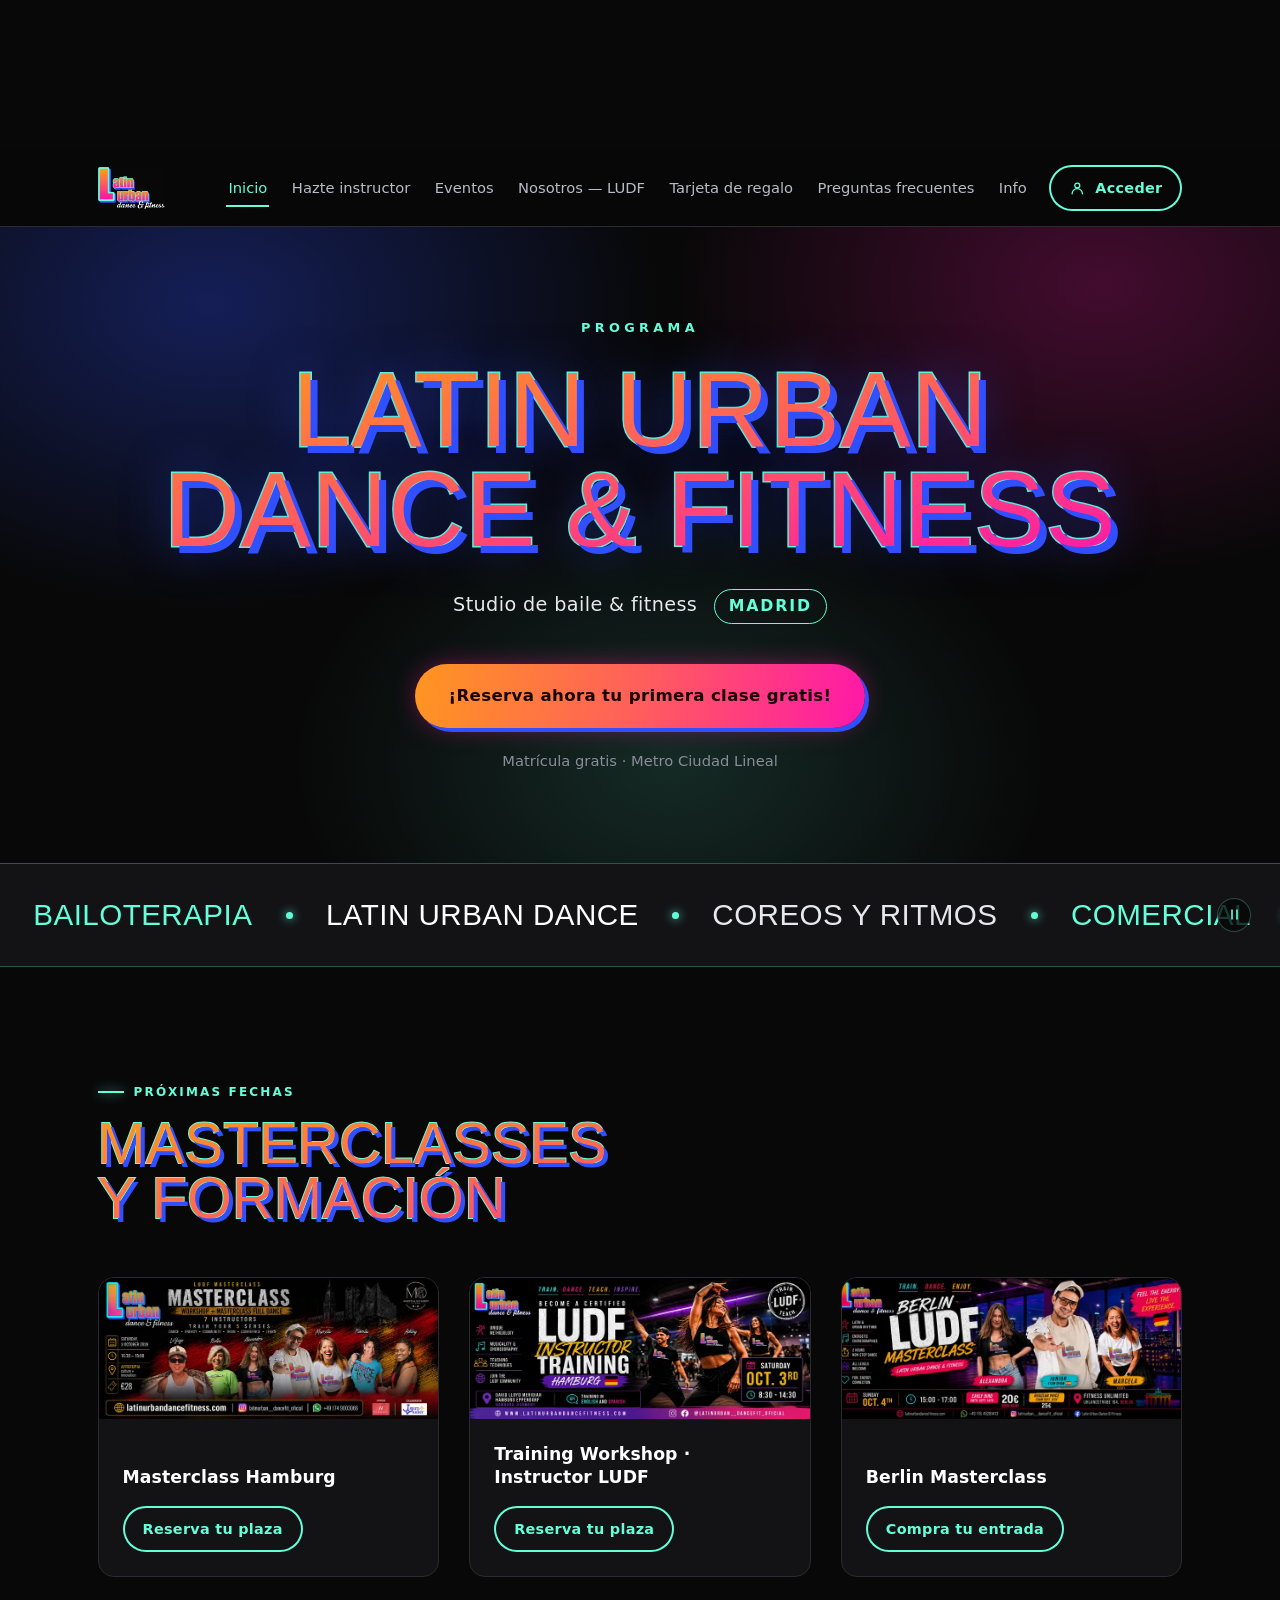
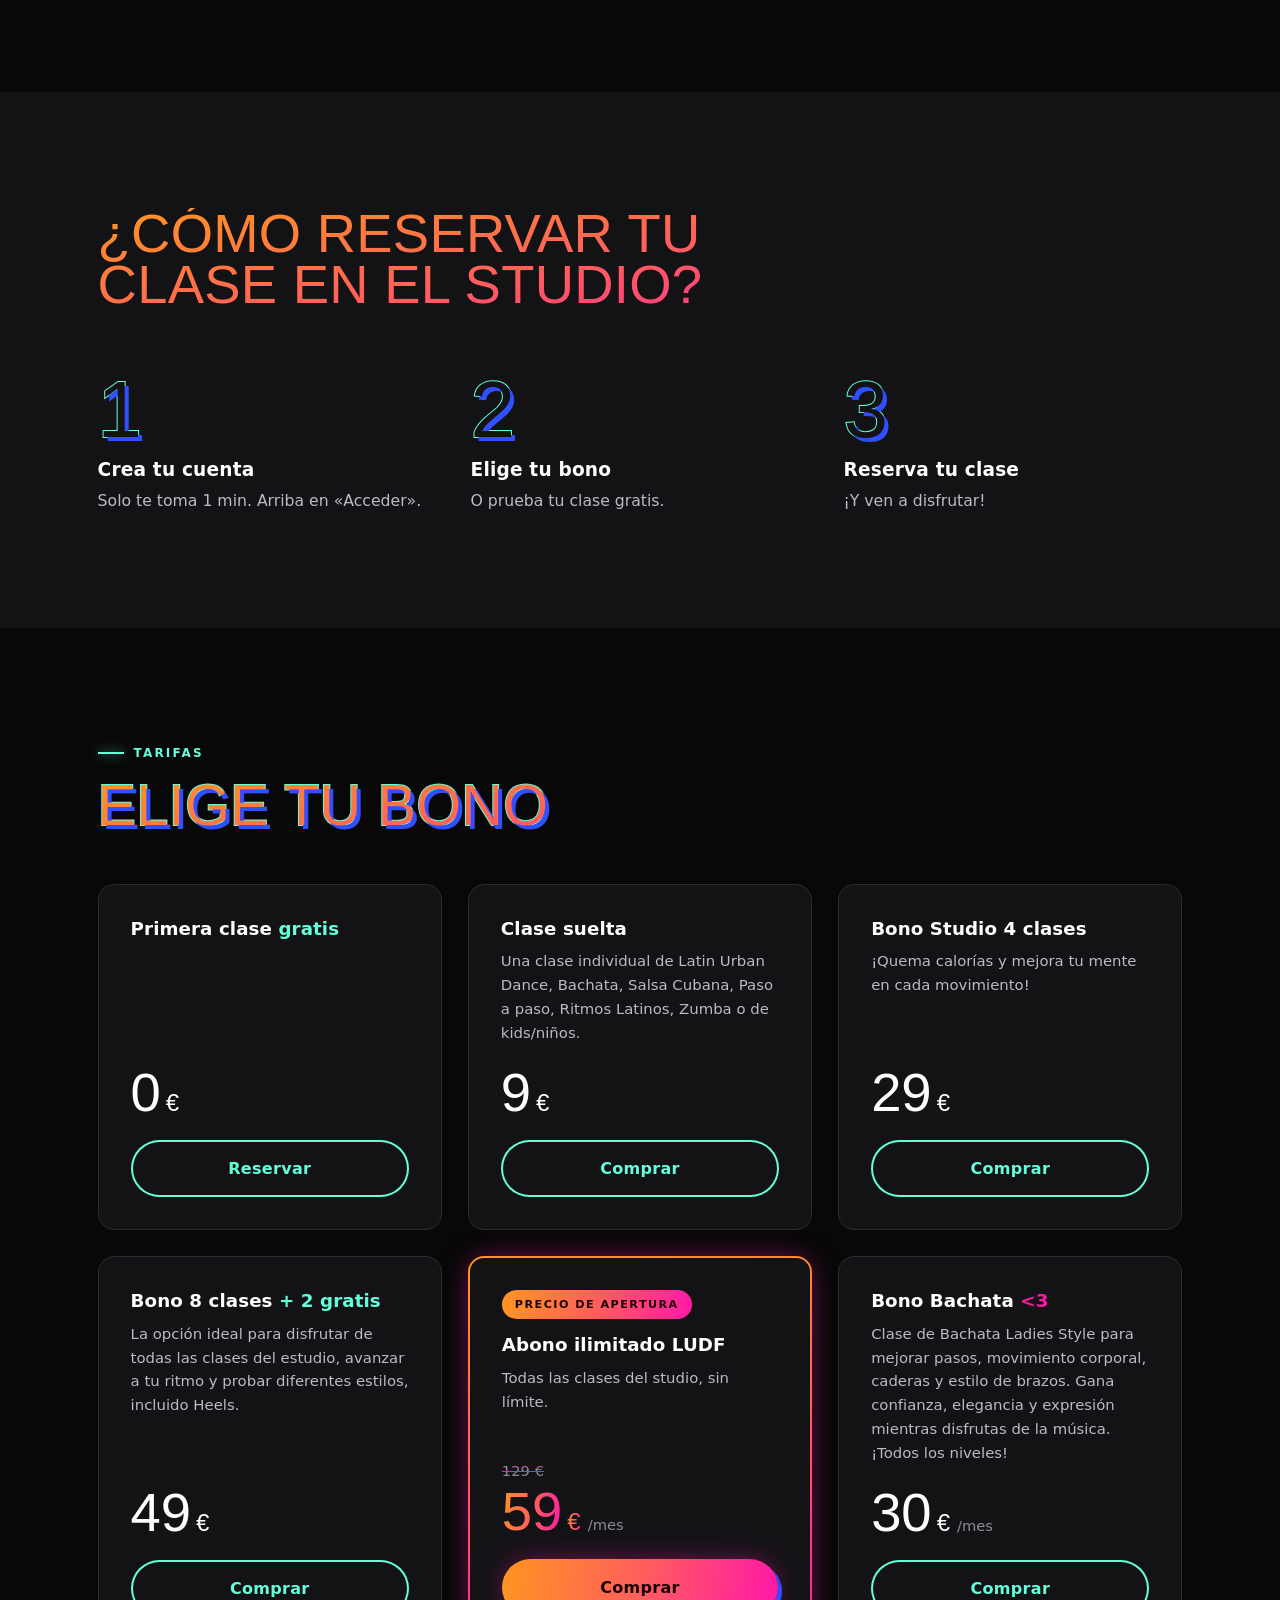
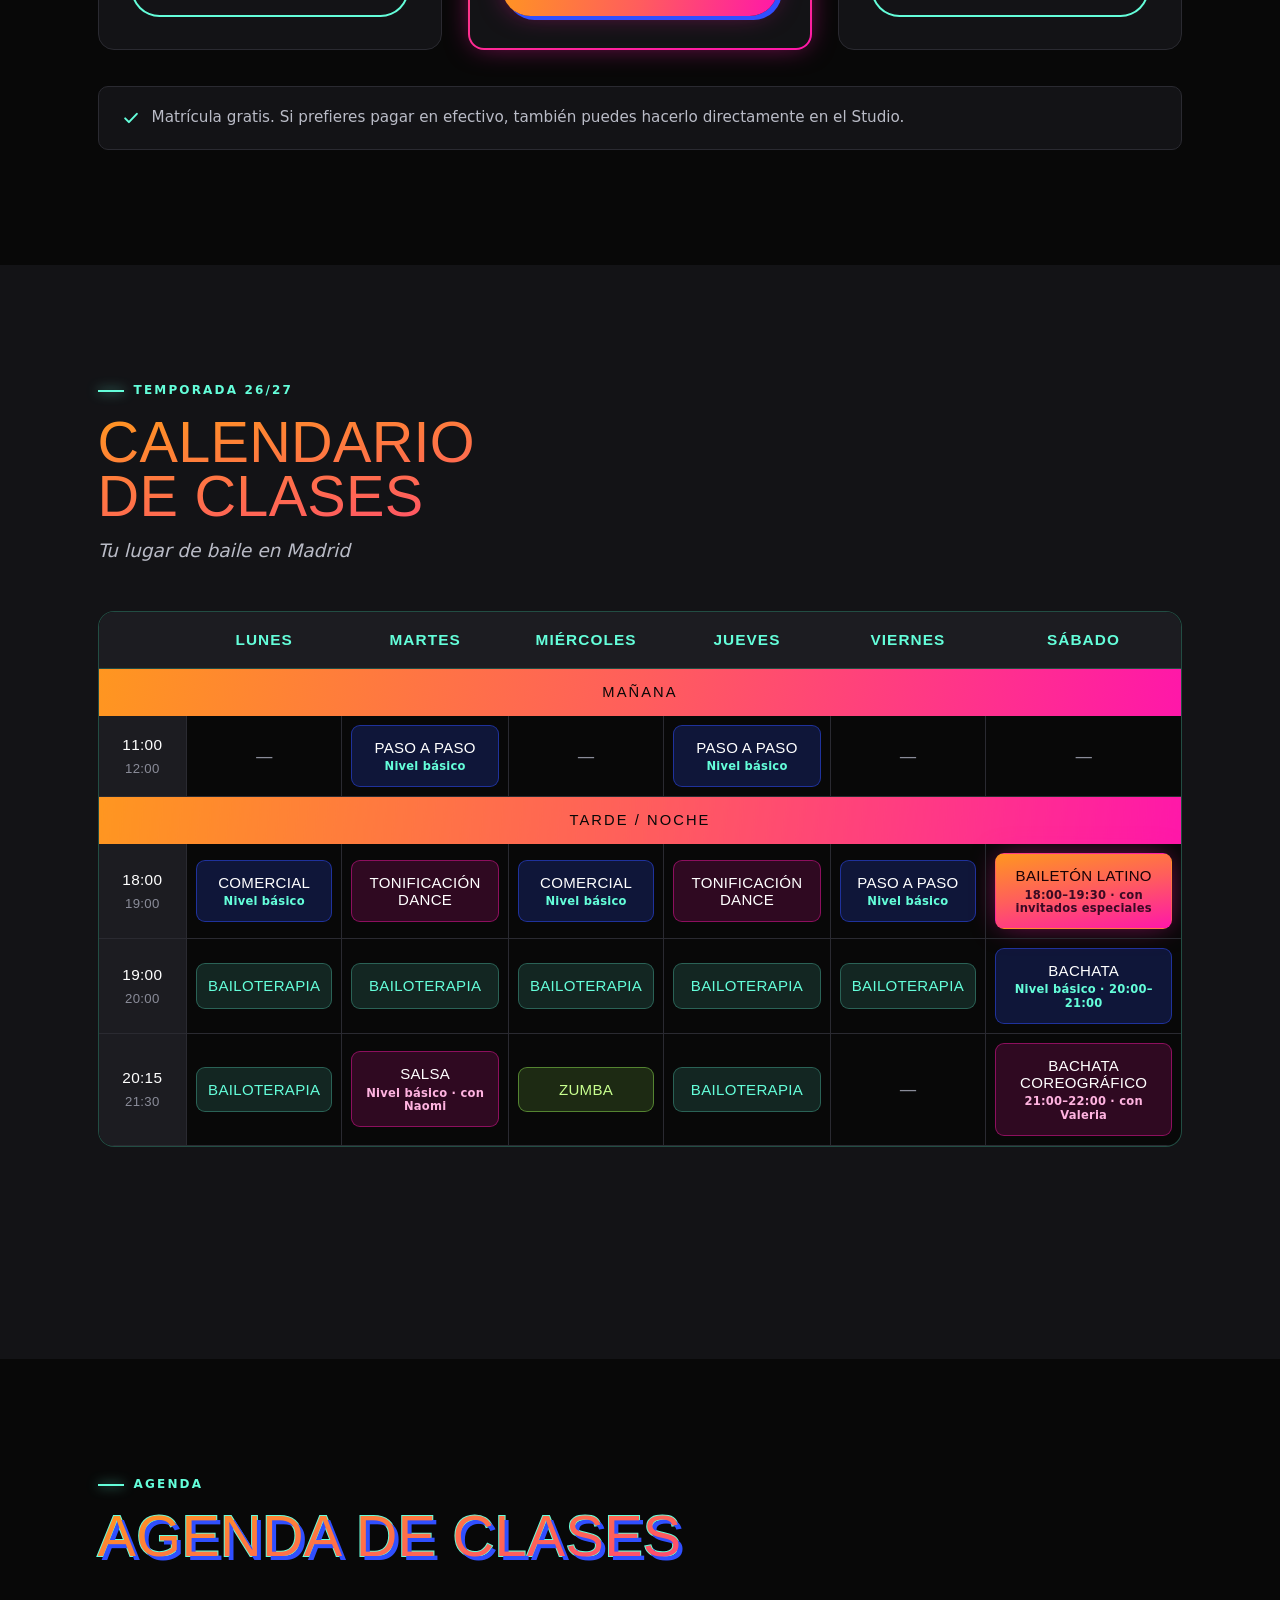
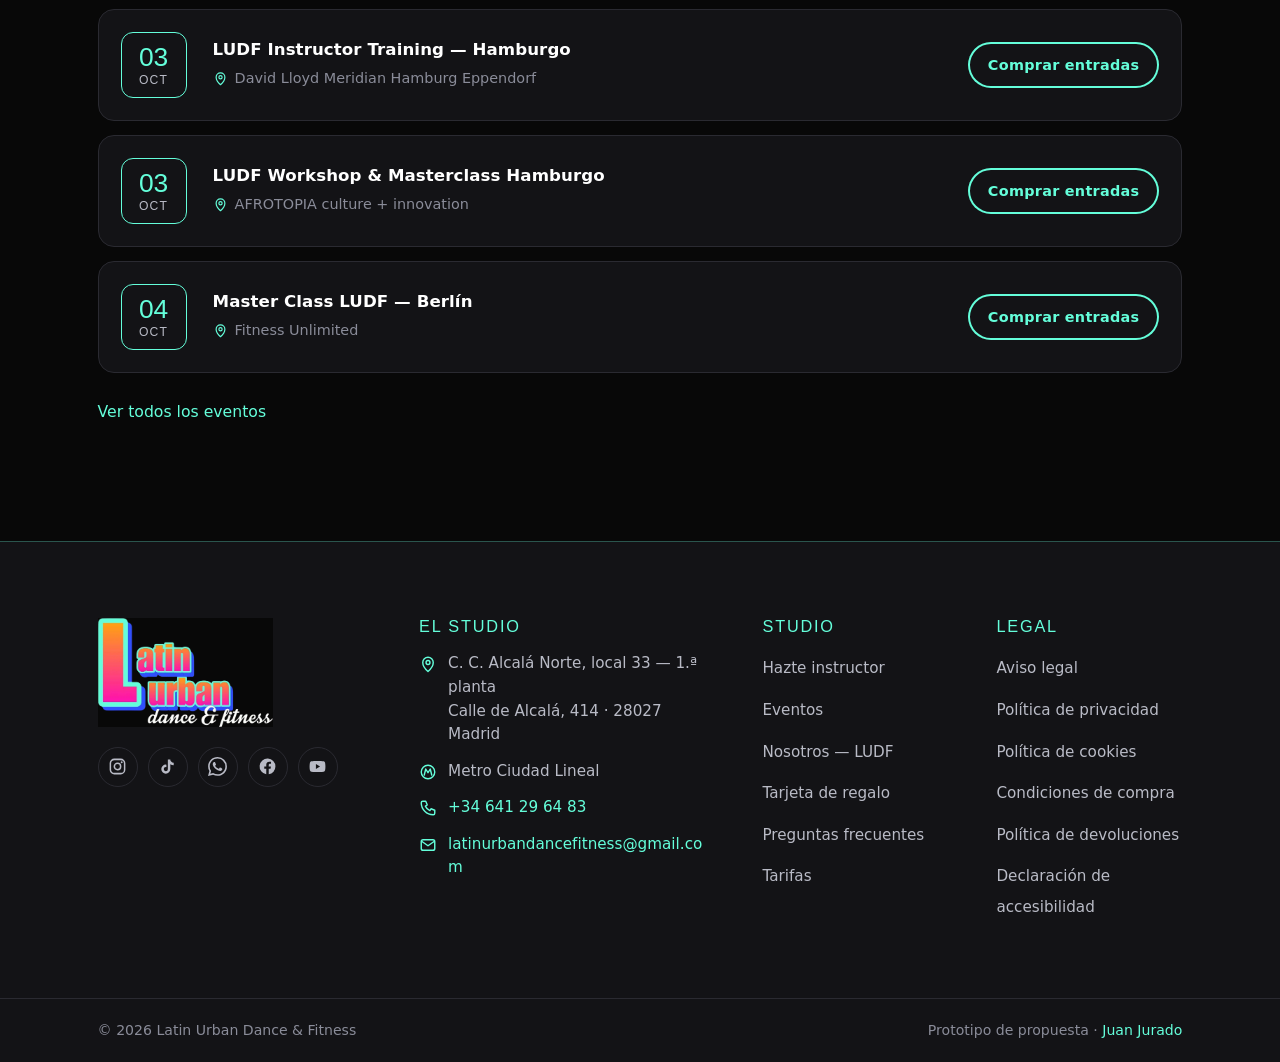
==== index.html @ bc153a67 "feat: prototipo de homepage — dirección "Neón" Remaquetación 1:1 de la home de latinurbandancefitnes" ====
<!DOCTYPE html>
<html lang="es">
<head>
<meta charset="UTF-8">
<script>document.documentElement.classList.add('js')</script>
<meta name="viewport" content="width=device-width, initial-scale=1">
<title>Clases de baile y fitness en Ciudad Lineal | Latin Urban Dance &amp; Fitness</title>
<meta name="description" content="Studio de baile latino y urbano en Ciudad Lineal, Madrid. Bailoterapia, bachata, salsa, zumba y más. Primera clase gratis y matrícula gratis. Metro Ciudad Lineal.">
<meta name="robots" content="noindex, nofollow">
<meta name="theme-color" content="#080808">
<meta property="og:type" content="website">
<meta property="og:locale" content="es_ES">
<meta property="og:title" content="Clases de baile y fitness en Ciudad Lineal | Latin Urban Dance &amp; Fitness">
<meta property="og:description" content="Studio de baile latino y urbano en Ciudad Lineal, Madrid. Primera clase gratis.">
<link rel="preload" href="assets/fonts/anton.woff2" as="font" type="font/woff2" crossorigin>
<link rel="preload" href="assets/fonts/outfit.woff2" as="font" type="font/woff2" crossorigin>
<link rel="preload" href="assets/img/logo.webp" as="image" type="image/webp">
<link rel="stylesheet" href="assets/css/global.css">
<link rel="stylesheet" href="assets/css/home.css">
<link rel="icon" href="data:image/svg+xml,<svg xmlns='http://www.w3.org/2000/svg' viewBox='0 0 32 32'><rect width='32' height='32' rx='7' fill='%23080808'/><text x='16' y='23' font-family='Impact,sans-serif' font-size='19' fill='%2364FEDA' text-anchor='middle'>L</text></svg>">
</head>
<body>
<a class="salta" href="#principal">Saltar al contenido</a>

<svg hidden aria-hidden="true" focusable="false">
  <symbol id="i-tel" viewBox="0 0 24 24"><path d="M5 3h4l2 5-2.5 1.5a11 11 0 0 0 6 6L16 13l5 2v4a2 2 0 0 1-2 2A16 16 0 0 1 3 5a2 2 0 0 1 2-2Z" fill="none" stroke="currentColor" stroke-width="1.9" stroke-linejoin="round" stroke-linecap="round"/></symbol>
  <symbol id="i-wa" viewBox="0 0 24 24"><path fill="currentColor" d="M17.472 14.382c-.297-.149-1.758-.867-2.03-.967-.273-.099-.471-.148-.67.15-.197.297-.767.966-.94 1.164-.173.199-.347.223-.644.075-.297-.15-1.255-.463-2.39-1.475-.883-.788-1.48-1.761-1.653-2.059-.173-.297-.018-.458.13-.606.134-.133.298-.347.446-.52.149-.174.198-.298.298-.497.099-.198.05-.371-.025-.52-.075-.149-.669-1.612-.916-2.207-.242-.579-.487-.5-.669-.51-.173-.008-.371-.01-.57-.01-.198 0-.52.074-.792.372-.272.297-1.04 1.016-1.04 2.479 0 1.462 1.065 2.875 1.213 3.074.149.198 2.096 3.2 5.077 4.487.709.306 1.262.489 1.694.625.712.227 1.36.195 1.871.118.571-.085 1.758-.719 2.006-1.413.248-.694.248-1.289.173-1.413-.074-.124-.272-.198-.57-.347m-5.421 7.403h-.004a9.87 9.87 0 0 1-5.031-1.378l-.361-.214-3.741.982.998-3.648-.235-.374a9.86 9.86 0 0 1-1.51-5.26c.001-5.45 4.436-9.884 9.888-9.884 2.64 0 5.122 1.03 6.988 2.898a9.825 9.825 0 0 1 2.893 6.994c-.003 5.45-4.437 9.884-9.885 9.884m8.413-18.297A11.815 11.815 0 0 0 12.05 0C5.495 0 .16 5.335.157 11.892c0 2.096.547 4.142 1.588 5.945L.057 24l6.305-1.654a11.882 11.882 0 0 0 5.683 1.448h.005c6.554 0 11.89-5.335 11.893-11.893a11.821 11.821 0 0 0-3.48-8.413Z"/></symbol>
  <symbol id="i-ig" viewBox="0 0 24 24"><rect x="3" y="3" width="18" height="18" rx="5" fill="none" stroke="currentColor" stroke-width="1.9"/><circle cx="12" cy="12" r="4" fill="none" stroke="currentColor" stroke-width="1.9"/><circle cx="17.3" cy="6.7" r="1.25" fill="currentColor"/></symbol>
  <symbol id="i-tk" viewBox="0 0 24 24"><path fill="currentColor" d="M16.6 5.82A4.28 4.28 0 0 1 15.54 3h-3.09v12.4a2.59 2.59 0 0 1-2.59 2.5 2.59 2.59 0 0 1 0-5.18c.27 0 .52.04.76.12v-3.2a5.8 5.8 0 0 0-.76-.05A5.72 5.72 0 0 0 4.15 15.3 5.72 5.72 0 0 0 9.86 21a5.72 5.72 0 0 0 5.71-5.71V9.01a7.35 7.35 0 0 0 4.28 1.38V7.3a4.28 4.28 0 0 1-3.25-1.48Z"/></symbol>
  <symbol id="i-fb" viewBox="0 0 24 24"><path fill="currentColor" d="M22 12a10 10 0 1 0-11.56 9.88v-6.99H7.9V12h2.54V9.8c0-2.5 1.49-3.89 3.77-3.89 1.1 0 2.24.2 2.24.2v2.46h-1.26c-1.24 0-1.63.77-1.63 1.56V12h2.78l-.45 2.89h-2.33v6.99A10 10 0 0 0 22 12Z"/></symbol>
  <symbol id="i-yt" viewBox="0 0 24 24"><path fill="currentColor" d="M21.58 7.19a2.5 2.5 0 0 0-1.77-1.77C18.25 5 12 5 12 5s-6.25 0-7.81.42a2.5 2.5 0 0 0-1.77 1.77A26 26 0 0 0 2 12a26 26 0 0 0 .42 4.81 2.5 2.5 0 0 0 1.77 1.77C5.75 19 12 19 12 19s6.25 0 7.81-.42a2.5 2.5 0 0 0 1.77-1.77A26 26 0 0 0 22 12a26 26 0 0 0-.42-4.81ZM10 15.02V8.98L15.2 12Z"/></symbol>
  <symbol id="i-pin" viewBox="0 0 24 24"><path d="M12 22s7-6.2 7-12A7 7 0 0 0 5 10c0 5.8 7 12 7 12Z" fill="none" stroke="currentColor" stroke-width="1.9" stroke-linejoin="round"/><circle cx="12" cy="10" r="2.6" fill="none" stroke="currentColor" stroke-width="1.9"/></symbol>
  <symbol id="i-metro" viewBox="0 0 24 24"><circle cx="12" cy="12" r="9" fill="none" stroke="currentColor" stroke-width="1.9"/><path d="M7 16 9 8l3 5 3-5 2 8" fill="none" stroke="currentColor" stroke-width="1.9" stroke-linejoin="round" stroke-linecap="round"/></symbol>
  <symbol id="i-mail" viewBox="0 0 24 24"><rect x="3" y="5" width="18" height="14" rx="2.5" fill="none" stroke="currentColor" stroke-width="1.9"/><path d="m3.5 7 8.5 6 8.5-6" fill="none" stroke="currentColor" stroke-width="1.9" stroke-linecap="round" stroke-linejoin="round"/></symbol>
  <symbol id="i-menu" viewBox="0 0 24 24"><path d="M4 7h16M4 12h16M4 17h16" stroke="currentColor" stroke-width="2.2" stroke-linecap="round"/></symbol>
  <symbol id="i-cerrar" viewBox="0 0 24 24"><path d="m6 6 12 12M18 6 6 18" stroke="currentColor" stroke-width="2.2" stroke-linecap="round"/></symbol>
  <symbol id="i-usuario" viewBox="0 0 24 24"><circle cx="12" cy="8" r="3.6" fill="none" stroke="currentColor" stroke-width="1.9"/><path d="M4.5 20a7.5 7.5 0 0 1 15 0" fill="none" stroke="currentColor" stroke-width="1.9" stroke-linecap="round"/></symbol>
  <symbol id="i-check" viewBox="0 0 24 24"><path d="m5 12.5 4.5 4.5L19 7" fill="none" stroke="currentColor" stroke-width="2.4" stroke-linecap="round" stroke-linejoin="round"/></symbol>
  <symbol id="i-pausa" viewBox="0 0 24 24"><path d="M8 5v14M16 5v14" stroke="currentColor" stroke-width="2.6" stroke-linecap="round"/></symbol>
  <symbol id="i-play" viewBox="0 0 24 24"><path d="M8 5.5v13l10-6.5Z" fill="currentColor"/></symbol>
</svg>

<!-- =================================================================
     Cabecera
     ================================================================= -->
<header class="cab" id="cab">
  <div class="env cab__env">
    <a class="cab__logo" href="#principal" aria-label="Latin Urban Dance &amp; Fitness — inicio">
      <img src="assets/img/logo.webp" alt="Latin Urban Dance &amp; Fitness" width="1000" height="622">
    </a>

    <nav class="nav" id="nav" aria-label="Principal">
      <ul class="nav__lista">
        <li><a class="nav__enlace nav__enlace--activo" href="#principal" aria-current="page">Inicio</a></li>
        <li><a class="nav__enlace" href="#">Hazte instructor</a></li>
        <li><a class="nav__enlace" href="#eventos">Eventos</a></li>
        <li><a class="nav__enlace" href="#">Nosotros — LUDF</a></li>
        <li><a class="nav__enlace" href="#">Tarjeta de regalo</a></li>
        <li><a class="nav__enlace" href="#">Preguntas frecuentes</a></li>
        <li><a class="nav__enlace" href="#pie">Info</a></li>
      </ul>
    </nav>

    <div class="cab__acciones">
      <a class="btn btn--linea btn--pequeno cab__acceder" href="#">
        <svg class="ico" aria-hidden="true"><use href="#i-usuario"/></svg>Acceder
      </a>
      <button class="cab__menu" id="cab-menu" type="button" aria-expanded="false" aria-controls="nav">
        <svg class="ico ico--menu" aria-hidden="true"><use href="#i-menu"/></svg>
        <svg class="ico ico--cerrar" aria-hidden="true"><use href="#i-cerrar"/></svg>
        <span class="vo">Menú</span>
      </button>
    </div>
  </div>
</header>

<main id="principal">

  <!-- ===============================================================
       1 · Hero
       =============================================================== -->
  <section class="hero">
    <div class="hero__luces" aria-hidden="true"></div>
    <div class="env hero__env">
      <p class="hero__eyebrow">Programa</p>
      <div class="hero__marco">
        <h1 class="hero__titular rotulo">Latin Urban<br>Dance &amp; Fitness</h1>
      </div>
      <p class="hero__sub">Studio de baile &amp; fitness <span class="hero__ciudad">Madrid</span></p>
      <a class="btn btn--fuego hero__cta" href="#bonos">¡Reserva ahora tu primera clase gratis!</a>
      <p class="hero__pie">Matrícula gratis · Metro Ciudad Lineal</p>
    </div>
  </section>

  <!-- ===============================================================
       2 · Tira de disciplinas (marquesina)
       =============================================================== -->
  <section class="tira" aria-labelledby="tira-t">
    <h2 class="vo" id="tira-t">Disciplinas del studio</h2>
    <div class="tira__pista" id="tira-pista">
      <ul class="tira__lista" id="tira-lista">
        <li>Bailoterapia</li>
        <li>Latin Urban Dance</li>
        <li>Coreos y Ritmos</li>
        <li>Comercial</li>
        <li>Salsa</li>
        <li>Bachata <span class="tira__mat">(Lady Style)</span></li>
        <li>Tonificación Dance</li>
        <li>Zumba</li>
        <li>Pilates Funcional</li>
        <li>Reggaetón</li>
        <li>GAP <span class="tira__mat">(glúteos, abdominales y piernas)</span></li>
        <li>Clases para niños</li>
        <li>Heels</li>
      </ul>
    </div>
    <button class="tira__btn" id="tira-btn" type="button" aria-pressed="false">
      <svg class="ico ico--pausa" aria-hidden="true"><use href="#i-pausa"/></svg>
      <svg class="ico ico--play" aria-hidden="true"><use href="#i-play"/></svg>
      <span class="vo">Pausar el movimiento de las disciplinas</span>
    </button>
  </section>

  <!-- ===============================================================
       3 · Eventos
       =============================================================== -->
  <section class="seccion eventos" id="eventos" aria-labelledby="eventos-t">
    <div class="env">
      <p class="eyebrow aparece">Próximas fechas</p>
      <h2 class="eventos__t rotulo aparece" id="eventos-t">Masterclasses<br>y formación</h2>

      <ul class="eventos__lista">
        <li class="evento aparece" style="--i:0">
          <a class="evento__foto" href="#">
            <img src="assets/img/evento-hamburgo-800.webp"
                 srcset="assets/img/evento-hamburgo-800.webp 800w, assets/img/evento-hamburgo-1400.webp 1400w"
                 sizes="(min-width:900px) 380px, 92vw"
                 alt="Masterclass LUDF en Hamburgo" width="800" height="333" loading="lazy" decoding="async">
          </a>
          <div class="evento__cuerpo">
            <h3 class="evento__t">Masterclass Hamburg</h3>
            <a class="btn btn--linea btn--pequeno" href="#">Reserva tu plaza</a>
          </div>
        </li>
        <li class="evento aparece" style="--i:1">
          <a class="evento__foto" href="#">
            <img src="assets/img/evento-training-800.webp"
                 srcset="assets/img/evento-training-800.webp 800w, assets/img/evento-training-1400.webp 1400w"
                 sizes="(min-width:900px) 380px, 92vw"
                 alt="Training Workshop para instructores LUDF" width="800" height="327" loading="lazy" decoding="async">
          </a>
          <div class="evento__cuerpo">
            <h3 class="evento__t">Training Workshop · Instructor LUDF</h3>
            <a class="btn btn--linea btn--pequeno" href="#">Reserva tu plaza</a>
          </div>
        </li>
        <li class="evento aparece" style="--i:2">
          <a class="evento__foto" href="#">
            <img src="assets/img/evento-berlin-800.webp"
                 srcset="assets/img/evento-berlin-800.webp 800w, assets/img/evento-berlin-1400.webp 1400w"
                 sizes="(min-width:900px) 380px, 92vw"
                 alt="Masterclass LUDF en Berlín" width="800" height="320" loading="lazy" decoding="async">
          </a>
          <div class="evento__cuerpo">
            <h3 class="evento__t">Berlin Masterclass</h3>
            <a class="btn btn--linea btn--pequeno" href="#">Compra tu entrada</a>
          </div>
        </li>
      </ul>
    </div>
  </section>

  <!-- ===============================================================
       4 · Cómo reservar — secuencia real de 3 pasos
       =============================================================== -->
  <section class="seccion seccion--elevada pasos" aria-labelledby="pasos-t">
    <div class="env">
      <h2 class="pasos__t rotulo aparece" id="pasos-t">¿Cómo reservar tu<br>clase en el Studio?</h2>

      <ol class="pasos__lista">
        <li class="paso aparece" style="--i:0">
          <span class="paso__n" aria-hidden="true">1</span>
          <h3 class="paso__t">Crea tu cuenta</h3>
          <p class="paso__d">Solo te toma 1 min. Arriba en «Acceder».</p>
        </li>
        <li class="paso aparece" style="--i:1">
          <span class="paso__n" aria-hidden="true">2</span>
          <h3 class="paso__t">Elige tu bono</h3>
          <p class="paso__d">O prueba tu clase gratis.</p>
        </li>
        <li class="paso aparece" style="--i:2">
          <span class="paso__n" aria-hidden="true">3</span>
          <h3 class="paso__t">Reserva tu clase</h3>
          <p class="paso__d">¡Y ven a disfrutar!</p>
        </li>
      </ol>
    </div>
  </section>

  <!-- ===============================================================
       5 · Bonos
       =============================================================== -->
  <section class="seccion bonos" id="bonos" aria-labelledby="bonos-t">
    <div class="env">
      <p class="eyebrow aparece">Tarifas</p>
      <h2 class="bonos__t rotulo aparece" id="bonos-t">Elige tu bono</h2>

      <ul class="bonos__lista">
        <li class="bono aparece" style="--i:0">
          <h3 class="bono__t">Primera clase <em>gratis</em></h3>
          <p class="bono__precio"><span class="bono__cifra">0</span><span class="bono__moneda">€</span></p>
          <a class="btn btn--linea btn--ancho" href="#">Reservar</a>
        </li>

        <li class="bono aparece" style="--i:1">
          <h3 class="bono__t">Clase suelta</h3>
          <p class="bono__d">Una clase individual de Latin Urban Dance, Bachata, Salsa Cubana, Paso a paso, Ritmos Latinos, Zumba o de kids/niños.</p>
          <p class="bono__precio"><span class="bono__cifra">9</span><span class="bono__moneda">€</span></p>
          <a class="btn btn--linea btn--ancho" href="#">Comprar</a>
        </li>

        <li class="bono aparece" style="--i:2">
          <h3 class="bono__t">Bono Studio 4 clases</h3>
          <p class="bono__d">¡Quema calorías y mejora tu mente en cada movimiento!</p>
          <p class="bono__precio"><span class="bono__cifra">29</span><span class="bono__moneda">€</span></p>
          <a class="btn btn--linea btn--ancho" href="#">Comprar</a>
        </li>

        <li class="bono aparece" style="--i:3">
          <h3 class="bono__t">Bono 8 clases <em>+ 2 gratis</em></h3>
          <p class="bono__d">La opción ideal para disfrutar de todas las clases del estudio, avanzar a tu ritmo y probar diferentes estilos, incluido Heels.</p>
          <p class="bono__precio"><span class="bono__cifra">49</span><span class="bono__moneda">€</span></p>
          <a class="btn btn--linea btn--ancho" href="#">Comprar</a>
        </li>

        <!-- El único con el degradado completo: dirige la mirada al producto de mayor valor -->
        <li class="bono bono--destacado aparece" style="--i:4">
          <p class="bono__sello">Precio de apertura</p>
          <h3 class="bono__t">Abono ilimitado LUDF</h3>
          <p class="bono__d">Todas las clases del studio, sin límite.</p>
          <p class="bono__precio">
            <span class="bono__antes"><span class="vo">Precio normal: </span>129&nbsp;€</span>
            <span class="bono__cifra">59</span><span class="bono__moneda">€</span><span class="bono__periodo">/mes</span>
          </p>
          <a class="btn btn--fuego btn--ancho" href="#">Comprar</a>
        </li>

        <li class="bono aparece" style="--i:5">
          <h3 class="bono__t">Bono Bachata <span class="bono__corazon" aria-hidden="true">&lt;3</span></h3>
          <p class="bono__d">Clase de Bachata Ladies Style para mejorar pasos, movimiento corporal, caderas y estilo de brazos. Gana confianza, elegancia y expresión mientras disfrutas de la música. ¡Todos los niveles!</p>
          <p class="bono__precio"><span class="bono__cifra">30</span><span class="bono__moneda">€</span><span class="bono__periodo">/mes</span></p>
          <a class="btn btn--linea btn--ancho" href="#">Comprar</a>
        </li>
      </ul>

      <p class="bonos__nota aparece">
        <svg class="ico" aria-hidden="true"><use href="#i-check"/></svg>
        Matrícula gratis. Si prefieres pagar en efectivo, también puedes hacerlo directamente en el Studio.
      </p>
    </div>
  </section>

  <!-- ===============================================================
       6 · Calendario de clases
       Antes era una imagen JPG. Aquí es una tabla real: la lee Google,
       la lee un lector de pantalla y se puede cambiar una hora sin Canva.
       =============================================================== -->
  <section class="seccion seccion--elevada horario" id="horario" aria-labelledby="horario-t">
    <div class="env">
      <p class="eyebrow aparece">Temporada 26/27</p>
      <h2 class="horario__t rotulo aparece" id="horario-t">Calendario<br>de clases</h2>
      <p class="horario__claim aparece">Tu lugar de baile en Madrid</p>

      <div class="horario__caja aparece">
        <div class="horario__scroll" tabindex="0" role="region" aria-labelledby="horario-t">
          <table class="tabla">
            <caption class="vo">Horario de clases por día y franja horaria, temporada 26/27</caption>
            <thead>
              <tr>
                <th scope="col"><span class="vo">Hora</span></th>
                <th scope="col">Lunes</th>
                <th scope="col">Martes</th>
                <th scope="col">Miércoles</th>
                <th scope="col">Jueves</th>
                <th scope="col">Viernes</th>
                <th scope="col">Sábado</th>
              </tr>
            </thead>

            <tbody>
              <tr class="tabla__franja">
                <th scope="colgroup" colspan="7">Mañana</th>
              </tr>
              <tr>
                <th scope="row" class="tabla__hora">11:00<span>12:00</span></th>
                <td class="tabla__vacia"><span class="vo">Sin clase</span><span aria-hidden="true">—</span></td>
                <td><span class="clase clase--azul">Paso a paso <b class="clase__nivel">Nivel básico</b></span></td>
                <td class="tabla__vacia"><span class="vo">Sin clase</span><span aria-hidden="true">—</span></td>
                <td><span class="clase clase--azul">Paso a paso <b class="clase__nivel">Nivel básico</b></span></td>
                <td class="tabla__vacia"><span class="vo">Sin clase</span><span aria-hidden="true">—</span></td>
                <td class="tabla__vacia"><span class="vo">Sin clase</span><span aria-hidden="true">—</span></td>
              </tr>

              <tr class="tabla__franja">
                <th scope="colgroup" colspan="7">Tarde / Noche</th>
              </tr>
              <tr>
                <th scope="row" class="tabla__hora">18:00<span>19:00</span></th>
                <td><span class="clase clase--azul">Comercial <b class="clase__nivel">Nivel básico</b></span></td>
                <td><span class="clase clase--magenta">Tonificación Dance</span></td>
                <td><span class="clase clase--azul">Comercial <b class="clase__nivel">Nivel básico</b></span></td>
                <td><span class="clase clase--magenta">Tonificación Dance</span></td>
                <td><span class="clase clase--azul">Paso a paso <b class="clase__nivel">Nivel básico</b></span></td>
                <td rowspan="1"><span class="clase clase--fiesta">Bailetón Latino <b class="clase__nivel">18:00–19:30 · con invitados especiales</b></span></td>
              </tr>
              <tr>
                <th scope="row" class="tabla__hora">19:00<span>20:00</span></th>
                <td><span class="clase clase--marca">Bailoterapia</span></td>
                <td><span class="clase clase--marca">Bailoterapia</span></td>
                <td><span class="clase clase--marca">Bailoterapia</span></td>
                <td><span class="clase clase--marca">Bailoterapia</span></td>
                <td><span class="clase clase--marca">Bailoterapia</span></td>
                <td><span class="clase clase--azul">Bachata <b class="clase__nivel">Nivel básico · 20:00–21:00</b></span></td>
              </tr>
              <tr>
                <th scope="row" class="tabla__hora">20:15<span>21:30</span></th>
                <td><span class="clase clase--marca">Bailoterapia</span></td>
                <td><span class="clase clase--magenta">Salsa <b class="clase__nivel">Nivel básico · con Naomi</b></span></td>
                <td><span class="clase clase--verde">Zumba</span></td>
                <td><span class="clase clase--marca">Bailoterapia</span></td>
                <td class="tabla__vacia"><span class="vo">Sin clase</span><span aria-hidden="true">—</span></td>
                <td><span class="clase clase--magenta">Bachata Coreográfico <b class="clase__nivel">21:00–22:00 · con Valeria</b></span></td>
              </tr>
            </tbody>
          </table>
        </div>
        <p class="horario__aviso">Desliza para ver toda la semana</p>
      </div>

      <a class="btn btn--fuego horario__cta aparece" href="#bonos">Reserva tu primera clase gratis</a>
    </div>
  </section>

  <!-- ===============================================================
       7 · Agenda
       =============================================================== -->
  <section class="seccion agenda" aria-labelledby="agenda-t">
    <div class="env">
      <p class="eyebrow aparece">Agenda</p>
      <h2 class="agenda__t rotulo aparece" id="agenda-t">Agenda de clases</h2>

      <ul class="agenda__lista">
        <li class="cita aparece" style="--i:0">
          <p class="cita__fecha"><span class="cita__dia">03</span><span class="cita__mes">Oct</span></p>
          <div class="cita__cuerpo">
            <h3 class="cita__t">LUDF Instructor Training — Hamburgo</h3>
            <p class="cita__lugar"><svg class="ico" aria-hidden="true"><use href="#i-pin"/></svg>David Lloyd Meridian Hamburg Eppendorf</p>
          </div>
          <a class="btn btn--linea btn--pequeno cita__btn" href="#">Comprar entradas</a>
        </li>
        <li class="cita aparece" style="--i:1">
          <p class="cita__fecha"><span class="cita__dia">03</span><span class="cita__mes">Oct</span></p>
          <div class="cita__cuerpo">
            <h3 class="cita__t">LUDF Workshop &amp; Masterclass Hamburgo</h3>
            <p class="cita__lugar"><svg class="ico" aria-hidden="true"><use href="#i-pin"/></svg>AFROTOPIA culture + innovation</p>
          </div>
          <a class="btn btn--linea btn--pequeno cita__btn" href="#">Comprar entradas</a>
        </li>
        <li class="cita aparece" style="--i:2">
          <p class="cita__fecha"><span class="cita__dia">04</span><span class="cita__mes">Oct</span></p>
          <div class="cita__cuerpo">
            <h3 class="cita__t">Master Class LUDF — Berlín</h3>
            <p class="cita__lugar"><svg class="ico" aria-hidden="true"><use href="#i-pin"/></svg>Fitness Unlimited</p>
          </div>
          <a class="btn btn--linea btn--pequeno cita__btn" href="#">Comprar entradas</a>
        </li>
      </ul>

      <p class="agenda__mas aparece"><a class="enlace" href="#">Ver todos los eventos</a></p>
    </div>
  </section>

</main>

<!-- =================================================================
     Pie
     ================================================================= -->
<footer class="pie" id="pie">
  <div class="env pie__env">

    <div class="pie__marca">
      <img class="pie__logo" src="assets/img/logo.webp" alt="Latin Urban Dance &amp; Fitness" width="1000" height="622" loading="lazy" decoding="async">
      <ul class="pie__redes">
        <li><a href="https://www.instagram.com/studio_latinurbandance/" aria-label="Instagram"><svg class="ico" aria-hidden="true"><use href="#i-ig"/></svg></a></li>
        <li><a href="#" aria-label="TikTok"><svg class="ico" aria-hidden="true"><use href="#i-tk"/></svg></a></li>
        <li><a href="https://wa.me/34641296483" aria-label="WhatsApp"><svg class="ico" aria-hidden="true"><use href="#i-wa"/></svg></a></li>
        <li><a href="#" aria-label="Facebook"><svg class="ico" aria-hidden="true"><use href="#i-fb"/></svg></a></li>
        <li><a href="#" aria-label="YouTube"><svg class="ico" aria-hidden="true"><use href="#i-yt"/></svg></a></li>
      </ul>
    </div>

    <div class="pie__col">
      <h2 class="pie__t">El Studio</h2>
      <address class="pie__datos">
        <p class="pie__dato">
          <svg class="ico" aria-hidden="true"><use href="#i-pin"/></svg>
          <span>C. C. Alcalá Norte, local 33 — 1.ª planta<br>Calle de Alcalá, 414 · 28027 Madrid</span>
        </p>
        <p class="pie__dato">
          <svg class="ico" aria-hidden="true"><use href="#i-metro"/></svg>
          <span>Metro Ciudad Lineal</span>
        </p>
        <p class="pie__dato">
          <svg class="ico" aria-hidden="true"><use href="#i-tel"/></svg>
          <a class="enlace" href="tel:+34641296483">+34 641 29 64 83</a>
        </p>
        <p class="pie__dato">
          <svg class="ico" aria-hidden="true"><use href="#i-mail"/></svg>
          <a class="enlace" href="mailto:latinurbandancefitness@gmail.com">latinurbandancefitness@gmail.com</a>
        </p>
      </address>
    </div>

    <div class="pie__col">
      <h2 class="pie__t">Studio</h2>
      <ul class="pie__enlaces">
        <li><a href="#">Hazte instructor</a></li>
        <li><a href="#eventos">Eventos</a></li>
        <li><a href="#">Nosotros — LUDF</a></li>
        <li><a href="#">Tarjeta de regalo</a></li>
        <li><a href="#">Preguntas frecuentes</a></li>
        <li><a href="#bonos">Tarifas</a></li>
      </ul>
    </div>

    <div class="pie__col">
      <h2 class="pie__t">Legal</h2>
      <ul class="pie__enlaces">
        <li><a href="#">Aviso legal</a></li>
        <li><a href="#">Política de privacidad</a></li>
        <li><a href="#">Política de cookies</a></li>
        <li><a href="#">Condiciones de compra</a></li>
        <li><a href="#">Política de devoluciones</a></li>
        <li><a href="#">Declaración de accesibilidad</a></li>
      </ul>
    </div>

  </div>

  <div class="pie__barra">
    <div class="env pie__barra-env">
      <p>© 2026 Latin Urban Dance &amp; Fitness</p>
      <p class="pie__firma">Prototipo de propuesta · <a class="enlace" href="https://jjuradogarciadelrio.com">Juan Jurado</a></p>
    </div>
  </div>
</footer>

<!-- Barra fija en móvil -->
<div class="fija" id="fija" aria-hidden="true">
  <a class="fija__btn fija__btn--wa" href="https://wa.me/34641296483">
    <svg class="ico" aria-hidden="true"><use href="#i-wa"/></svg>WhatsApp
  </a>
  <a class="fija__btn fija__btn--fuego" href="#bonos">Primera clase gratis</a>
</div>

<script src="assets/js/main.js"></script>

</body>
</html>
---- assets/css/global.css ----
/* =====================================================================
   LATIN URBAN DANCE & FITNESS — global.css · Dirección "Neón"
   Su logo es un rótulo de neón: contorno turquesa, sombra dura azul
   desplazada y relleno en degradado naranja→magenta. Está diseñado sobre
   negro y su web lo pone sobre blanco. Aquí la página es la sala donde ese
   neón está encendido: fondo oscuro, contornos turquesa, sombras duras y
   el degradado caliente reservado para lo que importa.
   Todos los colores están medidos píxel a píxel sobre su propio logo.
   ===================================================================== */

/* ---------- Fuentes autoalojadas (subconjunto latino) ---------- */
@font-face{
  font-family:'Anton';
  src:url('../fonts/anton.woff2') format('woff2');
  font-weight:400;
  font-style:normal;
  font-display:swap;
}
@font-face{
  font-family:'Outfit';
  src:url('../fonts/outfit.woff2') format('woff2');
  font-weight:300 800;
  font-style:normal;
  font-display:swap;
}

/* ---------- Tokens ---------- */
:root{
  /* Los suyos — medidos sobre el logo */
  --turquesa:#64FEDA;        /* contorno de las letras */
  --azul:#304FFF;            /* sombra dura desplazada */
  --naranja:#FF9620;         /* relleno, arriba */
  --coral:#FF5E5C;           /* relleno, medio */
  --magenta:#FF17A9;         /* relleno, abajo */

  /* Sala */
  --negro:#080808;
  --negro-2:#131316;         /* superficie elevada */
  --negro-3:#1C1C21;         /* superficie flotante */
  --linea:#2A2A31;
  --linea-viva:rgba(100,254,218,.28);

  /* Texto */
  --blanco:#FFFFFF;
  --texto:#E7E8EE;
  --texto-suave:#B9BBC6;     /* ~9:1 sobre --negro */
  --texto-tenue:#8A8C99;     /* ~5,3:1 — solo textos de apoyo */

  /* El degradado del logo, como objeto reutilizable */
  --fuego:linear-gradient(170deg,var(--naranja) 0%,var(--coral) 48%,var(--magenta) 100%);
  --fuego-h:linear-gradient(100deg,var(--naranja) 0%,var(--coral) 50%,var(--magenta) 100%);

  /* Sistema de capas: sombras tintadas con el azul del logo */
  --sombra-1:0 2px 4px rgba(0,0,0,.4), 0 12px 28px -14px rgba(48,79,255,.45);
  --sombra-2:0 4px 10px rgba(0,0,0,.5), 0 32px 68px -26px rgba(48,79,255,.55);
  --glow-turquesa:0 0 0 1px rgba(100,254,218,.5), 0 0 24px -4px rgba(100,254,218,.45);
  --glow-magenta:0 0 28px -6px rgba(255,23,169,.6);

  --display:'Anton',Impact,'Haettenschweiler','Arial Narrow',sans-serif;
  --cuerpo:'Outfit',system-ui,-apple-system,'Segoe UI',Arial,sans-serif;

  --ease:cubic-bezier(.16,1,.3,1);
  --muelle:cubic-bezier(.34,1.56,.64,1);
  --t-press:110ms;
  --t-corto:200ms;
  --t-medio:460ms;
  --t-largo:820ms;

  --env:1200px;
  --margen:clamp(20px,4.5vw,64px);
  --sec:clamp(72px,9vw,128px);
  --cab-alto:76px;
  --r-tarjeta:16px;
  --r-campo:10px;
  --r-pill:999px;
}
@media (max-width:899px){ :root{--cab-alto:62px} }

/* ---------- Base ---------- */
*,*::before,*::after{box-sizing:border-box}
html{-webkit-text-size-adjust:100%}
html:focus-within{scroll-behavior:smooth}
@media (prefers-reduced-motion:reduce){ html:focus-within{scroll-behavior:auto} }

body{
  margin:0;
  background:var(--negro);
  color:var(--texto);
  font-family:var(--cuerpo);
  font-size:clamp(16px,.4vw + 15px,18px);
  font-weight:400;
  line-height:1.7;
  -webkit-font-smoothing:antialiased;
  text-rendering:optimizeLegibility;
  overflow-x:hidden;
}

img,picture,svg,video{display:block;max-width:100%}
img{height:auto;border:0}
button,input,select,textarea{font:inherit;color:inherit}
a{color:inherit}

h1,h2,h3,h4{margin:0;font-weight:400;line-height:1.02;letter-spacing:.005em}
p{margin:0}
ul,ol{margin:0;padding:0;list-style:none}

/* Tipografía de display: Anton solo tiene un peso, se trabaja con tamaño */
.display{
  font-family:var(--display);
  text-transform:uppercase;
  line-height:.94;
  letter-spacing:.01em;
}

/* ---------- Foco visible: el turquesa del logo ---------- */
:where(a,button,input,select,textarea,summary,[tabindex]):focus-visible{
  outline:3px solid var(--turquesa);
  outline-offset:3px;
  border-radius:4px;
}

/* ---------- Saltar al contenido ---------- */
.salta{
  position:absolute;left:50%;top:0;transform:translate(-50%,-140%);
  z-index:200;padding:12px 22px;
  background:var(--turquesa);color:#04241C;
  font-weight:700;text-decoration:none;border-radius:0 0 12px 12px;
  transition:transform var(--t-corto) var(--ease);
}
.salta:focus-visible{transform:translate(-50%,0)}

/* ---------- Envoltorio ---------- */
.env{width:100%;max-width:var(--env);margin-inline:auto;padding-inline:var(--margen)}
.seccion{padding-block:var(--sec)}
.seccion--elevada{background:var(--negro-2)}

/* =====================================================================
   LA FIRMA · El tratamiento de rótulo
   Su logo, convertido en sistema tipográfico: relleno del degradado
   caliente, contorno turquesa y sombra dura azul desplazada.
   Se usa con restricción: titulares de sección y el precio destacado.
   ===================================================================== */
/* Construcción en dos capas, como el logo real:
   · el pseudo-elemento ::before va DETRÁS y lleva el contorno turquesa
     y la sombra dura azul;
   · el elemento lleva el relleno del degradado, limpio y sin sombra.
   Así el degradado nunca queda cubierto por la sombra, que es lo que pasa
   si se resuelve todo con text-shadow sobre una tipografía tan condensada. */
.rotulo{
  font-family:var(--display);
  text-transform:uppercase;
  line-height:.94;
  position:relative;
  display:inline-block;
  color:var(--naranja);                       /* respaldo si no hay recorte */
}
/* El eco va detrás: sin isolation en el padre, z-index negativo lo coloca
   bajo el texto del elemento pero sobre el fondo de la sección.
   `inset:0` sobre un padre inline-block lo ajusta a la caja del texto, así
   que el rótulo conserva su alto normal y no se solapa con lo de al lado. */
.rotulo__eco{
  position:absolute;inset:0;
  z-index:-1;
  color:var(--azul);
  -webkit-text-stroke:var(--rot-trazo,2px) var(--turquesa);
  paint-order:stroke fill;
  text-shadow:var(--rot-desp,4px) var(--rot-desp,4px) 0 var(--azul);
  pointer-events:none;
  user-select:none;
}
/* Sin JS no hay eco: se deja el degradado limpio. Ni text-stroke ni
   text-shadow, porque en una condensada como Anton ambos invaden los
   contratrazos y el relleno deja de leerse. */
/* El relleno degradado solo donde el navegador sabe recortar el fondo al texto */
@supports ((-webkit-background-clip:text) or (background-clip:text)){
  .rotulo{
    background:var(--fuego);
    -webkit-background-clip:text;
    background-clip:text;
    color:transparent;
    -webkit-text-fill-color:transparent;
  }
}
/* Variante fría: para cuando el degradado caliente ya está en uso cerca */
.rotulo--frio{
  background:none;
  -webkit-text-fill-color:var(--turquesa);
  color:var(--turquesa);
}
.rotulo--frio::before{-webkit-text-stroke:0}

/* Eyebrow: etiqueta de sección. `flex` (no inline-flex) para que ocupe su
   propia línea: el rótulo que le sigue es inline-block y, si no, compartirían
   línea y se solaparían. */
.eyebrow{
  display:flex;align-items:center;gap:10px;
  width:fit-content;
  font-size:.75rem;font-weight:700;letter-spacing:.18em;text-transform:uppercase;
  color:var(--turquesa);
}
.eyebrow::before{
  content:"";width:26px;height:2px;background:var(--turquesa);
  box-shadow:0 0 12px rgba(100,254,218,.8);
}

/* ---------- Botones ---------- */
.btn{
  --desp:4px;
  position:relative;
  display:inline-flex;align-items:center;justify-content:center;gap:10px;
  padding:15px 28px;
  font-family:var(--cuerpo);font-size:1rem;font-weight:700;
  letter-spacing:.02em;text-decoration:none;text-align:center;
  border:0;border-radius:var(--r-pill);cursor:pointer;
  transition:transform var(--t-corto) var(--muelle),
             box-shadow var(--t-corto) var(--ease),
             background-color var(--t-corto) var(--ease),
             color var(--t-corto) var(--ease);
}
/* Principal: el degradado del logo + sombra dura azul que se "pulsa" */
.btn--fuego{
  background:var(--fuego-h);
  color:#180206;
  box-shadow:var(--desp) var(--desp) 0 var(--azul), var(--glow-magenta);
}
.btn--fuego:hover{
  transform:translate(-2px,-2px);
  box-shadow:6px 6px 0 var(--azul), 0 0 34px -4px rgba(255,23,169,.75);
}
.btn--fuego:active{
  transform:translate(var(--desp),var(--desp));
  box-shadow:0 0 0 var(--azul), var(--glow-magenta);
  transition-duration:var(--t-press);
}
/* Secundario: contorno turquesa */
.btn--linea{
  background:transparent;color:var(--turquesa);
  box-shadow:inset 0 0 0 2px var(--turquesa);
}
.btn--linea:hover{
  transform:translateY(-2px);
  background:rgba(100,254,218,.1);
  box-shadow:inset 0 0 0 2px var(--turquesa), 0 0 22px -4px rgba(100,254,218,.6);
}
.btn--linea:active{transform:translateY(0);transition-duration:var(--t-press)}
/* Terciario: sólido claro */
.btn--claro{background:var(--blanco);color:#0B0B0E}
.btn--claro:hover{transform:translateY(-2px);box-shadow:var(--sombra-1)}
.btn--claro:active{transform:translateY(0);transition-duration:var(--t-press)}

.btn--ancho{width:100%}
.btn--pequeno{padding:11px 20px;font-size:.9rem}

/* ---------- Enlaces de texto ---------- */
.enlace{
  color:var(--turquesa);text-decoration:none;
  background-image:linear-gradient(var(--turquesa),var(--turquesa));
  background-size:0 2px;background-repeat:no-repeat;background-position:0 100%;
  transition:background-size var(--t-corto) var(--ease);
}
.enlace:hover{background-size:100% 2px}

/* ---------- Accesibilidad ---------- */
.vo{
  position:absolute!important;width:1px;height:1px;
  padding:0;margin:-1px;overflow:hidden;
  clip:rect(0 0 0 0);clip-path:inset(50%);white-space:nowrap;border:0;
}

/* ---------- Aparición al hacer scroll ---------- */
.js .aparece{
  opacity:0;
  transform:translateY(24px);
}
.js .aparece.visible{
  opacity:1;
  transform:none;
  transition:opacity var(--t-medio) var(--ease) calc(var(--i,0) * 80ms),
             transform var(--t-medio) var(--muelle) calc(var(--i,0) * 80ms);
}

/* ---------- Movimiento reducido y modo captura ---------- */
@media (prefers-reduced-motion:reduce){
  *,*::before,*::after{
    animation-duration:.001ms!important;
    animation-iteration-count:1!important;
    transition-duration:.001ms!important;
    scroll-behavior:auto!important;
  }
  .js .aparece{opacity:1;transform:none}
}
.captura *,.captura *::before,.captura *::after{
  animation-duration:.001ms!important;
  animation-iteration-count:1!important;
  transition-duration:.001ms!important;
}
.captura .aparece{opacity:1;transform:none}
---- assets/css/home.css ----
/* =====================================================================
   LATIN URBAN DANCE & FITNESS — home.css · Dirección "Neón"
   Orden de los bloques: el mismo que su web.
   ===================================================================== */

.ico{width:1.15em;height:1.15em;flex:none;fill:none}

/* =====================================================================
   Cabecera
   ===================================================================== */
.cab{
  position:sticky;top:0;z-index:100;
  background:rgba(8,8,8,.82);
  backdrop-filter:blur(14px);
  -webkit-backdrop-filter:blur(14px);
  border-bottom:1px solid var(--linea);
  transition:background-color var(--t-corto) var(--ease),
             border-color var(--t-corto) var(--ease);
}
.cab.compacta{
  background:rgba(8,8,8,.95);
  border-bottom-color:var(--linea-viva);
}
.cab__env{
  display:flex;align-items:center;gap:20px;
  height:var(--cab-alto);
}
.cab__logo{flex:none;display:block;line-height:0}
.cab__logo img{
  height:clamp(30px,4.6vw,42px);width:auto;
  transition:transform var(--t-corto) var(--muelle);
}
.cab__logo:hover img{transform:scale(1.04)}

.nav{margin-inline-start:auto}
.nav__lista{display:flex;align-items:center;gap:clamp(12px,1.6vw,26px)}
.nav__enlace{
  position:relative;
  display:block;padding:6px 2px;
  font-size:.92rem;font-weight:500;color:var(--texto-suave);
  text-decoration:none;white-space:nowrap;
  transition:color var(--t-corto) var(--ease);
}
.nav__enlace::after{
  content:"";position:absolute;left:0;bottom:0;
  width:100%;height:2px;background:var(--turquesa);
  transform:scaleX(0);transform-origin:left;
  transition:transform var(--t-corto) var(--ease);
}
.nav__enlace:hover{color:var(--blanco)}
.nav__enlace:hover::after{transform:scaleX(1)}
.nav__enlace--activo{color:var(--turquesa)}
.nav__enlace--activo::after{transform:scaleX(1)}

.cab__acciones{display:flex;align-items:center;gap:10px;flex:none}
.cab__menu{
  display:none;
  width:42px;height:42px;padding:0;
  align-items:center;justify-content:center;
  background:transparent;color:var(--blanco);
  border:1px solid var(--linea);border-radius:10px;cursor:pointer;
  transition:border-color var(--t-corto) var(--ease),background-color var(--t-corto) var(--ease);
}
.cab__menu:hover{border-color:var(--turquesa);background:rgba(100,254,218,.08)}
.cab__menu .ico{width:22px;height:22px;stroke:currentColor}
.cab__menu .ico--cerrar{display:none}
.cab__menu[aria-expanded="true"] .ico--menu{display:none}
.cab__menu[aria-expanded="true"] .ico--cerrar{display:block}

@media (max-width:1079px){
  .cab__menu{display:flex}
  .cab__acceder{display:none}
  .nav{
    position:fixed;inset:var(--cab-alto) 0 auto 0;
    margin:0;padding:8px var(--margen) 26px;
    background:var(--negro-2);
    border-bottom:1px solid var(--linea-viva);
    max-height:calc(100dvh - var(--cab-alto));overflow-y:auto;
    display:none;
  }
  .nav.abierto{display:block}
  .nav__lista{flex-direction:column;align-items:stretch;gap:0}
  .nav__enlace{
    padding:15px 2px;font-size:1.05rem;
    border-bottom:1px solid var(--linea);
  }
  .nav__enlace::after{display:none}
}

/* =====================================================================
   1 · Hero
   ===================================================================== */
.hero{
  position:relative;
  padding-block:clamp(52px,7vw,92px) clamp(52px,7vw,96px);
  overflow:hidden;
  text-align:center;
}
/* Luces de sala: dos halos con los colores del logo */
.hero__luces{
  position:absolute;inset:-30% -10% auto -10%;height:150%;
  background:
    radial-gradient(42% 46% at 22% 28%, rgba(48,79,255,.32), transparent 70%),
    radial-gradient(40% 44% at 80% 26%, rgba(255,23,169,.24), transparent 70%),
    radial-gradient(34% 40% at 52% 76%, rgba(100,254,218,.14), transparent 72%);
  pointer-events:none;
}
.hero__env{position:relative;display:flex;flex-direction:column;align-items:center}

.hero__eyebrow{
  font-size:.8rem;font-weight:600;letter-spacing:.34em;text-transform:uppercase;
  color:var(--turquesa);
  margin-bottom:clamp(14px,2vw,22px);
}
.hero__marco{display:block}
.hero__titular{
  display:block;
  font-size:clamp(2.7rem,9.4vw,6.6rem);
  --rot-trazo:clamp(1.8px,.3vw,3px);
  --rot-desp:clamp(4px,.55vw,7px);
  margin-bottom:clamp(20px,3vw,30px);
}
/* El halo se hace con una segunda sombra en el propio eco. Un `filter` aquí
   crearía contexto de apilamiento en el eco y lo sacaría por delante. */
.hero__titular .rotulo__eco{
  text-shadow:
    var(--rot-desp) var(--rot-desp) 0 var(--azul),
    0 0 46px rgba(48,79,255,.55);
}
.hero__sub{
  font-size:clamp(1rem,1.5vw,1.22rem);
  font-weight:500;letter-spacing:.02em;
  color:var(--texto);
  margin-bottom:clamp(26px,4vw,40px);
}
.hero__ciudad{
  display:inline-block;margin-inline-start:10px;padding:3px 14px;
  font-size:.82em;font-weight:700;letter-spacing:.12em;text-transform:uppercase;
  color:var(--turquesa);
  border:1.5px solid var(--turquesa);border-radius:var(--r-pill);
}
.hero__cta{font-size:clamp(1rem,1.3vw,1.12rem);padding:18px 34px}
.hero__pie{
  margin-top:20px;
  font-size:.92rem;color:var(--texto-tenue);
}

/* Entrada del hero: el rótulo "enciende" — la sombra dura llega a su sitio */
.js .hero__eyebrow,
.js .hero__sub,
.js .hero__cta,
.js .hero__pie{
  opacity:0;
  animation:sube var(--t-largo) var(--ease) forwards;
}
/* El titular NO se anima: cualquier opacity/transform/filter sobre .rotulo
   crea contexto de apilamiento y deja el eco (z-index:-1) por delante del
   relleno degradado. Se anima su contenedor, que no participa del recorte. */
.js .hero__marco{
  opacity:0;
  animation:enciende var(--t-largo) var(--ease) .14s forwards;
}
.js .hero__eyebrow{animation-delay:.05s}
.js .hero__sub{animation-delay:.38s}
.js .hero__cta{animation-delay:.48s}
.js .hero__pie{animation-delay:.58s}

@keyframes sube{
  from{opacity:0;transform:translateY(22px)}
  to{opacity:1;transform:none}
}
/* El rótulo "enciende" como un letrero al conectarse: aparece y la sombra
   dura llega a su sitio. Sin transform, por el contexto de apilamiento. */
@keyframes enciende{
  from{opacity:0}
  to{opacity:1}
}
/* Se anima la sombra, no un transform: cualquier transform en el eco crearía
   contexto de apilamiento y lo pondría por delante del relleno degradado. */
.js .hero__titular .rotulo__eco{
  animation:desplaza var(--t-largo) var(--ease) .22s backwards;
}
@keyframes desplaza{
  from{text-shadow:0 0 0 var(--azul), 0 0 0 rgba(48,79,255,0)}
  to{text-shadow:var(--rot-desp) var(--rot-desp) 0 var(--azul),
                 0 0 46px rgba(48,79,255,.55)}
}
@media (prefers-reduced-motion:reduce){
  .js .hero__eyebrow,.js .hero__titular,.js .hero__sub,.js .hero__cta,.js .hero__pie{
    opacity:1;animation:none;
  }
}
.captura .hero__eyebrow,.captura .hero__titular,.captura .hero__sub,
.captura .hero__cta,.captura .hero__pie{opacity:1;animation:none}

/* =====================================================================
   2 · Tira de disciplinas (marquesina)
   ===================================================================== */
.tira{
  position:relative;
  padding-block:clamp(16px,2.4vw,26px);
  background:var(--negro-2);
  border-block:1px solid var(--linea-viva);
  overflow:hidden;
}
.tira__pista{
  display:flex;width:max-content;
  will-change:transform;
}
.js .tira__pista{animation:desfile 46s linear infinite}
.tira__pista:hover,
.tira__pista:focus-within,
.tira.pausada .tira__pista{animation-play-state:paused}

.tira__lista{display:flex;align-items:center;flex:none}
.tira__lista li{
  display:flex;align-items:center;
  padding-inline:clamp(18px,2.6vw,34px);
  font-family:var(--display);
  font-size:clamp(1.15rem,2.5vw,1.85rem);
  text-transform:uppercase;letter-spacing:.015em;
  color:var(--texto);
  white-space:nowrap;
}
/* Separador: un punto turquesa entre disciplinas */
.tira__lista li::after{
  content:"";
  flex:none;
  margin-inline-start:clamp(18px,2.6vw,34px);
  margin-inline-end:calc(clamp(18px,2.6vw,34px) * -1);
  width:7px;height:7px;border-radius:50%;
  background:var(--turquesa);
  box-shadow:0 0 10px rgba(100,254,218,.9);
}
.tira__lista li:nth-child(3n+1){color:var(--turquesa)}
.tira__lista li:nth-child(3n+2){color:var(--blanco)}
.tira__mat{
  margin-inline-start:.4em;
  font-family:var(--cuerpo);font-size:.5em;font-weight:500;
  text-transform:none;letter-spacing:0;
  color:var(--texto-tenue);
}

@keyframes desfile{
  from{transform:translateX(0)}
  to{transform:translateX(-50%)}
}
@media (prefers-reduced-motion:reduce){
  .js .tira__pista{animation:none}
  .tira__btn{display:none}
}
.captura .tira__pista{animation:none}

.tira__btn{
  position:absolute;right:calc(var(--margen) / 2);top:50%;
  transform:translateY(-50%);
  display:flex;align-items:center;justify-content:center;
  width:34px;height:34px;padding:0;
  background:rgba(8,8,8,.8);color:var(--turquesa);
  border:1px solid var(--linea-viva);border-radius:50%;
  cursor:pointer;
  transition:background-color var(--t-corto) var(--ease),
             border-color var(--t-corto) var(--ease);
}
.tira__btn:hover{background:var(--negro);border-color:var(--turquesa)}
.tira__btn .ico{width:15px;height:15px;stroke:currentColor;fill:none}
.tira__btn .ico--play{display:none;fill:currentColor;stroke:none}
.tira__btn[aria-pressed="true"] .ico--pausa{display:none}
.tira__btn[aria-pressed="true"] .ico--play{display:block}
@media (max-width:640px){ .tira__btn{display:none} }

/* =====================================================================
   3 · Eventos
   ===================================================================== */
.eventos__t{
  display:block;
  font-size:clamp(2rem,5.4vw,3.6rem);
  margin-block:14px clamp(32px,4.5vw,52px);
}
.eventos__lista{
  display:grid;gap:clamp(20px,2.6vw,30px);
  grid-template-columns:repeat(auto-fit,minmax(min(100%,290px),1fr));
}
.evento{
  display:flex;flex-direction:column;
  background:var(--negro-2);
  border:1px solid var(--linea);
  border-radius:var(--r-tarjeta);
  overflow:hidden;
  transition:transform var(--t-corto) var(--muelle),
             border-color var(--t-corto) var(--ease),
             box-shadow var(--t-corto) var(--ease);
}
.evento:hover{
  transform:translateY(-5px);
  border-color:var(--linea-viva);
  box-shadow:var(--sombra-2);
}
.evento__foto{display:block;overflow:hidden;background:var(--negro-3)}
.evento__foto img{
  width:100%;aspect-ratio:12/5;object-fit:cover;
  transition:transform var(--t-medio) var(--ease);
}
.evento:hover .evento__foto img{transform:scale(1.04)}
.evento__cuerpo{
  display:flex;flex-direction:column;align-items:flex-start;gap:16px;
  padding:clamp(18px,2.2vw,24px);
  margin-top:auto;
}
.evento__t{
  font-family:var(--cuerpo);
  font-size:1.08rem;font-weight:700;line-height:1.35;
  color:var(--blanco);
}

/* =====================================================================
   4 · Pasos
   ===================================================================== */
.pasos__t{
  display:block;
  font-size:clamp(1.9rem,5vw,3.4rem);
  margin-bottom:clamp(36px,5vw,58px);
}
.pasos__lista{
  display:grid;gap:clamp(22px,3vw,34px);
  grid-template-columns:repeat(auto-fit,minmax(min(100%,250px),1fr));
  counter-reset:paso;
}
.paso{position:relative;padding-top:8px}
/* El número lleva el mismo tratamiento que el logo: hueco, contorneado en
   turquesa y con la sombra dura azul detrás. Aquí la numeración está
   justificada: reservar es una secuencia real de tres pasos en orden. */
.paso__n{
  display:block;
  width:fit-content;
  font-family:var(--display);
  font-size:clamp(3.4rem,7vw,5rem);
  line-height:.86;
  color:var(--negro-2);
  -webkit-text-stroke:2px var(--turquesa);
  paint-order:stroke fill;
  text-shadow:4px 4px 0 var(--azul);
  margin-bottom:16px;
}
.paso__t{
  font-family:var(--cuerpo);
  font-size:1.16rem;font-weight:700;letter-spacing:.01em;
  color:var(--blanco);
  margin-bottom:8px;
}
.paso__d{color:var(--texto-suave);font-size:.98rem;line-height:1.6}

/* =====================================================================
   5 · Bonos
   ===================================================================== */
.bonos__t{
  display:block;
  font-size:clamp(2rem,5.4vw,3.6rem);
  margin-block:14px clamp(34px,4.5vw,52px);
}
.bonos__lista{
  display:grid;gap:clamp(18px,2.2vw,26px);
  grid-template-columns:repeat(auto-fit,minmax(min(100%,268px),1fr));
  align-items:stretch;
}
.bono{
  display:flex;flex-direction:column;
  padding:clamp(24px,2.8vw,32px);
  background:var(--negro-2);
  border:1px solid var(--linea);
  border-radius:var(--r-tarjeta);
  transition:transform var(--t-corto) var(--muelle),
             border-color var(--t-corto) var(--ease),
             box-shadow var(--t-corto) var(--ease);
}
.bono:hover{
  transform:translateY(-4px);
  border-color:var(--turquesa);
  box-shadow:var(--glow-turquesa);
}
.bono__t{
  font-family:var(--cuerpo);
  font-size:1.14rem;font-weight:700;line-height:1.3;
  color:var(--blanco);
  margin-bottom:10px;
}
.bono__t em{font-style:normal;color:var(--turquesa)}
.bono__corazon{color:var(--magenta);font-weight:700}
.bono__d{
  font-size:.93rem;line-height:1.6;color:var(--texto-suave);
  margin-bottom:20px;
}
.bono__precio{
  display:flex;align-items:baseline;flex-wrap:wrap;gap:2px;
  margin-top:auto;margin-bottom:20px;
  font-family:var(--display);
  line-height:1;
  color:var(--blanco);
}
.bono__cifra{font-size:clamp(2.6rem,5vw,3.4rem)}
.bono__moneda{font-size:1.5rem;margin-inline-start:3px}
.bono__periodo{
  font-family:var(--cuerpo);
  font-size:.92rem;font-weight:500;color:var(--texto-tenue);
  margin-inline-start:5px;
}
.bono__antes{
  flex-basis:100%;
  font-family:var(--cuerpo);
  font-size:.92rem;font-weight:500;
  color:var(--texto-tenue);
  text-decoration:line-through;
  text-decoration-color:var(--magenta);
  margin-bottom:4px;
}

/* El destacado: el único con el degradado del logo */
.bono--destacado{
  position:relative;
  background:
    linear-gradient(var(--negro-2),var(--negro-2)) padding-box,
    var(--fuego) border-box;
  border:2px solid transparent;
  box-shadow:var(--glow-magenta);
}
.bono--destacado:hover{
  border-color:transparent;
  box-shadow:0 0 40px -6px rgba(255,23,169,.75);
}
.bono--destacado .bono__cifra,
.bono--destacado .bono__moneda{
  background:var(--fuego-h);
  -webkit-background-clip:text;background-clip:text;
  color:transparent;-webkit-text-fill-color:transparent;
}
.bono__sello{
  display:inline-block;align-self:flex-start;
  padding:5px 13px;margin-bottom:14px;
  font-size:.7rem;font-weight:700;letter-spacing:.13em;text-transform:uppercase;
  color:#180206;
  background:var(--fuego-h);
  border-radius:var(--r-pill);
}

.bonos__nota{
  display:flex;align-items:flex-start;gap:11px;
  margin-top:clamp(26px,3vw,36px);
  padding:18px 22px;
  background:var(--negro-2);
  border:1px solid var(--linea);
  border-radius:var(--r-campo);
  font-size:.95rem;color:var(--texto-suave);
}
.bonos__nota .ico{
  color:var(--turquesa);stroke:currentColor;
  width:20px;height:20px;margin-top:3px;
}

/* =====================================================================
   6 · Calendario de clases
   ===================================================================== */
.horario__t{
  display:block;
  font-size:clamp(2rem,5.4vw,3.6rem);
  margin-block:14px 12px;
}
.horario__claim{
  font-size:clamp(1rem,1.5vw,1.16rem);
  color:var(--texto-suave);font-style:italic;
  margin-bottom:clamp(30px,4vw,44px);
}
.horario__caja{
  background:var(--negro);
  border:1px solid var(--linea-viva);
  border-radius:var(--r-tarjeta);
  overflow:hidden;
}
.horario__scroll{overflow-x:auto;-webkit-overflow-scrolling:touch}
.horario__scroll:focus-visible{outline:3px solid var(--turquesa);outline-offset:-3px}

.tabla{width:100%;border-collapse:collapse;min-width:820px}
.tabla thead th{
  padding:15px 12px;
  font-family:var(--display);
  font-size:.96rem;text-transform:uppercase;letter-spacing:.07em;
  color:var(--turquesa);
  text-align:center;
  background:var(--negro-3);
  border-bottom:1px solid var(--linea-viva);
  white-space:nowrap;
}
.tabla__franja th{
  padding:11px 16px;
  font-family:var(--display);
  font-size:.92rem;font-weight:400;text-transform:uppercase;letter-spacing:.14em;
  color:var(--negro);
  text-align:center;
  background:var(--fuego-h);
}
.tabla__hora{
  width:88px;padding:12px 10px;
  font-family:var(--display);
  font-size:.96rem;font-weight:400;letter-spacing:.02em;
  color:var(--blanco);text-align:center;
  background:var(--negro-3);
  border-bottom:1px solid var(--linea);
  white-space:nowrap;
}
.tabla__hora span{display:block;color:var(--texto-tenue);font-size:.86em}
.tabla td{
  padding:9px;
  border-bottom:1px solid var(--linea);
  border-inline-start:1px solid var(--linea);
  vertical-align:stretch;
  text-align:center;
}
.tabla__vacia{color:var(--texto-tenue)}

.clase{
  display:flex;flex-direction:column;gap:4px;
  height:100%;padding:13px 11px;
  border-radius:9px;
  font-family:var(--display);
  font-size:.94rem;text-transform:uppercase;letter-spacing:.02em;
  line-height:1.15;
  color:var(--blanco);
  border:1px solid transparent;
}
.clase__nivel{
  font-family:var(--cuerpo);
  font-size:.72rem;font-weight:600;letter-spacing:.02em;text-transform:none;
  color:var(--turquesa);
}
/* Cada familia de clase, un color del logo */
.clase--azul{background:rgba(48,79,255,.2);border-color:rgba(48,79,255,.5)}
.clase--magenta{background:rgba(255,23,169,.16);border-color:rgba(255,23,169,.45)}
.clase--magenta .clase__nivel{color:#FFB3E0}
.clase--marca{background:rgba(100,254,218,.12);border-color:var(--linea-viva);color:var(--turquesa)}
.clase--verde{background:rgba(160,255,90,.14);border-color:rgba(160,255,90,.42);color:#C8FF8F}
.clase--fiesta{
  background:var(--fuego);
  border-color:transparent;
  color:#190206;
  box-shadow:var(--glow-magenta);
}
.clase--fiesta .clase__nivel{color:#3A0A22}

.horario__aviso{
  padding:11px 18px;
  font-size:.86rem;color:var(--texto-tenue);
  text-align:center;
  border-top:1px solid var(--linea);
}
@media (min-width:880px){ .horario__aviso{display:none} }

.horario__cta{margin-top:clamp(28px,3.4vw,40px)}

/* =====================================================================
   7 · Agenda
   ===================================================================== */
.agenda__t{
  display:block;
  font-size:clamp(2rem,5.4vw,3.6rem);
  margin-block:14px clamp(30px,4vw,46px);
}
.agenda__lista{display:flex;flex-direction:column;gap:14px}
.cita{
  display:flex;align-items:center;gap:clamp(16px,2.4vw,26px);
  padding:clamp(16px,2vw,22px);
  background:var(--negro-2);
  border:1px solid var(--linea);
  border-radius:var(--r-tarjeta);
  transition:transform var(--t-corto) var(--muelle),
             border-color var(--t-corto) var(--ease);
}
.cita:hover{transform:translateX(4px);border-color:var(--linea-viva)}
.cita__fecha{
  flex:none;
  display:flex;flex-direction:column;align-items:center;justify-content:center;
  width:66px;height:66px;
  border:1.5px solid var(--turquesa);border-radius:12px;
  font-family:var(--display);line-height:1;
}
.cita__dia{font-size:1.65rem;color:var(--turquesa)}
.cita__mes{
  font-size:.76rem;text-transform:uppercase;letter-spacing:.1em;
  color:var(--texto-suave);margin-top:3px;
}
.cita__cuerpo{flex:1 1 auto;min-width:0}
.cita__t{
  font-family:var(--cuerpo);
  font-size:1.04rem;font-weight:700;line-height:1.35;
  color:var(--blanco);
  margin-bottom:5px;
}
.cita__lugar{
  display:flex;align-items:center;gap:7px;
  font-size:.9rem;color:var(--texto-tenue);
}
.cita__lugar .ico{color:var(--turquesa);stroke:currentColor;width:15px;height:15px}
.cita__btn{flex:none}
@media (max-width:719px){
  .cita{flex-wrap:wrap}
  .cita__cuerpo{flex-basis:calc(100% - 92px)}
  .cita__btn{width:100%}
}
.agenda__mas{margin-top:26px;font-size:.98rem}

/* =====================================================================
   Pie
   ===================================================================== */
.pie{
  background:var(--negro-2);
  border-top:1px solid var(--linea-viva);
}
.pie__env{
  display:grid;gap:clamp(30px,4vw,48px);
  grid-template-columns:1.25fr 1.35fr .85fr .85fr;
  padding-block:clamp(48px,6vw,76px);
}
@media (max-width:959px){ .pie__env{grid-template-columns:1fr 1fr} }
@media (max-width:559px){ .pie__env{grid-template-columns:1fr} }

.pie__logo{height:auto;width:min(190px,64%);margin-bottom:20px}
.pie__redes{display:flex;gap:10px}
.pie__redes a{
  display:flex;align-items:center;justify-content:center;
  width:40px;height:40px;
  color:var(--texto-suave);
  border:1px solid var(--linea);border-radius:50%;
  transition:color var(--t-corto) var(--ease),
             border-color var(--t-corto) var(--ease),
             transform var(--t-corto) var(--muelle);
}
.pie__redes a:hover{
  color:var(--turquesa);border-color:var(--turquesa);
  transform:translateY(-3px);
}
.pie__redes .ico{width:19px;height:19px}

.pie__t{
  font-family:var(--display);
  font-size:1.02rem;text-transform:uppercase;letter-spacing:.11em;
  color:var(--turquesa);
  margin-bottom:18px;
}
.pie__datos{font-style:normal;display:flex;flex-direction:column;gap:13px}
.pie__dato{
  display:flex;align-items:flex-start;gap:11px;
  font-size:.95rem;color:var(--texto-suave);line-height:1.55;
}
.pie__dato .ico{color:var(--turquesa);stroke:currentColor;width:18px;height:18px;margin-top:3px}
.pie__dato .enlace{word-break:break-word}

.pie__enlaces{display:flex;flex-direction:column;gap:11px}
.pie__enlaces a{
  font-size:.95rem;color:var(--texto-suave);text-decoration:none;
  transition:color var(--t-corto) var(--ease);
}
.pie__enlaces a:hover{color:var(--turquesa)}

.pie__barra{border-top:1px solid var(--linea)}
.pie__barra-env{
  display:flex;flex-wrap:wrap;gap:8px 20px;
  justify-content:space-between;align-items:center;
  padding-block:20px;
  font-size:.88rem;color:var(--texto-tenue);
}

/* =====================================================================
   Barra fija en móvil
   ===================================================================== */
.fija{
  position:fixed;left:0;right:0;bottom:0;z-index:90;
  display:none;gap:10px;
  padding:10px var(--margen) calc(10px + env(safe-area-inset-bottom));
  background:rgba(8,8,8,.94);
  backdrop-filter:blur(14px);
  -webkit-backdrop-filter:blur(14px);
  border-top:1px solid var(--linea-viva);
  transform:translateY(105%);
  transition:transform var(--t-medio) var(--ease);
}
.fija.visible{transform:none}
.fija__btn{
  flex:1;
  display:flex;align-items:center;justify-content:center;gap:8px;
  padding:13px 12px;
  font-size:.95rem;font-weight:700;text-decoration:none;
  border-radius:var(--r-pill);
  transition:transform var(--t-press) var(--ease);
}
.fija__btn:active{transform:scale(.97)}
.fija__btn--wa{background:#25D366;color:#04220F}
.fija__btn--wa .ico{fill:currentColor;width:19px;height:19px}
.fija__btn--fuego{background:var(--fuego-h);color:#180206}

@media (max-width:899px){
  .fija{display:flex}
  body{padding-bottom:78px}
}
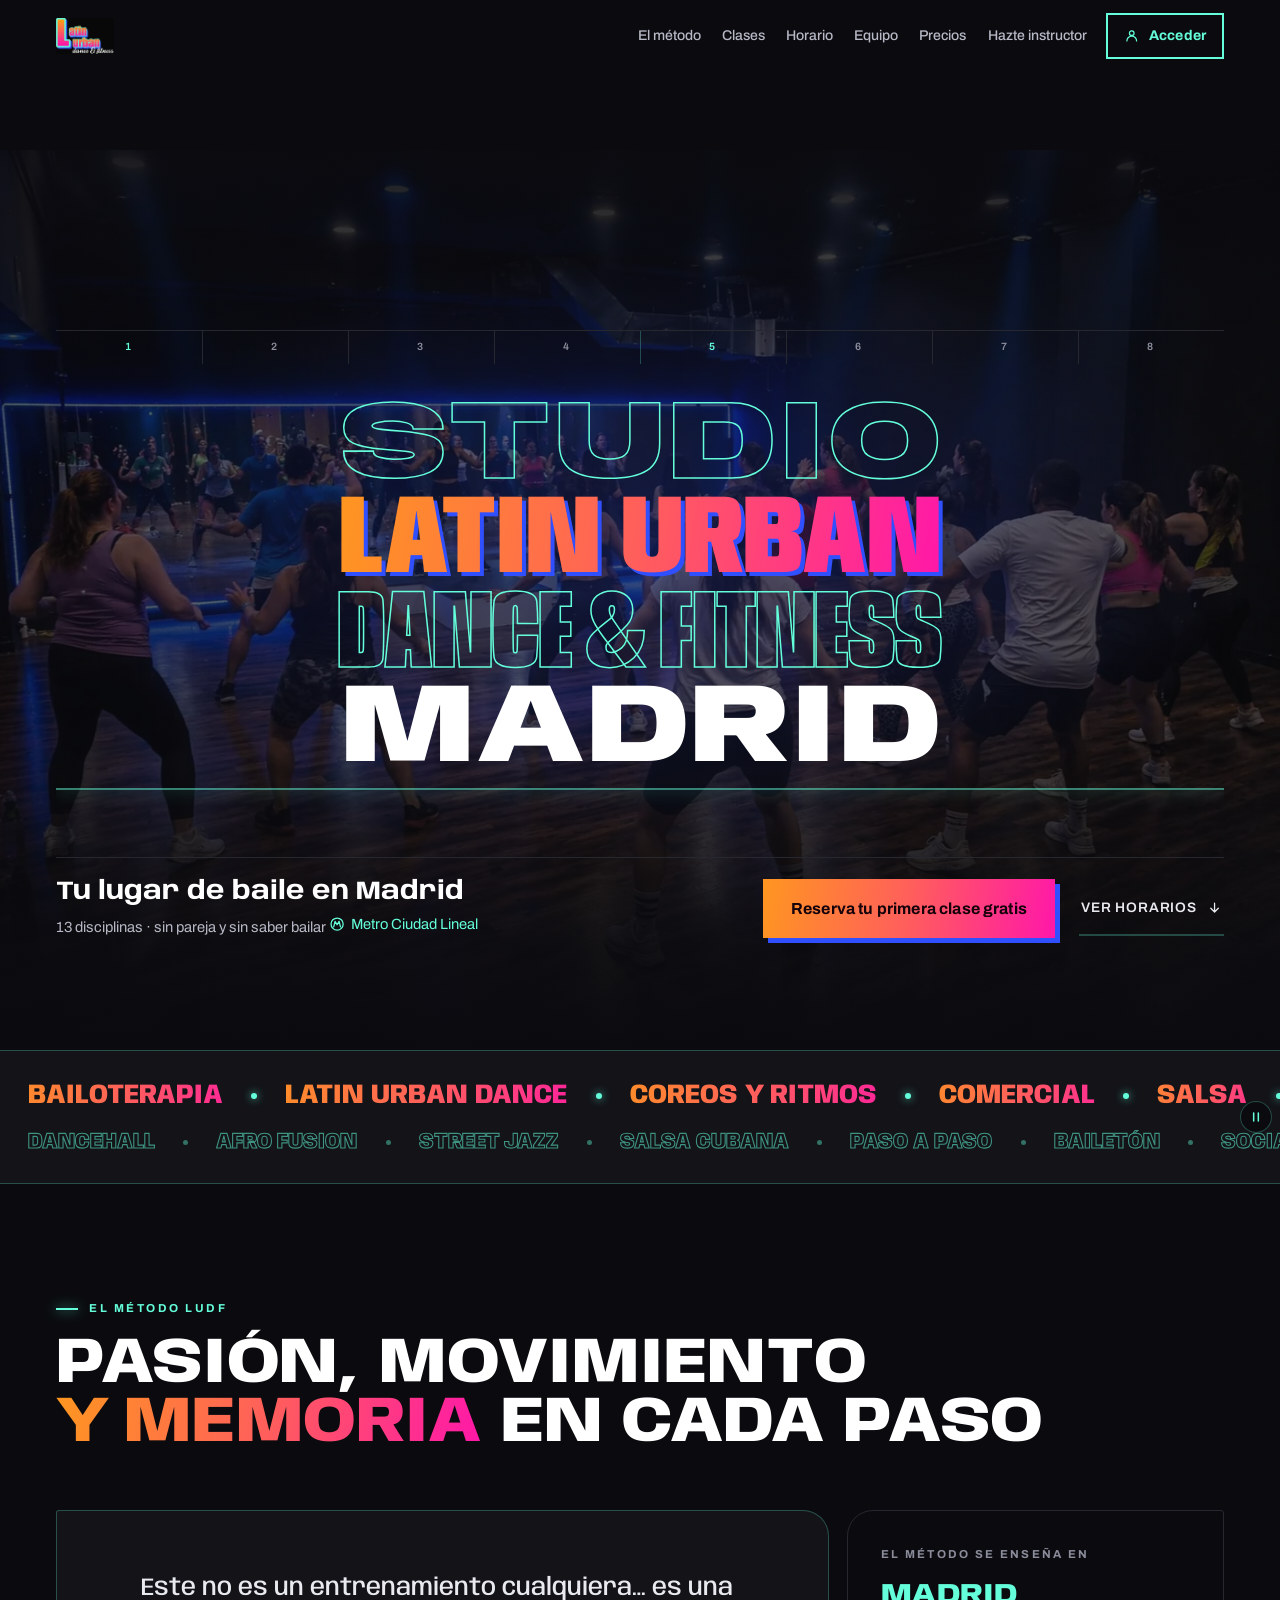
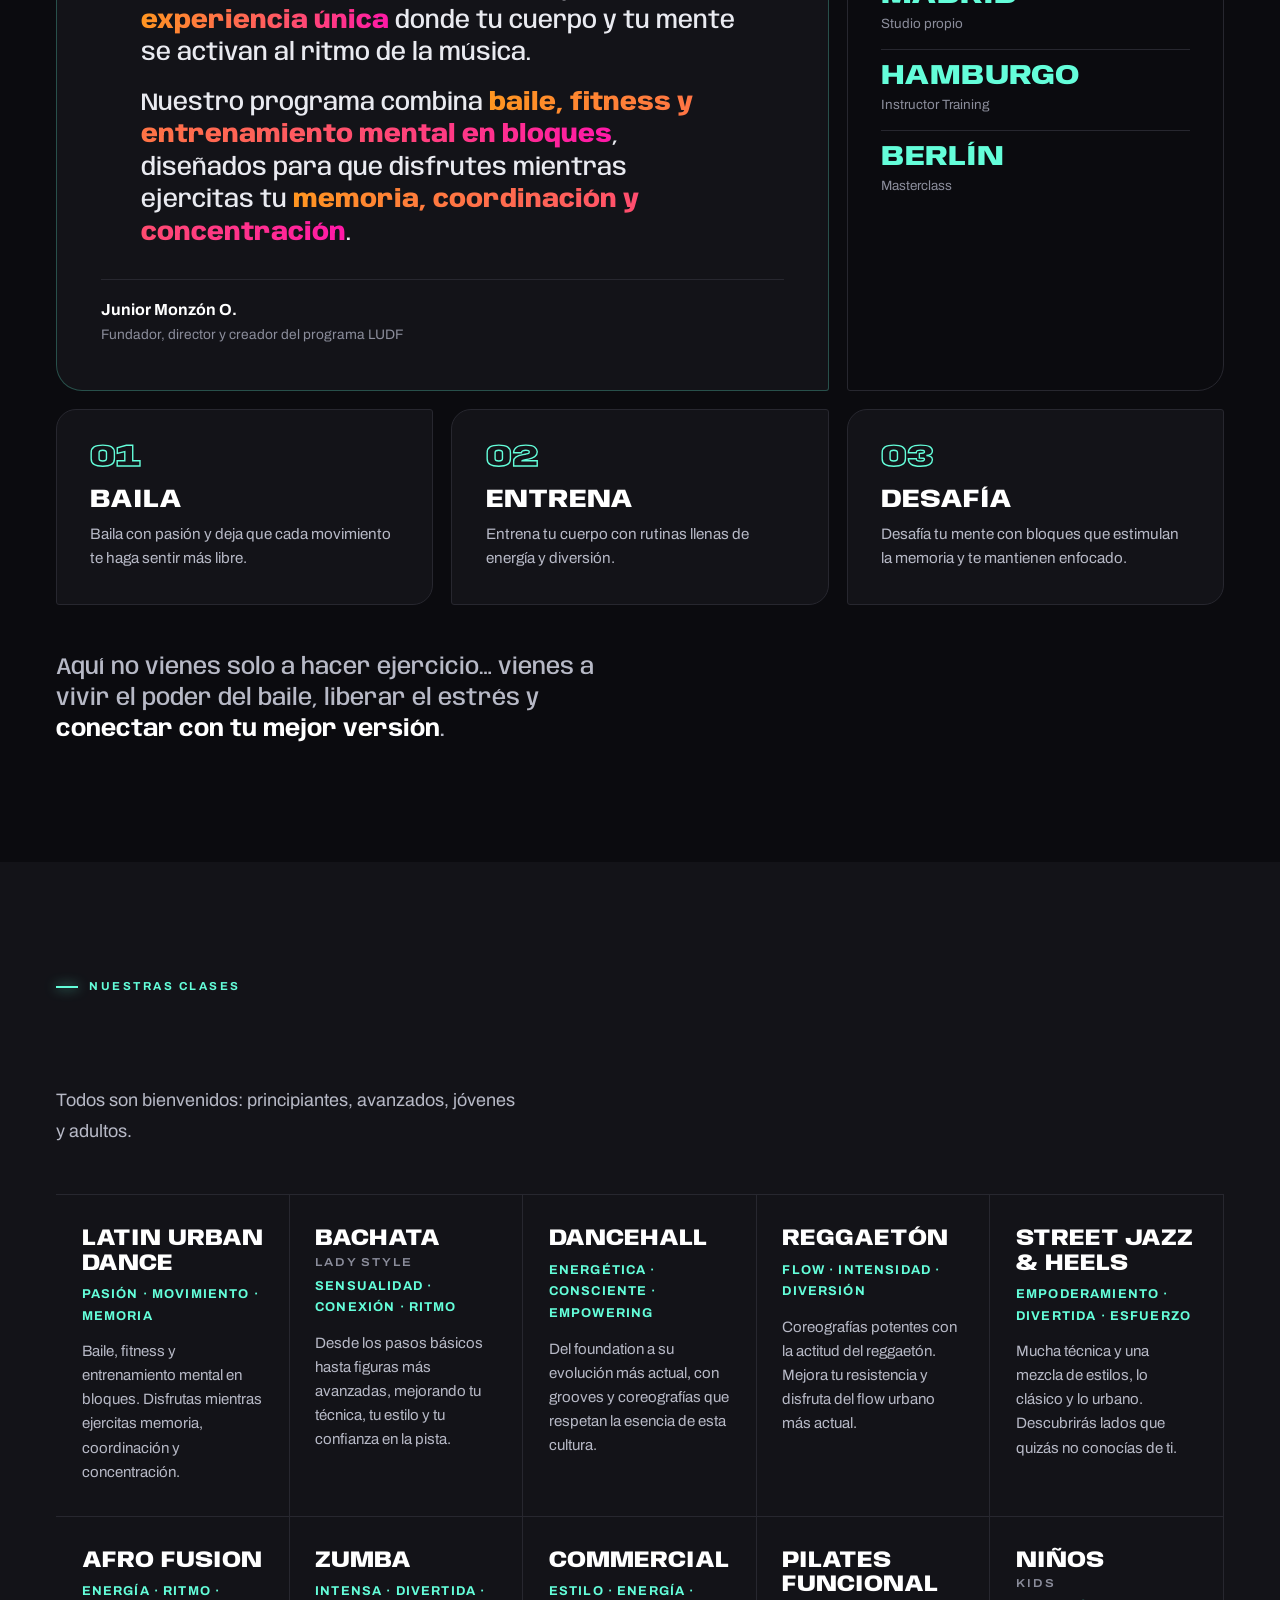
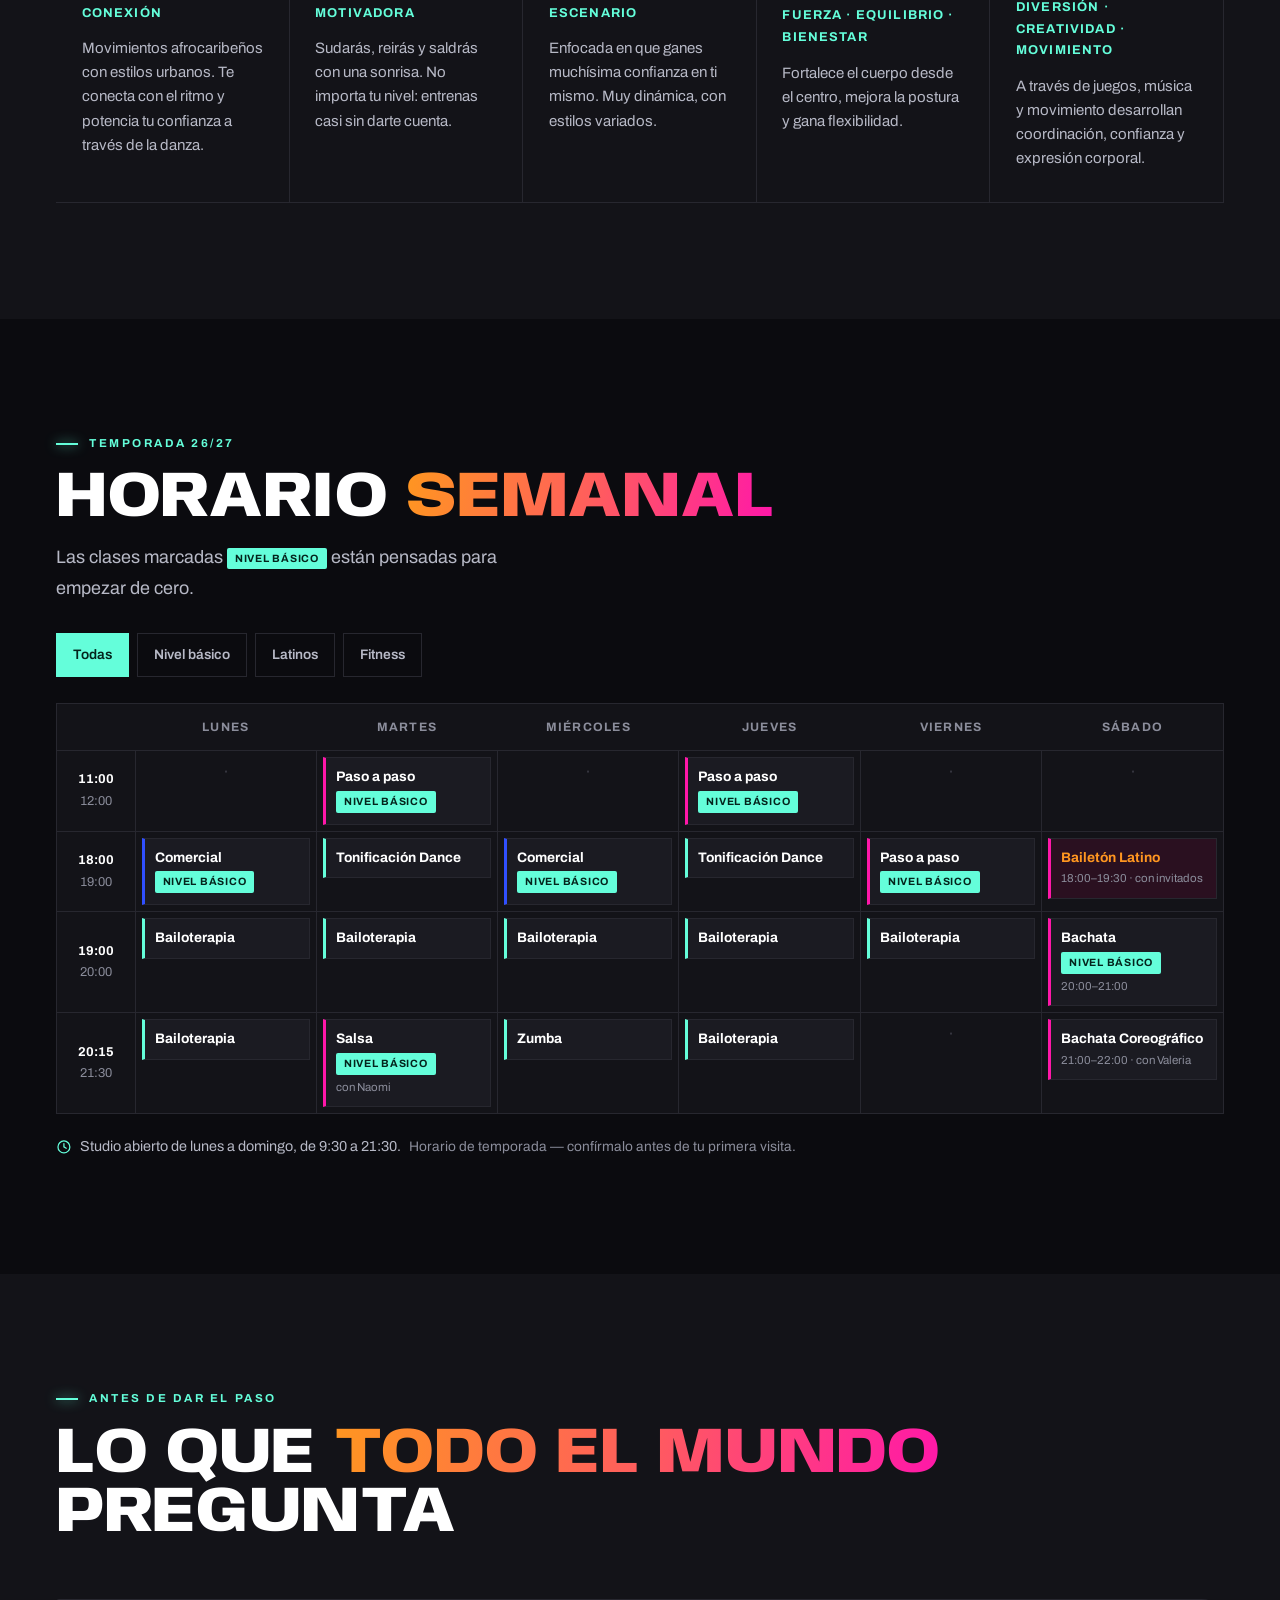
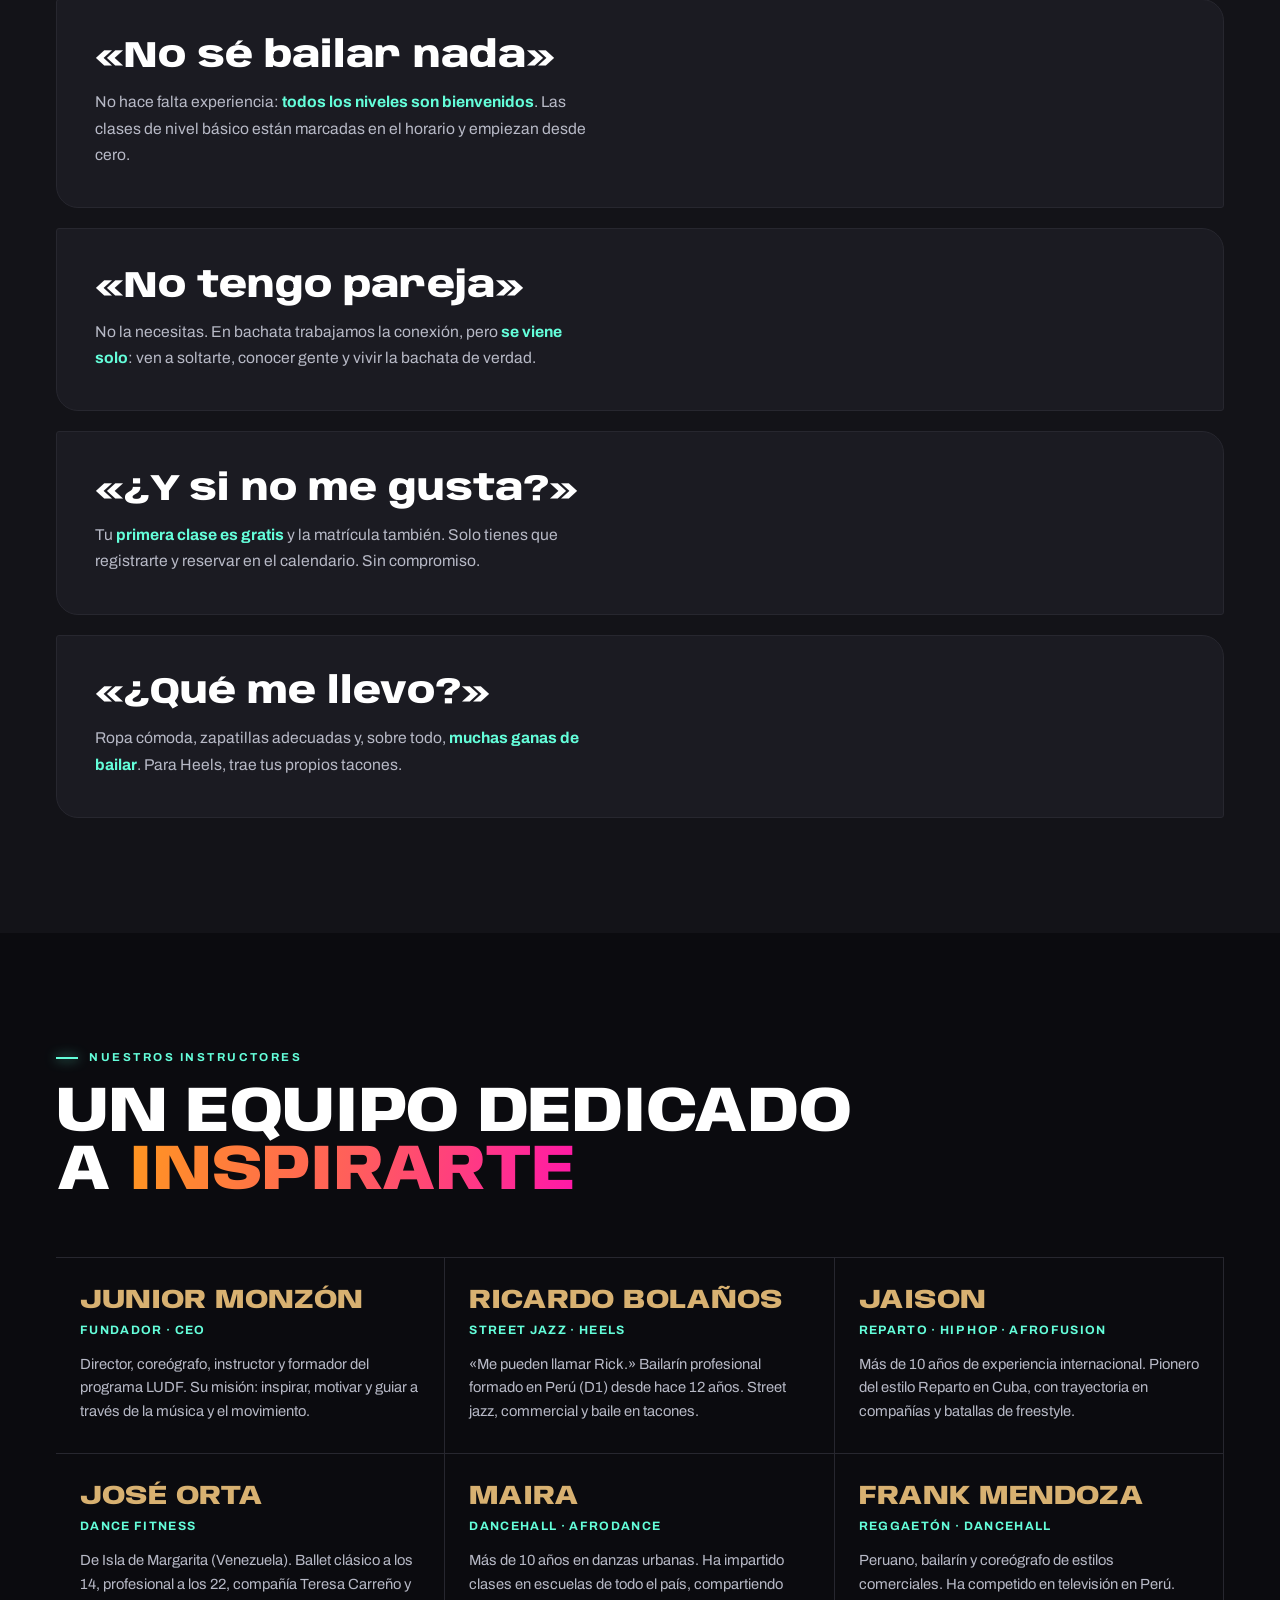
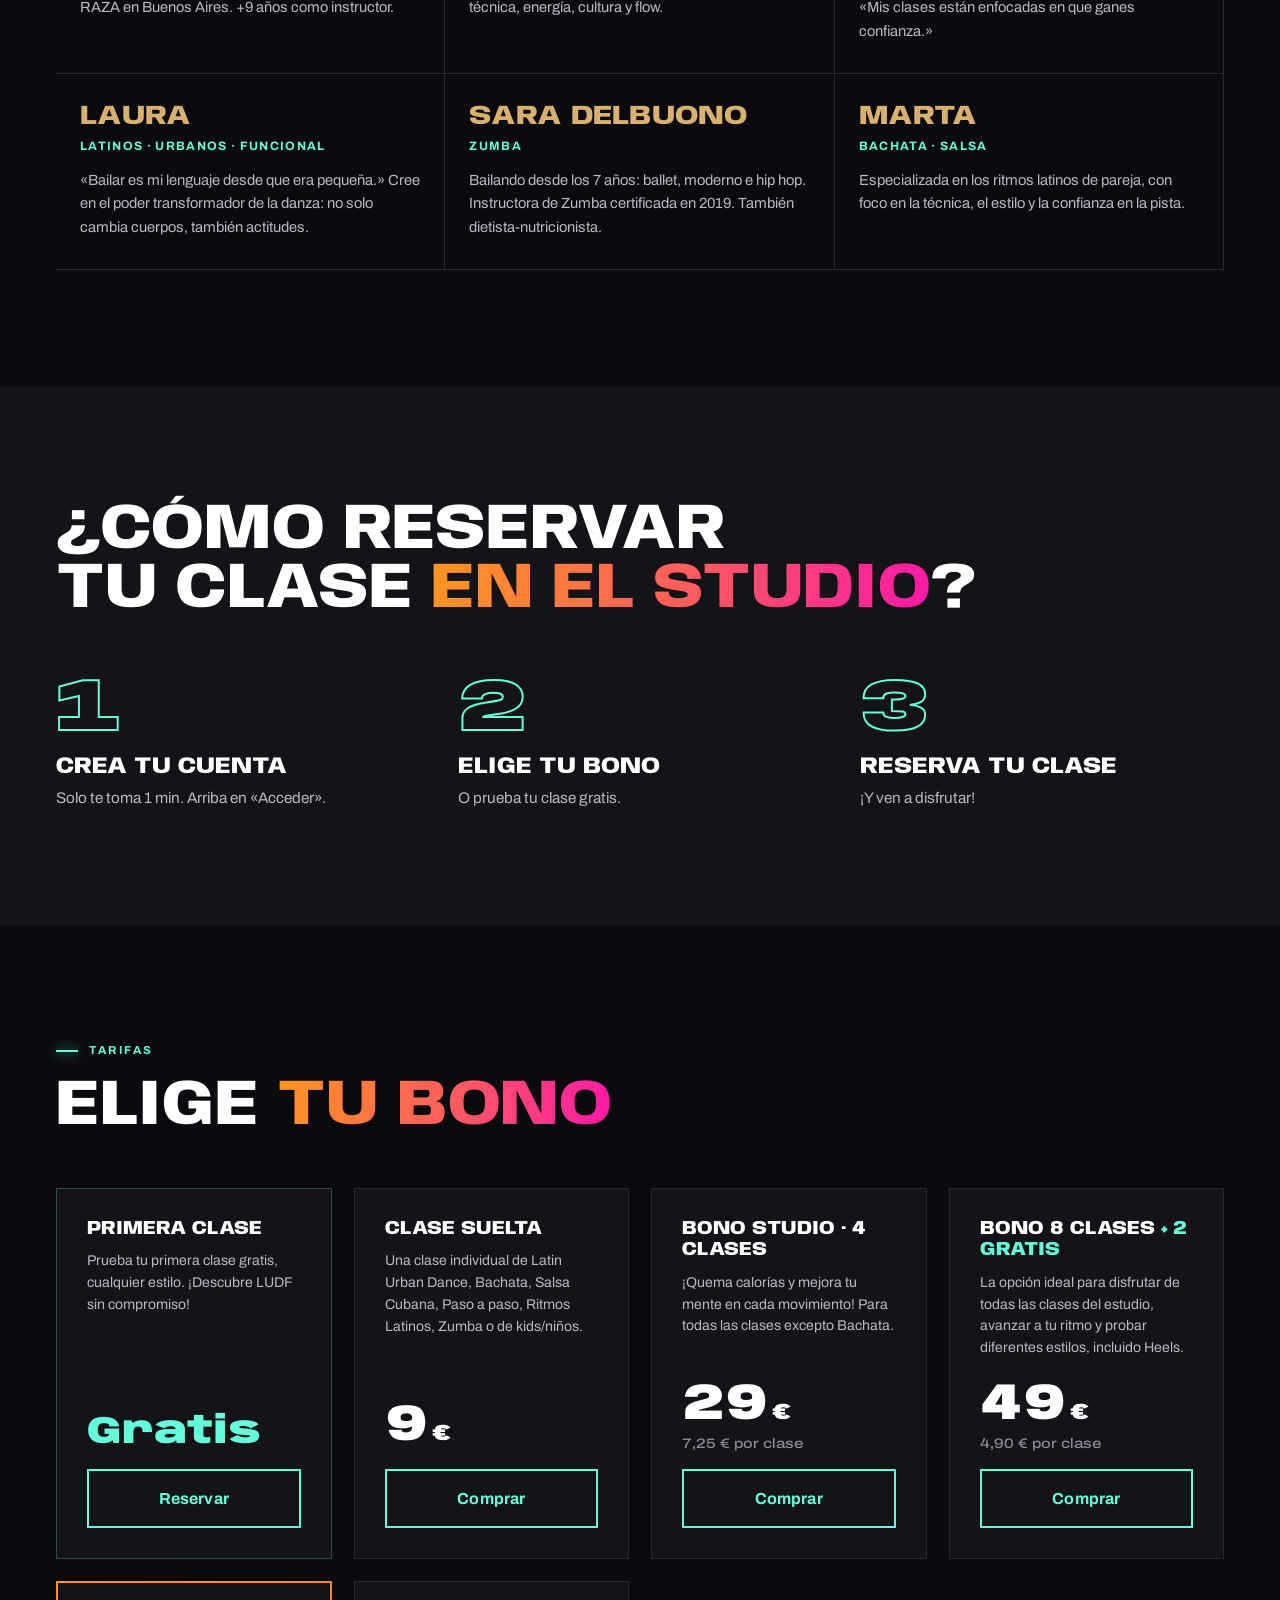
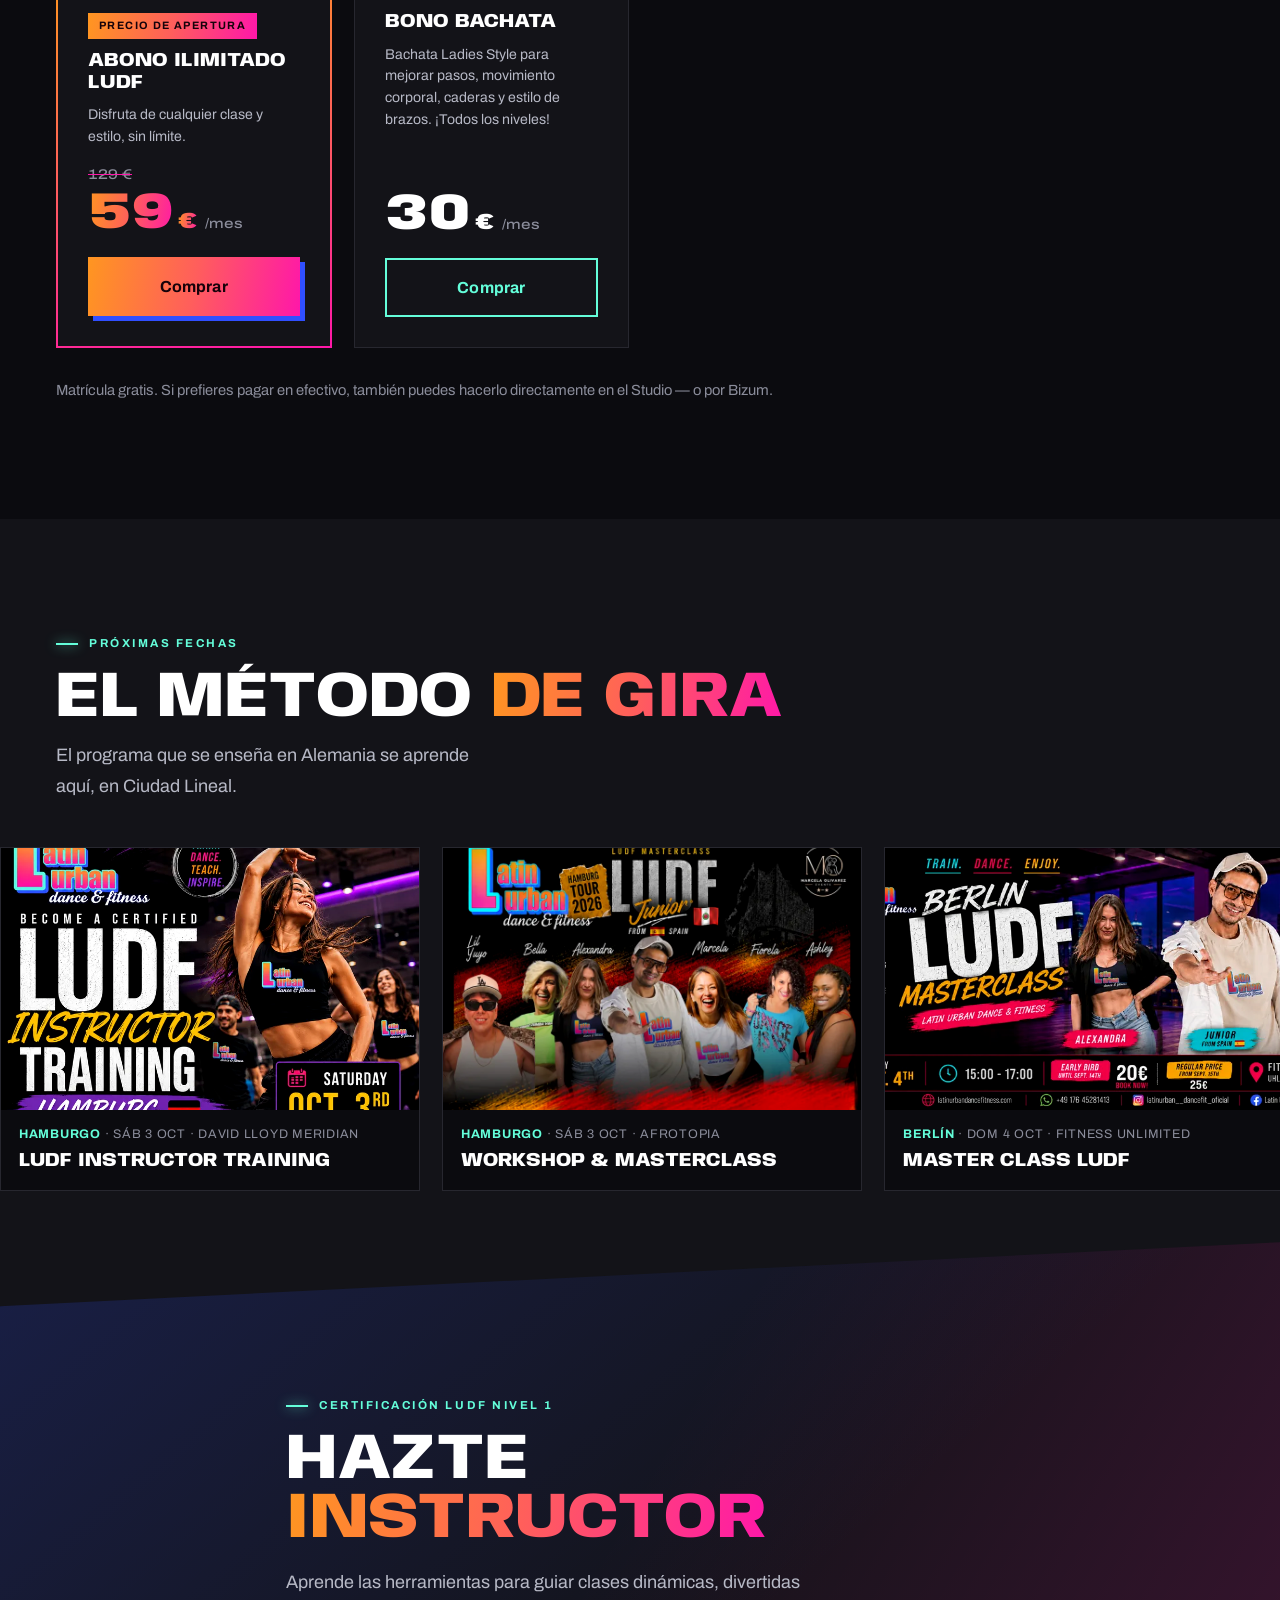
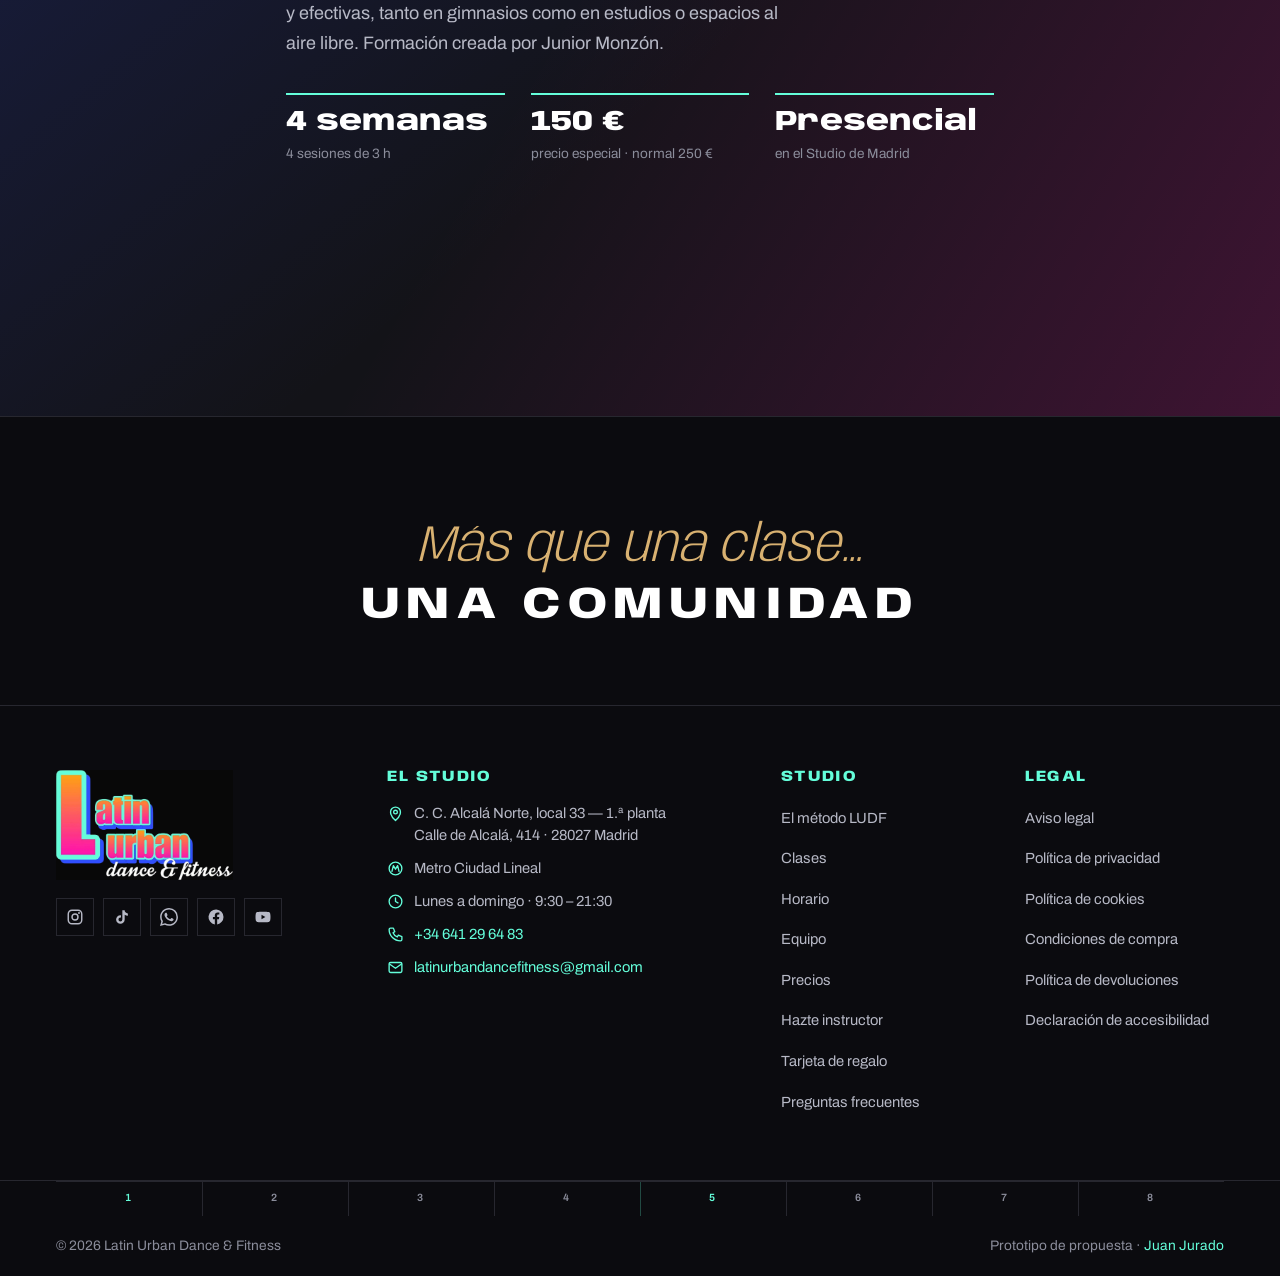
==== commit ff0aee23: "feat: v2 "Compás" — rediseño completo de la homepage Sustituye la v1 "Neón", rechazada: maquetación " ====
--- a/index.html
+++ b/index.html
@@ -4,26 +4,24 @@
 <meta charset="UTF-8">
 <script>document.documentElement.classList.add('js')</script>
 <meta name="viewport" content="width=device-width, initial-scale=1">
-<title>Clases de baile y fitness en Ciudad Lineal | Latin Urban Dance &amp; Fitness</title>
-<meta name="description" content="Studio de baile latino y urbano en Ciudad Lineal, Madrid. Bailoterapia, bachata, salsa, zumba y más. Primera clase gratis y matrícula gratis. Metro Ciudad Lineal.">
+<title>Clases de baile y fitness en Ciudad Lineal | Studio LUDF Madrid</title>
+<meta name="description" content="Studio de baile latino y urbano en Ciudad Lineal, Madrid. Bachata, salsa, reggaetón, zumba, heels y más. Primera clase gratis, sin pareja y sin saber bailar. Metro Ciudad Lineal.">
 <meta name="robots" content="noindex, nofollow">
-<meta name="theme-color" content="#080808">
+<meta name="theme-color" content="#0B0B0F">
 <meta property="og:type" content="website">
 <meta property="og:locale" content="es_ES">
-<meta property="og:title" content="Clases de baile y fitness en Ciudad Lineal | Latin Urban Dance &amp; Fitness">
-<meta property="og:description" content="Studio de baile latino y urbano en Ciudad Lineal, Madrid. Primera clase gratis.">
-<link rel="preload" href="assets/fonts/anton.woff2" as="font" type="font/woff2" crossorigin>
-<link rel="preload" href="assets/fonts/outfit.woff2" as="font" type="font/woff2" crossorigin>
-<link rel="preload" href="assets/img/logo.webp" as="image" type="image/webp">
+<meta property="og:title" content="Studio Latin Urban Dance &amp; Fitness — Madrid">
+<meta property="og:description" content="Más que una clase, una comunidad. Baile latino y urbano en Ciudad Lineal. Primera clase gratis.">
+<link rel="preload" href="assets/fonts/anybody.woff2" as="font" type="font/woff2" crossorigin>
+<link rel="preload" href="assets/fonts/archivo.woff2" as="font" type="font/woff2" crossorigin>
 <link rel="stylesheet" href="assets/css/global.css">
 <link rel="stylesheet" href="assets/css/home.css">
-<link rel="icon" href="data:image/svg+xml,<svg xmlns='http://www.w3.org/2000/svg' viewBox='0 0 32 32'><rect width='32' height='32' rx='7' fill='%23080808'/><text x='16' y='23' font-family='Impact,sans-serif' font-size='19' fill='%2364FEDA' text-anchor='middle'>L</text></svg>">
+<link rel="icon" href="data:image/svg+xml,<svg xmlns='http://www.w3.org/2000/svg' viewBox='0 0 32 32'><rect width='32' height='32' rx='6' fill='%230B0B0F'/><path d='M8 7v18h16' fill='none' stroke='%2364FEDA' stroke-width='4'/></svg>">
 </head>
 <body>
 <a class="salta" href="#principal">Saltar al contenido</a>
 
 <svg hidden aria-hidden="true" focusable="false">
-  <symbol id="i-tel" viewBox="0 0 24 24"><path d="M5 3h4l2 5-2.5 1.5a11 11 0 0 0 6 6L16 13l5 2v4a2 2 0 0 1-2 2A16 16 0 0 1 3 5a2 2 0 0 1 2-2Z" fill="none" stroke="currentColor" stroke-width="1.9" stroke-linejoin="round" stroke-linecap="round"/></symbol>
   <symbol id="i-wa" viewBox="0 0 24 24"><path fill="currentColor" d="M17.472 14.382c-.297-.149-1.758-.867-2.03-.967-.273-.099-.471-.148-.67.15-.197.297-.767.966-.94 1.164-.173.199-.347.223-.644.075-.297-.15-1.255-.463-2.39-1.475-.883-.788-1.48-1.761-1.653-2.059-.173-.297-.018-.458.13-.606.134-.133.298-.347.446-.52.149-.174.198-.298.298-.497.099-.198.05-.371-.025-.52-.075-.149-.669-1.612-.916-2.207-.242-.579-.487-.5-.669-.51-.173-.008-.371-.01-.57-.01-.198 0-.52.074-.792.372-.272.297-1.04 1.016-1.04 2.479 0 1.462 1.065 2.875 1.213 3.074.149.198 2.096 3.2 5.077 4.487.709.306 1.262.489 1.694.625.712.227 1.36.195 1.871.118.571-.085 1.758-.719 2.006-1.413.248-.694.248-1.289.173-1.413-.074-.124-.272-.198-.57-.347m-5.421 7.403h-.004a9.87 9.87 0 0 1-5.031-1.378l-.361-.214-3.741.982.998-3.648-.235-.374a9.86 9.86 0 0 1-1.51-5.26c.001-5.45 4.436-9.884 9.888-9.884 2.64 0 5.122 1.03 6.988 2.898a9.825 9.825 0 0 1 2.893 6.994c-.003 5.45-4.437 9.884-9.885 9.884m8.413-18.297A11.815 11.815 0 0 0 12.05 0C5.495 0 .16 5.335.157 11.892c0 2.096.547 4.142 1.588 5.945L.057 24l6.305-1.654a11.882 11.882 0 0 0 5.683 1.448h.005c6.554 0 11.89-5.335 11.893-11.893a11.821 11.821 0 0 0-3.48-8.413Z"/></symbol>
   <symbol id="i-ig" viewBox="0 0 24 24"><rect x="3" y="3" width="18" height="18" rx="5" fill="none" stroke="currentColor" stroke-width="1.9"/><circle cx="12" cy="12" r="4" fill="none" stroke="currentColor" stroke-width="1.9"/><circle cx="17.3" cy="6.7" r="1.25" fill="currentColor"/></symbol>
   <symbol id="i-tk" viewBox="0 0 24 24"><path fill="currentColor" d="M16.6 5.82A4.28 4.28 0 0 1 15.54 3h-3.09v12.4a2.59 2.59 0 0 1-2.59 2.5 2.59 2.59 0 0 1 0-5.18c.27 0 .52.04.76.12v-3.2a5.8 5.8 0 0 0-.76-.05A5.72 5.72 0 0 0 4.15 15.3 5.72 5.72 0 0 0 9.86 21a5.72 5.72 0 0 0 5.71-5.71V9.01a7.35 7.35 0 0 0 4.28 1.38V7.3a4.28 4.28 0 0 1-3.25-1.48Z"/></symbol>
@@ -31,40 +29,34 @@
   <symbol id="i-yt" viewBox="0 0 24 24"><path fill="currentColor" d="M21.58 7.19a2.5 2.5 0 0 0-1.77-1.77C18.25 5 12 5 12 5s-6.25 0-7.81.42a2.5 2.5 0 0 0-1.77 1.77A26 26 0 0 0 2 12a26 26 0 0 0 .42 4.81 2.5 2.5 0 0 0 1.77 1.77C5.75 19 12 19 12 19s6.25 0 7.81-.42a2.5 2.5 0 0 0 1.77-1.77A26 26 0 0 0 22 12a26 26 0 0 0-.42-4.81ZM10 15.02V8.98L15.2 12Z"/></symbol>
   <symbol id="i-pin" viewBox="0 0 24 24"><path d="M12 22s7-6.2 7-12A7 7 0 0 0 5 10c0 5.8 7 12 7 12Z" fill="none" stroke="currentColor" stroke-width="1.9" stroke-linejoin="round"/><circle cx="12" cy="10" r="2.6" fill="none" stroke="currentColor" stroke-width="1.9"/></symbol>
   <symbol id="i-metro" viewBox="0 0 24 24"><circle cx="12" cy="12" r="9" fill="none" stroke="currentColor" stroke-width="1.9"/><path d="M7 16 9 8l3 5 3-5 2 8" fill="none" stroke="currentColor" stroke-width="1.9" stroke-linejoin="round" stroke-linecap="round"/></symbol>
-  <symbol id="i-mail" viewBox="0 0 24 24"><rect x="3" y="5" width="18" height="14" rx="2.5" fill="none" stroke="currentColor" stroke-width="1.9"/><path d="m3.5 7 8.5 6 8.5-6" fill="none" stroke="currentColor" stroke-width="1.9" stroke-linecap="round" stroke-linejoin="round"/></symbol>
+  <symbol id="i-tel" viewBox="0 0 24 24"><path d="M5 3h4l2 5-2.5 1.5a11 11 0 0 0 6 6L16 13l5 2v4a2 2 0 0 1-2 2A16 16 0 0 1 3 5a2 2 0 0 1 2-2Z" fill="none" stroke="currentColor" stroke-width="1.9" stroke-linejoin="round" stroke-linecap="round"/></symbol>
+  <symbol id="i-mail" viewBox="0 0 24 24"><rect x="3" y="5" width="18" height="14" rx="2" fill="none" stroke="currentColor" stroke-width="1.9"/><path d="m3.5 7 8.5 6 8.5-6" fill="none" stroke="currentColor" stroke-width="1.9" stroke-linecap="round" stroke-linejoin="round"/></symbol>
+  <symbol id="i-reloj" viewBox="0 0 24 24"><circle cx="12" cy="12" r="9" fill="none" stroke="currentColor" stroke-width="1.9"/><path d="M12 7v5l3.5 2" fill="none" stroke="currentColor" stroke-width="1.9" stroke-linecap="round" stroke-linejoin="round"/></symbol>
   <symbol id="i-menu" viewBox="0 0 24 24"><path d="M4 7h16M4 12h16M4 17h16" stroke="currentColor" stroke-width="2.2" stroke-linecap="round"/></symbol>
   <symbol id="i-cerrar" viewBox="0 0 24 24"><path d="m6 6 12 12M18 6 6 18" stroke="currentColor" stroke-width="2.2" stroke-linecap="round"/></symbol>
   <symbol id="i-usuario" viewBox="0 0 24 24"><circle cx="12" cy="8" r="3.6" fill="none" stroke="currentColor" stroke-width="1.9"/><path d="M4.5 20a7.5 7.5 0 0 1 15 0" fill="none" stroke="currentColor" stroke-width="1.9" stroke-linecap="round"/></symbol>
-  <symbol id="i-check" viewBox="0 0 24 24"><path d="m5 12.5 4.5 4.5L19 7" fill="none" stroke="currentColor" stroke-width="2.4" stroke-linecap="round" stroke-linejoin="round"/></symbol>
+  <symbol id="i-flecha" viewBox="0 0 24 24"><path d="M12 5v14m-6-6 6 6 6-6" fill="none" stroke="currentColor" stroke-width="2" stroke-linecap="round" stroke-linejoin="round"/></symbol>
   <symbol id="i-pausa" viewBox="0 0 24 24"><path d="M8 5v14M16 5v14" stroke="currentColor" stroke-width="2.6" stroke-linecap="round"/></symbol>
   <symbol id="i-play" viewBox="0 0 24 24"><path d="M8 5.5v13l10-6.5Z" fill="currentColor"/></symbol>
 </svg>
 
-<!-- =================================================================
-     Cabecera
-     ================================================================= -->
 <header class="cab" id="cab">
   <div class="env cab__env">
-    <a class="cab__logo" href="#principal" aria-label="Latin Urban Dance &amp; Fitness — inicio">
+    <a class="cab__logo" href="#principal" aria-label="Studio Latin Urban Dance &amp; Fitness — inicio">
       <img src="assets/img/logo.webp" alt="Latin Urban Dance &amp; Fitness" width="1000" height="622">
     </a>
-
     <nav class="nav" id="nav" aria-label="Principal">
       <ul class="nav__lista">
-        <li><a class="nav__enlace nav__enlace--activo" href="#principal" aria-current="page">Inicio</a></li>
-        <li><a class="nav__enlace" href="#">Hazte instructor</a></li>
-        <li><a class="nav__enlace" href="#eventos">Eventos</a></li>
-        <li><a class="nav__enlace" href="#">Nosotros — LUDF</a></li>
-        <li><a class="nav__enlace" href="#">Tarjeta de regalo</a></li>
-        <li><a class="nav__enlace" href="#">Preguntas frecuentes</a></li>
-        <li><a class="nav__enlace" href="#pie">Info</a></li>
+        <li><a class="nav__enlace" href="#metodo">El método</a></li>
+        <li><a class="nav__enlace" href="#clases">Clases</a></li>
+        <li><a class="nav__enlace" href="#horario">Horario</a></li>
+        <li><a class="nav__enlace" href="#equipo">Equipo</a></li>
+        <li><a class="nav__enlace" href="#bonos">Precios</a></li>
+        <li><a class="nav__enlace" href="#formacion">Hazte instructor</a></li>
       </ul>
     </nav>
-
     <div class="cab__acciones">
-      <a class="btn btn--linea btn--pequeno cab__acceder" href="#">
-        <svg class="ico" aria-hidden="true"><use href="#i-usuario"/></svg>Acceder
-      </a>
+      <a class="btn btn--linea btn--peq cab__acceder" href="#"><svg class="ico" aria-hidden="true"><use href="#i-usuario"/></svg>Acceder</a>
       <button class="cab__menu" id="cab-menu" type="button" aria-expanded="false" aria-controls="nav">
         <svg class="ico ico--menu" aria-hidden="true"><use href="#i-menu"/></svg>
         <svg class="ico ico--cerrar" aria-hidden="true"><use href="#i-cerrar"/></svg>
@@ -77,44 +69,75 @@
 <main id="principal">
 
   <!-- ===============================================================
-       1 · Hero
+       1 · HERO — el rótulo y el espejo
+       Las 4 líneas encajan a sangre: font-size calc(100cqw/5.4) con un
+       font-stretch por línea medido por bisección en Chrome (0px de
+       desbordamiento verificado a 390 y 1440).
        =============================================================== -->
   <section class="hero">
-    <div class="hero__luces" aria-hidden="true"></div>
-    <div class="env hero__env">
-      <p class="hero__eyebrow">Programa</p>
-      <div class="hero__marco">
-        <h1 class="hero__titular rotulo">Latin Urban<br>Dance &amp; Fitness</h1>
+    <div class="hero__foto" aria-hidden="true">
+      <img src="assets/img/clase-sala-900.webp"
+           srcset="assets/img/clase-sala-560.webp 560w, assets/img/clase-sala-900.webp 900w, assets/img/clase-sala-1400.webp 1400w"
+           sizes="100vw" alt="" width="1400" height="1004" fetchpriority="high" decoding="async">
+    </div>
+
+    <div class="hero__env">
+      <ol class="compas hero__compas" aria-hidden="true">
+        <li data-acento>1</li><li>2</li><li>3</li><li>4</li>
+        <li data-acento>5</li><li>6</li><li class="t7">7</li><li class="t8">8</li>
+      </ol>
+
+      <div class="rotulo-caja">
+        <h1 class="rotulo" id="rotulo">
+          <span class="rotulo__l rotulo__l--studio l-hueco" style="--k:0">Studio</span>
+          <span class="rotulo__l rotulo__l--latin l-fuego" style="--k:1">Latin Urban</span>
+          <span class="rotulo__l rotulo__l--dance l-hueco" style="--k:2">Dance &amp; Fitness</span>
+          <span class="rotulo__l rotulo__l--madrid l-blanco" style="--k:3">Madrid</span>
+        </h1>
+        <!-- El espejo: su sala tiene una pared de espejo con tira LED azul.
+             El reflejo llega 90 ms tarde — un tiempo del compás. -->
+        <div class="espejo" aria-hidden="true">
+          <span class="espejo__led"></span>
+          <div class="espejo__copia">
+            <span class="rotulo__l rotulo__l--studio l-hueco">Studio</span>
+            <span class="rotulo__l rotulo__l--latin l-fuego">Latin Urban</span>
+          </div>
+        </div>
       </div>
-      <p class="hero__sub">Studio de baile &amp; fitness <span class="hero__ciudad">Madrid</span></p>
-      <a class="btn btn--fuego hero__cta" href="#bonos">¡Reserva ahora tu primera clase gratis!</a>
-      <p class="hero__pie">Matrícula gratis · Metro Ciudad Lineal</p>
-    </div>
-  </section>
-
-  <!-- ===============================================================
-       2 · Tira de disciplinas (marquesina)
-       =============================================================== -->
-  <section class="tira" aria-labelledby="tira-t">
-    <h2 class="vo" id="tira-t">Disciplinas del studio</h2>
-    <div class="tira__pista" id="tira-pista">
-      <ul class="tira__lista" id="tira-lista">
-        <li>Bailoterapia</li>
-        <li>Latin Urban Dance</li>
-        <li>Coreos y Ritmos</li>
-        <li>Comercial</li>
-        <li>Salsa</li>
-        <li>Bachata <span class="tira__mat">(Lady Style)</span></li>
-        <li>Tonificación Dance</li>
-        <li>Zumba</li>
-        <li>Pilates Funcional</li>
-        <li>Reggaetón</li>
-        <li>GAP <span class="tira__mat">(glúteos, abdominales y piernas)</span></li>
-        <li>Clases para niños</li>
-        <li>Heels</li>
-      </ul>
-    </div>
-    <button class="tira__btn" id="tira-btn" type="button" aria-pressed="false">
+
+      <div class="hero__pie">
+        <div class="hero__txt">
+          <p class="hero__claim">Tu lugar de baile en Madrid</p>
+          <p class="hero__sub">13 disciplinas · sin pareja y sin saber bailar<br class="solo-movil"> <span class="hero__metro"><svg class="ico" aria-hidden="true"><use href="#i-metro"/></svg>Metro Ciudad Lineal</span></p>
+        </div>
+        <div class="hero__ctas">
+          <a class="btn btn--fuego" href="#bonos">Reserva tu primera clase gratis</a>
+          <a class="btn btn--texto" href="#horario">Ver horarios <svg class="ico" aria-hidden="true"><use href="#i-flecha"/></svg></a>
+        </div>
+      </div>
+    </div>
+  </section>
+
+  <!-- ===============================================================
+       2 · CINTA — las disciplinas, dos carriles opuestos
+       =============================================================== -->
+  <section class="cinta" aria-labelledby="cinta-t">
+    <h2 class="vo" id="cinta-t">Disciplinas del studio</h2>
+    <div class="cinta__carril cinta__carril--a">
+      <ul class="cinta__lista" id="cinta-a">
+        <li>Bailoterapia</li><li>Latin Urban Dance</li><li>Coreos y Ritmos</li><li>Comercial</li>
+        <li>Salsa</li><li>Bachata</li><li>Tonificación Dance</li><li>Zumba</li>
+        <li>Pilates Funcional</li><li>Reggaetón</li><li>GAP</li><li>Clases para niños</li><li>Heels</li>
+      </ul>
+    </div>
+    <div class="cinta__carril cinta__carril--b" aria-hidden="true">
+      <ul class="cinta__lista" id="cinta-b">
+        <li>Dancehall</li><li>Afro Fusion</li><li>Street Jazz</li><li>Salsa Cubana</li>
+        <li>Paso a paso</li><li>Bailetón</li><li>Social Bachata</li><li>Ritmos Latinos</li>
+        <li>Power Dance</li><li>Paso a Paso 50+</li>
+      </ul>
+    </div>
+    <button class="cinta__btn" id="cinta-btn" type="button" aria-pressed="false">
       <svg class="ico ico--pausa" aria-hidden="true"><use href="#i-pausa"/></svg>
       <svg class="ico ico--play" aria-hidden="true"><use href="#i-play"/></svg>
       <span class="vo">Pausar el movimiento de las disciplinas</span>
@@ -122,73 +145,302 @@
   </section>
 
   <!-- ===============================================================
-       3 · Eventos
-       =============================================================== -->
-  <section class="seccion eventos" id="eventos" aria-labelledby="eventos-t">
-    <div class="env">
-      <p class="eyebrow aparece">Próximas fechas</p>
-      <h2 class="eventos__t rotulo aparece" id="eventos-t">Masterclasses<br>y formación</h2>
-
-      <ul class="eventos__lista">
-        <li class="evento aparece" style="--i:0">
-          <a class="evento__foto" href="#">
-            <img src="assets/img/evento-hamburgo-800.webp"
-                 srcset="assets/img/evento-hamburgo-800.webp 800w, assets/img/evento-hamburgo-1400.webp 1400w"
-                 sizes="(min-width:900px) 380px, 92vw"
-                 alt="Masterclass LUDF en Hamburgo" width="800" height="333" loading="lazy" decoding="async">
-          </a>
-          <div class="evento__cuerpo">
-            <h3 class="evento__t">Masterclass Hamburg</h3>
-            <a class="btn btn--linea btn--pequeno" href="#">Reserva tu plaza</a>
-          </div>
-        </li>
-        <li class="evento aparece" style="--i:1">
-          <a class="evento__foto" href="#">
-            <img src="assets/img/evento-training-800.webp"
-                 srcset="assets/img/evento-training-800.webp 800w, assets/img/evento-training-1400.webp 1400w"
-                 sizes="(min-width:900px) 380px, 92vw"
-                 alt="Training Workshop para instructores LUDF" width="800" height="327" loading="lazy" decoding="async">
-          </a>
-          <div class="evento__cuerpo">
-            <h3 class="evento__t">Training Workshop · Instructor LUDF</h3>
-            <a class="btn btn--linea btn--pequeno" href="#">Reserva tu plaza</a>
-          </div>
-        </li>
-        <li class="evento aparece" style="--i:2">
-          <a class="evento__foto" href="#">
-            <img src="assets/img/evento-berlin-800.webp"
-                 srcset="assets/img/evento-berlin-800.webp 800w, assets/img/evento-berlin-1400.webp 1400w"
-                 sizes="(min-width:900px) 380px, 92vw"
-                 alt="Masterclass LUDF en Berlín" width="800" height="320" loading="lazy" decoding="async">
-          </a>
-          <div class="evento__cuerpo">
-            <h3 class="evento__t">Berlin Masterclass</h3>
-            <a class="btn btn--linea btn--pequeno" href="#">Compra tu entrada</a>
-          </div>
-        </li>
-      </ul>
-    </div>
-  </section>
-
-  <!-- ===============================================================
-       4 · Cómo reservar — secuencia real de 3 pasos
+       3 · EL MÉTODO EN BLOQUES  [NUEVO]
+       =============================================================== -->
+  <section class="seccion metodo" id="metodo" aria-labelledby="metodo-t">
+    <div class="env">
+      <p class="eyebrow entra entra--sube">El método LUDF</p>
+      <h2 class="titular metodo__t entra entra--sube" id="metodo-t">Pasión, movimiento<br><em>y memoria</em> en cada paso</h2>
+
+      <div class="bento">
+        <article class="bento__c bento__c--cita entra entra--sube" style="--i:0">
+          <blockquote class="cita">
+            <p>Este no es un entrenamiento cualquiera… es una <b>experiencia única</b> donde tu cuerpo y tu mente se activan al ritmo de la música.</p>
+            <p>Nuestro programa combina <b>baile, fitness y entrenamiento mental en bloques</b>, diseñados para que disfrutes mientras ejercitas tu <b>memoria, coordinación y concentración</b>.</p>
+          </blockquote>
+          <p class="cita__pie">
+            <span class="cita__nombre">Junior Monzón O.</span>
+            <span class="cita__rol">Fundador, director y creador del programa LUDF</span>
+          </p>
+        </article>
+
+        <article class="bento__c bento__c--bloque entra entra--sube" style="--i:1">
+          <span class="bento__n" aria-hidden="true">01</span>
+          <h3 class="bento__t">Baila</h3>
+          <p>Baila con pasión y deja que cada movimiento te haga sentir más libre.</p>
+        </article>
+
+        <article class="bento__c bento__c--bloque entra entra--sube" style="--i:2">
+          <span class="bento__n" aria-hidden="true">02</span>
+          <h3 class="bento__t">Entrena</h3>
+          <p>Entrena tu cuerpo con rutinas llenas de energía y diversión.</p>
+        </article>
+
+        <article class="bento__c bento__c--bloque entra entra--sube" style="--i:3">
+          <span class="bento__n" aria-hidden="true">03</span>
+          <h3 class="bento__t">Desafía</h3>
+          <p>Desafía tu mente con bloques que estimulan la memoria y te mantienen enfocado.</p>
+        </article>
+
+        <article class="bento__c bento__c--ciudades entra entra--sube" style="--i:4">
+          <p class="bento__et">El método se enseña en</p>
+          <ol class="ciudades">
+            <li><span class="ciudades__n">Madrid</span><span class="ciudades__d">Studio propio</span></li>
+            <li><span class="ciudades__n">Hamburgo</span><span class="ciudades__d">Instructor Training</span></li>
+            <li><span class="ciudades__n">Berlín</span><span class="ciudades__d">Masterclass</span></li>
+          </ol>
+        </article>
+      </div>
+
+      <p class="metodo__cierre entra entra--sube">Aquí no vienes solo a hacer ejercicio… vienes a vivir el poder del baile, liberar el estrés y <em>conectar con tu mejor versión</em>.</p>
+    </div>
+  </section>
+
+  <!-- ===============================================================
+       4 · LAS CLASES  [NUEVO] — sus descripciones literales
+       =============================================================== -->
+  <section class="seccion seccion--elevada clases" id="clases" aria-labelledby="clases-t">
+    <div class="env">
+      <p class="eyebrow entra entra--sube">Nuestras clases</p>
+      <h2 class="titular clases__t entra entra--sube" id="clases-t">Elige <em>tu ritmo</em></h2>
+      <p class="clases__intro entra entra--sube">Todos son bienvenidos: principiantes, avanzados, jóvenes y adultos.</p>
+
+      <ul class="clases__lista">
+        <li class="clase entra entra--sube" style="--i:0">
+          <h3 class="clase__t">Latin Urban Dance</h3>
+          <p class="clase__triada">Pasión · Movimiento · Memoria</p>
+          <p class="clase__d">Baile, fitness y entrenamiento mental en bloques. Disfrutas mientras ejercitas memoria, coordinación y concentración.</p>
+        </li>
+        <li class="clase entra entra--sube" style="--i:1">
+          <h3 class="clase__t">Bachata <span class="clase__mat">Lady Style</span></h3>
+          <p class="clase__triada">Sensualidad · Conexión · Ritmo</p>
+          <p class="clase__d">Desde los pasos básicos hasta figuras más avanzadas, mejorando tu técnica, tu estilo y tu confianza en la pista.</p>
+        </li>
+        <li class="clase entra entra--sube" style="--i:2">
+          <h3 class="clase__t">Dancehall</h3>
+          <p class="clase__triada">Energética · Consciente · Empowering</p>
+          <p class="clase__d">Del foundation a su evolución más actual, con grooves y coreografías que respetan la esencia de esta cultura.</p>
+        </li>
+        <li class="clase entra entra--sube" style="--i:3">
+          <h3 class="clase__t">Reggaetón</h3>
+          <p class="clase__triada">Flow · Intensidad · Diversión</p>
+          <p class="clase__d">Coreografías potentes con la actitud del reggaetón. Mejora tu resistencia y disfruta del flow urbano más actual.</p>
+        </li>
+        <li class="clase entra entra--sube" style="--i:4">
+          <h3 class="clase__t">Street Jazz &amp; Heels</h3>
+          <p class="clase__triada">Empoderamiento · Divertida · Esfuerzo</p>
+          <p class="clase__d">Mucha técnica y una mezcla de estilos, lo clásico y lo urbano. Descubrirás lados que quizás no conocías de ti.</p>
+        </li>
+        <li class="clase entra entra--sube" style="--i:5">
+          <h3 class="clase__t">Afro Fusion</h3>
+          <p class="clase__triada">Energía · Ritmo · Conexión</p>
+          <p class="clase__d">Movimientos afrocaribeños con estilos urbanos. Te conecta con el ritmo y potencia tu confianza a través de la danza.</p>
+        </li>
+        <li class="clase entra entra--sube" style="--i:6">
+          <h3 class="clase__t">Zumba</h3>
+          <p class="clase__triada">Intensa · Divertida · Motivadora</p>
+          <p class="clase__d">Sudarás, reirás y saldrás con una sonrisa. No importa tu nivel: entrenas casi sin darte cuenta.</p>
+        </li>
+        <li class="clase entra entra--sube" style="--i:7">
+          <h3 class="clase__t">Commercial</h3>
+          <p class="clase__triada">Estilo · Energía · Escenario</p>
+          <p class="clase__d">Enfocada en que ganes muchísima confianza en ti mismo. Muy dinámica, con estilos variados.</p>
+        </li>
+        <li class="clase entra entra--sube" style="--i:8">
+          <h3 class="clase__t">Pilates Funcional</h3>
+          <p class="clase__triada">Fuerza · Equilibrio · Bienestar</p>
+          <p class="clase__d">Fortalece el cuerpo desde el centro, mejora la postura y gana flexibilidad.</p>
+        </li>
+        <li class="clase entra entra--sube" style="--i:9">
+          <h3 class="clase__t">Niños <span class="clase__mat">Kids</span></h3>
+          <p class="clase__triada">Diversión · Creatividad · Movimiento</p>
+          <p class="clase__d">A través de juegos, música y movimiento desarrollan coordinación, confianza y expresión corporal.</p>
+        </li>
+      </ul>
+    </div>
+  </section>
+
+  <!-- ===============================================================
+       5 · HORARIO  [NUEVO — antes era un JPG]
+       Sin neón: es el bloque que vende, manda la legibilidad.
+       =============================================================== -->
+  <section class="seccion horario" id="horario" aria-labelledby="horario-t">
+    <div class="env">
+      <p class="eyebrow entra entra--sube">Temporada 26/27</p>
+      <h2 class="titular horario__t entra entra--sube" id="horario-t">Horario <em>semanal</em></h2>
+      <p class="horario__intro entra entra--sube">Las clases marcadas <b class="badge badge--inline">Nivel básico</b> están pensadas para empezar de cero.</p>
+
+      <div class="filtros entra" role="group" aria-label="Filtrar el horario">
+        <button class="filtro filtro--on" type="button" data-f="todo" aria-pressed="true">Todas</button>
+        <button class="filtro" type="button" data-f="basico" aria-pressed="false">Nivel básico</button>
+        <button class="filtro" type="button" data-f="latino" aria-pressed="false">Latinos</button>
+        <button class="filtro" type="button" data-f="fitness" aria-pressed="false">Fitness</button>
+      </div>
+
+      <div class="tabla-caja entra">
+        <table class="tabla" id="tabla">
+          <caption class="vo">Horario de clases por día y franja horaria, temporada 26/27</caption>
+          <thead>
+            <tr>
+              <th scope="col"><span class="vo">Hora</span></th>
+              <th scope="col">Lunes</th><th scope="col">Martes</th><th scope="col">Miércoles</th>
+              <th scope="col">Jueves</th><th scope="col">Viernes</th><th scope="col">Sábado</th>
+            </tr>
+          </thead>
+          <tbody>
+            <tr>
+              <th scope="row" class="hora">11:00<span>12:00</span></th>
+              <td class="vacia"><span class="vo">Sin clase</span><span aria-hidden="true">·</span></td>
+              <td><a class="cl" data-c="latino basico" href="#bonos"><span class="cl__n">Paso a paso</span><b class="badge">Nivel básico</b></a></td>
+              <td class="vacia"><span class="vo">Sin clase</span><span aria-hidden="true">·</span></td>
+              <td><a class="cl" data-c="latino basico" href="#bonos"><span class="cl__n">Paso a paso</span><b class="badge">Nivel básico</b></a></td>
+              <td class="vacia"><span class="vo">Sin clase</span><span aria-hidden="true">·</span></td>
+              <td class="vacia"><span class="vo">Sin clase</span><span aria-hidden="true">·</span></td>
+            </tr>
+            <tr>
+              <th scope="row" class="hora">18:00<span>19:00</span></th>
+              <td><a class="cl" data-c="urbano basico" href="#bonos"><span class="cl__n">Comercial</span><b class="badge">Nivel básico</b></a></td>
+              <td><a class="cl" data-c="fitness" href="#bonos"><span class="cl__n">Tonificación Dance</span></a></td>
+              <td><a class="cl" data-c="urbano basico" href="#bonos"><span class="cl__n">Comercial</span><b class="badge">Nivel básico</b></a></td>
+              <td><a class="cl" data-c="fitness" href="#bonos"><span class="cl__n">Tonificación Dance</span></a></td>
+              <td><a class="cl" data-c="latino basico" href="#bonos"><span class="cl__n">Paso a paso</span><b class="badge">Nivel básico</b></a></td>
+              <td><a class="cl cl--fiesta" data-c="latino" href="#bonos"><span class="cl__n">Bailetón Latino</span><span class="cl__extra">18:00–19:30 · con invitados</span></a></td>
+            </tr>
+            <tr>
+              <th scope="row" class="hora">19:00<span>20:00</span></th>
+              <td><a class="cl" data-c="fitness" href="#bonos"><span class="cl__n">Bailoterapia</span></a></td>
+              <td><a class="cl" data-c="fitness" href="#bonos"><span class="cl__n">Bailoterapia</span></a></td>
+              <td><a class="cl" data-c="fitness" href="#bonos"><span class="cl__n">Bailoterapia</span></a></td>
+              <td><a class="cl" data-c="fitness" href="#bonos"><span class="cl__n">Bailoterapia</span></a></td>
+              <td><a class="cl" data-c="fitness" href="#bonos"><span class="cl__n">Bailoterapia</span></a></td>
+              <td><a class="cl" data-c="latino basico" href="#bonos"><span class="cl__n">Bachata</span><b class="badge">Nivel básico</b><span class="cl__extra">20:00–21:00</span></a></td>
+            </tr>
+            <tr>
+              <th scope="row" class="hora">20:15<span>21:30</span></th>
+              <td><a class="cl" data-c="fitness" href="#bonos"><span class="cl__n">Bailoterapia</span></a></td>
+              <td><a class="cl" data-c="latino basico" href="#bonos"><span class="cl__n">Salsa</span><b class="badge">Nivel básico</b><span class="cl__extra">con Naomi</span></a></td>
+              <td><a class="cl" data-c="fitness" href="#bonos"><span class="cl__n">Zumba</span></a></td>
+              <td><a class="cl" data-c="fitness" href="#bonos"><span class="cl__n">Bailoterapia</span></a></td>
+              <td class="vacia"><span class="vo">Sin clase</span><span aria-hidden="true">·</span></td>
+              <td><a class="cl" data-c="latino" href="#bonos"><span class="cl__n">Bachata Coreográfico</span><span class="cl__extra">21:00–22:00 · con Valeria</span></a></td>
+            </tr>
+          </tbody>
+        </table>
+      </div>
+
+      <p class="horario__nota entra">
+        <svg class="ico" aria-hidden="true"><use href="#i-reloj"/></svg>
+        Studio abierto de lunes a domingo, de 9:30 a 21:30.
+        <span class="horario__aviso">Horario de temporada — confírmalo antes de tu primera visita.</span>
+      </p>
+    </div>
+  </section>
+
+  <!-- ===============================================================
+       6 · OBJECIONES  [NUEVO] — respuestas literales de su FAQ
+       =============================================================== -->
+  <section class="seccion seccion--elevada dudas" aria-labelledby="dudas-t">
+    <div class="env">
+      <p class="eyebrow entra entra--sube">Antes de dar el paso</p>
+      <h2 class="titular dudas__t entra entra--sube" id="dudas-t">Lo que <em>todo el mundo</em><br>pregunta</h2>
+
+      <ol class="dudas__lista">
+        <li class="duda" style="--i:0">
+          <h3 class="duda__p">«No sé bailar nada»</h3>
+          <p class="duda__r">No hace falta experiencia: <b>todos los niveles son bienvenidos</b>. Las clases de nivel básico están marcadas en el horario y empiezan desde cero.</p>
+        </li>
+        <li class="duda" style="--i:1">
+          <h3 class="duda__p">«No tengo pareja»</h3>
+          <p class="duda__r">No la necesitas. En bachata trabajamos la conexión, pero <b>se viene solo</b>: ven a soltarte, conocer gente y vivir la bachata de verdad.</p>
+        </li>
+        <li class="duda" style="--i:2">
+          <h3 class="duda__p">«¿Y si no me gusta?»</h3>
+          <p class="duda__r">Tu <b>primera clase es gratis</b> y la matrícula también. Solo tienes que registrarte y reservar en el calendario. Sin compromiso.</p>
+        </li>
+        <li class="duda" style="--i:3">
+          <h3 class="duda__p">«¿Qué me llevo?»</h3>
+          <p class="duda__r">Ropa cómoda, zapatillas adecuadas y, sobre todo, <b>muchas ganas de bailar</b>. Para Heels, trae tus propios tacones.</p>
+        </li>
+      </ol>
+    </div>
+  </section>
+
+  <!-- ===============================================================
+       7 · EL EQUIPO  [NUEVO]
+       =============================================================== -->
+  <section class="seccion equipo" id="equipo" aria-labelledby="equipo-t">
+    <div class="env">
+      <p class="eyebrow entra entra--sube">Nuestros instructores</p>
+      <h2 class="titular equipo__t entra entra--sube" id="equipo-t">Un equipo dedicado<br>a <em>inspirarte</em></h2>
+
+      <ul class="equipo__lista">
+        <li class="persona entra entra--sube" style="--i:0">
+          <p class="persona__n">Junior Monzón</p>
+          <p class="persona__rol">Fundador · CEO</p>
+          <p class="persona__d">Director, coreógrafo, instructor y formador del programa LUDF. Su misión: inspirar, motivar y guiar a través de la música y el movimiento.</p>
+        </li>
+        <li class="persona entra entra--sube" style="--i:1">
+          <p class="persona__n">Ricardo Bolaños</p>
+          <p class="persona__rol">Street Jazz · Heels</p>
+          <p class="persona__d">«Me pueden llamar Rick.» Bailarín profesional formado en Perú (D1) desde hace 12 años. Street jazz, commercial y baile en tacones.</p>
+        </li>
+        <li class="persona entra entra--sube" style="--i:2">
+          <p class="persona__n">Jaison</p>
+          <p class="persona__rol">Reparto · Hip Hop · AfroFusion</p>
+          <p class="persona__d">Más de 10 años de experiencia internacional. Pionero del estilo Reparto en Cuba, con trayectoria en compañías y batallas de freestyle.</p>
+        </li>
+        <li class="persona entra entra--sube" style="--i:3">
+          <p class="persona__n">José Orta</p>
+          <p class="persona__rol">Dance Fitness</p>
+          <p class="persona__d">De Isla de Margarita (Venezuela). Ballet clásico a los 14, profesional a los 22, compañía Teresa Carreño y RAZA en Buenos Aires. +9 años como instructor.</p>
+        </li>
+        <li class="persona entra entra--sube" style="--i:4">
+          <p class="persona__n">Maira</p>
+          <p class="persona__rol">Dancehall · Afrodance</p>
+          <p class="persona__d">Más de 10 años en danzas urbanas. Ha impartido clases en escuelas de todo el país, compartiendo técnica, energía, cultura y flow.</p>
+        </li>
+        <li class="persona entra entra--sube" style="--i:5">
+          <p class="persona__n">Frank Mendoza</p>
+          <p class="persona__rol">Reggaetón · Dancehall</p>
+          <p class="persona__d">Peruano, bailarín y coreógrafo de estilos comerciales. Ha competido en televisión en Perú. «Mis clases están enfocadas en que ganes confianza.»</p>
+        </li>
+        <li class="persona entra entra--sube" style="--i:6">
+          <p class="persona__n">Laura</p>
+          <p class="persona__rol">Latinos · Urbanos · Funcional</p>
+          <p class="persona__d">«Bailar es mi lenguaje desde que era pequeña.» Cree en el poder transformador de la danza: no solo cambia cuerpos, también actitudes.</p>
+        </li>
+        <li class="persona entra entra--sube" style="--i:7">
+          <p class="persona__n">Sara Delbuono</p>
+          <p class="persona__rol">Zumba</p>
+          <p class="persona__d">Bailando desde los 7 años: ballet, moderno e hip hop. Instructora de Zumba certificada en 2019. También dietista-nutricionista.</p>
+        </li>
+        <li class="persona entra entra--sube" style="--i:8">
+          <p class="persona__n">Marta</p>
+          <p class="persona__rol">Bachata · Salsa</p>
+          <p class="persona__d">Especializada en los ritmos latinos de pareja, con foco en la técnica, el estilo y la confianza en la pista.</p>
+        </li>
+      </ul>
+    </div>
+  </section>
+
+  <!-- ===============================================================
+       8 · CÓMO RESERVAR — tiempos 1, 4 y 7 del compás
        =============================================================== -->
   <section class="seccion seccion--elevada pasos" aria-labelledby="pasos-t">
     <div class="env">
-      <h2 class="pasos__t rotulo aparece" id="pasos-t">¿Cómo reservar tu<br>clase en el Studio?</h2>
-
+      <h2 class="titular pasos__t entra entra--sube" id="pasos-t">¿Cómo reservar<br>tu clase <em>en el studio</em>?</h2>
       <ol class="pasos__lista">
-        <li class="paso aparece" style="--i:0">
+        <li class="paso entra entra--sube" style="--i:0">
           <span class="paso__n" aria-hidden="true">1</span>
           <h3 class="paso__t">Crea tu cuenta</h3>
           <p class="paso__d">Solo te toma 1 min. Arriba en «Acceder».</p>
         </li>
-        <li class="paso aparece" style="--i:1">
+        <li class="paso entra entra--sube" style="--i:1">
           <span class="paso__n" aria-hidden="true">2</span>
           <h3 class="paso__t">Elige tu bono</h3>
           <p class="paso__d">O prueba tu clase gratis.</p>
         </li>
-        <li class="paso aparece" style="--i:2">
+        <li class="paso entra entra--sube" style="--i:2">
           <span class="paso__n" aria-hidden="true">3</span>
           <h3 class="paso__t">Reserva tu clase</h3>
           <p class="paso__d">¡Y ven a disfrutar!</p>
@@ -198,197 +450,122 @@
   </section>
 
   <!-- ===============================================================
-       5 · Bonos
+       9 · BONOS — sin neón. El precio se lee, no se espera.
        =============================================================== -->
   <section class="seccion bonos" id="bonos" aria-labelledby="bonos-t">
     <div class="env">
-      <p class="eyebrow aparece">Tarifas</p>
-      <h2 class="bonos__t rotulo aparece" id="bonos-t">Elige tu bono</h2>
+      <p class="eyebrow entra entra--sube">Tarifas</p>
+      <h2 class="titular bonos__t entra entra--sube" id="bonos-t">Elige <em>tu bono</em></h2>
 
       <ul class="bonos__lista">
-        <li class="bono aparece" style="--i:0">
-          <h3 class="bono__t">Primera clase <em>gratis</em></h3>
-          <p class="bono__precio"><span class="bono__cifra">0</span><span class="bono__moneda">€</span></p>
+        <li class="bono bono--gratis entra">
+          <h3 class="bono__t">Primera clase</h3>
+          <p class="bono__d">Prueba tu primera clase gratis, cualquier estilo. ¡Descubre LUDF sin compromiso!</p>
+          <p class="bono__p"><span class="bono__c bono__c--txt">Gratis</span></p>
           <a class="btn btn--linea btn--ancho" href="#">Reservar</a>
         </li>
-
-        <li class="bono aparece" style="--i:1">
+        <li class="bono entra">
           <h3 class="bono__t">Clase suelta</h3>
           <p class="bono__d">Una clase individual de Latin Urban Dance, Bachata, Salsa Cubana, Paso a paso, Ritmos Latinos, Zumba o de kids/niños.</p>
-          <p class="bono__precio"><span class="bono__cifra">9</span><span class="bono__moneda">€</span></p>
+          <p class="bono__p"><span class="bono__c">9</span><span class="bono__m">€</span></p>
           <a class="btn btn--linea btn--ancho" href="#">Comprar</a>
         </li>
-
-        <li class="bono aparece" style="--i:2">
-          <h3 class="bono__t">Bono Studio 4 clases</h3>
-          <p class="bono__d">¡Quema calorías y mejora tu mente en cada movimiento!</p>
-          <p class="bono__precio"><span class="bono__cifra">29</span><span class="bono__moneda">€</span></p>
+        <li class="bono entra">
+          <h3 class="bono__t">Bono Studio · 4 clases</h3>
+          <p class="bono__d">¡Quema calorías y mejora tu mente en cada movimiento! Para todas las clases excepto Bachata.</p>
+          <p class="bono__p"><span class="bono__c">29</span><span class="bono__m">€</span><span class="bono__u">7,25 € por clase</span></p>
           <a class="btn btn--linea btn--ancho" href="#">Comprar</a>
         </li>
-
-        <li class="bono aparece" style="--i:3">
+        <li class="bono entra">
           <h3 class="bono__t">Bono 8 clases <em>+ 2 gratis</em></h3>
           <p class="bono__d">La opción ideal para disfrutar de todas las clases del estudio, avanzar a tu ritmo y probar diferentes estilos, incluido Heels.</p>
-          <p class="bono__precio"><span class="bono__cifra">49</span><span class="bono__moneda">€</span></p>
+          <p class="bono__p"><span class="bono__c">49</span><span class="bono__m">€</span><span class="bono__u">4,90 € por clase</span></p>
           <a class="btn btn--linea btn--ancho" href="#">Comprar</a>
         </li>
-
-        <!-- El único con el degradado completo: dirige la mirada al producto de mayor valor -->
-        <li class="bono bono--destacado aparece" style="--i:4">
+        <li class="bono bono--top entra">
           <p class="bono__sello">Precio de apertura</p>
           <h3 class="bono__t">Abono ilimitado LUDF</h3>
-          <p class="bono__d">Todas las clases del studio, sin límite.</p>
-          <p class="bono__precio">
-            <span class="bono__antes"><span class="vo">Precio normal: </span>129&nbsp;€</span>
-            <span class="bono__cifra">59</span><span class="bono__moneda">€</span><span class="bono__periodo">/mes</span>
+          <p class="bono__d">Disfruta de cualquier clase y estilo, sin límite.</p>
+          <p class="bono__p">
+            <span class="bono__antes"><span class="vo">Precio normal </span>129&nbsp;€</span>
+            <span class="bono__c">59</span><span class="bono__m">€</span><span class="bono__per">/mes</span>
           </p>
           <a class="btn btn--fuego btn--ancho" href="#">Comprar</a>
         </li>
-
-        <li class="bono aparece" style="--i:5">
-          <h3 class="bono__t">Bono Bachata <span class="bono__corazon" aria-hidden="true">&lt;3</span></h3>
-          <p class="bono__d">Clase de Bachata Ladies Style para mejorar pasos, movimiento corporal, caderas y estilo de brazos. Gana confianza, elegancia y expresión mientras disfrutas de la música. ¡Todos los niveles!</p>
-          <p class="bono__precio"><span class="bono__cifra">30</span><span class="bono__moneda">€</span><span class="bono__periodo">/mes</span></p>
+        <li class="bono entra">
+          <h3 class="bono__t">Bono Bachata</h3>
+          <p class="bono__d">Bachata Ladies Style para mejorar pasos, movimiento corporal, caderas y estilo de brazos. ¡Todos los niveles!</p>
+          <p class="bono__p"><span class="bono__c">30</span><span class="bono__m">€</span><span class="bono__per">/mes</span></p>
           <a class="btn btn--linea btn--ancho" href="#">Comprar</a>
         </li>
       </ul>
 
-      <p class="bonos__nota aparece">
-        <svg class="ico" aria-hidden="true"><use href="#i-check"/></svg>
-        Matrícula gratis. Si prefieres pagar en efectivo, también puedes hacerlo directamente en el Studio.
-      </p>
-    </div>
-  </section>
-
-  <!-- ===============================================================
-       6 · Calendario de clases
-       Antes era una imagen JPG. Aquí es una tabla real: la lee Google,
-       la lee un lector de pantalla y se puede cambiar una hora sin Canva.
-       =============================================================== -->
-  <section class="seccion seccion--elevada horario" id="horario" aria-labelledby="horario-t">
-    <div class="env">
-      <p class="eyebrow aparece">Temporada 26/27</p>
-      <h2 class="horario__t rotulo aparece" id="horario-t">Calendario<br>de clases</h2>
-      <p class="horario__claim aparece">Tu lugar de baile en Madrid</p>
-
-      <div class="horario__caja aparece">
-        <div class="horario__scroll" tabindex="0" role="region" aria-labelledby="horario-t">
-          <table class="tabla">
-            <caption class="vo">Horario de clases por día y franja horaria, temporada 26/27</caption>
-            <thead>
-              <tr>
-                <th scope="col"><span class="vo">Hora</span></th>
-                <th scope="col">Lunes</th>
-                <th scope="col">Martes</th>
-                <th scope="col">Miércoles</th>
-                <th scope="col">Jueves</th>
-                <th scope="col">Viernes</th>
-                <th scope="col">Sábado</th>
-              </tr>
-            </thead>
-
-            <tbody>
-              <tr class="tabla__franja">
-                <th scope="colgroup" colspan="7">Mañana</th>
-              </tr>
-              <tr>
-                <th scope="row" class="tabla__hora">11:00<span>12:00</span></th>
-                <td class="tabla__vacia"><span class="vo">Sin clase</span><span aria-hidden="true">—</span></td>
-                <td><span class="clase clase--azul">Paso a paso <b class="clase__nivel">Nivel básico</b></span></td>
-                <td class="tabla__vacia"><span class="vo">Sin clase</span><span aria-hidden="true">—</span></td>
-                <td><span class="clase clase--azul">Paso a paso <b class="clase__nivel">Nivel básico</b></span></td>
-                <td class="tabla__vacia"><span class="vo">Sin clase</span><span aria-hidden="true">—</span></td>
-                <td class="tabla__vacia"><span class="vo">Sin clase</span><span aria-hidden="true">—</span></td>
-              </tr>
-
-              <tr class="tabla__franja">
-                <th scope="colgroup" colspan="7">Tarde / Noche</th>
-              </tr>
-              <tr>
-                <th scope="row" class="tabla__hora">18:00<span>19:00</span></th>
-                <td><span class="clase clase--azul">Comercial <b class="clase__nivel">Nivel básico</b></span></td>
-                <td><span class="clase clase--magenta">Tonificación Dance</span></td>
-                <td><span class="clase clase--azul">Comercial <b class="clase__nivel">Nivel básico</b></span></td>
-                <td><span class="clase clase--magenta">Tonificación Dance</span></td>
-                <td><span class="clase clase--azul">Paso a paso <b class="clase__nivel">Nivel básico</b></span></td>
-                <td rowspan="1"><span class="clase clase--fiesta">Bailetón Latino <b class="clase__nivel">18:00–19:30 · con invitados especiales</b></span></td>
-              </tr>
-              <tr>
-                <th scope="row" class="tabla__hora">19:00<span>20:00</span></th>
-                <td><span class="clase clase--marca">Bailoterapia</span></td>
-                <td><span class="clase clase--marca">Bailoterapia</span></td>
-                <td><span class="clase clase--marca">Bailoterapia</span></td>
-                <td><span class="clase clase--marca">Bailoterapia</span></td>
-                <td><span class="clase clase--marca">Bailoterapia</span></td>
-                <td><span class="clase clase--azul">Bachata <b class="clase__nivel">Nivel básico · 20:00–21:00</b></span></td>
-              </tr>
-              <tr>
-                <th scope="row" class="tabla__hora">20:15<span>21:30</span></th>
-                <td><span class="clase clase--marca">Bailoterapia</span></td>
-                <td><span class="clase clase--magenta">Salsa <b class="clase__nivel">Nivel básico · con Naomi</b></span></td>
-                <td><span class="clase clase--verde">Zumba</span></td>
-                <td><span class="clase clase--marca">Bailoterapia</span></td>
-                <td class="tabla__vacia"><span class="vo">Sin clase</span><span aria-hidden="true">—</span></td>
-                <td><span class="clase clase--magenta">Bachata Coreográfico <b class="clase__nivel">21:00–22:00 · con Valeria</b></span></td>
-              </tr>
-            </tbody>
-          </table>
-        </div>
-        <p class="horario__aviso">Desliza para ver toda la semana</p>
-      </div>
-
-      <a class="btn btn--fuego horario__cta aparece" href="#bonos">Reserva tu primera clase gratis</a>
-    </div>
-  </section>
-
-  <!-- ===============================================================
-       7 · Agenda
-       =============================================================== -->
-  <section class="seccion agenda" aria-labelledby="agenda-t">
-    <div class="env">
-      <p class="eyebrow aparece">Agenda</p>
-      <h2 class="agenda__t rotulo aparece" id="agenda-t">Agenda de clases</h2>
-
-      <ul class="agenda__lista">
-        <li class="cita aparece" style="--i:0">
-          <p class="cita__fecha"><span class="cita__dia">03</span><span class="cita__mes">Oct</span></p>
-          <div class="cita__cuerpo">
-            <h3 class="cita__t">LUDF Instructor Training — Hamburgo</h3>
-            <p class="cita__lugar"><svg class="ico" aria-hidden="true"><use href="#i-pin"/></svg>David Lloyd Meridian Hamburg Eppendorf</p>
-          </div>
-          <a class="btn btn--linea btn--pequeno cita__btn" href="#">Comprar entradas</a>
-        </li>
-        <li class="cita aparece" style="--i:1">
-          <p class="cita__fecha"><span class="cita__dia">03</span><span class="cita__mes">Oct</span></p>
-          <div class="cita__cuerpo">
-            <h3 class="cita__t">LUDF Workshop &amp; Masterclass Hamburgo</h3>
-            <p class="cita__lugar"><svg class="ico" aria-hidden="true"><use href="#i-pin"/></svg>AFROTOPIA culture + innovation</p>
-          </div>
-          <a class="btn btn--linea btn--pequeno cita__btn" href="#">Comprar entradas</a>
-        </li>
-        <li class="cita aparece" style="--i:2">
-          <p class="cita__fecha"><span class="cita__dia">04</span><span class="cita__mes">Oct</span></p>
-          <div class="cita__cuerpo">
-            <h3 class="cita__t">Master Class LUDF — Berlín</h3>
-            <p class="cita__lugar"><svg class="ico" aria-hidden="true"><use href="#i-pin"/></svg>Fitness Unlimited</p>
-          </div>
-          <a class="btn btn--linea btn--pequeno cita__btn" href="#">Comprar entradas</a>
-        </li>
-      </ul>
-
-      <p class="agenda__mas aparece"><a class="enlace" href="#">Ver todos los eventos</a></p>
+      <p class="bonos__nota entra">Matrícula gratis. Si prefieres pagar en efectivo, también puedes hacerlo directamente en el Studio — o por Bizum.</p>
+    </div>
+  </section>
+
+  <!-- ===============================================================
+       10 · MASTERCLASSES — único scroll horizontal de la página
+       =============================================================== -->
+  <section class="seccion seccion--elevada tour" aria-labelledby="tour-t">
+    <div class="env">
+      <p class="eyebrow entra entra--sube">Próximas fechas</p>
+      <h2 class="titular tour__t entra entra--sube" id="tour-t">El método <em>de gira</em></h2>
+      <p class="tour__intro entra entra--sube">El programa que se enseña en Alemania se aprende aquí, en Ciudad Lineal.</p>
+    </div>
+    <ul class="tour__pista" id="tour-pista">
+      <li class="fecha">
+        <a class="fecha__a" href="#">
+          <img class="fecha__img" src="assets/img/cartel-training-800.webp" srcset="assets/img/cartel-training-800.webp 800w, assets/img/cartel-training-1200.webp 1200w" sizes="(min-width:900px) 420px, 80vw" alt="LUDF Instructor Training en Hamburgo" width="800" height="600" loading="lazy" decoding="async">
+          <span class="fecha__meta"><b>Hamburgo</b> · sáb 3 oct · David Lloyd Meridian</span>
+          <span class="fecha__t">LUDF Instructor Training</span>
+        </a>
+      </li>
+      <li class="fecha">
+        <a class="fecha__a" href="#">
+          <img class="fecha__img" src="assets/img/tour-hamburgo-900.webp" srcset="assets/img/tour-hamburgo-900.webp 900w, assets/img/tour-hamburgo-1400.webp 1400w" sizes="(min-width:900px) 420px, 80vw" alt="LUDF Workshop y Masterclass en Hamburgo" width="900" height="616" loading="lazy" decoding="async">
+          <span class="fecha__meta"><b>Hamburgo</b> · sáb 3 oct · AFROTOPIA</span>
+          <span class="fecha__t">Workshop &amp; Masterclass</span>
+        </a>
+      </li>
+      <li class="fecha">
+        <a class="fecha__a" href="#">
+          <img class="fecha__img" src="assets/img/cartel-berlin-900.webp" srcset="assets/img/cartel-berlin-900.webp 900w, assets/img/cartel-berlin-1400.webp 1400w" sizes="(min-width:900px) 420px, 80vw" alt="Masterclass LUDF en Berlín" width="900" height="411" loading="lazy" decoding="async">
+          <span class="fecha__meta"><b>Berlín</b> · dom 4 oct · Fitness Unlimited</span>
+          <span class="fecha__t">Master Class LUDF</span>
+        </a>
+      </li>
+    </ul>
+  </section>
+
+  <!-- ===============================================================
+       11 · FORMACIÓN — banda con corte diagonal
+       =============================================================== -->
+  <section class="formacion" id="formacion" aria-labelledby="form-t">
+    <div class="env formacion__env">
+      <p class="eyebrow entra entra--sube">Certificación LUDF Nivel 1</p>
+      <h2 class="titular formacion__t entra entra--sube" id="form-t">Hazte <em>instructor</em></h2>
+      <p class="formacion__d entra entra--sube">Aprende las herramientas para guiar clases dinámicas, divertidas y efectivas, tanto en gimnasios como en estudios o espacios al aire libre. Formación creada por Junior Monzón.</p>
+      <ul class="formacion__datos entra entra--sube">
+        <li><b>4 semanas</b><span>4 sesiones de 3 h</span></li>
+        <li><b>150 €</b><span>precio especial · normal 250 €</span></li>
+        <li><b>Presencial</b><span>en el Studio de Madrid</span></li>
+      </ul>
+      <a class="btn btn--fuego entra entra--sube" href="#">Quiero formarme</a>
     </div>
   </section>
 
 </main>
 
-<!-- =================================================================
-     Pie
-     ================================================================= -->
 <footer class="pie" id="pie">
+  <!-- El claim está pintado en dorado en la pared de su studio -->
+  <p class="pie__claim">
+    <span class="pie__claim-1">Más que una clase…</span>
+    <span class="pie__claim-2">Una comunidad</span>
+  </p>
+
   <div class="env pie__env">
-
-    <div class="pie__marca">
+    <div class="pie__col pie__col--marca">
       <img class="pie__logo" src="assets/img/logo.webp" alt="Latin Urban Dance &amp; Fitness" width="1000" height="622" loading="lazy" decoding="async">
       <ul class="pie__redes">
         <li><a href="https://www.instagram.com/studio_latinurbandance/" aria-label="Instagram"><svg class="ico" aria-hidden="true"><use href="#i-ig"/></svg></a></li>
@@ -400,36 +577,27 @@
     </div>
 
     <div class="pie__col">
-      <h2 class="pie__t">El Studio</h2>
+      <h2 class="pie__t">El studio</h2>
       <address class="pie__datos">
-        <p class="pie__dato">
-          <svg class="ico" aria-hidden="true"><use href="#i-pin"/></svg>
-          <span>C. C. Alcalá Norte, local 33 — 1.ª planta<br>Calle de Alcalá, 414 · 28027 Madrid</span>
-        </p>
-        <p class="pie__dato">
-          <svg class="ico" aria-hidden="true"><use href="#i-metro"/></svg>
-          <span>Metro Ciudad Lineal</span>
-        </p>
-        <p class="pie__dato">
-          <svg class="ico" aria-hidden="true"><use href="#i-tel"/></svg>
-          <a class="enlace" href="tel:+34641296483">+34 641 29 64 83</a>
-        </p>
-        <p class="pie__dato">
-          <svg class="ico" aria-hidden="true"><use href="#i-mail"/></svg>
-          <a class="enlace" href="mailto:latinurbandancefitness@gmail.com">latinurbandancefitness@gmail.com</a>
-        </p>
+        <p><svg class="ico" aria-hidden="true"><use href="#i-pin"/></svg><span>C. C. Alcalá Norte, local 33 — 1.ª planta<br>Calle de Alcalá, 414 · 28027 Madrid</span></p>
+        <p><svg class="ico" aria-hidden="true"><use href="#i-metro"/></svg><span>Metro Ciudad Lineal</span></p>
+        <p><svg class="ico" aria-hidden="true"><use href="#i-reloj"/></svg><span>Lunes a domingo · 9:30 – 21:30</span></p>
+        <p><svg class="ico" aria-hidden="true"><use href="#i-tel"/></svg><a class="enlace" href="tel:+34641296483">+34 641 29 64 83</a></p>
+        <p><svg class="ico" aria-hidden="true"><use href="#i-mail"/></svg><a class="enlace" href="mailto:latinurbandancefitness@gmail.com">latinurbandancefitness@gmail.com</a></p>
       </address>
     </div>
 
     <div class="pie__col">
       <h2 class="pie__t">Studio</h2>
       <ul class="pie__enlaces">
-        <li><a href="#">Hazte instructor</a></li>
-        <li><a href="#eventos">Eventos</a></li>
-        <li><a href="#">Nosotros — LUDF</a></li>
+        <li><a href="#metodo">El método LUDF</a></li>
+        <li><a href="#clases">Clases</a></li>
+        <li><a href="#horario">Horario</a></li>
+        <li><a href="#equipo">Equipo</a></li>
+        <li><a href="#bonos">Precios</a></li>
+        <li><a href="#formacion">Hazte instructor</a></li>
         <li><a href="#">Tarjeta de regalo</a></li>
         <li><a href="#">Preguntas frecuentes</a></li>
-        <li><a href="#bonos">Tarifas</a></li>
       </ul>
     </div>
 
@@ -444,26 +612,27 @@
         <li><a href="#">Declaración de accesibilidad</a></li>
       </ul>
     </div>
-
   </div>
 
   <div class="pie__barra">
-    <div class="env pie__barra-env">
-      <p>© 2026 Latin Urban Dance &amp; Fitness</p>
-      <p class="pie__firma">Prototipo de propuesta · <a class="enlace" href="https://jjuradogarciadelrio.com">Juan Jurado</a></p>
+    <div class="env">
+      <ol class="compas" aria-hidden="true">
+        <li data-acento>1</li><li>2</li><li>3</li><li>4</li>
+        <li data-acento>5</li><li>6</li><li class="t7">7</li><li class="t8">8</li>
+      </ol>
+      <div class="pie__fin">
+        <p>© 2026 Latin Urban Dance &amp; Fitness</p>
+        <p>Prototipo de propuesta · <a class="enlace" href="https://jjuradogarciadelrio.com">Juan Jurado</a></p>
+      </div>
     </div>
   </div>
 </footer>
 
-<!-- Barra fija en móvil -->
 <div class="fija" id="fija" aria-hidden="true">
-  <a class="fija__btn fija__btn--wa" href="https://wa.me/34641296483">
-    <svg class="ico" aria-hidden="true"><use href="#i-wa"/></svg>WhatsApp
-  </a>
-  <a class="fija__btn fija__btn--fuego" href="#bonos">Primera clase gratis</a>
+  <a class="fija__b fija__b--wa" href="https://wa.me/34641296483"><svg class="ico" aria-hidden="true"><use href="#i-wa"/></svg>WhatsApp</a>
+  <a class="fija__b fija__b--fuego" href="#bonos">Primera clase gratis</a>
 </div>
 
 <script src="assets/js/main.js"></script>
-
 </body>
 </html>
--- a/assets/css/global.css
+++ b/assets/css/global.css
@@ -1,97 +1,97 @@
 /* =====================================================================
-   LATIN URBAN DANCE & FITNESS — global.css · Dirección "Neón"
-   Su logo es un rótulo de neón: contorno turquesa, sombra dura azul
-   desplazada y relleno en degradado naranja→magenta. Está diseñado sobre
-   negro y su web lo pone sobre blanco. Aquí la página es la sala donde ese
-   neón está encendido: fondo oscuro, contornos turquesa, sombras duras y
-   el degradado caliente reservado para lo que importa.
-   Todos los colores están medidos píxel a píxel sobre su propio logo.
+   LATIN URBAN DANCE & FITNESS — global.css · Dirección "Compás"
+   El baile latino se cuenta en ochos. La página se maqueta sobre una
+   retícula de 8 tiempos, porque el método que enseña Junior Monzón
+   combina "baile, fitness y entrenamiento mental EN BLOQUES".
+   La estructura de la página es la estructura musical del producto.
+
+   Color medido píxel a píxel sobre su logo.
+   Regla verificada: turquesa sobre negro 15,7:1 → vale como texto.
+   Azul #304FFF 3,46:1 → PROHIBIDO como texto, solo sombra dura o luz.
    ===================================================================== */
 
-/* ---------- Fuentes autoalojadas (subconjunto latino) ---------- */
+/* ---------- Fuentes variables autoalojadas ----------
+   Autoalojadas por obligación técnica, no por gusto: servidas desde el CDN
+   de Google, el eje wdth no responde mientras la fuente carga, y el encaje
+   a sangre del hero depende de ese eje. */
 @font-face{
-  font-family:'Anton';
-  src:url('../fonts/anton.woff2') format('woff2');
-  font-weight:400;
-  font-style:normal;
+  font-family:'Anybody';
+  src:url('../fonts/anybody.woff2') format('woff2');
+  font-weight:100 900;
+  font-stretch:50% 150%;
+  font-display:block;          /* block, no swap: el hero se compone con métricas exactas */
+}
+@font-face{
+  font-family:'Archivo';
+  src:url('../fonts/archivo.woff2') format('woff2');
+  font-weight:100 900;
+  font-stretch:62% 125%;
   font-display:swap;
 }
-@font-face{
-  font-family:'Outfit';
-  src:url('../fonts/outfit.woff2') format('woff2');
-  font-weight:300 800;
-  font-style:normal;
-  font-display:swap;
-}
-
-/* ---------- Tokens ---------- */
+
 :root{
   /* Los suyos — medidos sobre el logo */
-  --turquesa:#64FEDA;        /* contorno de las letras */
-  --azul:#304FFF;            /* sombra dura desplazada */
-  --naranja:#FF9620;         /* relleno, arriba */
-  --coral:#FF5E5C;           /* relleno, medio */
-  --magenta:#FF17A9;         /* relleno, abajo */
+  --turquesa:#64FEDA;
+  --azul:#304FFF;            /* solo sombra/luz, nunca texto */
+  --naranja:#FF9620;
+  --coral:#FF5E5C;
+  --magenta:#FF17A9;
+  --oro:#D8B171;             /* el dorado del rótulo físico de su pared */
 
   /* Sala */
-  --negro:#080808;
-  --negro-2:#131316;         /* superficie elevada */
-  --negro-3:#1C1C21;         /* superficie flotante */
-  --linea:#2A2A31;
-  --linea-viva:rgba(100,254,218,.28);
+  --negro:#0B0B0F;
+  --negro-2:#131318;
+  --negro-3:#1B1B22;
+  --linea:#27272F;
+  --linea-viva:rgba(100,254,218,.26);
 
   /* Texto */
   --blanco:#FFFFFF;
-  --texto:#E7E8EE;
-  --texto-suave:#B9BBC6;     /* ~9:1 sobre --negro */
-  --texto-tenue:#8A8C99;     /* ~5,3:1 — solo textos de apoyo */
-
-  /* El degradado del logo, como objeto reutilizable */
-  --fuego:linear-gradient(170deg,var(--naranja) 0%,var(--coral) 48%,var(--magenta) 100%);
+  --texto:#E9EAF0;
+  --texto-suave:#B7B9C6;
+  --texto-tenue:#8B8D9B;
+
+  --fuego:linear-gradient(168deg,var(--naranja) 0%,var(--coral) 48%,var(--magenta) 100%);
   --fuego-h:linear-gradient(100deg,var(--naranja) 0%,var(--coral) 50%,var(--magenta) 100%);
 
-  /* Sistema de capas: sombras tintadas con el azul del logo */
-  --sombra-1:0 2px 4px rgba(0,0,0,.4), 0 12px 28px -14px rgba(48,79,255,.45);
-  --sombra-2:0 4px 10px rgba(0,0,0,.5), 0 32px 68px -26px rgba(48,79,255,.55);
-  --glow-turquesa:0 0 0 1px rgba(100,254,218,.5), 0 0 24px -4px rgba(100,254,218,.45);
-  --glow-magenta:0 0 28px -6px rgba(255,23,169,.6);
-
-  --display:'Anton',Impact,'Haettenschweiler','Arial Narrow',sans-serif;
-  --cuerpo:'Outfit',system-ui,-apple-system,'Segoe UI',Arial,sans-serif;
+  --display:'Anybody','Arial Narrow',Impact,sans-serif;
+  --cuerpo:'Archivo',system-ui,-apple-system,'Segoe UI',Arial,sans-serif;
 
   --ease:cubic-bezier(.16,1,.3,1);
-  --muelle:cubic-bezier(.34,1.56,.64,1);
+  --muelle:cubic-bezier(.34,1.4,.64,1);
   --t-press:110ms;
   --t-corto:200ms;
   --t-medio:460ms;
   --t-largo:820ms;
-
-  --env:1200px;
-  --margen:clamp(20px,4.5vw,64px);
-  --sec:clamp(72px,9vw,128px);
-  --cab-alto:76px;
-  --r-tarjeta:16px;
-  --r-campo:10px;
-  --r-pill:999px;
-}
-@media (max-width:899px){ :root{--cab-alto:62px} }
+  --tiempo:90ms;             /* la unidad rítmica: un tiempo del compás */
+
+  --env:1280px;
+  --margen:clamp(18px,4.5vw,56px);
+  --sec:clamp(76px,9vw,140px);
+  --cab-alto:72px;
+
+  /* La retícula de 8 tiempos */
+  --tiempos:8;
+}
+@media (max-width:899px){
+  :root{--cab-alto:58px; --tiempos:6}
+}
 
 /* ---------- Base ---------- */
 *,*::before,*::after{box-sizing:border-box}
 html{-webkit-text-size-adjust:100%}
 html:focus-within{scroll-behavior:smooth}
-@media (prefers-reduced-motion:reduce){ html:focus-within{scroll-behavior:auto} }
+@media (prefers-reduced-motion:reduce){html:focus-within{scroll-behavior:auto}}
 
 body{
   margin:0;
   background:var(--negro);
   color:var(--texto);
   font-family:var(--cuerpo);
-  font-size:clamp(16px,.4vw + 15px,18px);
+  font-size:clamp(16px,.38vw + 15px,18px);
   font-weight:400;
   line-height:1.7;
   -webkit-font-smoothing:antialiased;
-  text-rendering:optimizeLegibility;
   overflow-x:hidden;
 }
 
@@ -99,187 +99,179 @@
 img{height:auto;border:0}
 button,input,select,textarea{font:inherit;color:inherit}
 a{color:inherit}
-
-h1,h2,h3,h4{margin:0;font-weight:400;line-height:1.02;letter-spacing:.005em}
+h1,h2,h3,h4{margin:0;font-weight:400;line-height:1}
 p{margin:0}
 ul,ol{margin:0;padding:0;list-style:none}
-
-/* Tipografía de display: Anton solo tiene un peso, se trabaja con tamaño */
-.display{
-  font-family:var(--display);
-  text-transform:uppercase;
-  line-height:.94;
-  letter-spacing:.01em;
-}
-
-/* ---------- Foco visible: el turquesa del logo ---------- */
+table{border-collapse:collapse}
+
+/* ---------- Foco ---------- */
 :where(a,button,input,select,textarea,summary,[tabindex]):focus-visible{
   outline:3px solid var(--turquesa);
   outline-offset:3px;
-  border-radius:4px;
-}
-
-/* ---------- Saltar al contenido ---------- */
+  border-radius:3px;
+}
+
 .salta{
   position:absolute;left:50%;top:0;transform:translate(-50%,-140%);
   z-index:200;padding:12px 22px;
   background:var(--turquesa);color:#04241C;
-  font-weight:700;text-decoration:none;border-radius:0 0 12px 12px;
+  font-weight:700;text-decoration:none;
   transition:transform var(--t-corto) var(--ease);
 }
 .salta:focus-visible{transform:translate(-50%,0)}
 
-/* ---------- Envoltorio ---------- */
-.env{width:100%;max-width:var(--env);margin-inline:auto;padding-inline:var(--margen)}
+.vo{
+  position:absolute!important;width:1px;height:1px;
+  padding:0;margin:-1px;overflow:hidden;
+  clip-path:inset(50%);white-space:nowrap;border:0;
+}
+
+/* ---------- Envoltorio y retícula ---------- */
+.env{
+  width:100%;max-width:var(--env);
+  margin-inline:auto;padding-inline:var(--margen);
+}
 .seccion{padding-block:var(--sec)}
 .seccion--elevada{background:var(--negro-2)}
 
 /* =====================================================================
-   LA FIRMA · El tratamiento de rótulo
-   Su logo, convertido en sistema tipográfico: relleno del degradado
-   caliente, contorno turquesa y sombra dura azul desplazada.
-   Se usa con restricción: titulares de sección y el precio destacado.
+   LA FIRMA · La regla de 8 tiempos
+   No es adorno: es la retícula sobre la que se alinean las secciones.
+   El acento cae en los tiempos 1 y 5, como en un compás de baile latino.
    ===================================================================== */
-/* Construcción en dos capas, como el logo real:
-   · el pseudo-elemento ::before va DETRÁS y lleva el contorno turquesa
-     y la sombra dura azul;
-   · el elemento lleva el relleno del degradado, limpio y sin sombra.
-   Así el degradado nunca queda cubierto por la sombra, que es lo que pasa
-   si se resuelve todo con text-shadow sobre una tipografía tan condensada. */
-.rotulo{
+.compas{
+  display:grid;
+  grid-template-columns:repeat(var(--tiempos),1fr);
+  border-top:1px solid var(--linea);
+  list-style:none;
+}
+.compas li{
+  padding:7px 0 9px;
+  border-left:1px solid var(--linea);
+  font-family:var(--cuerpo);
+  font-size:.66rem;font-weight:600;
+  letter-spacing:.2em;
+  color:var(--texto-tenue);
+  text-align:center;
+}
+.compas li:first-child{border-left:0}
+/* El acento: tiempos 1 y 5 */
+.compas li[data-acento]{
+  color:var(--turquesa);
+  border-left-color:var(--linea-viva);
+}
+.compas li[data-acento]:first-child{border-left:0}
+
+/* ---------- Etiqueta de sección ---------- */
+.eyebrow{
+  display:flex;align-items:center;gap:11px;
+  width:fit-content;
+  font-size:.72rem;font-weight:700;
+  letter-spacing:.22em;text-transform:uppercase;
+  color:var(--turquesa);
+}
+.eyebrow::before{
+  content:"";width:22px;height:2px;
+  background:var(--turquesa);
+  box-shadow:0 0 12px rgba(100,254,218,.85);
+}
+
+/* ---------- Titulares de sección ---------- */
+.titular{
+  display:block;
   font-family:var(--display);
+  font-weight:800;
+  font-stretch:112%;
   text-transform:uppercase;
-  line-height:.94;
-  position:relative;
-  display:inline-block;
-  color:var(--naranja);                       /* respaldo si no hay recorte */
-}
-/* El eco va detrás: sin isolation en el padre, z-index negativo lo coloca
-   bajo el texto del elemento pero sobre el fondo de la sección.
-   `inset:0` sobre un padre inline-block lo ajusta a la caja del texto, así
-   que el rótulo conserva su alto normal y no se solapa con lo de al lado. */
-.rotulo__eco{
-  position:absolute;inset:0;
-  z-index:-1;
-  color:var(--azul);
-  -webkit-text-stroke:var(--rot-trazo,2px) var(--turquesa);
-  paint-order:stroke fill;
-  text-shadow:var(--rot-desp,4px) var(--rot-desp,4px) 0 var(--azul);
-  pointer-events:none;
-  user-select:none;
-}
-/* Sin JS no hay eco: se deja el degradado limpio. Ni text-stroke ni
-   text-shadow, porque en una condensada como Anton ambos invaden los
-   contratrazos y el relleno deja de leerse. */
-/* El relleno degradado solo donde el navegador sabe recortar el fondo al texto */
-@supports ((-webkit-background-clip:text) or (background-clip:text)){
-  .rotulo{
-    background:var(--fuego);
-    -webkit-background-clip:text;
-    background-clip:text;
-    color:transparent;
-    -webkit-text-fill-color:transparent;
-  }
-}
-/* Variante fría: para cuando el degradado caliente ya está en uso cerca */
-.rotulo--frio{
-  background:none;
-  -webkit-text-fill-color:var(--turquesa);
-  color:var(--turquesa);
-}
-.rotulo--frio::before{-webkit-text-stroke:0}
-
-/* Eyebrow: etiqueta de sección. `flex` (no inline-flex) para que ocupe su
-   propia línea: el rótulo que le sigue es inline-block y, si no, compartirían
-   línea y se solaparían. */
-.eyebrow{
-  display:flex;align-items:center;gap:10px;
-  width:fit-content;
-  font-size:.75rem;font-weight:700;letter-spacing:.18em;text-transform:uppercase;
-  color:var(--turquesa);
-}
-.eyebrow::before{
-  content:"";width:26px;height:2px;background:var(--turquesa);
-  box-shadow:0 0 12px rgba(100,254,218,.8);
+  line-height:.92;
+  letter-spacing:-.005em;
+  font-size:clamp(2.1rem,5.6vw,4rem);
+  color:var(--blanco);
+}
+.titular em{
+  font-style:normal;
+  background:var(--fuego-h);
+  -webkit-background-clip:text;background-clip:text;
+  color:transparent;-webkit-text-fill-color:transparent;
+}
+.titular b{
+  font-weight:800;
+  color:transparent;
+  -webkit-text-stroke:1.6px var(--turquesa);
 }
 
 /* ---------- Botones ---------- */
 .btn{
-  --desp:4px;
   position:relative;
   display:inline-flex;align-items:center;justify-content:center;gap:10px;
-  padding:15px 28px;
-  font-family:var(--cuerpo);font-size:1rem;font-weight:700;
-  letter-spacing:.02em;text-decoration:none;text-align:center;
-  border:0;border-radius:var(--r-pill);cursor:pointer;
+  padding:16px 28px;
+  font-family:var(--cuerpo);
+  font-size:1rem;font-weight:700;letter-spacing:.01em;
+  text-decoration:none;text-align:center;
+  border:0;cursor:pointer;
   transition:transform var(--t-corto) var(--muelle),
              box-shadow var(--t-corto) var(--ease),
              background-color var(--t-corto) var(--ease),
              color var(--t-corto) var(--ease);
 }
-/* Principal: el degradado del logo + sombra dura azul que se "pulsa" */
+/* Principal: el degradado del logo con su sombra dura azul */
 .btn--fuego{
   background:var(--fuego-h);
-  color:#180206;
-  box-shadow:var(--desp) var(--desp) 0 var(--azul), var(--glow-magenta);
+  color:#16020A;
+  box-shadow:5px 5px 0 var(--azul);
 }
 .btn--fuego:hover{
   transform:translate(-2px,-2px);
-  box-shadow:6px 6px 0 var(--azul), 0 0 34px -4px rgba(255,23,169,.75);
+  box-shadow:7px 7px 0 var(--azul);
 }
 .btn--fuego:active{
-  transform:translate(var(--desp),var(--desp));
-  box-shadow:0 0 0 var(--azul), var(--glow-magenta);
+  transform:translate(5px,5px);
+  box-shadow:0 0 0 var(--azul);
   transition-duration:var(--t-press);
 }
-/* Secundario: contorno turquesa */
 .btn--linea{
   background:transparent;color:var(--turquesa);
   box-shadow:inset 0 0 0 2px var(--turquesa);
 }
 .btn--linea:hover{
   transform:translateY(-2px);
-  background:rgba(100,254,218,.1);
-  box-shadow:inset 0 0 0 2px var(--turquesa), 0 0 22px -4px rgba(100,254,218,.6);
+  background:rgba(100,254,218,.09);
 }
 .btn--linea:active{transform:translateY(0);transition-duration:var(--t-press)}
-/* Terciario: sólido claro */
-.btn--claro{background:var(--blanco);color:#0B0B0E}
-.btn--claro:hover{transform:translateY(-2px);box-shadow:var(--sombra-1)}
-.btn--claro:active{transform:translateY(0);transition-duration:var(--t-press)}
+
+/* Terciario: texto subrayado, al estilo del CTA secundario de Boiler Room */
+.btn--texto{
+  padding:14px 2px;
+  background:none;color:var(--texto);
+  font-weight:600;letter-spacing:.06em;text-transform:uppercase;
+  font-size:.86rem;
+  border-bottom:2px solid var(--linea-viva);
+}
+.btn--texto:hover{color:var(--turquesa);border-bottom-color:var(--turquesa)}
 
 .btn--ancho{width:100%}
-.btn--pequeno{padding:11px 20px;font-size:.9rem}
-
-/* ---------- Enlaces de texto ---------- */
+.btn--peq{padding:11px 18px;font-size:.88rem}
+
 .enlace{
   color:var(--turquesa);text-decoration:none;
   background-image:linear-gradient(var(--turquesa),var(--turquesa));
-  background-size:0 2px;background-repeat:no-repeat;background-position:0 100%;
+  background-size:0 1.5px;background-repeat:no-repeat;background-position:0 100%;
   transition:background-size var(--t-corto) var(--ease);
 }
-.enlace:hover{background-size:100% 2px}
-
-/* ---------- Accesibilidad ---------- */
-.vo{
-  position:absolute!important;width:1px;height:1px;
-  padding:0;margin:-1px;overflow:hidden;
-  clip:rect(0 0 0 0);clip-path:inset(50%);white-space:nowrap;border:0;
-}
-
-/* ---------- Aparición al hacer scroll ---------- */
-.js .aparece{
-  opacity:0;
-  transform:translateY(24px);
-}
-.js .aparece.visible{
+.enlace:hover{background-size:100% 1.5px}
+
+/* ---------- Entrada por scroll ----------
+   Nativa con animation-timeline: view() donde existe; con JS donde no.
+   Cada sección define su propio ritmo; no hay un único fade-up global. */
+.js .entra{opacity:0}
+.js .entra.visible{
   opacity:1;
-  transform:none;
-  transition:opacity var(--t-medio) var(--ease) calc(var(--i,0) * 80ms),
-             transform var(--t-medio) var(--muelle) calc(var(--i,0) * 80ms);
-}
-
-/* ---------- Movimiento reducido y modo captura ---------- */
+  transition:opacity var(--t-medio) var(--ease) calc(var(--i,0) * var(--tiempo)),
+             transform var(--t-medio) var(--muelle) calc(var(--i,0) * var(--tiempo));
+}
+.js .entra--sube{transform:translateY(26px)}
+.js .entra--sube.visible{transform:none}
+
 @media (prefers-reduced-motion:reduce){
   *,*::before,*::after{
     animation-duration:.001ms!important;
@@ -287,11 +279,11 @@
     transition-duration:.001ms!important;
     scroll-behavior:auto!important;
   }
-  .js .aparece{opacity:1;transform:none}
+  .js .entra{opacity:1;transform:none}
 }
 .captura *,.captura *::before,.captura *::after{
   animation-duration:.001ms!important;
   animation-iteration-count:1!important;
   transition-duration:.001ms!important;
 }
-.captura .aparece{opacity:1;transform:none}
+.captura .entra{opacity:1;transform:none}
--- a/assets/css/home.css
+++ b/assets/css/home.css
@@ -1,78 +1,68 @@
 /* =====================================================================
-   LATIN URBAN DANCE & FITNESS — home.css · Dirección "Neón"
-   Orden de los bloques: el mismo que su web.
-   ===================================================================== */
-
-.ico{width:1.15em;height:1.15em;flex:none;fill:none}
+   LATIN URBAN DANCE & FITNESS — home.css · Dirección "Compás"
+   Regla de reparto del riesgo: TODO el efecto se concentra en el hero
+   y la cinta. Horario y precios van sin una gota de neón — son los
+   bloques que venden y en ellos manda la legibilidad.
+   ===================================================================== */
+
+.ico{width:1.1em;height:1.1em;flex:none;fill:none}
+.solo-movil{display:none}
+@media (max-width:639px){.solo-movil{display:inline}}
 
 /* =====================================================================
    Cabecera
    ===================================================================== */
 .cab{
-  position:sticky;top:0;z-index:100;
-  background:rgba(8,8,8,.82);
-  backdrop-filter:blur(14px);
-  -webkit-backdrop-filter:blur(14px);
-  border-bottom:1px solid var(--linea);
-  transition:background-color var(--t-corto) var(--ease),
-             border-color var(--t-corto) var(--ease);
+  position:fixed;top:0;left:0;right:0;z-index:100;
+  transition:background-color var(--t-medio) var(--ease),
+             border-color var(--t-medio) var(--ease);
+  border-bottom:1px solid transparent;
 }
 .cab.compacta{
-  background:rgba(8,8,8,.95);
-  border-bottom-color:var(--linea-viva);
-}
-.cab__env{
-  display:flex;align-items:center;gap:20px;
-  height:var(--cab-alto);
-}
+  background:rgba(11,11,15,.88);
+  backdrop-filter:blur(16px);
+  -webkit-backdrop-filter:blur(16px);
+  border-bottom-color:var(--linea);
+}
+.cab__env{display:flex;align-items:center;gap:18px;height:var(--cab-alto)}
 .cab__logo{flex:none;display:block;line-height:0}
-.cab__logo img{
-  height:clamp(30px,4.6vw,42px);width:auto;
-  transition:transform var(--t-corto) var(--muelle);
-}
-.cab__logo:hover img{transform:scale(1.04)}
+.cab__logo img{height:clamp(26px,3.6vw,36px);width:auto}
 
 .nav{margin-inline-start:auto}
-.nav__lista{display:flex;align-items:center;gap:clamp(12px,1.6vw,26px)}
+.nav__lista{display:flex;align-items:center;gap:clamp(10px,1.5vw,24px)}
 .nav__enlace{
-  position:relative;
-  display:block;padding:6px 2px;
-  font-size:.92rem;font-weight:500;color:var(--texto-suave);
+  position:relative;display:block;padding:6px 1px;
+  font-size:.88rem;font-weight:500;color:var(--texto-suave);
   text-decoration:none;white-space:nowrap;
   transition:color var(--t-corto) var(--ease);
 }
 .nav__enlace::after{
-  content:"";position:absolute;left:0;bottom:0;
-  width:100%;height:2px;background:var(--turquesa);
-  transform:scaleX(0);transform-origin:left;
+  content:"";position:absolute;left:0;bottom:0;width:100%;height:2px;
+  background:var(--turquesa);transform:scaleX(0);transform-origin:left;
   transition:transform var(--t-corto) var(--ease);
 }
 .nav__enlace:hover{color:var(--blanco)}
 .nav__enlace:hover::after{transform:scaleX(1)}
-.nav__enlace--activo{color:var(--turquesa)}
-.nav__enlace--activo::after{transform:scaleX(1)}
-
-.cab__acciones{display:flex;align-items:center;gap:10px;flex:none}
+
+.cab__acciones{display:flex;align-items:center;gap:9px;flex:none}
 .cab__menu{
-  display:none;
-  width:42px;height:42px;padding:0;
+  display:none;width:40px;height:40px;padding:0;
   align-items:center;justify-content:center;
-  background:transparent;color:var(--blanco);
-  border:1px solid var(--linea);border-radius:10px;cursor:pointer;
-  transition:border-color var(--t-corto) var(--ease),background-color var(--t-corto) var(--ease);
-}
-.cab__menu:hover{border-color:var(--turquesa);background:rgba(100,254,218,.08)}
-.cab__menu .ico{width:22px;height:22px;stroke:currentColor}
+  background:rgba(11,11,15,.6);color:var(--blanco);
+  border:1px solid var(--linea);cursor:pointer;
+}
+.cab__menu:hover{border-color:var(--turquesa)}
+.cab__menu .ico{width:21px;height:21px;stroke:currentColor}
 .cab__menu .ico--cerrar{display:none}
 .cab__menu[aria-expanded="true"] .ico--menu{display:none}
 .cab__menu[aria-expanded="true"] .ico--cerrar{display:block}
 
-@media (max-width:1079px){
+@media (max-width:1023px){
   .cab__menu{display:flex}
   .cab__acceder{display:none}
   .nav{
     position:fixed;inset:var(--cab-alto) 0 auto 0;
-    margin:0;padding:8px var(--margen) 26px;
+    margin:0;padding:6px var(--margen) 24px;
     background:var(--negro-2);
     border-bottom:1px solid var(--linea-viva);
     max-height:calc(100dvh - var(--cab-alto));overflow-y:auto;
@@ -80,591 +70,813 @@
   }
   .nav.abierto{display:block}
   .nav__lista{flex-direction:column;align-items:stretch;gap:0}
-  .nav__enlace{
-    padding:15px 2px;font-size:1.05rem;
-    border-bottom:1px solid var(--linea);
-  }
+  .nav__enlace{padding:15px 1px;font-size:1.05rem;border-bottom:1px solid var(--linea)}
   .nav__enlace::after{display:none}
 }
 
 /* =====================================================================
-   1 · Hero
+   1 · HERO
    ===================================================================== */
 .hero{
   position:relative;
-  padding-block:clamp(52px,7vw,92px) clamp(52px,7vw,96px);
-  overflow:hidden;
-  text-align:center;
-}
-/* Luces de sala: dos halos con los colores del logo */
-.hero__luces{
-  position:absolute;inset:-30% -10% auto -10%;height:150%;
+  min-height:min(100svh, 980px);
+  display:flex;flex-direction:column;justify-content:center;
+  padding-block:calc(var(--cab-alto) + clamp(18px,3vw,34px)) clamp(22px,3vw,38px);
+  overflow:clip;
+}
+.hero__foto{position:absolute;inset:0;z-index:0}
+.hero__foto img{
+  width:100%;height:100%;object-fit:cover;
+  object-position:50% 38%;
+  opacity:.62;
+}
+/* El degradado protege la legibilidad del rótulo sin borrar la sala:
+   se abre en la franja central, donde está la gente. */
+.hero__foto::after{
+  content:"";position:absolute;inset:0;
   background:
-    radial-gradient(42% 46% at 22% 28%, rgba(48,79,255,.32), transparent 70%),
-    radial-gradient(40% 44% at 80% 26%, rgba(255,23,169,.24), transparent 70%),
-    radial-gradient(34% 40% at 52% 76%, rgba(100,254,218,.14), transparent 72%);
-  pointer-events:none;
-}
-.hero__env{position:relative;display:flex;flex-direction:column;align-items:center}
-
-.hero__eyebrow{
-  font-size:.8rem;font-weight:600;letter-spacing:.34em;text-transform:uppercase;
-  color:var(--turquesa);
-  margin-bottom:clamp(14px,2vw,22px);
-}
-.hero__marco{display:block}
-.hero__titular{
+    radial-gradient(64% 46% at 52% 44%, rgba(48,79,255,.2), transparent 72%),
+    linear-gradient(180deg,
+      rgba(11,11,15,.9) 0%,
+      rgba(11,11,15,.38) 30%,
+      rgba(11,11,15,.46) 62%,
+      rgba(11,11,15,.93) 88%,
+      var(--negro) 100%);
+}
+.hero__env{
+  position:relative;z-index:1;
+  width:100%;max-width:var(--env);margin-inline:auto;padding-inline:var(--margen);
+  display:flex;flex-direction:column;gap:clamp(14px,2.2vw,26px);
+}
+.hero__compas{margin-bottom:clamp(4px,1vw,10px)}
+
+/* --- El rótulo: 4 líneas a sangre --- */
+.rotulo-caja{position:relative}
+.rotulo{
+  container-type:inline-size;
+  display:flex;flex-direction:column;align-items:center;
+  overflow:clip;                    /* clip, no hidden: hidden secuestraría el scroll */
+}
+.rotulo__l{
   display:block;
-  font-size:clamp(2.7rem,9.4vw,6.6rem);
-  --rot-trazo:clamp(1.8px,.3vw,3px);
-  --rot-desp:clamp(4px,.55vw,7px);
-  margin-bottom:clamp(20px,3vw,30px);
-}
-/* El halo se hace con una segunda sombra en el propio eco. Un `filter` aquí
-   crearía contexto de apilamiento en el eco y lo sacaría por delante. */
-.hero__titular .rotulo__eco{
-  text-shadow:
-    var(--rot-desp) var(--rot-desp) 0 var(--azul),
-    0 0 46px rgba(48,79,255,.55);
-}
-.hero__sub{
-  font-size:clamp(1rem,1.5vw,1.22rem);
-  font-weight:500;letter-spacing:.02em;
-  color:var(--texto);
-  margin-bottom:clamp(26px,4vw,40px);
-}
-.hero__ciudad{
-  display:inline-block;margin-inline-start:10px;padding:3px 14px;
-  font-size:.82em;font-weight:700;letter-spacing:.12em;text-transform:uppercase;
-  color:var(--turquesa);
-  border:1.5px solid var(--turquesa);border-radius:var(--r-pill);
-}
-.hero__cta{font-size:clamp(1rem,1.3vw,1.12rem);padding:18px 34px}
+  font-family:var(--display);
+  font-weight:900;
+  text-transform:uppercase;
+  white-space:nowrap;
+  line-height:.845;
+  letter-spacing:0;
+  /* 5.4 = ratio ancho/cuerpo común, dentro del rango alcanzable (4.76–5.99).
+     El tope en vh evita que en pantallas apaisadas el rótulo empuje los CTA
+     fuera del pliegue: el hero entero tiene que caber en 1440×900. */
+  font-size:min(calc(100cqw / 5.4), 12.4vh);
+}
+/* font-stretch resuelto por bisección en Chrome: las 4 dan w 5.39–5.40 */
+.rotulo__l--studio{font-stretch:135.25%}
+.rotulo__l--latin {font-stretch:74.5%}
+.rotulo__l--dance {font-stretch:56.75%}
+.rotulo__l--madrid{font-stretch:127.75%}
+
+/* Alternancia relleno/contorno: la construcción literal de su logo */
+.l-hueco{
+  color:transparent;
+  -webkit-text-stroke:max(1.3px,.13cqw) var(--turquesa);
+}
+.l-fuego{
+  background:var(--fuego-h);
+  -webkit-background-clip:text;background-clip:text;
+  color:transparent;-webkit-text-fill-color:transparent;
+  /* drop-shadow y NO text-shadow: background-clip:text recortaría la sombra */
+  filter:drop-shadow(max(3px,.35cqw) max(3px,.35cqw) 0 var(--azul));
+}
+.l-blanco{color:var(--blanco)}
+
+/* --- El espejo: su sala tiene pared de espejo con tira LED azul --- */
+.espejo{
+  position:relative;
+  margin-top:clamp(6px,1vw,12px);
+  overflow:clip;
+  height:clamp(24px,3.4vw,50px);
+  -webkit-mask-image:linear-gradient(180deg,rgba(0,0,0,.5),transparent 78%);
+  mask-image:linear-gradient(180deg,rgba(0,0,0,.5),transparent 78%);
+}
+.espejo__led{
+  position:absolute;top:0;left:0;right:0;height:2px;
+  background:var(--turquesa);
+  box-shadow:0 0 18px 1px rgba(100,254,218,.75);
+  transform-origin:left;
+}
+.espejo__copia{
+  container-type:inline-size;
+  display:flex;flex-direction:column;align-items:center;
+  transform:scaleY(-1);
+  transform-origin:top;
+  margin-top:-2px;
+  opacity:.34;
+  filter:blur(.6px);
+}
+.espejo__copia .rotulo__l{font-size:min(calc(100cqw / 5.4), 12.4vh)}
+
+/* --- Pie del hero --- */
 .hero__pie{
-  margin-top:20px;
-  font-size:.92rem;color:var(--texto-tenue);
-}
-
-/* Entrada del hero: el rótulo "enciende" — la sombra dura llega a su sitio */
-.js .hero__eyebrow,
-.js .hero__sub,
-.js .hero__cta,
-.js .hero__pie{
-  opacity:0;
-  animation:sube var(--t-largo) var(--ease) forwards;
-}
-/* El titular NO se anima: cualquier opacity/transform/filter sobre .rotulo
-   crea contexto de apilamiento y deja el eco (z-index:-1) por delante del
-   relleno degradado. Se anima su contenedor, que no participa del recorte. */
-.js .hero__marco{
-  opacity:0;
-  animation:enciende var(--t-largo) var(--ease) .14s forwards;
-}
-.js .hero__eyebrow{animation-delay:.05s}
-.js .hero__sub{animation-delay:.38s}
-.js .hero__cta{animation-delay:.48s}
-.js .hero__pie{animation-delay:.58s}
-
-@keyframes sube{
-  from{opacity:0;transform:translateY(22px)}
-  to{opacity:1;transform:none}
-}
-/* El rótulo "enciende" como un letrero al conectarse: aparece y la sombra
-   dura llega a su sitio. Sin transform, por el contexto de apilamiento. */
-@keyframes enciende{
-  from{opacity:0}
-  to{opacity:1}
-}
-/* Se anima la sombra, no un transform: cualquier transform en el eco crearía
-   contexto de apilamiento y lo pondría por delante del relleno degradado. */
-.js .hero__titular .rotulo__eco{
-  animation:desplaza var(--t-largo) var(--ease) .22s backwards;
-}
-@keyframes desplaza{
-  from{text-shadow:0 0 0 var(--azul), 0 0 0 rgba(48,79,255,0)}
-  to{text-shadow:var(--rot-desp) var(--rot-desp) 0 var(--azul),
-                 0 0 46px rgba(48,79,255,.55)}
-}
+  display:flex;flex-wrap:wrap;align-items:flex-end;
+  justify-content:space-between;gap:clamp(18px,3vw,40px);
+  padding-top:clamp(10px,2vw,20px);
+  border-top:1px solid var(--linea);
+}
+.hero__claim{
+  font-family:var(--display);
+  font-weight:700;font-stretch:108%;
+  font-size:clamp(1.15rem,2vw,1.6rem);
+  line-height:1.1;
+  color:var(--blanco);
+  margin-bottom:7px;
+}
+.hero__sub{font-size:clamp(.92rem,1.1vw,1rem);color:var(--texto-suave);line-height:1.5}
+.hero__metro{display:inline-flex;align-items:center;gap:6px;color:var(--turquesa);white-space:nowrap}
+.hero__metro .ico{stroke:currentColor}
+.hero__ctas{display:flex;flex-wrap:wrap;align-items:center;gap:clamp(12px,2vw,24px)}
+
+/* --- Entrada: el rótulo enciende en 4 tiempos de 90 ms --- */
+.js .hero__compas,
+.js .rotulo__l,
+.js .espejo,
+.js .hero__pie{opacity:0}
+.js .hero__compas{animation:aparece var(--t-largo) var(--ease) .05s forwards}
+.js .rotulo__l{animation:aparece var(--t-largo) var(--ease) calc(.14s + var(--k) * var(--tiempo)) forwards}
+.js .espejo{animation:aparece var(--t-largo) var(--ease) calc(.14s + 4 * var(--tiempo)) forwards}
+.js .hero__pie{animation:aparece var(--t-largo) var(--ease) calc(.14s + 5 * var(--tiempo)) forwards}
+/* La tira LED se enciende barriendo, como un fluorescente */
+.js .espejo__led{animation:enciende-led 620ms var(--ease) calc(.14s + 5 * var(--tiempo)) backwards}
+@keyframes aparece{from{opacity:0}to{opacity:1}}
+@keyframes enciende-led{from{transform:scaleX(0)}to{transform:scaleX(1)}}
 @media (prefers-reduced-motion:reduce){
-  .js .hero__eyebrow,.js .hero__titular,.js .hero__sub,.js .hero__cta,.js .hero__pie{
-    opacity:1;animation:none;
+  .js .hero__compas,.js .rotulo__l,.js .espejo,.js .hero__pie{opacity:1;animation:none}
+}
+.captura .hero__compas,.captura .rotulo__l,
+.captura .espejo,.captura .hero__pie{opacity:1;animation:none}
+
+/* =====================================================================
+   2 · CINTA — dos carriles opuestos
+   ===================================================================== */
+.cinta{
+  position:relative;
+  padding-block:clamp(14px,2vw,22px);
+  border-block:1px solid var(--linea-viva);
+  background:var(--negro-2);
+  overflow:clip;
+}
+.cinta__carril{display:flex;width:max-content}
+.cinta__lista{display:flex;align-items:center;flex:none}
+.cinta__lista li{
+  display:flex;align-items:center;
+  padding-inline:clamp(14px,2.2vw,30px);
+  font-family:var(--display);
+  font-weight:800;font-stretch:96%;
+  font-size:clamp(1.05rem,2.2vw,1.7rem);
+  text-transform:uppercase;
+  white-space:nowrap;
+}
+.cinta__lista li::after{
+  content:"";flex:none;
+  margin-inline-start:clamp(14px,2.2vw,30px);
+  margin-inline-end:calc(clamp(14px,2.2vw,30px) * -1);
+  width:6px;height:6px;border-radius:50%;
+  background:var(--turquesa);
+  box-shadow:0 0 9px rgba(100,254,218,.85);
+}
+/* Carril A: relleno de degradado. Carril B: solo contorno, al revés */
+.cinta__carril--a .cinta__lista li{
+  background:var(--fuego-h);
+  -webkit-background-clip:text;background-clip:text;
+  color:transparent;-webkit-text-fill-color:transparent;
+}
+.cinta__carril--b{margin-top:5px}
+.cinta__carril--b .cinta__lista li{
+  color:transparent;
+  -webkit-text-stroke:1.1px rgba(100,254,218,.55);
+  font-size:clamp(.92rem,1.8vw,1.35rem);
+}
+.cinta__carril--b .cinta__lista li::after{
+  background:rgba(100,254,218,.4);box-shadow:none;width:5px;height:5px;
+}
+
+.js .cinta__carril--a{animation:desfila 44s linear infinite}
+.js .cinta__carril--b{animation:desfila 34s linear infinite reverse}
+.cinta:hover .cinta__carril,
+.cinta:focus-within .cinta__carril,
+.cinta.pausada .cinta__carril{animation-play-state:paused}
+@keyframes desfila{from{transform:translateX(0)}to{transform:translateX(-50%)}}
+
+/* La cinta acelera al bajar (progressive enhancement, solo donde exista) */
+@supports (animation-timeline: scroll()){
+  @media (prefers-reduced-motion: no-preference){
+    .js .cinta__carril--a{animation-duration:26s;animation-timeline:auto}
   }
 }
-.captura .hero__eyebrow,.captura .hero__titular,.captura .hero__sub,
-.captura .hero__cta,.captura .hero__pie{opacity:1;animation:none}
-
-/* =====================================================================
-   2 · Tira de disciplinas (marquesina)
-   ===================================================================== */
-.tira{
-  position:relative;
-  padding-block:clamp(16px,2.4vw,26px);
+@media (prefers-reduced-motion:reduce){
+  .js .cinta__carril{animation:none}
+  .cinta__btn{display:none}
+}
+.captura .cinta__carril{animation:none}
+
+.cinta__btn{
+  position:absolute;right:8px;top:50%;transform:translateY(-50%);
+  display:flex;align-items:center;justify-content:center;
+  width:32px;height:32px;padding:0;
+  background:rgba(11,11,15,.85);color:var(--turquesa);
+  border:1px solid var(--linea-viva);border-radius:50%;cursor:pointer;
+}
+.cinta__btn:hover{border-color:var(--turquesa)}
+.cinta__btn .ico{width:14px;height:14px;stroke:currentColor}
+.cinta__btn .ico--play{display:none;fill:currentColor;stroke:none}
+.cinta__btn[aria-pressed="true"] .ico--pausa{display:none}
+.cinta__btn[aria-pressed="true"] .ico--play{display:block}
+@media (max-width:639px){.cinta__btn{display:none}}
+
+/* =====================================================================
+   3 · EL MÉTODO — bento asimétrico
+   ===================================================================== */
+.metodo__t{margin-block:16px clamp(34px,5vw,58px)}
+
+.bento{
+  display:grid;gap:clamp(12px,1.4vw,18px);
+  grid-template-columns:repeat(6,1fr);
+}
+.bento__c{
+  border:1px solid var(--linea);
   background:var(--negro-2);
-  border-block:1px solid var(--linea-viva);
-  overflow:hidden;
-}
-.tira__pista{
-  display:flex;width:max-content;
-  will-change:transform;
-}
-.js .tira__pista{animation:desfile 46s linear infinite}
-.tira__pista:hover,
-.tira__pista:focus-within,
-.tira.pausada .tira__pista{animation-play-state:paused}
-
-.tira__lista{display:flex;align-items:center;flex:none}
-.tira__lista li{
-  display:flex;align-items:center;
-  padding-inline:clamp(18px,2.6vw,34px);
-  font-family:var(--display);
-  font-size:clamp(1.15rem,2.5vw,1.85rem);
-  text-transform:uppercase;letter-spacing:.015em;
-  color:var(--texto);
-  white-space:nowrap;
-}
-/* Separador: un punto turquesa entre disciplinas */
-.tira__lista li::after{
-  content:"";
-  flex:none;
-  margin-inline-start:clamp(18px,2.6vw,34px);
-  margin-inline-end:calc(clamp(18px,2.6vw,34px) * -1);
-  width:7px;height:7px;border-radius:50%;
-  background:var(--turquesa);
-  box-shadow:0 0 10px rgba(100,254,218,.9);
-}
-.tira__lista li:nth-child(3n+1){color:var(--turquesa)}
-.tira__lista li:nth-child(3n+2){color:var(--blanco)}
-.tira__mat{
-  margin-inline-start:.4em;
-  font-family:var(--cuerpo);font-size:.5em;font-weight:500;
-  text-transform:none;letter-spacing:0;
-  color:var(--texto-tenue);
-}
-
-@keyframes desfile{
-  from{transform:translateX(0)}
-  to{transform:translateX(-50%)}
-}
-@media (prefers-reduced-motion:reduce){
-  .js .tira__pista{animation:none}
-  .tira__btn{display:none}
-}
-.captura .tira__pista{animation:none}
-
-.tira__btn{
-  position:absolute;right:calc(var(--margen) / 2);top:50%;
-  transform:translateY(-50%);
-  display:flex;align-items:center;justify-content:center;
-  width:34px;height:34px;padding:0;
-  background:rgba(8,8,8,.8);color:var(--turquesa);
-  border:1px solid var(--linea-viva);border-radius:50%;
+  padding:clamp(22px,2.6vw,34px);
+}
+/* Radios y paddings deliberadamente distintos: nada de 16px en todo */
+.bento__c--cita{
+  grid-column:span 6;
+  border-radius:3px 26px 3px 26px;
+  border-color:var(--linea-viva);
+  padding:clamp(26px,3.4vw,46px);
+}
+.bento__c--bloque{grid-column:span 2;border-radius:20px 3px 20px 3px}
+.bento__c--ciudades{
+  grid-column:span 6;
+  border-radius:26px 3px 26px 3px;
+  background:var(--negro);
+}
+@media (max-width:899px){
+  .bento{grid-template-columns:1fr}
+  .bento__c,.bento__c--cita,.bento__c--bloque,.bento__c--ciudades{grid-column:span 1}
+}
+@media (min-width:900px){
+  .bento__c--cita{grid-column:1 / span 4; grid-row:1}
+  .bento__c--ciudades{grid-column:5 / span 2; grid-row:1}
+  .bento__c--bloque{grid-column:span 2; grid-row:2}
+}
+
+.cita p{
+  font-family:var(--display);
+  font-weight:500;font-stretch:100%;
+  font-size:clamp(1.12rem,1.9vw,1.6rem);
+  line-height:1.34;color:var(--texto);
+}
+.cita p + p{margin-top:.7em}
+.cita b{
+  font-weight:800;
+  background:var(--fuego-h);
+  -webkit-background-clip:text;background-clip:text;
+  color:transparent;-webkit-text-fill-color:transparent;
+}
+.cita__pie{
+  display:flex;flex-direction:column;
+  margin-top:clamp(18px,2.4vw,28px);
+  padding-top:16px;border-top:1px solid var(--linea);
+}
+.cita__nombre{font-weight:700;color:var(--blanco);font-size:1rem}
+.cita__rol{font-size:.86rem;color:var(--texto-tenue)}
+
+.bento__n{
+  display:block;
+  font-family:var(--display);
+  font-weight:900;font-stretch:130%;
+  font-size:clamp(1.5rem,2.4vw,2rem);
+  line-height:1;
+  color:transparent;
+  -webkit-text-stroke:1.4px var(--turquesa);
+  margin-bottom:14px;
+}
+.bento__t{
+  font-family:var(--display);
+  font-weight:800;font-stretch:115%;text-transform:uppercase;
+  font-size:clamp(1.25rem,2vw,1.6rem);
+  color:var(--blanco);margin-bottom:9px;
+}
+.bento__c--bloque p{font-size:.95rem;line-height:1.6;color:var(--texto-suave)}
+
+.bento__et{
+  font-size:.72rem;font-weight:700;letter-spacing:.2em;text-transform:uppercase;
+  color:var(--texto-tenue);margin-bottom:18px;
+}
+.ciudades li{
+  display:flex;flex-direction:column;
+  padding-block:13px;
+  border-top:1px solid var(--linea);
+}
+.ciudades li:first-child{border-top:0;padding-top:0}
+.ciudades__n{
+  font-family:var(--display);
+  font-weight:800;font-stretch:118%;text-transform:uppercase;
+  font-size:clamp(1.3rem,2.2vw,1.75rem);
+  line-height:1;color:var(--turquesa);
+}
+.ciudades__d{font-size:.84rem;color:var(--texto-tenue);margin-top:3px}
+
+.metodo__cierre{
+  max-width:44ch;
+  margin-top:clamp(30px,4vw,48px);
+  font-family:var(--display);
+  font-weight:500;font-stretch:100%;
+  font-size:clamp(1.1rem,1.8vw,1.5rem);
+  line-height:1.35;color:var(--texto-suave);
+}
+.metodo__cierre em{
+  font-style:normal;color:var(--blanco);font-weight:700;
+}
+
+/* =====================================================================
+   4 · LAS CLASES
+   ===================================================================== */
+.clases__t{margin-block:16px 14px}
+.clases__intro{
+  max-width:46ch;color:var(--texto-suave);
+  margin-bottom:clamp(30px,4vw,48px);
+}
+.clases__lista{
+  display:grid;gap:0;
+  /* Columnas fijas, no auto-fit: con 10 clases, 2/3/5 columnas llenan
+     siempre la última fila y no queda el hueco de una rejilla fluida. */
+  grid-template-columns:1fr;
+  border-top:1px solid var(--linea);
+}
+@media (min-width:560px){.clases__lista{grid-template-columns:repeat(2,1fr)}}
+@media (min-width:1100px){.clases__lista{grid-template-columns:repeat(5,1fr)}}
+.clase{
+  padding:clamp(22px,2.6vw,32px) clamp(18px,2vw,26px);
+  border-bottom:1px solid var(--linea);
+  border-right:1px solid var(--linea);
+  transition:background-color var(--t-corto) var(--ease);
+}
+.clase:hover{background:var(--negro-3)}
+.clase__t{
+  font-family:var(--display);
+  font-weight:800;font-stretch:112%;text-transform:uppercase;
+  font-size:clamp(1.18rem,1.8vw,1.5rem);
+  line-height:1.05;color:var(--blanco);
+  margin-bottom:8px;
+}
+.clase__mat{
+  display:block;
+  font-family:var(--cuerpo);font-size:.72rem;font-weight:600;
+  letter-spacing:.16em;text-transform:uppercase;
+  color:var(--texto-tenue);margin-top:4px;
+}
+.clase__triada{
+  font-size:.8rem;font-weight:700;letter-spacing:.09em;text-transform:uppercase;
+  color:var(--turquesa);margin-bottom:12px;
+}
+.clase__d{font-size:.94rem;line-height:1.6;color:var(--texto-suave)}
+
+/* =====================================================================
+   5 · HORARIO — cero neón, máxima legibilidad
+   ===================================================================== */
+.horario__t{margin-block:16px 14px}
+.horario__intro{
+  max-width:50ch;color:var(--texto-suave);
+  margin-bottom:clamp(20px,2.6vw,30px);
+}
+.badge{
+  display:inline-block;
+  padding:2px 8px;
+  font-family:var(--cuerpo);
+  font-size:.66rem;font-weight:700;letter-spacing:.07em;
+  text-transform:uppercase;white-space:nowrap;
+  color:#04241C;background:var(--turquesa);
+  border-radius:2px;
+}
+.badge--inline{vertical-align:middle}
+
+.filtros{display:flex;flex-wrap:wrap;gap:8px;margin-bottom:clamp(18px,2.4vw,26px)}
+.filtro{
+  padding:9px 16px;
+  font-size:.86rem;font-weight:600;
+  color:var(--texto-suave);
+  background:transparent;
+  border:1px solid var(--linea);
   cursor:pointer;
-  transition:background-color var(--t-corto) var(--ease),
-             border-color var(--t-corto) var(--ease);
-}
-.tira__btn:hover{background:var(--negro);border-color:var(--turquesa)}
-.tira__btn .ico{width:15px;height:15px;stroke:currentColor;fill:none}
-.tira__btn .ico--play{display:none;fill:currentColor;stroke:none}
-.tira__btn[aria-pressed="true"] .ico--pausa{display:none}
-.tira__btn[aria-pressed="true"] .ico--play{display:block}
-@media (max-width:640px){ .tira__btn{display:none} }
-
-/* =====================================================================
-   3 · Eventos
-   ===================================================================== */
-.eventos__t{
-  display:block;
-  font-size:clamp(2rem,5.4vw,3.6rem);
-  margin-block:14px clamp(32px,4.5vw,52px);
-}
-.eventos__lista{
-  display:grid;gap:clamp(20px,2.6vw,30px);
-  grid-template-columns:repeat(auto-fit,minmax(min(100%,290px),1fr));
-}
-.evento{
+  transition:color var(--t-corto) var(--ease),
+             border-color var(--t-corto) var(--ease),
+             background-color var(--t-corto) var(--ease);
+}
+.filtro:hover{color:var(--blanco);border-color:var(--texto-tenue)}
+.filtro--on{color:#04241C;background:var(--turquesa);border-color:var(--turquesa)}
+
+.tabla-caja{border:1px solid var(--linea);background:var(--negro-2)}
+.tabla{width:100%;table-layout:fixed}
+.tabla thead th{
+  padding:13px 10px;
+  font-family:var(--cuerpo);
+  font-size:.76rem;font-weight:700;letter-spacing:.1em;text-transform:uppercase;
+  color:var(--texto-tenue);text-align:center;
+  border-bottom:1px solid var(--linea);
+}
+.tabla thead th:first-child{width:78px}
+.hora{
+  padding:10px 8px;
+  font-family:var(--cuerpo);
+  font-size:.8rem;font-weight:700;font-variant-numeric:tabular-nums;
+  color:var(--blanco);text-align:center;vertical-align:middle;
+  border-bottom:1px solid var(--linea);
+  border-right:1px solid var(--linea);
+}
+.hora span{display:block;font-weight:400;color:var(--texto-tenue)}
+.tabla td{
+  padding:6px;
+  border-bottom:1px solid var(--linea);
+  border-right:1px solid var(--linea);
+  vertical-align:top;
+}
+.tabla td:last-child,.tabla th:last-child{border-right:0}
+.tabla tbody tr:last-child td,
+.tabla tbody tr:last-child .hora{border-bottom:0}
+.vacia{text-align:center;color:#3A3A44}
+
+.cl{
+  display:flex;flex-direction:column;gap:5px;
+  height:100%;padding:11px 10px;
+  text-decoration:none;
+  border:1px solid var(--linea);
+  border-left:3px solid var(--texto-tenue);
+  background:var(--negro-3);
+  transition:transform var(--t-corto) var(--muelle),
+             border-color var(--t-corto) var(--ease),
+             background-color var(--t-corto) var(--ease);
+}
+.cl:hover{transform:translateY(-2px);background:#22222B;border-left-color:var(--turquesa)}
+.cl__n{
+  font-family:var(--cuerpo);
+  font-size:.86rem;font-weight:700;line-height:1.2;
+  color:var(--blanco);
+}
+.cl__extra{font-size:.72rem;color:var(--texto-tenue);line-height:1.35}
+.cl .badge{align-self:flex-start}
+/* Familias: el color SIEMPRE va acompañado de texto, nunca solo */
+.cl[data-c~="latino"]{border-left-color:var(--magenta)}
+.cl[data-c~="urbano"]{border-left-color:var(--azul)}
+.cl[data-c~="fitness"]{border-left-color:var(--turquesa)}
+.cl--fiesta{background:#2A1020;border-left-color:var(--naranja)}
+.cl--fiesta .cl__n{color:var(--naranja)}
+
+.cl.oculta{opacity:.16;pointer-events:none}
+
+.horario__nota{
+  display:flex;flex-wrap:wrap;align-items:center;gap:8px;
+  margin-top:20px;font-size:.9rem;color:var(--texto-suave);
+}
+.horario__nota .ico{color:var(--turquesa);stroke:currentColor}
+.horario__aviso{color:var(--texto-tenue);font-size:.86rem}
+
+/* Móvil: pestañas por día, nunca scroll horizontal */
+@media (max-width:859px){
+  .tabla thead{display:none}
+  .tabla,.tabla tbody,.tabla tr,.tabla td,.tabla .hora{display:block;width:auto}
+  .tabla tr{border-bottom:1px solid var(--linea);padding:4px 0}
+  .tabla tbody tr:last-child{border-bottom:0}
+  .hora{
+    text-align:left;border:0;padding:10px 12px 4px;
+    font-size:.78rem;letter-spacing:.08em;text-transform:uppercase;
+    color:var(--texto-tenue);
+  }
+  .hora span{display:inline;font-weight:400}
+  .hora span::before{content:" – "}
+  .tabla td{border:0;padding:4px 10px}
+  .tabla td.vacia{display:none}
+  .cl{flex-direction:row;flex-wrap:wrap;align-items:center;gap:8px}
+  .cl__n{flex:1 1 auto}
+  .cl::before{
+    content:attr(data-dia);
+    font-size:.7rem;font-weight:700;letter-spacing:.1em;text-transform:uppercase;
+    color:var(--texto-tenue);flex:none;width:34px;
+  }
+}
+
+/* =====================================================================
+   6 · OBJECIONES — apilado sticky
+   ===================================================================== */
+.dudas__t{margin-block:16px clamp(34px,5vw,56px)}
+.dudas__lista{
   display:flex;flex-direction:column;
+  gap:clamp(14px,2vw,20px);
+}
+.duda{
+  position:sticky;
+  top:calc(var(--cab-alto) + clamp(14px,3vw,40px) + var(--i) * 12px);
+  padding:clamp(24px,3vw,40px);
+  background:var(--negro-3);
+  border:1px solid var(--linea);
+  border-radius:3px 22px 3px 22px;
+}
+.duda__p{
+  font-family:var(--display);
+  font-weight:800;font-stretch:110%;
+  font-size:clamp(1.4rem,3vw,2.3rem);
+  line-height:1.06;color:var(--blanco);
+  margin-bottom:12px;
+}
+.duda__r{
+  max-width:56ch;
+  font-size:clamp(.98rem,1.2vw,1.08rem);
+  line-height:1.7;color:var(--texto-suave);
+}
+.duda__r b{color:var(--turquesa);font-weight:700}
+
+/* =====================================================================
+   7 · EL EQUIPO
+   ===================================================================== */
+.equipo__t{margin-block:16px clamp(34px,5vw,56px)}
+.equipo__lista{
+  display:grid;gap:0;
+  /* 9 personas: 1 o 3 columnas dejan siempre filas completas. */
+  grid-template-columns:1fr;
+  border-top:1px solid var(--linea);
+}
+@media (min-width:640px){.equipo__lista{grid-template-columns:repeat(3,1fr)}}
+.persona{
+  padding:clamp(22px,2.6vw,30px) clamp(16px,2vw,24px);
+  border-bottom:1px solid var(--linea);
+  border-right:1px solid var(--linea);
+}
+.persona__n{
+  font-family:var(--display);
+  font-weight:800;font-stretch:118%;text-transform:uppercase;
+  font-size:clamp(1.3rem,2.1vw,1.7rem);
+  line-height:1;
+  color:var(--oro);              /* el dorado del rótulo físico de su pared */
+  margin-bottom:5px;
+}
+.persona__rol{
+  font-size:.76rem;font-weight:700;letter-spacing:.11em;text-transform:uppercase;
+  color:var(--turquesa);margin-bottom:12px;
+}
+.persona__d{font-size:.92rem;line-height:1.6;color:var(--texto-suave)}
+
+/* =====================================================================
+   8 · PASOS — anclados a los tiempos 1, 4 y 7
+   ===================================================================== */
+.pasos__t{margin-bottom:clamp(36px,5vw,60px)}
+.pasos__lista{
+  display:grid;gap:clamp(24px,3vw,40px);
+  grid-template-columns:repeat(auto-fit,minmax(min(100%,240px),1fr));
+}
+.paso__n{
+  display:block;width:fit-content;
+  font-family:var(--display);
+  font-weight:900;font-stretch:140%;
+  font-size:clamp(3.2rem,6vw,4.6rem);
+  line-height:.86;
+  color:transparent;
+  -webkit-text-stroke:2px var(--turquesa);
+  paint-order:stroke fill;
+  margin-bottom:14px;
+}
+.paso__t{
+  font-family:var(--display);
+  font-weight:800;font-stretch:112%;text-transform:uppercase;
+  font-size:clamp(1.15rem,1.8vw,1.45rem);
+  color:var(--blanco);margin-bottom:6px;
+}
+.paso__d{font-size:.96rem;color:var(--texto-suave)}
+
+/* =====================================================================
+   9 · BONOS — sin neón
+   ===================================================================== */
+.bonos__t{margin-block:16px clamp(34px,4.6vw,52px)}
+.bonos__lista{
+  display:grid;gap:clamp(14px,1.8vw,22px);
+  grid-template-columns:repeat(auto-fit,minmax(min(100%,262px),1fr));
+}
+.bono{
+  display:flex;flex-direction:column;
+  padding:clamp(22px,2.6vw,30px);
   background:var(--negro-2);
   border:1px solid var(--linea);
-  border-radius:var(--r-tarjeta);
-  overflow:hidden;
   transition:transform var(--t-corto) var(--muelle),
-             border-color var(--t-corto) var(--ease),
-             box-shadow var(--t-corto) var(--ease);
-}
-.evento:hover{
-  transform:translateY(-5px);
-  border-color:var(--linea-viva);
-  box-shadow:var(--sombra-2);
-}
-.evento__foto{display:block;overflow:hidden;background:var(--negro-3)}
-.evento__foto img{
-  width:100%;aspect-ratio:12/5;object-fit:cover;
-  transition:transform var(--t-medio) var(--ease);
-}
-.evento:hover .evento__foto img{transform:scale(1.04)}
-.evento__cuerpo{
-  display:flex;flex-direction:column;align-items:flex-start;gap:16px;
-  padding:clamp(18px,2.2vw,24px);
-  margin-top:auto;
-}
-.evento__t{
-  font-family:var(--cuerpo);
-  font-size:1.08rem;font-weight:700;line-height:1.35;
-  color:var(--blanco);
-}
-
-/* =====================================================================
-   4 · Pasos
-   ===================================================================== */
-.pasos__t{
-  display:block;
-  font-size:clamp(1.9rem,5vw,3.4rem);
-  margin-bottom:clamp(36px,5vw,58px);
-}
-.pasos__lista{
-  display:grid;gap:clamp(22px,3vw,34px);
-  grid-template-columns:repeat(auto-fit,minmax(min(100%,250px),1fr));
-  counter-reset:paso;
-}
-.paso{position:relative;padding-top:8px}
-/* El número lleva el mismo tratamiento que el logo: hueco, contorneado en
-   turquesa y con la sombra dura azul detrás. Aquí la numeración está
-   justificada: reservar es una secuencia real de tres pasos en orden. */
-.paso__n{
-  display:block;
-  width:fit-content;
-  font-family:var(--display);
-  font-size:clamp(3.4rem,7vw,5rem);
-  line-height:.86;
-  color:var(--negro-2);
-  -webkit-text-stroke:2px var(--turquesa);
-  paint-order:stroke fill;
-  text-shadow:4px 4px 0 var(--azul);
-  margin-bottom:16px;
-}
-.paso__t{
-  font-family:var(--cuerpo);
-  font-size:1.16rem;font-weight:700;letter-spacing:.01em;
-  color:var(--blanco);
-  margin-bottom:8px;
-}
-.paso__d{color:var(--texto-suave);font-size:.98rem;line-height:1.6}
-
-/* =====================================================================
-   5 · Bonos
-   ===================================================================== */
-.bonos__t{
-  display:block;
-  font-size:clamp(2rem,5.4vw,3.6rem);
-  margin-block:14px clamp(34px,4.5vw,52px);
-}
-.bonos__lista{
-  display:grid;gap:clamp(18px,2.2vw,26px);
-  grid-template-columns:repeat(auto-fit,minmax(min(100%,268px),1fr));
-  align-items:stretch;
-}
-.bono{
-  display:flex;flex-direction:column;
-  padding:clamp(24px,2.8vw,32px);
-  background:var(--negro-2);
-  border:1px solid var(--linea);
-  border-radius:var(--r-tarjeta);
-  transition:transform var(--t-corto) var(--muelle),
-             border-color var(--t-corto) var(--ease),
-             box-shadow var(--t-corto) var(--ease);
-}
-.bono:hover{
-  transform:translateY(-4px);
-  border-color:var(--turquesa);
-  box-shadow:var(--glow-turquesa);
-}
+             border-color var(--t-corto) var(--ease);
+}
+.bono:hover{transform:translateY(-3px);border-color:var(--texto-tenue)}
 .bono__t{
-  font-family:var(--cuerpo);
-  font-size:1.14rem;font-weight:700;line-height:1.3;
-  color:var(--blanco);
-  margin-bottom:10px;
+  font-family:var(--display);
+  font-weight:800;font-stretch:110%;text-transform:uppercase;
+  font-size:clamp(1.05rem,1.5vw,1.28rem);
+  line-height:1.12;color:var(--blanco);margin-bottom:10px;
 }
 .bono__t em{font-style:normal;color:var(--turquesa)}
-.bono__corazon{color:var(--magenta);font-weight:700}
-.bono__d{
-  font-size:.93rem;line-height:1.6;color:var(--texto-suave);
-  margin-bottom:20px;
-}
-.bono__precio{
+.bono__d{font-size:.88rem;line-height:1.55;color:var(--texto-suave);margin-bottom:20px}
+.bono__p{
   display:flex;align-items:baseline;flex-wrap:wrap;gap:2px;
-  margin-top:auto;margin-bottom:20px;
-  font-family:var(--display);
-  line-height:1;
-  color:var(--blanco);
-}
-.bono__cifra{font-size:clamp(2.6rem,5vw,3.4rem)}
-.bono__moneda{font-size:1.5rem;margin-inline-start:3px}
-.bono__periodo{
-  font-family:var(--cuerpo);
-  font-size:.92rem;font-weight:500;color:var(--texto-tenue);
-  margin-inline-start:5px;
-}
+  margin-top:auto;margin-bottom:18px;
+  font-family:var(--display);font-weight:900;font-stretch:120%;
+  line-height:1;color:var(--blanco);
+  font-variant-numeric:tabular-nums;
+}
+.bono__c{font-size:clamp(2.5rem,4.4vw,3.2rem)}
+.bono__c--txt{font-size:clamp(1.9rem,3.2vw,2.4rem);color:var(--turquesa)}
+.bono__m{font-size:1.4rem;margin-inline-start:2px}
+.bono__per,.bono__u{
+  font-family:var(--cuerpo);font-weight:500;
+  font-size:.86rem;color:var(--texto-tenue);margin-inline-start:6px;
+}
+.bono__u{flex-basis:100%;margin:5px 0 0}
 .bono__antes{
   flex-basis:100%;
-  font-family:var(--cuerpo);
-  font-size:.92rem;font-weight:500;
-  color:var(--texto-tenue);
-  text-decoration:line-through;
-  text-decoration-color:var(--magenta);
-  margin-bottom:4px;
-}
-
-/* El destacado: el único con el degradado del logo */
-.bono--destacado{
-  position:relative;
+  font-family:var(--cuerpo);font-weight:500;font-size:.88rem;
+  color:var(--texto-tenue);text-decoration:line-through;
+  text-decoration-color:var(--magenta);margin-bottom:4px;
+}
+.bono--gratis{border-color:var(--linea-viva)}
+.bono--top{
+  border:2px solid transparent;
   background:
     linear-gradient(var(--negro-2),var(--negro-2)) padding-box,
     var(--fuego) border-box;
-  border:2px solid transparent;
-  box-shadow:var(--glow-magenta);
-}
-.bono--destacado:hover{
-  border-color:transparent;
-  box-shadow:0 0 40px -6px rgba(255,23,169,.75);
-}
-.bono--destacado .bono__cifra,
-.bono--destacado .bono__moneda{
+}
+.bono--top .bono__c,.bono--top .bono__m{
   background:var(--fuego-h);
   -webkit-background-clip:text;background-clip:text;
   color:transparent;-webkit-text-fill-color:transparent;
 }
 .bono__sello{
-  display:inline-block;align-self:flex-start;
-  padding:5px 13px;margin-bottom:14px;
-  font-size:.7rem;font-weight:700;letter-spacing:.13em;text-transform:uppercase;
-  color:#180206;
-  background:var(--fuego-h);
-  border-radius:var(--r-pill);
-}
-
+  align-self:flex-start;
+  padding:4px 11px;margin-bottom:12px;
+  font-family:var(--cuerpo);
+  font-size:.67rem;font-weight:700;letter-spacing:.13em;text-transform:uppercase;
+  color:#16020A;background:var(--fuego-h);
+}
 .bonos__nota{
-  display:flex;align-items:flex-start;gap:11px;
-  margin-top:clamp(26px,3vw,36px);
-  padding:18px 22px;
-  background:var(--negro-2);
+  margin-top:clamp(22px,2.6vw,30px);
+  font-size:.92rem;color:var(--texto-tenue);
+}
+
+/* =====================================================================
+   10 · TOUR — único scroll horizontal de la página
+   ===================================================================== */
+.tour__t{margin-block:16px 12px}
+.tour__intro{max-width:44ch;color:var(--texto-suave)}
+.tour__pista{
+  display:flex;gap:clamp(14px,1.8vw,22px);
+  margin-top:clamp(30px,4vw,46px);
+  padding-inline:var(--margen);
+  overflow-x:auto;
+  scroll-snap-type:x mandatory;
+  scrollbar-width:thin;
+  scrollbar-color:var(--linea-viva) transparent;
+  -webkit-overflow-scrolling:touch;
+}
+.fecha{flex:0 0 clamp(270px,80vw,420px);scroll-snap-align:start}
+.fecha__a{
+  display:flex;flex-direction:column;
+  height:100%;text-decoration:none;
   border:1px solid var(--linea);
-  border-radius:var(--r-campo);
-  font-size:.95rem;color:var(--texto-suave);
-}
-.bonos__nota .ico{
-  color:var(--turquesa);stroke:currentColor;
-  width:20px;height:20px;margin-top:3px;
-}
-
-/* =====================================================================
-   6 · Calendario de clases
-   ===================================================================== */
-.horario__t{
+  background:var(--negro);
+  transition:border-color var(--t-corto) var(--ease);
+}
+.fecha__a:hover{border-color:var(--linea-viva)}
+.fecha__img{
+  width:100%;aspect-ratio:16/10;object-fit:cover;
+  /* Capa de color para integrar sus carteles de Canva al sistema */
+  filter:saturate(1.05) contrast(1.04);
+}
+.fecha__meta{
+  padding:14px 18px 0;
+  font-size:.78rem;letter-spacing:.06em;text-transform:uppercase;
+  color:var(--texto-tenue);
+}
+.fecha__meta b{color:var(--turquesa);font-weight:700}
+.fecha__t{
+  padding:6px 18px 18px;
+  font-family:var(--display);
+  font-weight:800;font-stretch:108%;text-transform:uppercase;
+  font-size:clamp(1.05rem,1.5vw,1.28rem);
+  line-height:1.1;color:var(--blanco);
+}
+
+/* =====================================================================
+   11 · FORMACIÓN — banda con corte diagonal
+   ===================================================================== */
+.formacion{
+  position:relative;
+  padding-block:clamp(90px,12vw,170px);
+  background:
+    linear-gradient(140deg, rgba(48,79,255,.2), transparent 55%),
+    linear-gradient(300deg, rgba(255,23,169,.18), transparent 55%),
+    var(--negro-2);
+  clip-path:polygon(0 clamp(28px,5vw,74px), 100% 0, 100% 100%, 0 100%);
+  margin-top:calc(clamp(28px,5vw,74px) * -1);
+}
+.formacion__env{max-width:min(var(--env),820px);margin-inline:auto}
+.formacion__t{margin-block:16px 18px}
+.formacion__d{
+  max-width:52ch;color:var(--texto-suave);
+  margin-bottom:clamp(24px,3vw,34px);
+}
+.formacion__datos{
+  display:grid;gap:clamp(14px,2vw,26px);
+  grid-template-columns:repeat(auto-fit,minmax(min(100%,160px),1fr));
+  margin-bottom:clamp(26px,3.4vw,38px);
+}
+.formacion__datos li{
+  display:flex;flex-direction:column;
+  padding-top:14px;border-top:2px solid var(--turquesa);
+}
+.formacion__datos b{
+  font-family:var(--display);
+  font-weight:800;font-stretch:118%;
+  font-size:clamp(1.35rem,2.2vw,1.8rem);
+  line-height:1;color:var(--blanco);
+}
+.formacion__datos span{font-size:.85rem;color:var(--texto-tenue);margin-top:5px}
+
+/* =====================================================================
+   Pie
+   ===================================================================== */
+.pie{background:var(--negro);border-top:1px solid var(--linea)}
+
+/* El claim pintado en la pared de su studio */
+.pie__claim{
+  padding:clamp(52px,8vw,110px) var(--margen) clamp(40px,6vw,80px);
+  text-align:center;
+}
+.pie__claim-1{
   display:block;
-  font-size:clamp(2rem,5.4vw,3.6rem);
-  margin-block:14px 12px;
-}
-.horario__claim{
-  font-size:clamp(1rem,1.5vw,1.16rem);
-  color:var(--texto-suave);font-style:italic;
-  margin-bottom:clamp(30px,4vw,44px);
-}
-.horario__caja{
-  background:var(--negro);
-  border:1px solid var(--linea-viva);
-  border-radius:var(--r-tarjeta);
-  overflow:hidden;
-}
-.horario__scroll{overflow-x:auto;-webkit-overflow-scrolling:touch}
-.horario__scroll:focus-visible{outline:3px solid var(--turquesa);outline-offset:-3px}
-
-.tabla{width:100%;border-collapse:collapse;min-width:820px}
-.tabla thead th{
-  padding:15px 12px;
-  font-family:var(--display);
-  font-size:.96rem;text-transform:uppercase;letter-spacing:.07em;
-  color:var(--turquesa);
-  text-align:center;
-  background:var(--negro-3);
-  border-bottom:1px solid var(--linea-viva);
-  white-space:nowrap;
-}
-.tabla__franja th{
-  padding:11px 16px;
-  font-family:var(--display);
-  font-size:.92rem;font-weight:400;text-transform:uppercase;letter-spacing:.14em;
-  color:var(--negro);
-  text-align:center;
-  background:var(--fuego-h);
-}
-.tabla__hora{
-  width:88px;padding:12px 10px;
-  font-family:var(--display);
-  font-size:.96rem;font-weight:400;letter-spacing:.02em;
-  color:var(--blanco);text-align:center;
-  background:var(--negro-3);
-  border-bottom:1px solid var(--linea);
-  white-space:nowrap;
-}
-.tabla__hora span{display:block;color:var(--texto-tenue);font-size:.86em}
-.tabla td{
-  padding:9px;
-  border-bottom:1px solid var(--linea);
-  border-inline-start:1px solid var(--linea);
-  vertical-align:stretch;
-  text-align:center;
-}
-.tabla__vacia{color:var(--texto-tenue)}
-
-.clase{
-  display:flex;flex-direction:column;gap:4px;
-  height:100%;padding:13px 11px;
-  border-radius:9px;
-  font-family:var(--display);
-  font-size:.94rem;text-transform:uppercase;letter-spacing:.02em;
-  line-height:1.15;
-  color:var(--blanco);
-  border:1px solid transparent;
-}
-.clase__nivel{
-  font-family:var(--cuerpo);
-  font-size:.72rem;font-weight:600;letter-spacing:.02em;text-transform:none;
-  color:var(--turquesa);
-}
-/* Cada familia de clase, un color del logo */
-.clase--azul{background:rgba(48,79,255,.2);border-color:rgba(48,79,255,.5)}
-.clase--magenta{background:rgba(255,23,169,.16);border-color:rgba(255,23,169,.45)}
-.clase--magenta .clase__nivel{color:#FFB3E0}
-.clase--marca{background:rgba(100,254,218,.12);border-color:var(--linea-viva);color:var(--turquesa)}
-.clase--verde{background:rgba(160,255,90,.14);border-color:rgba(160,255,90,.42);color:#C8FF8F}
-.clase--fiesta{
-  background:var(--fuego);
-  border-color:transparent;
-  color:#190206;
-  box-shadow:var(--glow-magenta);
-}
-.clase--fiesta .clase__nivel{color:#3A0A22}
-
-.horario__aviso{
-  padding:11px 18px;
-  font-size:.86rem;color:var(--texto-tenue);
-  text-align:center;
+  font-family:var(--display);
+  font-weight:300;font-stretch:100%;font-style:italic;
+  font-size:clamp(1.5rem,4.6vw,3.2rem);
+  line-height:1.1;color:var(--oro);
+}
+.pie__claim-2{
+  display:block;
+  margin-top:.18em;
+  font-family:var(--display);
+  font-weight:800;font-stretch:118%;text-transform:uppercase;
+  letter-spacing:.14em;
+  font-size:clamp(1.25rem,4vw,2.8rem);
+  line-height:1;color:var(--blanco);
+}
+
+.pie__env{
+  display:grid;gap:clamp(28px,4vw,46px);
+  grid-template-columns:1.15fr 1.4fr .8fr .8fr;
+  padding-block:clamp(40px,5vw,64px);
   border-top:1px solid var(--linea);
 }
-@media (min-width:880px){ .horario__aviso{display:none} }
-
-.horario__cta{margin-top:clamp(28px,3.4vw,40px)}
-
-/* =====================================================================
-   7 · Agenda
-   ===================================================================== */
-.agenda__t{
-  display:block;
-  font-size:clamp(2rem,5.4vw,3.6rem);
-  margin-block:14px clamp(30px,4vw,46px);
-}
-.agenda__lista{display:flex;flex-direction:column;gap:14px}
-.cita{
-  display:flex;align-items:center;gap:clamp(16px,2.4vw,26px);
-  padding:clamp(16px,2vw,22px);
-  background:var(--negro-2);
-  border:1px solid var(--linea);
-  border-radius:var(--r-tarjeta);
-  transition:transform var(--t-corto) var(--muelle),
-             border-color var(--t-corto) var(--ease);
-}
-.cita:hover{transform:translateX(4px);border-color:var(--linea-viva)}
-.cita__fecha{
-  flex:none;
-  display:flex;flex-direction:column;align-items:center;justify-content:center;
-  width:66px;height:66px;
-  border:1.5px solid var(--turquesa);border-radius:12px;
-  font-family:var(--display);line-height:1;
-}
-.cita__dia{font-size:1.65rem;color:var(--turquesa)}
-.cita__mes{
-  font-size:.76rem;text-transform:uppercase;letter-spacing:.1em;
-  color:var(--texto-suave);margin-top:3px;
-}
-.cita__cuerpo{flex:1 1 auto;min-width:0}
-.cita__t{
-  font-family:var(--cuerpo);
-  font-size:1.04rem;font-weight:700;line-height:1.35;
-  color:var(--blanco);
-  margin-bottom:5px;
-}
-.cita__lugar{
-  display:flex;align-items:center;gap:7px;
-  font-size:.9rem;color:var(--texto-tenue);
-}
-.cita__lugar .ico{color:var(--turquesa);stroke:currentColor;width:15px;height:15px}
-.cita__btn{flex:none}
-@media (max-width:719px){
-  .cita{flex-wrap:wrap}
-  .cita__cuerpo{flex-basis:calc(100% - 92px)}
-  .cita__btn{width:100%}
-}
-.agenda__mas{margin-top:26px;font-size:.98rem}
-
-/* =====================================================================
-   Pie
-   ===================================================================== */
-.pie{
-  background:var(--negro-2);
-  border-top:1px solid var(--linea-viva);
-}
-.pie__env{
-  display:grid;gap:clamp(30px,4vw,48px);
-  grid-template-columns:1.25fr 1.35fr .85fr .85fr;
-  padding-block:clamp(48px,6vw,76px);
-}
-@media (max-width:959px){ .pie__env{grid-template-columns:1fr 1fr} }
-@media (max-width:559px){ .pie__env{grid-template-columns:1fr} }
-
-.pie__logo{height:auto;width:min(190px,64%);margin-bottom:20px}
-.pie__redes{display:flex;gap:10px}
+@media (max-width:959px){.pie__env{grid-template-columns:1fr 1fr}}
+@media (max-width:559px){.pie__env{grid-template-columns:1fr}}
+
+.pie__logo{width:min(180px,62%);margin-bottom:18px}
+.pie__redes{display:flex;gap:9px}
 .pie__redes a{
   display:flex;align-items:center;justify-content:center;
-  width:40px;height:40px;
-  color:var(--texto-suave);
-  border:1px solid var(--linea);border-radius:50%;
+  width:38px;height:38px;color:var(--texto-suave);
+  border:1px solid var(--linea);
   transition:color var(--t-corto) var(--ease),
              border-color var(--t-corto) var(--ease),
              transform var(--t-corto) var(--muelle);
 }
-.pie__redes a:hover{
-  color:var(--turquesa);border-color:var(--turquesa);
-  transform:translateY(-3px);
-}
-.pie__redes .ico{width:19px;height:19px}
+.pie__redes a:hover{color:var(--turquesa);border-color:var(--turquesa);transform:translateY(-3px)}
+.pie__redes .ico{width:18px;height:18px}
 
 .pie__t{
   font-family:var(--display);
-  font-size:1.02rem;text-transform:uppercase;letter-spacing:.11em;
-  color:var(--turquesa);
-  margin-bottom:18px;
-}
-.pie__datos{font-style:normal;display:flex;flex-direction:column;gap:13px}
-.pie__dato{
-  display:flex;align-items:flex-start;gap:11px;
-  font-size:.95rem;color:var(--texto-suave);line-height:1.55;
-}
-.pie__dato .ico{color:var(--turquesa);stroke:currentColor;width:18px;height:18px;margin-top:3px}
-.pie__dato .enlace{word-break:break-word}
-
-.pie__enlaces{display:flex;flex-direction:column;gap:11px}
+  font-weight:800;font-stretch:112%;text-transform:uppercase;
+  font-size:.95rem;letter-spacing:.09em;
+  color:var(--turquesa);margin-bottom:16px;
+}
+.pie__datos{font-style:normal;display:flex;flex-direction:column;gap:11px}
+.pie__datos p{
+  display:flex;align-items:flex-start;gap:10px;
+  font-size:.92rem;color:var(--texto-suave);line-height:1.5;
+}
+.pie__datos .ico{color:var(--turquesa);stroke:currentColor;width:17px;height:17px;margin-top:3px}
+.pie__datos .enlace{word-break:break-word}
+
+.pie__enlaces{display:flex;flex-direction:column;gap:10px}
 .pie__enlaces a{
-  font-size:.95rem;color:var(--texto-suave);text-decoration:none;
+  font-size:.92rem;color:var(--texto-suave);text-decoration:none;
   transition:color var(--t-corto) var(--ease);
 }
 .pie__enlaces a:hover{color:var(--turquesa)}
 
 .pie__barra{border-top:1px solid var(--linea)}
-.pie__barra-env{
-  display:flex;flex-wrap:wrap;gap:8px 20px;
+.pie__fin{
+  display:flex;flex-wrap:wrap;gap:6px 20px;
   justify-content:space-between;align-items:center;
-  padding-block:20px;
-  font-size:.88rem;color:var(--texto-tenue);
+  padding-block:18px;
+  font-size:.86rem;color:var(--texto-tenue);
 }
 
 /* =====================================================================
@@ -672,30 +884,28 @@
    ===================================================================== */
 .fija{
   position:fixed;left:0;right:0;bottom:0;z-index:90;
-  display:none;gap:10px;
-  padding:10px var(--margen) calc(10px + env(safe-area-inset-bottom));
-  background:rgba(8,8,8,.94);
-  backdrop-filter:blur(14px);
-  -webkit-backdrop-filter:blur(14px);
+  display:none;gap:9px;
+  padding:9px var(--margen) calc(9px + env(safe-area-inset-bottom));
+  background:rgba(11,11,15,.95);
+  backdrop-filter:blur(14px);-webkit-backdrop-filter:blur(14px);
   border-top:1px solid var(--linea-viva);
   transform:translateY(105%);
   transition:transform var(--t-medio) var(--ease);
 }
 .fija.visible{transform:none}
-.fija__btn{
+.fija__b{
   flex:1;
-  display:flex;align-items:center;justify-content:center;gap:8px;
-  padding:13px 12px;
-  font-size:.95rem;font-weight:700;text-decoration:none;
-  border-radius:var(--r-pill);
+  display:flex;align-items:center;justify-content:center;gap:7px;
+  padding:13px 10px;
+  font-size:.92rem;font-weight:700;text-decoration:none;
   transition:transform var(--t-press) var(--ease);
 }
-.fija__btn:active{transform:scale(.97)}
-.fija__btn--wa{background:#25D366;color:#04220F}
-.fija__btn--wa .ico{fill:currentColor;width:19px;height:19px}
-.fija__btn--fuego{background:var(--fuego-h);color:#180206}
+.fija__b:active{transform:scale(.97)}
+.fija__b--wa{background:#25D366;color:#04220F}
+.fija__b--wa .ico{fill:currentColor;width:18px;height:18px}
+.fija__b--fuego{background:var(--fuego-h);color:#16020A}
 
 @media (max-width:899px){
   .fija{display:flex}
-  body{padding-bottom:78px}
-}
+  body{padding-bottom:74px}
+}
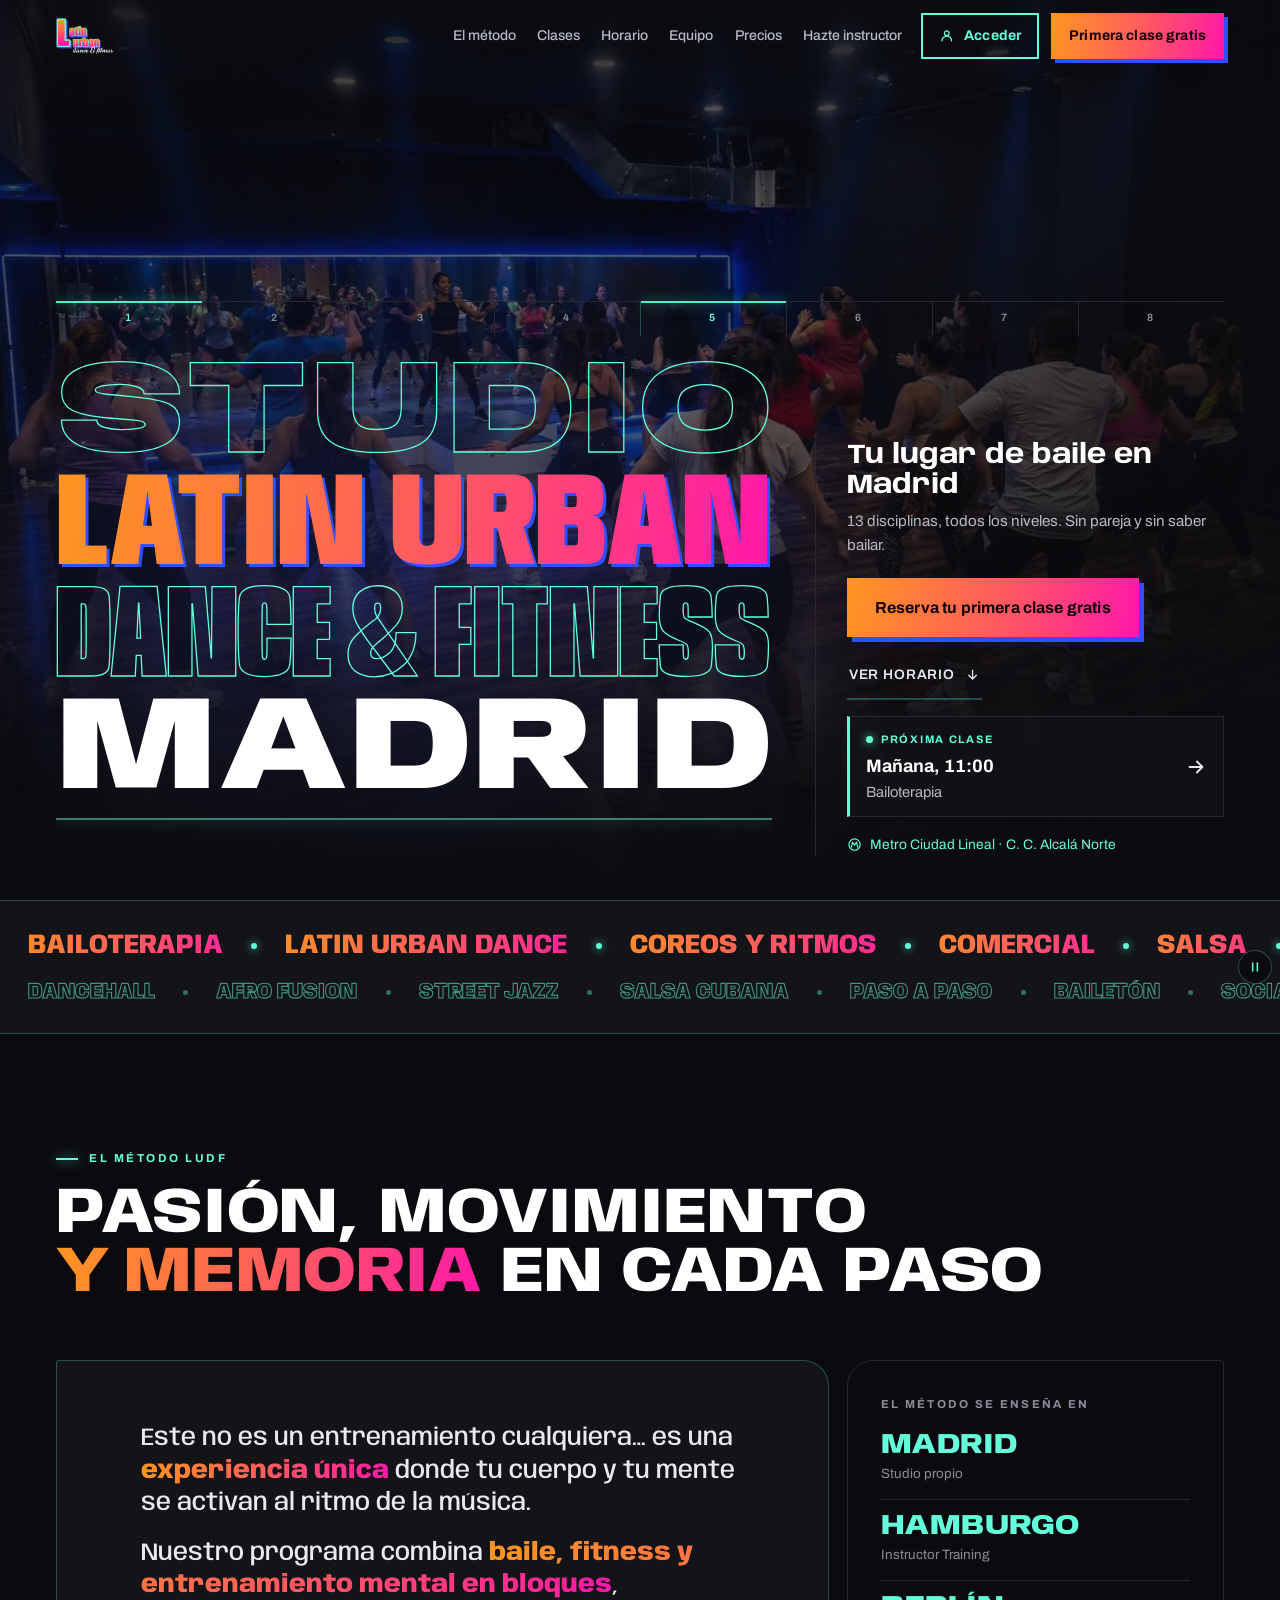
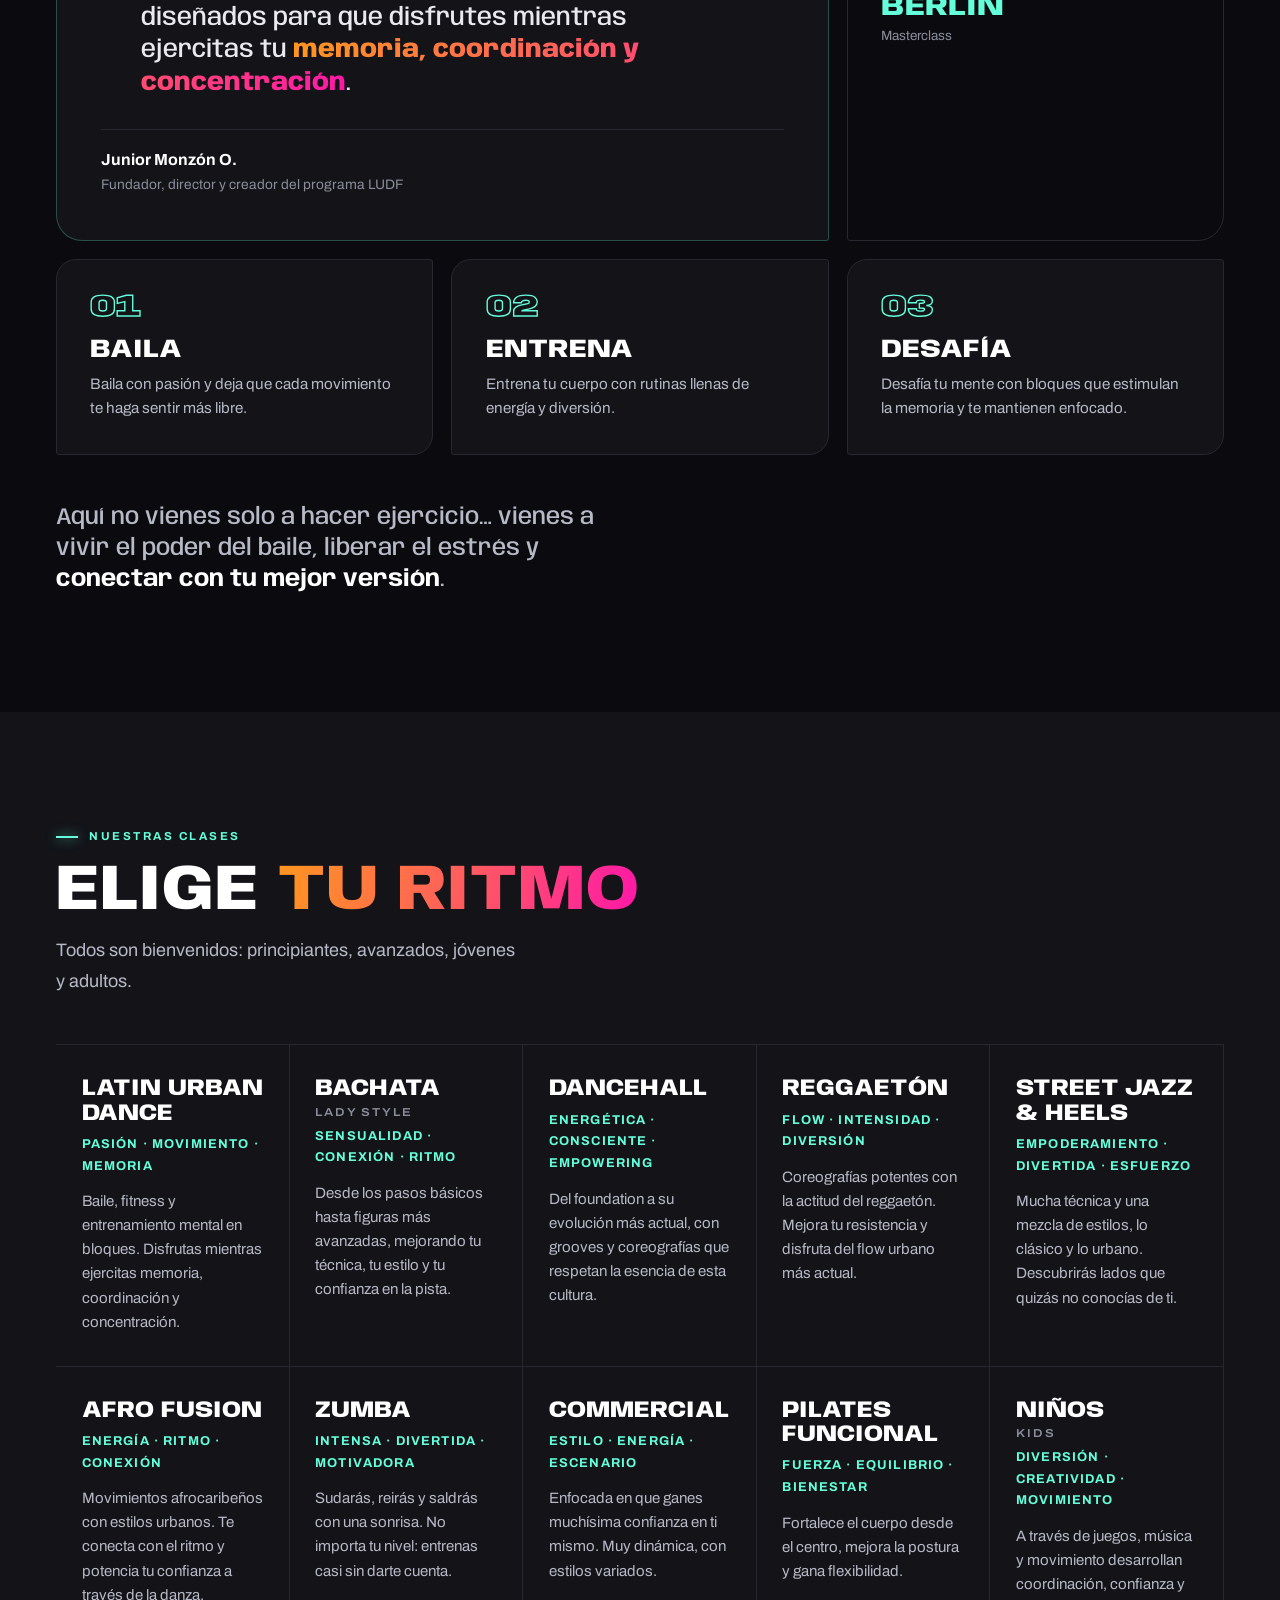
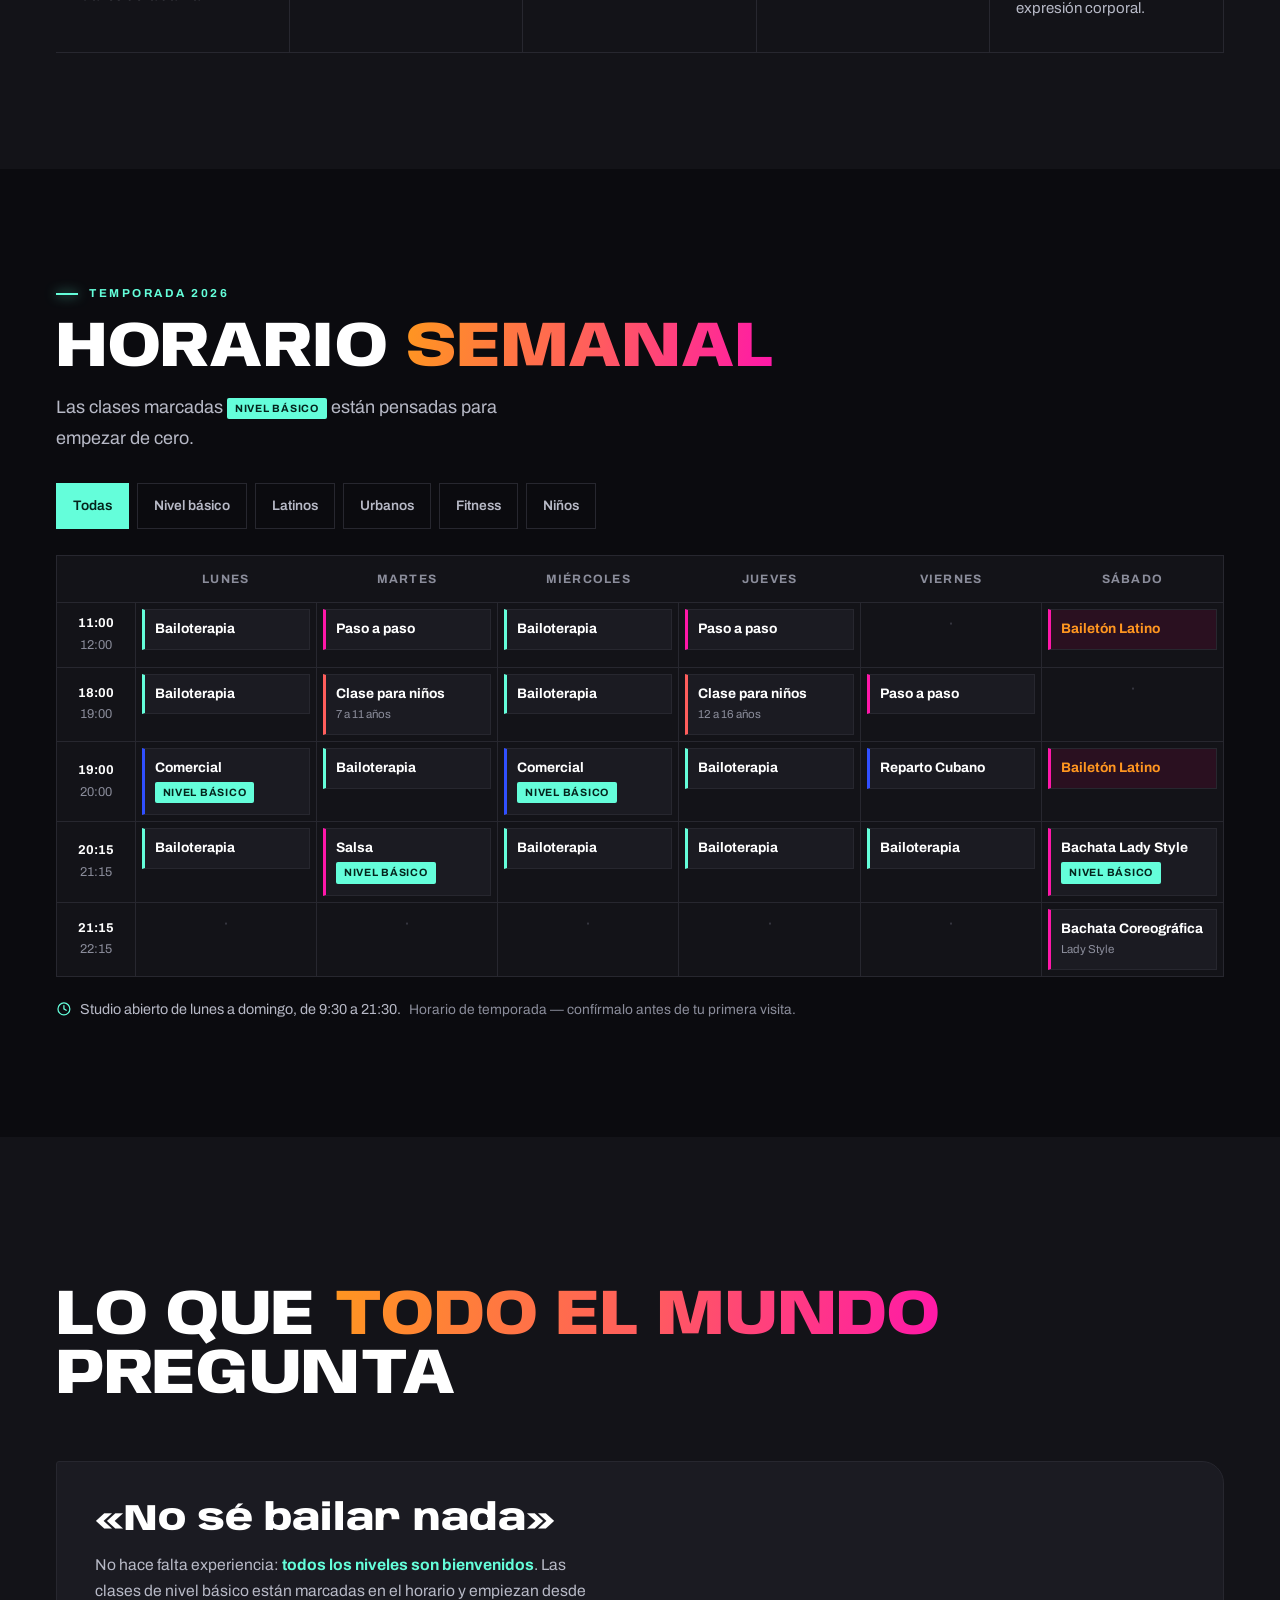
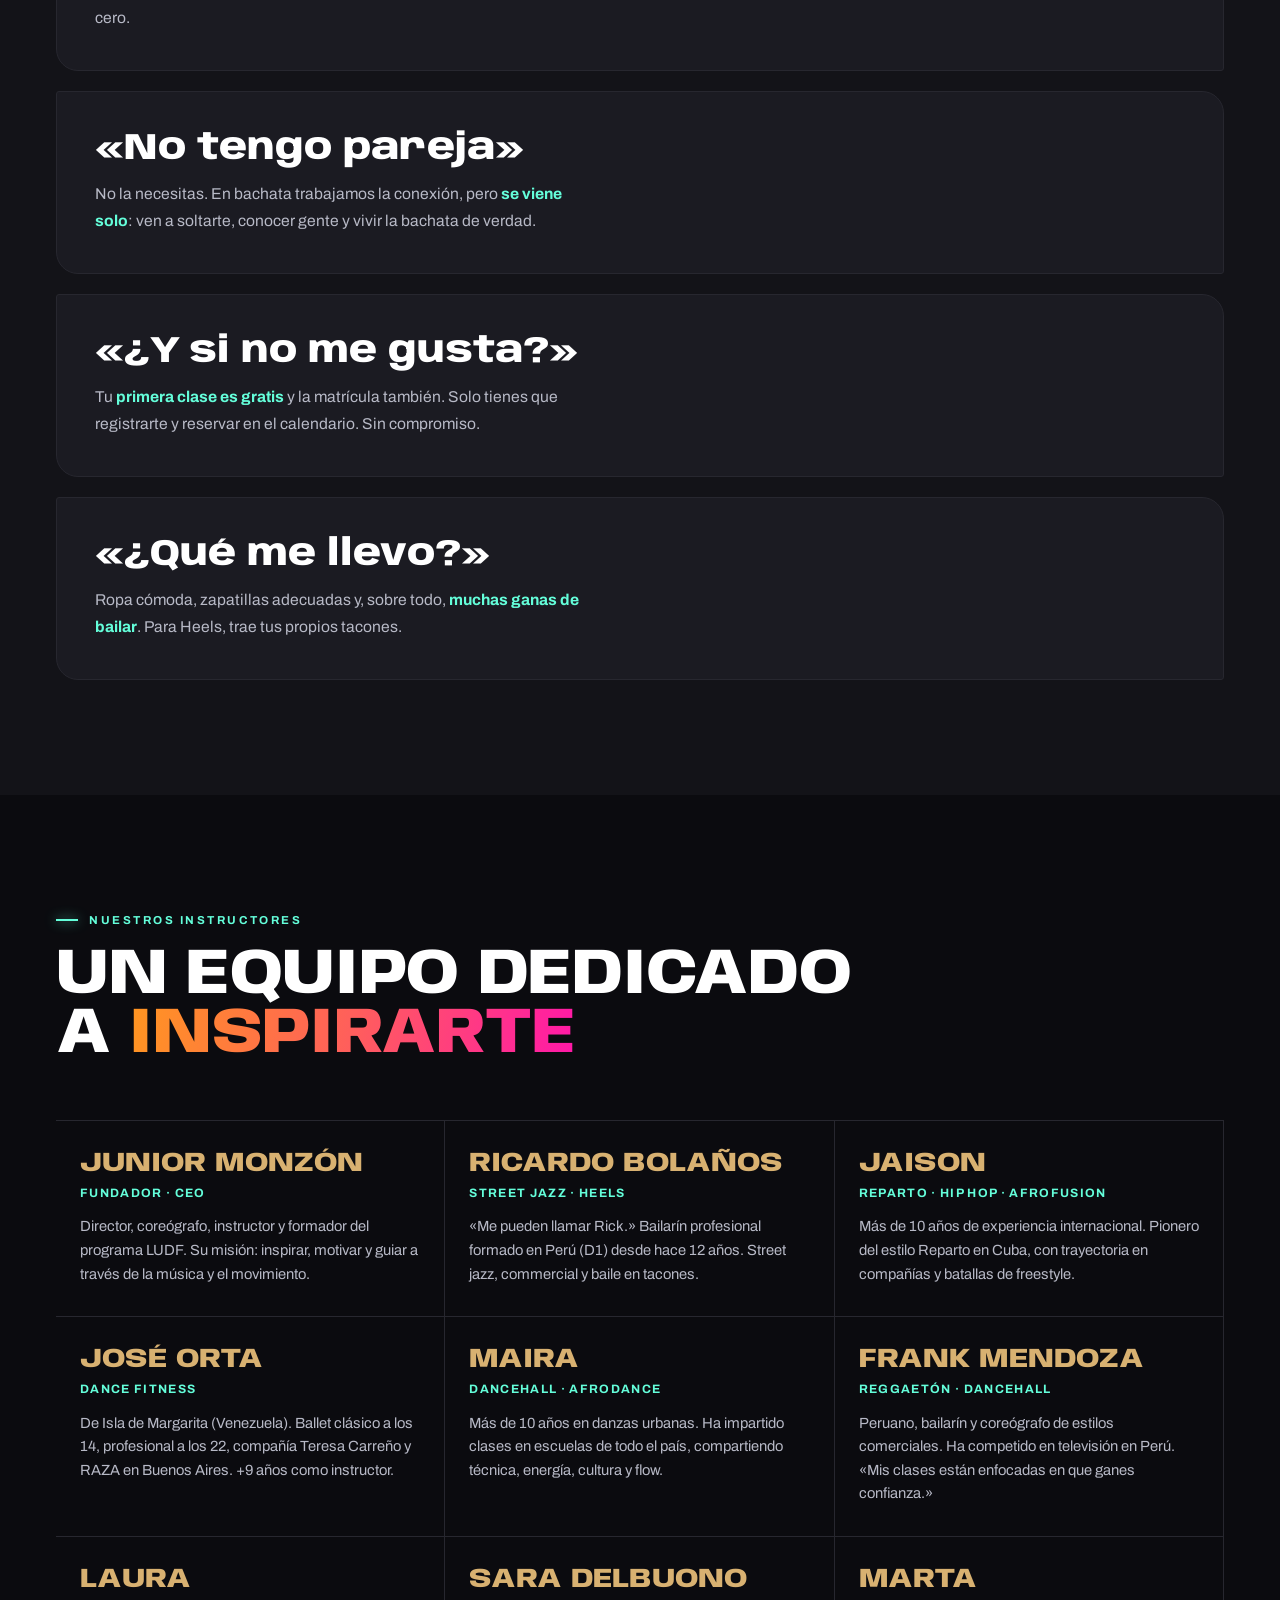
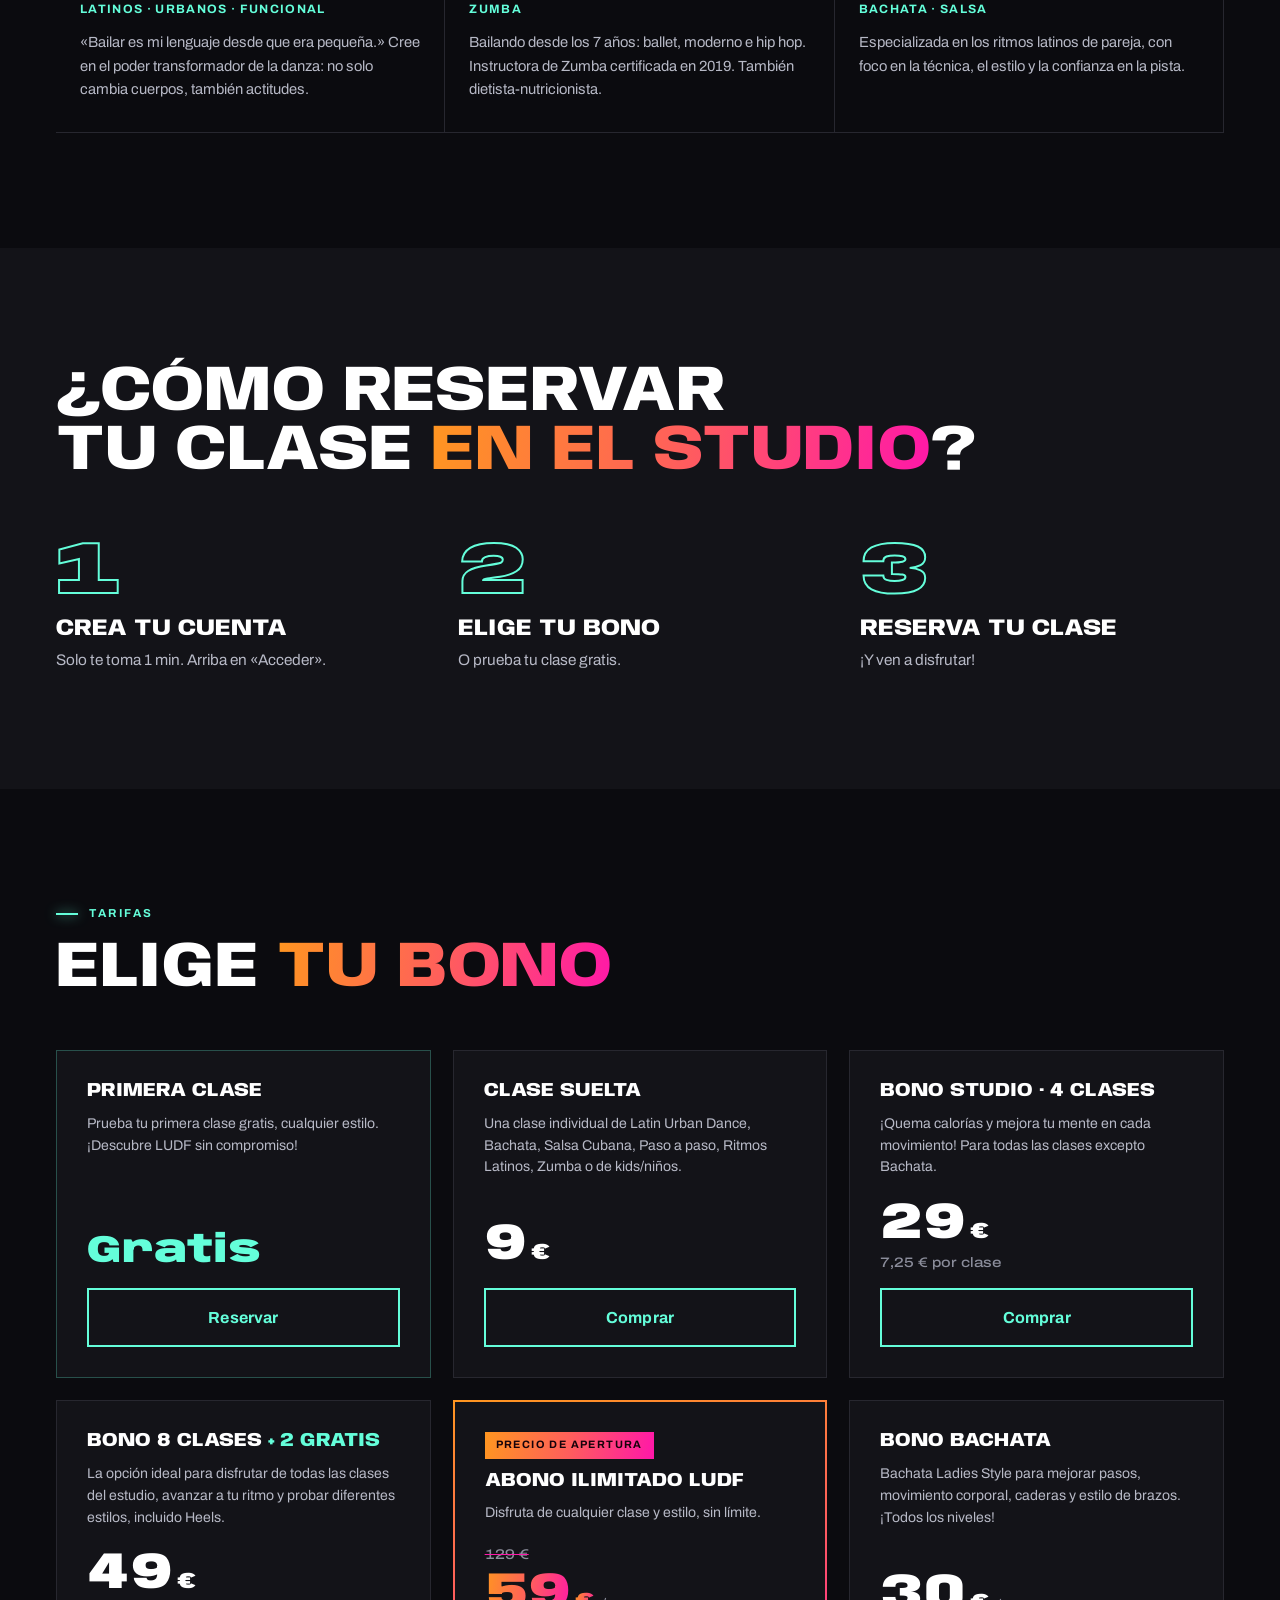
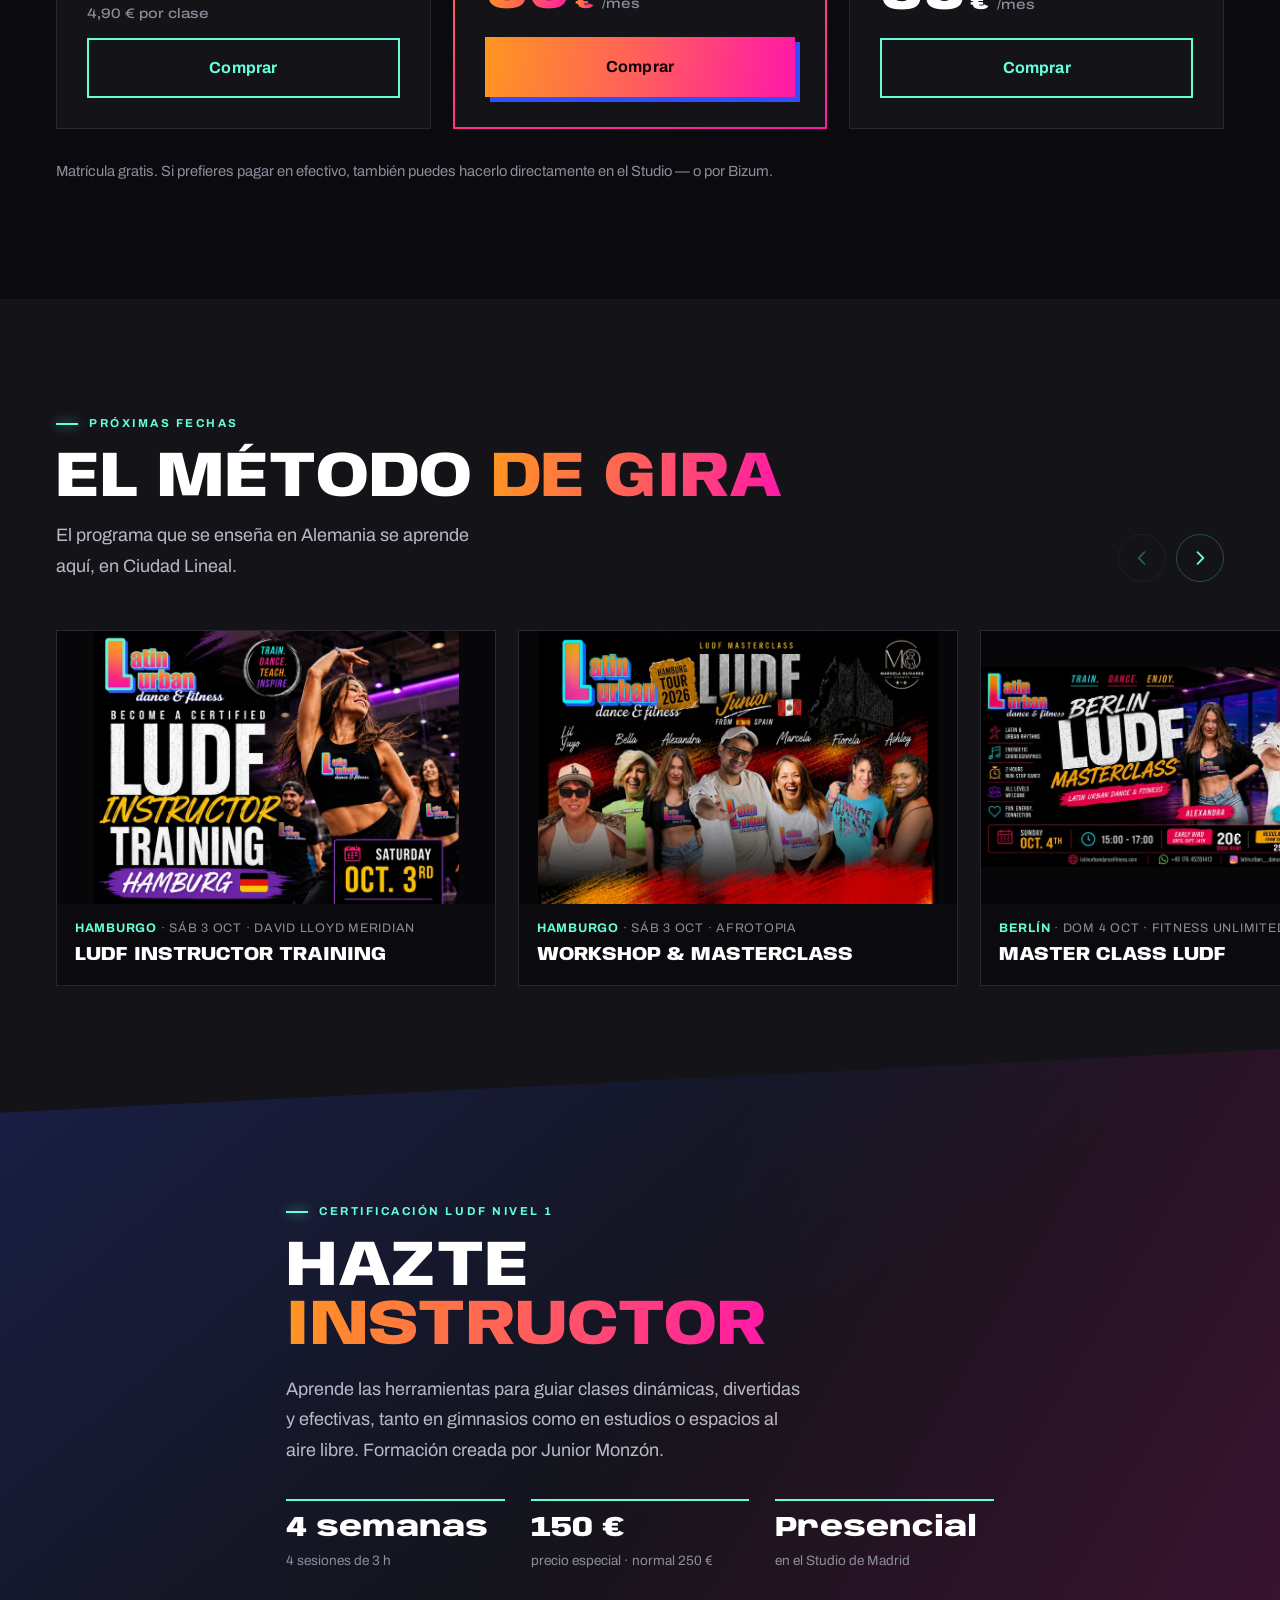
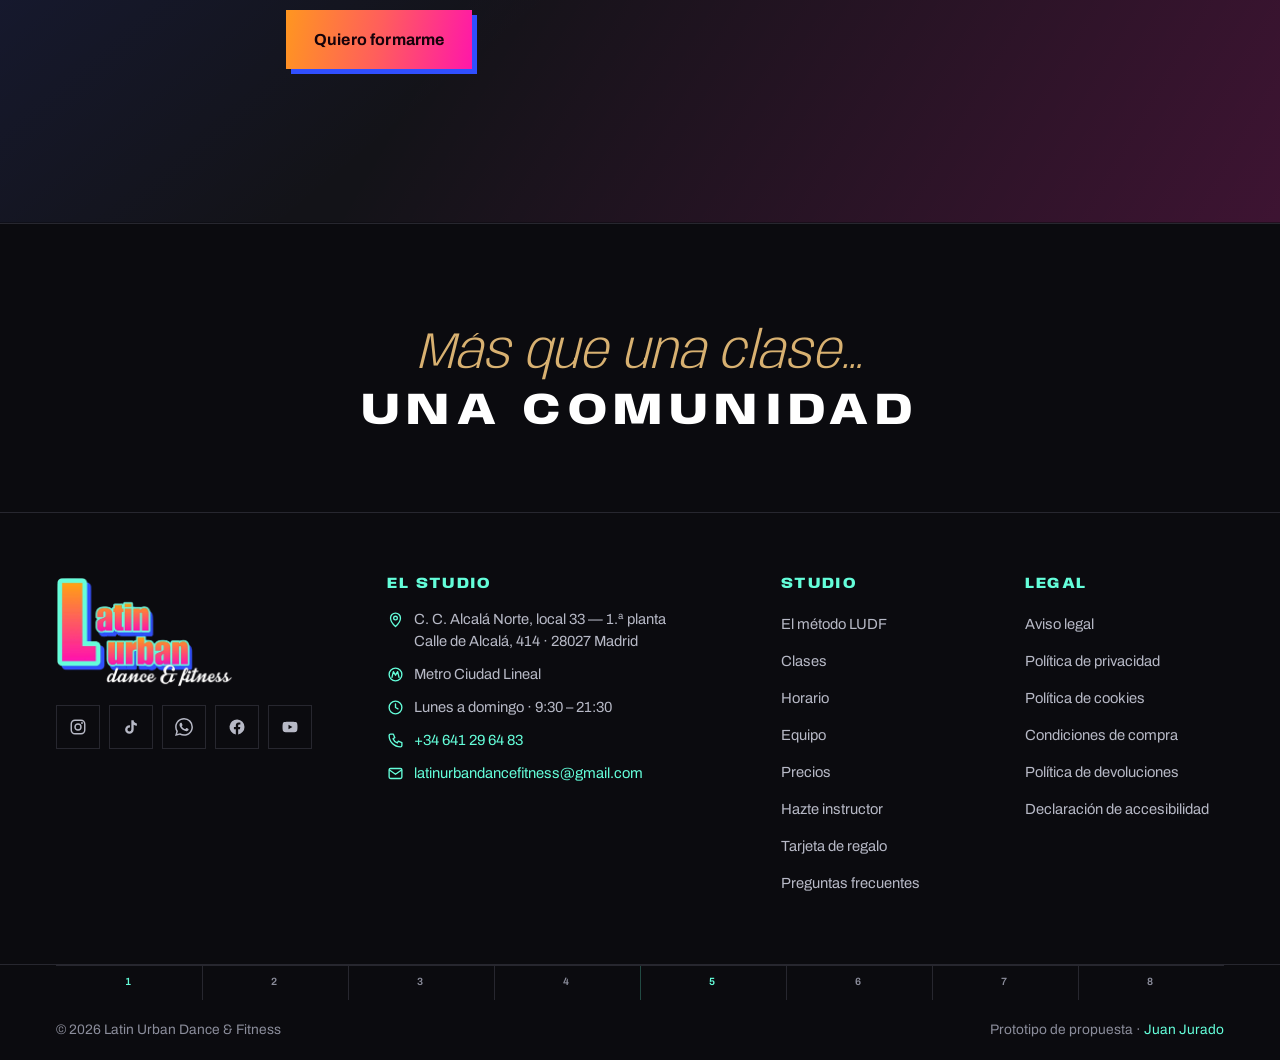
==== commit 66914636: "feat: home definitiva — cuenta de entrada, próxima clase y horario vigente Hero rehecho: el rótulo e" ====
--- a/index.html
+++ b/index.html
@@ -38,12 +38,15 @@
   <symbol id="i-flecha" viewBox="0 0 24 24"><path d="M12 5v14m-6-6 6 6 6-6" fill="none" stroke="currentColor" stroke-width="2" stroke-linecap="round" stroke-linejoin="round"/></symbol>
   <symbol id="i-pausa" viewBox="0 0 24 24"><path d="M8 5v14M16 5v14" stroke="currentColor" stroke-width="2.6" stroke-linecap="round"/></symbol>
   <symbol id="i-play" viewBox="0 0 24 24"><path d="M8 5.5v13l10-6.5Z" fill="currentColor"/></symbol>
+  <symbol id="i-izq" viewBox="0 0 24 24"><path d="m15 5-7 7 7 7" fill="none" stroke="currentColor" stroke-width="2.2" stroke-linecap="round" stroke-linejoin="round"/></symbol>
+  <symbol id="i-der" viewBox="0 0 24 24"><path d="m9 5 7 7-7 7" fill="none" stroke="currentColor" stroke-width="2.2" stroke-linecap="round" stroke-linejoin="round"/></symbol>
+  <symbol id="i-flecha-der" viewBox="0 0 24 24"><path d="M5 12h14m-6-6 6 6-6 6" fill="none" stroke="currentColor" stroke-width="2" stroke-linecap="round" stroke-linejoin="round"/></symbol>
 </svg>
 
 <header class="cab" id="cab">
   <div class="env cab__env">
     <a class="cab__logo" href="#principal" aria-label="Studio Latin Urban Dance &amp; Fitness — inicio">
-      <img src="assets/img/logo.webp" alt="Latin Urban Dance &amp; Fitness" width="1000" height="622">
+      <img src="assets/img/logo-360.png" alt="Latin Urban Dance &amp; Fitness" width="360" height="225">
     </a>
     <nav class="nav" id="nav" aria-label="Principal">
       <ul class="nav__lista">
@@ -53,10 +56,13 @@
         <li><a class="nav__enlace" href="#equipo">Equipo</a></li>
         <li><a class="nav__enlace" href="#bonos">Precios</a></li>
         <li><a class="nav__enlace" href="#formacion">Hazte instructor</a></li>
+        <li class="nav__extra"><a class="btn btn--fuego btn--ancho" href="#bonos">Reserva tu primera clase gratis</a></li>
+        <li class="nav__extra"><a class="btn btn--linea btn--ancho" href="#"><svg class="ico" aria-hidden="true"><use href="#i-usuario"/></svg>Acceder</a></li>
       </ul>
     </nav>
     <div class="cab__acciones">
       <a class="btn btn--linea btn--peq cab__acceder" href="#"><svg class="ico" aria-hidden="true"><use href="#i-usuario"/></svg>Acceder</a>
+      <a class="btn btn--fuego btn--peq cab__cta" href="#bonos">Primera clase gratis</a>
       <button class="cab__menu" id="cab-menu" type="button" aria-expanded="false" aria-controls="nav">
         <svg class="ico ico--menu" aria-hidden="true"><use href="#i-menu"/></svg>
         <svg class="ico ico--cerrar" aria-hidden="true"><use href="#i-cerrar"/></svg>
@@ -64,17 +70,21 @@
       </button>
     </div>
   </div>
+  <!-- Progreso de lectura: dónde estás en la página -->
+  <span class="cab__progreso" id="progreso" aria-hidden="true"></span>
 </header>
 
 <main id="principal">
 
   <!-- ===============================================================
-       1 · HERO — el rótulo y el espejo
-       Las 4 líneas encajan a sangre: font-size calc(100cqw/5.4) con un
-       font-stretch por línea medido por bisección en Chrome (0px de
-       desbordamiento verificado a 390 y 1440).
-       =============================================================== -->
-  <section class="hero">
+       1 · HERO — la cuenta de entrada
+       Como un profe antes de empezar: la regla cuenta 1…8 y cada línea
+       del rótulo entra en un tiempo (5, 6, 7, 8). En el «1» siguiente
+       aparece el panel. Una sola vez; nada se repite en bucle.
+       Encaje a sangre: font-size 100cqw/5.4 y un font-stretch por línea
+       medido por bisección (0 px de desbordamiento).
+       =============================================================== -->
+  <section class="hero" aria-labelledby="rotulo">
     <div class="hero__foto" aria-hidden="true">
       <img src="assets/img/clase-sala-900.webp"
            srcset="assets/img/clase-sala-560.webp 560w, assets/img/clase-sala-900.webp 900w, assets/img/clase-sala-1400.webp 1400w"
@@ -83,36 +93,43 @@
 
     <div class="hero__env">
       <ol class="compas hero__compas" aria-hidden="true">
-        <li data-acento>1</li><li>2</li><li>3</li><li>4</li>
-        <li data-acento>5</li><li>6</li><li class="t7">7</li><li class="t8">8</li>
+        <li data-acento style="--b:1">1</li><li style="--b:2">2</li><li style="--b:3">3</li><li style="--b:4">4</li>
+        <li data-acento style="--b:5">5</li><li style="--b:6">6</li><li class="t7" style="--b:7">7</li><li class="t8" style="--b:8">8</li>
       </ol>
 
-      <div class="rotulo-caja">
-        <h1 class="rotulo" id="rotulo">
-          <span class="rotulo__l rotulo__l--studio l-hueco" style="--k:0">Studio</span>
-          <span class="rotulo__l rotulo__l--latin l-fuego" style="--k:1">Latin Urban</span>
-          <span class="rotulo__l rotulo__l--dance l-hueco" style="--k:2">Dance &amp; Fitness</span>
-          <span class="rotulo__l rotulo__l--madrid l-blanco" style="--k:3">Madrid</span>
-        </h1>
-        <!-- El espejo: su sala tiene una pared de espejo con tira LED azul.
-             El reflejo llega 90 ms tarde — un tiempo del compás. -->
-        <div class="espejo" aria-hidden="true">
-          <span class="espejo__led"></span>
-          <div class="espejo__copia">
-            <span class="rotulo__l rotulo__l--studio l-hueco">Studio</span>
-            <span class="rotulo__l rotulo__l--latin l-fuego">Latin Urban</span>
+      <div class="hero__rejilla">
+        <div class="rotulo-caja">
+          <h1 class="rotulo" id="rotulo">
+            <span class="rotulo__l rotulo__l--studio l-hueco" style="--k:0">Studio</span>
+            <span class="rotulo__l rotulo__l--latin l-fuego" style="--k:1">Latin Urban</span>
+            <span class="rotulo__l rotulo__l--dance l-hueco" style="--k:2">Dance &amp; Fitness</span>
+            <span class="rotulo__l rotulo__l--madrid l-blanco" style="--k:3">Madrid</span>
+          </h1>
+          <!-- El espejo: su sala tiene una pared de espejo con tira LED. -->
+          <div class="espejo" aria-hidden="true">
+            <span class="espejo__led"></span>
+            <div class="espejo__copia">
+              <span class="rotulo__l rotulo__l--studio l-hueco">Studio</span>
+              <span class="rotulo__l rotulo__l--latin l-fuego">Latin Urban</span>
+            </div>
           </div>
         </div>
-      </div>
-
-      <div class="hero__pie">
-        <div class="hero__txt">
-          <p class="hero__claim">Tu lugar de baile en Madrid</p>
-          <p class="hero__sub">13 disciplinas · sin pareja y sin saber bailar<br class="solo-movil"> <span class="hero__metro"><svg class="ico" aria-hidden="true"><use href="#i-metro"/></svg>Metro Ciudad Lineal</span></p>
-        </div>
-        <div class="hero__ctas">
-          <a class="btn btn--fuego" href="#bonos">Reserva tu primera clase gratis</a>
-          <a class="btn btn--texto" href="#horario">Ver horarios <svg class="ico" aria-hidden="true"><use href="#i-flecha"/></svg></a>
+
+        <div class="hero__panel">
+          <p class="hero__claim" style="--i:0">Tu lugar de baile en Madrid</p>
+          <p class="hero__sub" style="--i:1">13 disciplinas, todos los niveles. Sin pareja y sin saber bailar.</p>
+          <div class="hero__ctas" style="--i:2">
+            <a class="btn btn--fuego" href="#bonos">Reserva tu primera clase gratis</a>
+            <a class="btn btn--texto" href="#horario">Ver horario <svg class="ico" aria-hidden="true"><use href="#i-flecha"/></svg></a>
+          </div>
+          <!-- Se rellena con el propio horario de la página (main.js) -->
+          <a class="proxima" id="proxima" href="#horario" style="--i:3" hidden>
+            <span class="proxima__et"><span class="proxima__punto" aria-hidden="true"></span>Próxima clase</span>
+            <span class="proxima__cuando" id="proxima-cuando"></span>
+            <span class="proxima__que" id="proxima-que"></span>
+            <svg class="ico proxima__ir" aria-hidden="true"><use href="#i-flecha-der"/></svg>
+          </a>
+          <p class="hero__donde" style="--i:4"><svg class="ico" aria-hidden="true"><use href="#i-metro"/></svg>Metro Ciudad Lineal · C. C. Alcalá Norte</p>
         </div>
       </div>
     </div>
@@ -153,7 +170,7 @@
       <h2 class="titular metodo__t entra entra--sube" id="metodo-t">Pasión, movimiento<br><em>y memoria</em> en cada paso</h2>
 
       <div class="bento">
-        <article class="bento__c bento__c--cita entra entra--sube" style="--i:0">
+        <article class="bento__c bento__c--cita entra entra--escala" style="--i:0">
           <blockquote class="cita">
             <p>Este no es un entrenamiento cualquiera… es una <b>experiencia única</b> donde tu cuerpo y tu mente se activan al ritmo de la música.</p>
             <p>Nuestro programa combina <b>baile, fitness y entrenamiento mental en bloques</b>, diseñados para que disfrutes mientras ejercitas tu <b>memoria, coordinación y concentración</b>.</p>
@@ -164,25 +181,25 @@
           </p>
         </article>
 
-        <article class="bento__c bento__c--bloque entra entra--sube" style="--i:1">
+        <article class="bento__c bento__c--bloque entra entra--escala" style="--i:1">
           <span class="bento__n" aria-hidden="true">01</span>
           <h3 class="bento__t">Baila</h3>
           <p>Baila con pasión y deja que cada movimiento te haga sentir más libre.</p>
         </article>
 
-        <article class="bento__c bento__c--bloque entra entra--sube" style="--i:2">
+        <article class="bento__c bento__c--bloque entra entra--escala" style="--i:2">
           <span class="bento__n" aria-hidden="true">02</span>
           <h3 class="bento__t">Entrena</h3>
           <p>Entrena tu cuerpo con rutinas llenas de energía y diversión.</p>
         </article>
 
-        <article class="bento__c bento__c--bloque entra entra--sube" style="--i:3">
+        <article class="bento__c bento__c--bloque entra entra--escala" style="--i:3">
           <span class="bento__n" aria-hidden="true">03</span>
           <h3 class="bento__t">Desafía</h3>
           <p>Desafía tu mente con bloques que estimulan la memoria y te mantienen enfocado.</p>
         </article>
 
-        <article class="bento__c bento__c--ciudades entra entra--sube" style="--i:4">
+        <article class="bento__c bento__c--ciudades entra entra--escala" style="--i:4">
           <p class="bento__et">El método se enseña en</p>
           <ol class="ciudades">
             <li><span class="ciudades__n">Madrid</span><span class="ciudades__d">Studio propio</span></li>
@@ -205,53 +222,53 @@
       <h2 class="titular clases__t entra entra--sube" id="clases-t">Elige <em>tu ritmo</em></h2>
       <p class="clases__intro entra entra--sube">Todos son bienvenidos: principiantes, avanzados, jóvenes y adultos.</p>
 
-      <ul class="clases__lista">
-        <li class="clase entra entra--sube" style="--i:0">
+      <ul class="clases__lista" data-ola>
+        <li class="clase entra entra--sube">
           <h3 class="clase__t">Latin Urban Dance</h3>
           <p class="clase__triada">Pasión · Movimiento · Memoria</p>
           <p class="clase__d">Baile, fitness y entrenamiento mental en bloques. Disfrutas mientras ejercitas memoria, coordinación y concentración.</p>
         </li>
-        <li class="clase entra entra--sube" style="--i:1">
+        <li class="clase entra entra--sube">
           <h3 class="clase__t">Bachata <span class="clase__mat">Lady Style</span></h3>
           <p class="clase__triada">Sensualidad · Conexión · Ritmo</p>
           <p class="clase__d">Desde los pasos básicos hasta figuras más avanzadas, mejorando tu técnica, tu estilo y tu confianza en la pista.</p>
         </li>
-        <li class="clase entra entra--sube" style="--i:2">
+        <li class="clase entra entra--sube">
           <h3 class="clase__t">Dancehall</h3>
           <p class="clase__triada">Energética · Consciente · Empowering</p>
           <p class="clase__d">Del foundation a su evolución más actual, con grooves y coreografías que respetan la esencia de esta cultura.</p>
         </li>
-        <li class="clase entra entra--sube" style="--i:3">
+        <li class="clase entra entra--sube">
           <h3 class="clase__t">Reggaetón</h3>
           <p class="clase__triada">Flow · Intensidad · Diversión</p>
           <p class="clase__d">Coreografías potentes con la actitud del reggaetón. Mejora tu resistencia y disfruta del flow urbano más actual.</p>
         </li>
-        <li class="clase entra entra--sube" style="--i:4">
+        <li class="clase entra entra--sube">
           <h3 class="clase__t">Street Jazz &amp; Heels</h3>
           <p class="clase__triada">Empoderamiento · Divertida · Esfuerzo</p>
           <p class="clase__d">Mucha técnica y una mezcla de estilos, lo clásico y lo urbano. Descubrirás lados que quizás no conocías de ti.</p>
         </li>
-        <li class="clase entra entra--sube" style="--i:5">
+        <li class="clase entra entra--sube">
           <h3 class="clase__t">Afro Fusion</h3>
           <p class="clase__triada">Energía · Ritmo · Conexión</p>
           <p class="clase__d">Movimientos afrocaribeños con estilos urbanos. Te conecta con el ritmo y potencia tu confianza a través de la danza.</p>
         </li>
-        <li class="clase entra entra--sube" style="--i:6">
+        <li class="clase entra entra--sube">
           <h3 class="clase__t">Zumba</h3>
           <p class="clase__triada">Intensa · Divertida · Motivadora</p>
           <p class="clase__d">Sudarás, reirás y saldrás con una sonrisa. No importa tu nivel: entrenas casi sin darte cuenta.</p>
         </li>
-        <li class="clase entra entra--sube" style="--i:7">
+        <li class="clase entra entra--sube">
           <h3 class="clase__t">Commercial</h3>
           <p class="clase__triada">Estilo · Energía · Escenario</p>
           <p class="clase__d">Enfocada en que ganes muchísima confianza en ti mismo. Muy dinámica, con estilos variados.</p>
         </li>
-        <li class="clase entra entra--sube" style="--i:8">
+        <li class="clase entra entra--sube">
           <h3 class="clase__t">Pilates Funcional</h3>
           <p class="clase__triada">Fuerza · Equilibrio · Bienestar</p>
           <p class="clase__d">Fortalece el cuerpo desde el centro, mejora la postura y gana flexibilidad.</p>
         </li>
-        <li class="clase entra entra--sube" style="--i:9">
+        <li class="clase entra entra--sube">
           <h3 class="clase__t">Niños <span class="clase__mat">Kids</span></h3>
           <p class="clase__triada">Diversión · Creatividad · Movimiento</p>
           <p class="clase__d">A través de juegos, música y movimiento desarrollan coordinación, confianza y expresión corporal.</p>
@@ -266,7 +283,7 @@
        =============================================================== -->
   <section class="seccion horario" id="horario" aria-labelledby="horario-t">
     <div class="env">
-      <p class="eyebrow entra entra--sube">Temporada 26/27</p>
+      <p class="eyebrow entra entra--sube">Temporada 2026</p>
       <h2 class="titular horario__t entra entra--sube" id="horario-t">Horario <em>semanal</em></h2>
       <p class="horario__intro entra entra--sube">Las clases marcadas <b class="badge badge--inline">Nivel básico</b> están pensadas para empezar de cero.</p>
 
@@ -274,12 +291,14 @@
         <button class="filtro filtro--on" type="button" data-f="todo" aria-pressed="true">Todas</button>
         <button class="filtro" type="button" data-f="basico" aria-pressed="false">Nivel básico</button>
         <button class="filtro" type="button" data-f="latino" aria-pressed="false">Latinos</button>
+        <button class="filtro" type="button" data-f="urbano" aria-pressed="false">Urbanos</button>
         <button class="filtro" type="button" data-f="fitness" aria-pressed="false">Fitness</button>
+        <button class="filtro" type="button" data-f="ninos" aria-pressed="false">Niños</button>
       </div>
 
-      <div class="tabla-caja entra">
+      <div class="tabla-caja" data-grupo>
         <table class="tabla" id="tabla">
-          <caption class="vo">Horario de clases por día y franja horaria, temporada 26/27</caption>
+          <caption class="vo">Horario de clases por día y franja horaria, temporada 2026</caption>
           <thead>
             <tr>
               <th scope="col"><span class="vo">Hora</span></th>
@@ -287,42 +306,53 @@
               <th scope="col">Jueves</th><th scope="col">Viernes</th><th scope="col">Sábado</th>
             </tr>
           </thead>
+          <!-- Transcripción literal de la imagen publicada el 24-09-2026
+               ("horarios temporada 2026.jpg"). Confirmar con el cliente. -->
           <tbody>
             <tr>
               <th scope="row" class="hora">11:00<span>12:00</span></th>
+              <td><a class="cl" data-c="fitness" href="#bonos"><span class="cl__n">Bailoterapia</span></a></td>
+              <td><a class="cl" data-c="latino" href="#bonos"><span class="cl__n">Paso a paso</span></a></td>
+              <td><a class="cl" data-c="fitness" href="#bonos"><span class="cl__n">Bailoterapia</span></a></td>
+              <td><a class="cl" data-c="latino" href="#bonos"><span class="cl__n">Paso a paso</span></a></td>
               <td class="vacia"><span class="vo">Sin clase</span><span aria-hidden="true">·</span></td>
-              <td><a class="cl" data-c="latino basico" href="#bonos"><span class="cl__n">Paso a paso</span><b class="badge">Nivel básico</b></a></td>
-              <td class="vacia"><span class="vo">Sin clase</span><span aria-hidden="true">·</span></td>
-              <td><a class="cl" data-c="latino basico" href="#bonos"><span class="cl__n">Paso a paso</span><b class="badge">Nivel básico</b></a></td>
-              <td class="vacia"><span class="vo">Sin clase</span><span aria-hidden="true">·</span></td>
+              <td><a class="cl cl--fiesta" data-c="latino" href="#bonos"><span class="cl__n">Bailetón Latino</span></a></td>
+            </tr>
+            <tr>
+              <th scope="row" class="hora">18:00<span>19:00</span></th>
+              <td><a class="cl" data-c="fitness" href="#bonos"><span class="cl__n">Bailoterapia</span></a></td>
+              <td><a class="cl" data-c="ninos" href="#bonos"><span class="cl__n">Clase para niños</span><span class="cl__extra">7 a 11 años</span></a></td>
+              <td><a class="cl" data-c="fitness" href="#bonos"><span class="cl__n">Bailoterapia</span></a></td>
+              <td><a class="cl" data-c="ninos" href="#bonos"><span class="cl__n">Clase para niños</span><span class="cl__extra">12 a 16 años</span></a></td>
+              <td><a class="cl" data-c="latino" href="#bonos"><span class="cl__n">Paso a paso</span></a></td>
               <td class="vacia"><span class="vo">Sin clase</span><span aria-hidden="true">·</span></td>
             </tr>
             <tr>
-              <th scope="row" class="hora">18:00<span>19:00</span></th>
+              <th scope="row" class="hora">19:00<span>20:00</span></th>
               <td><a class="cl" data-c="urbano basico" href="#bonos"><span class="cl__n">Comercial</span><b class="badge">Nivel básico</b></a></td>
-              <td><a class="cl" data-c="fitness" href="#bonos"><span class="cl__n">Tonificación Dance</span></a></td>
+              <td><a class="cl" data-c="fitness" href="#bonos"><span class="cl__n">Bailoterapia</span></a></td>
               <td><a class="cl" data-c="urbano basico" href="#bonos"><span class="cl__n">Comercial</span><b class="badge">Nivel básico</b></a></td>
-              <td><a class="cl" data-c="fitness" href="#bonos"><span class="cl__n">Tonificación Dance</span></a></td>
-              <td><a class="cl" data-c="latino basico" href="#bonos"><span class="cl__n">Paso a paso</span><b class="badge">Nivel básico</b></a></td>
-              <td><a class="cl cl--fiesta" data-c="latino" href="#bonos"><span class="cl__n">Bailetón Latino</span><span class="cl__extra">18:00–19:30 · con invitados</span></a></td>
+              <td><a class="cl" data-c="fitness" href="#bonos"><span class="cl__n">Bailoterapia</span></a></td>
+              <td><a class="cl" data-c="urbano" href="#bonos"><span class="cl__n">Reparto Cubano</span></a></td>
+              <td><a class="cl cl--fiesta" data-c="latino" href="#bonos"><span class="cl__n">Bailetón Latino</span></a></td>
             </tr>
             <tr>
-              <th scope="row" class="hora">19:00<span>20:00</span></th>
-              <td><a class="cl" data-c="fitness" href="#bonos"><span class="cl__n">Bailoterapia</span></a></td>
-              <td><a class="cl" data-c="fitness" href="#bonos"><span class="cl__n">Bailoterapia</span></a></td>
-              <td><a class="cl" data-c="fitness" href="#bonos"><span class="cl__n">Bailoterapia</span></a></td>
-              <td><a class="cl" data-c="fitness" href="#bonos"><span class="cl__n">Bailoterapia</span></a></td>
-              <td><a class="cl" data-c="fitness" href="#bonos"><span class="cl__n">Bailoterapia</span></a></td>
-              <td><a class="cl" data-c="latino basico" href="#bonos"><span class="cl__n">Bachata</span><b class="badge">Nivel básico</b><span class="cl__extra">20:00–21:00</span></a></td>
+              <th scope="row" class="hora">20:15<span>21:15</span></th>
+              <td><a class="cl" data-c="fitness" href="#bonos"><span class="cl__n">Bailoterapia</span></a></td>
+              <td><a class="cl" data-c="latino basico" href="#bonos"><span class="cl__n">Salsa</span><b class="badge">Nivel básico</b></a></td>
+              <td><a class="cl" data-c="fitness" href="#bonos"><span class="cl__n">Bailoterapia</span></a></td>
+              <td><a class="cl" data-c="fitness" href="#bonos"><span class="cl__n">Bailoterapia</span></a></td>
+              <td><a class="cl" data-c="fitness" href="#bonos"><span class="cl__n">Bailoterapia</span></a></td>
+              <td><a class="cl" data-c="latino basico" href="#bonos"><span class="cl__n">Bachata Lady Style</span><b class="badge">Nivel básico</b></a></td>
             </tr>
             <tr>
-              <th scope="row" class="hora">20:15<span>21:30</span></th>
-              <td><a class="cl" data-c="fitness" href="#bonos"><span class="cl__n">Bailoterapia</span></a></td>
-              <td><a class="cl" data-c="latino basico" href="#bonos"><span class="cl__n">Salsa</span><b class="badge">Nivel básico</b><span class="cl__extra">con Naomi</span></a></td>
-              <td><a class="cl" data-c="fitness" href="#bonos"><span class="cl__n">Zumba</span></a></td>
-              <td><a class="cl" data-c="fitness" href="#bonos"><span class="cl__n">Bailoterapia</span></a></td>
+              <th scope="row" class="hora">21:15<span>22:15</span></th>
               <td class="vacia"><span class="vo">Sin clase</span><span aria-hidden="true">·</span></td>
-              <td><a class="cl" data-c="latino" href="#bonos"><span class="cl__n">Bachata Coreográfico</span><span class="cl__extra">21:00–22:00 · con Valeria</span></a></td>
+              <td class="vacia"><span class="vo">Sin clase</span><span aria-hidden="true">·</span></td>
+              <td class="vacia"><span class="vo">Sin clase</span><span aria-hidden="true">·</span></td>
+              <td class="vacia"><span class="vo">Sin clase</span><span aria-hidden="true">·</span></td>
+              <td class="vacia"><span class="vo">Sin clase</span><span aria-hidden="true">·</span></td>
+              <td><a class="cl" data-c="latino" href="#bonos"><span class="cl__n">Bachata Coreográfica</span><span class="cl__extra">Lady Style</span></a></td>
             </tr>
           </tbody>
         </table>
@@ -373,48 +403,48 @@
       <p class="eyebrow entra entra--sube">Nuestros instructores</p>
       <h2 class="titular equipo__t entra entra--sube" id="equipo-t">Un equipo dedicado<br>a <em>inspirarte</em></h2>
 
-      <ul class="equipo__lista">
-        <li class="persona entra entra--sube" style="--i:0">
+      <ul class="equipo__lista" data-ola>
+        <li class="persona entra entra--sube">
           <p class="persona__n">Junior Monzón</p>
           <p class="persona__rol">Fundador · CEO</p>
           <p class="persona__d">Director, coreógrafo, instructor y formador del programa LUDF. Su misión: inspirar, motivar y guiar a través de la música y el movimiento.</p>
         </li>
-        <li class="persona entra entra--sube" style="--i:1">
+        <li class="persona entra entra--sube">
           <p class="persona__n">Ricardo Bolaños</p>
           <p class="persona__rol">Street Jazz · Heels</p>
           <p class="persona__d">«Me pueden llamar Rick.» Bailarín profesional formado en Perú (D1) desde hace 12 años. Street jazz, commercial y baile en tacones.</p>
         </li>
-        <li class="persona entra entra--sube" style="--i:2">
+        <li class="persona entra entra--sube">
           <p class="persona__n">Jaison</p>
           <p class="persona__rol">Reparto · Hip Hop · AfroFusion</p>
           <p class="persona__d">Más de 10 años de experiencia internacional. Pionero del estilo Reparto en Cuba, con trayectoria en compañías y batallas de freestyle.</p>
         </li>
-        <li class="persona entra entra--sube" style="--i:3">
+        <li class="persona entra entra--sube">
           <p class="persona__n">José Orta</p>
           <p class="persona__rol">Dance Fitness</p>
           <p class="persona__d">De Isla de Margarita (Venezuela). Ballet clásico a los 14, profesional a los 22, compañía Teresa Carreño y RAZA en Buenos Aires. +9 años como instructor.</p>
         </li>
-        <li class="persona entra entra--sube" style="--i:4">
+        <li class="persona entra entra--sube">
           <p class="persona__n">Maira</p>
           <p class="persona__rol">Dancehall · Afrodance</p>
           <p class="persona__d">Más de 10 años en danzas urbanas. Ha impartido clases en escuelas de todo el país, compartiendo técnica, energía, cultura y flow.</p>
         </li>
-        <li class="persona entra entra--sube" style="--i:5">
+        <li class="persona entra entra--sube">
           <p class="persona__n">Frank Mendoza</p>
           <p class="persona__rol">Reggaetón · Dancehall</p>
           <p class="persona__d">Peruano, bailarín y coreógrafo de estilos comerciales. Ha competido en televisión en Perú. «Mis clases están enfocadas en que ganes confianza.»</p>
         </li>
-        <li class="persona entra entra--sube" style="--i:6">
+        <li class="persona entra entra--sube">
           <p class="persona__n">Laura</p>
           <p class="persona__rol">Latinos · Urbanos · Funcional</p>
           <p class="persona__d">«Bailar es mi lenguaje desde que era pequeña.» Cree en el poder transformador de la danza: no solo cambia cuerpos, también actitudes.</p>
         </li>
-        <li class="persona entra entra--sube" style="--i:7">
+        <li class="persona entra entra--sube">
           <p class="persona__n">Sara Delbuono</p>
           <p class="persona__rol">Zumba</p>
           <p class="persona__d">Bailando desde los 7 años: ballet, moderno e hip hop. Instructora de Zumba certificada en 2019. También dietista-nutricionista.</p>
         </li>
-        <li class="persona entra entra--sube" style="--i:8">
+        <li class="persona entra entra--sube">
           <p class="persona__n">Marta</p>
           <p class="persona__rol">Bachata · Salsa</p>
           <p class="persona__d">Especializada en los ritmos latinos de pareja, con foco en la técnica, el estilo y la confianza en la pista.</p>
@@ -458,31 +488,31 @@
       <h2 class="titular bonos__t entra entra--sube" id="bonos-t">Elige <em>tu bono</em></h2>
 
       <ul class="bonos__lista">
-        <li class="bono bono--gratis entra">
+        <li class="bono bono--gratis">
           <h3 class="bono__t">Primera clase</h3>
           <p class="bono__d">Prueba tu primera clase gratis, cualquier estilo. ¡Descubre LUDF sin compromiso!</p>
           <p class="bono__p"><span class="bono__c bono__c--txt">Gratis</span></p>
           <a class="btn btn--linea btn--ancho" href="#">Reservar</a>
         </li>
-        <li class="bono entra">
+        <li class="bono">
           <h3 class="bono__t">Clase suelta</h3>
           <p class="bono__d">Una clase individual de Latin Urban Dance, Bachata, Salsa Cubana, Paso a paso, Ritmos Latinos, Zumba o de kids/niños.</p>
           <p class="bono__p"><span class="bono__c">9</span><span class="bono__m">€</span></p>
           <a class="btn btn--linea btn--ancho" href="#">Comprar</a>
         </li>
-        <li class="bono entra">
+        <li class="bono">
           <h3 class="bono__t">Bono Studio · 4 clases</h3>
           <p class="bono__d">¡Quema calorías y mejora tu mente en cada movimiento! Para todas las clases excepto Bachata.</p>
           <p class="bono__p"><span class="bono__c">29</span><span class="bono__m">€</span><span class="bono__u">7,25 € por clase</span></p>
           <a class="btn btn--linea btn--ancho" href="#">Comprar</a>
         </li>
-        <li class="bono entra">
+        <li class="bono">
           <h3 class="bono__t">Bono 8 clases <em>+ 2 gratis</em></h3>
           <p class="bono__d">La opción ideal para disfrutar de todas las clases del estudio, avanzar a tu ritmo y probar diferentes estilos, incluido Heels.</p>
           <p class="bono__p"><span class="bono__c">49</span><span class="bono__m">€</span><span class="bono__u">4,90 € por clase</span></p>
           <a class="btn btn--linea btn--ancho" href="#">Comprar</a>
         </li>
-        <li class="bono bono--top entra">
+        <li class="bono bono--top">
           <p class="bono__sello">Precio de apertura</p>
           <h3 class="bono__t">Abono ilimitado LUDF</h3>
           <p class="bono__d">Disfruta de cualquier clase y estilo, sin límite.</p>
@@ -492,7 +522,7 @@
           </p>
           <a class="btn btn--fuego btn--ancho" href="#">Comprar</a>
         </li>
-        <li class="bono entra">
+        <li class="bono">
           <h3 class="bono__t">Bono Bachata</h3>
           <p class="bono__d">Bachata Ladies Style para mejorar pasos, movimiento corporal, caderas y estilo de brazos. ¡Todos los niveles!</p>
           <p class="bono__p"><span class="bono__c">30</span><span class="bono__m">€</span><span class="bono__per">/mes</span></p>
@@ -500,7 +530,7 @@
         </li>
       </ul>
 
-      <p class="bonos__nota entra">Matrícula gratis. Si prefieres pagar en efectivo, también puedes hacerlo directamente en el Studio — o por Bizum.</p>
+      <p class="bonos__nota">Matrícula gratis. Si prefieres pagar en efectivo, también puedes hacerlo directamente en el Studio — o por Bizum.</p>
     </div>
   </section>
 
@@ -508,10 +538,16 @@
        10 · MASTERCLASSES — único scroll horizontal de la página
        =============================================================== -->
   <section class="seccion seccion--elevada tour" aria-labelledby="tour-t">
-    <div class="env">
-      <p class="eyebrow entra entra--sube">Próximas fechas</p>
-      <h2 class="titular tour__t entra entra--sube" id="tour-t">El método <em>de gira</em></h2>
-      <p class="tour__intro entra entra--sube">El programa que se enseña en Alemania se aprende aquí, en Ciudad Lineal.</p>
+    <div class="env tour__cab">
+      <div>
+        <p class="eyebrow entra entra--sube">Próximas fechas</p>
+        <h2 class="titular tour__t entra entra--sube" id="tour-t">El método <em>de gira</em></h2>
+        <p class="tour__intro entra entra--sube">El programa que se enseña en Alemania se aprende aquí, en Ciudad Lineal.</p>
+      </div>
+      <div class="tour__ctrl" role="group" aria-label="Desplazar las fechas">
+        <button class="tour__b" type="button" data-dir="-1" aria-controls="tour-pista"><svg class="ico" aria-hidden="true"><use href="#i-izq"/></svg><span class="vo">Anterior</span></button>
+        <button class="tour__b" type="button" data-dir="1" aria-controls="tour-pista"><svg class="ico" aria-hidden="true"><use href="#i-der"/></svg><span class="vo">Siguiente</span></button>
+      </div>
     </div>
     <ul class="tour__pista" id="tour-pista">
       <li class="fecha">
@@ -566,7 +602,7 @@
 
   <div class="env pie__env">
     <div class="pie__col pie__col--marca">
-      <img class="pie__logo" src="assets/img/logo.webp" alt="Latin Urban Dance &amp; Fitness" width="1000" height="622" loading="lazy" decoding="async">
+      <img class="pie__logo" src="assets/img/logo-360.png" alt="Latin Urban Dance &amp; Fitness" width="360" height="225" loading="lazy" decoding="async">
       <ul class="pie__redes">
         <li><a href="https://www.instagram.com/studio_latinurbandance/" aria-label="Instagram"><svg class="ico" aria-hidden="true"><use href="#i-ig"/></svg></a></li>
         <li><a href="#" aria-label="TikTok"><svg class="ico" aria-hidden="true"><use href="#i-tk"/></svg></a></li>
--- a/assets/css/global.css
+++ b/assets/css/global.css
@@ -57,13 +57,19 @@
   --display:'Anybody','Arial Narrow',Impact,sans-serif;
   --cuerpo:'Archivo',system-ui,-apple-system,'Segoe UI',Arial,sans-serif;
 
+  /* Movimiento. Regla del taller: solo transform y opacity.
+     --ease: muelle sin rebote (entradas y estados). --sale: salidas,
+     más cortas y discretas que las entradas. --muelle: rebote leve,
+     reservado a piezas pequeñas (botones). */
   --ease:cubic-bezier(.16,1,.3,1);
+  --sale:cubic-bezier(.55,0,1,.45);
   --muelle:cubic-bezier(.34,1.4,.64,1);
   --t-press:110ms;
   --t-corto:200ms;
-  --t-medio:460ms;
+  --t-medio:520ms;
   --t-largo:820ms;
-  --tiempo:90ms;             /* la unidad rítmica: un tiempo del compás */
+  --tiempo:110ms;            /* un tiempo de la cuenta de entrada del hero */
+  --t0:160ms;                /* respiro antes de empezar a contar */
 
   --env:1280px;
   --margen:clamp(18px,4.5vw,56px);
@@ -96,6 +102,9 @@
 }
 
 img,picture,svg,video{display:block;max-width:100%}
+/* [hidden] manda siempre: sin esto, la regla de arriba pintaba el sprite
+   de iconos como un bloque vacío de 150 px encima del hero */
+[hidden]{display:none!important}
 img{height:auto;border:0}
 button,input,select,textarea{font:inherit;color:inherit}
 a{color:inherit}
@@ -174,7 +183,11 @@
   content:"";width:22px;height:2px;
   background:var(--turquesa);
   box-shadow:0 0 12px rgba(100,254,218,.85);
-}
+  transform-origin:left;
+}
+/* La rayita se traza al entrar la sección: una línea que se enciende */
+.js .eyebrow.entra::before{transform:scaleX(0)}
+.js .eyebrow.entra.visible::before{transform:none;transition:transform 700ms var(--ease) 140ms}
 
 /* ---------- Titulares de sección ---------- */
 .titular{
@@ -200,90 +213,128 @@
   -webkit-text-stroke:1.6px var(--turquesa);
 }
 
-/* ---------- Botones ---------- */
+/* ---------- Botones ----------
+   Todo el movimiento es transform: el relleno, la sombra dura y el
+   brillo del hover viven en capas propias (::before / ::after) para no
+   animar nunca box-shadow ni background. */
 .btn{
-  position:relative;
+  position:relative;isolation:isolate;
   display:inline-flex;align-items:center;justify-content:center;gap:10px;
   padding:16px 28px;
   font-family:var(--cuerpo);
   font-size:1rem;font-weight:700;letter-spacing:.01em;
   text-decoration:none;text-align:center;
-  border:0;cursor:pointer;
-  transition:transform var(--t-corto) var(--muelle),
-             box-shadow var(--t-corto) var(--ease),
-             background-color var(--t-corto) var(--ease),
-             color var(--t-corto) var(--ease);
-}
-/* Principal: el degradado del logo con su sombra dura azul */
-.btn--fuego{
-  background:var(--fuego-h);
-  color:#16020A;
-  box-shadow:5px 5px 0 var(--azul);
-}
-.btn--fuego:hover{
-  transform:translate(-2px,-2px);
-  box-shadow:7px 7px 0 var(--azul);
-}
-.btn--fuego:active{
+  background:none;border:0;cursor:pointer;
+  -webkit-tap-highlight-color:transparent;
+  transition:transform var(--t-corto) var(--ease);
+}
+.btn::before,.btn::after{
+  content:"";position:absolute;inset:0;z-index:-1;
+  pointer-events:none;
+}
+.btn .ico{stroke:currentColor}
+
+/* Principal: el degradado del logo con su sombra dura azul.
+   Al pasar, el botón sube y la sombra se queda en su sitio: se «despega».
+   Al pulsar, baja hasta la sombra: se «aprieta». */
+.btn--fuego{color:#16020A}
+.btn--fuego::before{
+  background:var(--azul);
   transform:translate(5px,5px);
-  box-shadow:0 0 0 var(--azul);
-  transition-duration:var(--t-press);
-}
-.btn--linea{
-  background:transparent;color:var(--turquesa);
-  box-shadow:inset 0 0 0 2px var(--turquesa);
-}
-.btn--linea:hover{
-  transform:translateY(-2px);
-  background:rgba(100,254,218,.09);
-}
-.btn--linea:active{transform:translateY(0);transition-duration:var(--t-press)}
-
-/* Terciario: texto subrayado, al estilo del CTA secundario de Boiler Room */
+  transition:transform var(--t-corto) var(--ease);
+}
+.btn--fuego::after{background:var(--fuego-h)}
+.btn--fuego:hover{transform:translate(-2px,-2px)}
+.btn--fuego:hover::before{transform:translate(7px,7px)}
+.btn--fuego:active{transform:translate(5px,5px);transition-duration:var(--t-press)}
+.btn--fuego:active::before{transform:none;transition-duration:var(--t-press)}
+
+/* Secundario: contorno turquesa, se ilumina por dentro */
+.btn--linea{color:var(--turquesa)}
+.btn--linea::before{box-shadow:inset 0 0 0 2px var(--turquesa)}
+.btn--linea::after{
+  background:rgba(100,254,218,.1);
+  opacity:0;transition:opacity var(--t-corto) var(--ease);
+}
+.btn--linea:hover{transform:translateY(-2px)}
+.btn--linea:hover::after{opacity:1}
+.btn--linea:active{transform:scale(.97);transition-duration:var(--t-press)}
+
+/* Terciario: texto con subrayado que se traza */
 .btn--texto{
   padding:14px 2px;
-  background:none;color:var(--texto);
+  color:var(--texto);
   font-weight:600;letter-spacing:.06em;text-transform:uppercase;
   font-size:.86rem;
-  border-bottom:2px solid var(--linea-viva);
-}
-.btn--texto:hover{color:var(--turquesa);border-bottom-color:var(--turquesa)}
+}
+.btn--texto::before{top:auto;height:2px;background:var(--linea-viva)}
+.btn--texto::after{
+  top:auto;height:2px;background:var(--turquesa);
+  transform:scaleX(0);transform-origin:left;
+  transition:transform var(--t-corto) var(--ease);
+}
+.btn--texto:hover{color:var(--turquesa)}
+.btn--texto:hover::after{transform:none}
+.btn--texto:active{transform:translateY(1px);transition-duration:var(--t-press)}
+.btn--texto .ico{transition:transform var(--t-corto) var(--ease)}
+.btn--texto:hover .ico{transform:translateY(2px)}
 
 .btn--ancho{width:100%}
 .btn--peq{padding:11px 18px;font-size:.88rem}
-
-.enlace{
-  color:var(--turquesa);text-decoration:none;
-  background-image:linear-gradient(var(--turquesa),var(--turquesa));
-  background-size:0 1.5px;background-repeat:no-repeat;background-position:0 100%;
-  transition:background-size var(--t-corto) var(--ease);
-}
-.enlace:hover{background-size:100% 1.5px}
+.btn--peq.btn--fuego::before{transform:translate(4px,4px)}
+
+.enlace{position:relative;color:var(--turquesa);text-decoration:none}
+.enlace::after{
+  content:"";position:absolute;left:0;right:0;bottom:-2px;height:1.5px;
+  background:currentColor;
+  transform:scaleX(0);transform-origin:left;
+  transition:transform var(--t-corto) var(--ease);
+}
+.enlace:hover::after{transform:none}
+.enlace:active{opacity:.7}
 
 /* ---------- Entrada por scroll ----------
-   Nativa con animation-timeline: view() donde existe; con JS donde no.
-   Cada sección define su propio ritmo; no hay un único fade-up global. */
+   Una vez por elemento (IntersectionObserver en main.js). Cada sección
+   elige su gesto: subir, escalar o barrer de lado; y su paso (--paso)
+   entre elementos. Muelle sin rebote: se asienta, no bota. */
 .js .entra{opacity:0}
 .js .entra.visible{
   opacity:1;
-  transition:opacity var(--t-medio) var(--ease) calc(var(--i,0) * var(--tiempo)),
-             transform var(--t-medio) var(--muelle) calc(var(--i,0) * var(--tiempo));
+  transition:opacity var(--t-medio) var(--ease) calc(var(--i,0) * var(--paso,80ms)),
+             transform 700ms var(--ease) calc(var(--i,0) * var(--paso,80ms));
 }
 .js .entra--sube{transform:translateY(26px)}
-.js .entra--sube.visible{transform:none}
+.js .entra--escala{transform:translateY(14px) scale(.965)}
+.js .entra--lado{transform:translateX(-14px)}
+.js .entra.visible{transform:none}
+
+/* Grupo: el contenedor se observa una vez y sus piezas (.g) entran en
+   cadena según su --i (lo calcula main.js a partir de la rejilla real). */
+.js [data-grupo] .g{opacity:0;transform:translateX(-10px)}
+.js [data-grupo].visible .g{
+  opacity:1;transform:none;
+  transition:opacity 420ms var(--ease) calc(var(--i,0) * 45ms),
+             transform 560ms var(--ease) calc(var(--i,0) * 45ms);
+}
 
 @media (prefers-reduced-motion:reduce){
   *,*::before,*::after{
     animation-duration:.001ms!important;
+    animation-delay:0s!important;
     animation-iteration-count:1!important;
     transition-duration:.001ms!important;
+    transition-delay:0s!important;
     scroll-behavior:auto!important;
   }
-  .js .entra{opacity:1;transform:none}
+  .js .entra,.js [data-grupo] .g{opacity:1;transform:none}
+  .js .eyebrow.entra::before{transform:none}
 }
 .captura *,.captura *::before,.captura *::after{
   animation-duration:.001ms!important;
+  animation-delay:0s!important;
   animation-iteration-count:1!important;
   transition-duration:.001ms!important;
-}
-.captura .entra{opacity:1;transform:none}
+  transition-delay:0s!important;
+}
+.captura .entra,.captura [data-grupo] .g{opacity:1;transform:none}
+.captura .eyebrow.entra::before{transform:none}
--- a/assets/css/home.css
+++ b/assets/css/home.css
@@ -3,6 +3,12 @@
    Regla de reparto del riesgo: TODO el efecto se concentra en el hero
    y la cinta. Horario y precios van sin una gota de neón — son los
    bloques que venden y en ellos manda la legibilidad.
+
+   Movimiento, por frecuencia de uso:
+   · Una vez por visita (hero, secciones): expresivo y con ritmo.
+   · Frecuente (filtros, menú, hover): rápido, 110-220 ms.
+   · Precios: nada. El precio se lee, no se espera.
+   Solo se anima transform y opacity.
    ===================================================================== */
 
 .ico{width:1.1em;height:1.1em;flex:none;fill:none}
@@ -12,21 +18,32 @@
 /* =====================================================================
    Cabecera
    ===================================================================== */
-.cab{
-  position:fixed;top:0;left:0;right:0;z-index:100;
-  transition:background-color var(--t-medio) var(--ease),
-             border-color var(--t-medio) var(--ease);
-  border-bottom:1px solid transparent;
-}
-.cab.compacta{
-  background:rgba(11,11,15,.88);
-  backdrop-filter:blur(16px);
-  -webkit-backdrop-filter:blur(16px);
-  border-bottom-color:var(--linea);
-}
+.cab{position:fixed;top:0;left:0;right:0;z-index:100}
+/* El fondo compacto es una capa: aparece con opacity, no con background */
+.cab::before{
+  content:"";position:absolute;inset:0;z-index:-1;
+  background:rgba(11,11,15,.9);
+  backdrop-filter:blur(16px);-webkit-backdrop-filter:blur(16px);
+  border-bottom:1px solid var(--linea);
+  opacity:0;transition:opacity var(--t-medio) var(--ease);
+}
+.cab.compacta::before{opacity:1}
 .cab__env{display:flex;align-items:center;gap:18px;height:var(--cab-alto)}
-.cab__logo{flex:none;display:block;line-height:0}
+.cab__logo{flex:none;display:block;line-height:0;transition:transform var(--t-press) var(--ease)}
+.cab__logo:active{transform:scale(.96)}
 .cab__logo img{height:clamp(26px,3.6vw,36px);width:auto}
+
+/* Progreso de lectura: el degradado del logo avanza con el scroll */
+.cab__progreso{
+  position:absolute;left:0;right:0;bottom:-1px;height:2px;
+  background:var(--fuego-h);
+  transform:scaleX(0);transform-origin:left;
+  pointer-events:none;
+}
+@supports (animation-timeline: scroll()){
+  .cab__progreso{animation:progreso linear both;animation-timeline:scroll(root block)}
+}
+@keyframes progreso{to{transform:scaleX(1)}}
 
 .nav{margin-inline-start:auto}
 .nav__lista{display:flex;align-items:center;gap:clamp(10px,1.5vw,24px)}
@@ -34,7 +51,6 @@
   position:relative;display:block;padding:6px 1px;
   font-size:.88rem;font-weight:500;color:var(--texto-suave);
   text-decoration:none;white-space:nowrap;
-  transition:color var(--t-corto) var(--ease);
 }
 .nav__enlace::after{
   content:"";position:absolute;left:0;bottom:0;width:100%;height:2px;
@@ -43,78 +59,117 @@
 }
 .nav__enlace:hover{color:var(--blanco)}
 .nav__enlace:hover::after{transform:scaleX(1)}
-
-.cab__acciones{display:flex;align-items:center;gap:9px;flex:none}
+.nav__enlace:active{opacity:.7}
+.nav__extra{display:none}
+
+.cab__acciones{display:flex;align-items:center;gap:12px;flex:none}
+.cab__cta{display:none}
+@media (min-width:1200px){.cab__cta{display:inline-flex}}
 .cab__menu{
-  display:none;width:40px;height:40px;padding:0;
+  display:none;width:44px;height:44px;padding:0;
   align-items:center;justify-content:center;
   background:rgba(11,11,15,.6);color:var(--blanco);
   border:1px solid var(--linea);cursor:pointer;
+  -webkit-tap-highlight-color:transparent;
+  transition:transform var(--t-press) var(--ease);
 }
 .cab__menu:hover{border-color:var(--turquesa)}
+.cab__menu:active{transform:scale(.92)}
 .cab__menu .ico{width:21px;height:21px;stroke:currentColor}
 .cab__menu .ico--cerrar{display:none}
 .cab__menu[aria-expanded="true"] .ico--menu{display:none}
 .cab__menu[aria-expanded="true"] .ico--cerrar{display:block}
 
 @media (max-width:1023px){
+  .cab__acciones{margin-inline-start:auto}
   .cab__menu{display:flex}
   .cab__acceder{display:none}
+  /* El menú cae desde la cabecera. Abre en 220-320 ms, cierra en 150:
+     la salida es más corta que la entrada. Con Escape, al instante. */
   .nav{
     position:fixed;inset:var(--cab-alto) 0 auto 0;
-    margin:0;padding:6px var(--margen) 24px;
+    margin:0;padding:6px var(--margen) 26px;
     background:var(--negro-2);
     border-bottom:1px solid var(--linea-viva);
     max-height:calc(100dvh - var(--cab-alto));overflow-y:auto;
-    display:none;
+    visibility:hidden;opacity:0;transform:translateY(-10px);
+    transition:opacity 150ms var(--sale),transform 150ms var(--sale),visibility 0s linear 150ms;
   }
-  .nav.abierto{display:block}
+  .nav.abierto{
+    visibility:visible;opacity:1;transform:none;
+    transition:opacity 220ms var(--ease),transform 320ms var(--ease),visibility 0s;
+  }
+  .nav.al-instante{transition:none}
   .nav__lista{flex-direction:column;align-items:stretch;gap:0}
   .nav__enlace{padding:15px 1px;font-size:1.05rem;border-bottom:1px solid var(--linea)}
   .nav__enlace::after{display:none}
-}
-
-/* =====================================================================
-   1 · HERO
+  .nav__extra{display:block;padding-top:14px}
+  .nav__extra + .nav__extra{padding-top:12px}
+}
+
+/* =====================================================================
+   1 · HERO — la cuenta de entrada
    ===================================================================== */
 .hero{
+  --cuenta:8;                       /* tiempos visibles en la regla */
   position:relative;
-  min-height:min(100svh, 980px);
-  display:flex;flex-direction:column;justify-content:center;
-  padding-block:calc(var(--cab-alto) + clamp(18px,3vw,34px)) clamp(22px,3vw,38px);
+  min-height:100svh;
+  display:flex;flex-direction:column;justify-content:flex-end;
+  padding-block:calc(var(--cab-alto) + 24px) clamp(24px,3.4vw,48px);
   overflow:clip;
 }
+@media (max-width:899px){.hero{--cuenta:6}}
+
 .hero__foto{position:absolute;inset:0;z-index:0}
 .hero__foto img{
   width:100%;height:100%;object-fit:cover;
-  object-position:50% 38%;
-  opacity:.62;
-}
-/* El degradado protege la legibilidad del rótulo sin borrar la sala:
-   se abre en la franja central, donde está la gente. */
+  object-position:50% 30%;
+  opacity:.72;
+}
+/* Arriba se ve la sala; abajo y a la derecha se oscurece para el texto */
 .hero__foto::after{
   content:"";position:absolute;inset:0;
   background:
-    radial-gradient(64% 46% at 52% 44%, rgba(48,79,255,.2), transparent 72%),
+    radial-gradient(60% 50% at 30% 62%, rgba(48,79,255,.16), transparent 70%),
+    linear-gradient(90deg, rgba(11,11,15,.35) 0%, rgba(11,11,15,.1) 50%, rgba(11,11,15,.7) 100%),
     linear-gradient(180deg,
-      rgba(11,11,15,.9) 0%,
-      rgba(11,11,15,.38) 30%,
-      rgba(11,11,15,.46) 62%,
-      rgba(11,11,15,.93) 88%,
+      rgba(11,11,15,.88) 0%,
+      rgba(11,11,15,.2) 24%,
+      rgba(11,11,15,.35) 52%,
+      rgba(11,11,15,.9) 84%,
       var(--negro) 100%);
 }
+@media (max-width:1023px){
+  .hero__foto::after{
+    background:
+      linear-gradient(180deg,
+        rgba(11,11,15,.9) 0%,
+        rgba(11,11,15,.25) 22%,
+        rgba(11,11,15,.55) 50%,
+        rgba(11,11,15,.94) 74%,
+        var(--negro) 100%);
+  }
+}
+
 .hero__env{
   position:relative;z-index:1;
   width:100%;max-width:var(--env);margin-inline:auto;padding-inline:var(--margen);
-  display:flex;flex-direction:column;gap:clamp(14px,2.2vw,26px);
-}
-.hero__compas{margin-bottom:clamp(4px,1vw,10px)}
-
-/* --- El rótulo: 4 líneas a sangre --- */
-.rotulo-caja{position:relative}
+  display:flex;flex-direction:column;gap:clamp(14px,2vw,24px);
+}
+.hero__rejilla{display:grid;gap:clamp(24px,3.4vw,56px);align-items:end}
+@media (min-width:1024px){
+  .hero__rejilla{grid-template-columns:minmax(0,1.75fr) minmax(0,1fr)}
+}
+
+/* --- La regla: en móvil, 6 tiempos --- */
+.hero__compas li{position:relative}
+@media (max-width:899px){.compas .t7,.compas .t8{display:none}}
+
+/* --- El rótulo: 4 líneas a sangre en su columna --- */
+.rotulo-caja{position:relative;min-width:0}
 .rotulo{
   container-type:inline-size;
-  display:flex;flex-direction:column;align-items:center;
+  display:flex;flex-direction:column;align-items:flex-start;
   overflow:clip;                    /* clip, no hidden: hidden secuestraría el scroll */
 }
 .rotulo__l{
@@ -125,15 +180,16 @@
   white-space:nowrap;
   line-height:.845;
   letter-spacing:0;
-  /* 5.4 = ratio ancho/cuerpo común, dentro del rango alcanzable (4.76–5.99).
-     El tope en vh evita que en pantallas apaisadas el rótulo empuje los CTA
-     fuera del pliegue: el hero entero tiene que caber en 1440×900. */
-  font-size:min(calc(100cqw / 5.4), 12.4vh);
+  /* 5.4 = ratio ancho/cuerpo común (rango alcanzable 4.76–5.99): encaja
+     a sangre en el ancho de su columna. El segundo término impide que
+     en pantallas bajas (portátiles de 650 px útiles) el rótulo empuje el
+     resto fuera del pliegue: 260 px es lo que ocupa todo lo demás. */
+  font-size:clamp(40px, calc((100svh - 260px) / 3.4), calc(100cqw / 5.4));
 }
 /* font-stretch resuelto por bisección en Chrome: las 4 dan w 5.39–5.40 */
 .rotulo__l--studio{font-stretch:135.25%}
 .rotulo__l--latin {font-stretch:74.5%}
-.rotulo__l--dance {font-stretch:56.75%}
+.rotulo__l--dance {font-stretch:56.5%}   /* 56.75 sobresalía 1-2 px con el contorno */
 .rotulo__l--madrid{font-stretch:127.75%}
 
 /* Alternancia relleno/contorno: la construcción literal de su logo */
@@ -150,12 +206,12 @@
 }
 .l-blanco{color:var(--blanco)}
 
-/* --- El espejo: su sala tiene pared de espejo con tira LED azul --- */
+/* --- El espejo: su sala tiene pared de espejo con tira LED --- */
 .espejo{
   position:relative;
   margin-top:clamp(6px,1vw,12px);
   overflow:clip;
-  height:clamp(24px,3.4vw,50px);
+  height:clamp(22px,3vw,44px);
   -webkit-mask-image:linear-gradient(180deg,rgba(0,0,0,.5),transparent 78%);
   mask-image:linear-gradient(180deg,rgba(0,0,0,.5),transparent 78%);
 }
@@ -167,53 +223,127 @@
 }
 .espejo__copia{
   container-type:inline-size;
-  display:flex;flex-direction:column;align-items:center;
+  display:flex;flex-direction:column;align-items:flex-start;
   transform:scaleY(-1);
   transform-origin:top;
   margin-top:-2px;
   opacity:.34;
   filter:blur(.6px);
 }
-.espejo__copia .rotulo__l{font-size:min(calc(100cqw / 5.4), 12.4vh)}
-
-/* --- Pie del hero --- */
-.hero__pie{
-  display:flex;flex-wrap:wrap;align-items:flex-end;
-  justify-content:space-between;gap:clamp(18px,3vw,40px);
-  padding-top:clamp(10px,2vw,20px);
-  border-top:1px solid var(--linea);
+
+/* --- Panel: claim, acciones y próxima clase --- */
+.hero__panel{display:flex;flex-direction:column;align-items:flex-start;gap:16px}
+@media (min-width:1024px){
+  .hero__panel{padding-left:clamp(20px,2.4vw,32px);border-left:1px solid var(--linea)}
 }
 .hero__claim{
   font-family:var(--display);
   font-weight:700;font-stretch:108%;
-  font-size:clamp(1.15rem,2vw,1.6rem);
+  font-size:clamp(1.3rem,2.1vw,1.75rem);
   line-height:1.1;
   color:var(--blanco);
-  margin-bottom:7px;
-}
-.hero__sub{font-size:clamp(.92rem,1.1vw,1rem);color:var(--texto-suave);line-height:1.5}
-.hero__metro{display:inline-flex;align-items:center;gap:6px;color:var(--turquesa);white-space:nowrap}
-.hero__metro .ico{stroke:currentColor}
-.hero__ctas{display:flex;flex-wrap:wrap;align-items:center;gap:clamp(12px,2vw,24px)}
-
-/* --- Entrada: el rótulo enciende en 4 tiempos de 90 ms --- */
-.js .hero__compas,
-.js .rotulo__l,
-.js .espejo,
-.js .hero__pie{opacity:0}
-.js .hero__compas{animation:aparece var(--t-largo) var(--ease) .05s forwards}
-.js .rotulo__l{animation:aparece var(--t-largo) var(--ease) calc(.14s + var(--k) * var(--tiempo)) forwards}
-.js .espejo{animation:aparece var(--t-largo) var(--ease) calc(.14s + 4 * var(--tiempo)) forwards}
-.js .hero__pie{animation:aparece var(--t-largo) var(--ease) calc(.14s + 5 * var(--tiempo)) forwards}
-/* La tira LED se enciende barriendo, como un fluorescente */
-.js .espejo__led{animation:enciende-led 620ms var(--ease) calc(.14s + 5 * var(--tiempo)) backwards}
+}
+.hero__sub{font-size:clamp(.95rem,1.1vw,1.02rem);color:var(--texto-suave);line-height:1.55;margin-top:-6px}
+.hero__ctas{display:flex;flex-wrap:wrap;align-items:center;gap:12px 24px;margin-top:4px}
+@media (max-width:479px){.hero__ctas .btn--fuego{width:100%}}
+.hero__donde{
+  display:flex;align-items:center;gap:8px;
+  font-size:.86rem;color:var(--turquesa);
+}
+.hero__donde .ico{stroke:currentColor}
+
+/* La próxima clase, calculada con el horario de la propia página */
+.proxima{
+  position:relative;isolation:isolate;
+  display:grid;grid-template-columns:1fr auto;align-items:center;
+  gap:2px 14px;
+  width:100%;max-width:420px;
+  padding:13px 16px;
+  text-decoration:none;color:inherit;
+  background:rgba(19,19,24,.78);
+  border:1px solid var(--linea);
+  border-left:3px solid var(--turquesa);
+  -webkit-tap-highlight-color:transparent;
+}
+.proxima[hidden]{display:none}
+.proxima::after{
+  content:"";position:absolute;inset:0;z-index:-1;
+  background:rgba(100,254,218,.06);
+  opacity:0;transition:opacity var(--t-corto) var(--ease);
+}
+.proxima:hover::after{opacity:1}
+.proxima:active::after{opacity:1;background:rgba(100,254,218,.12)}
+.proxima__et{
+  grid-column:1;display:flex;align-items:center;gap:8px;
+  font-size:.68rem;font-weight:700;letter-spacing:.16em;text-transform:uppercase;
+  color:var(--turquesa);
+}
+.proxima__punto{
+  width:7px;height:7px;border-radius:50%;
+  background:var(--turquesa);box-shadow:0 0 10px rgba(100,254,218,.9);
+}
+.proxima__cuando{grid-column:1;font-weight:700;color:var(--blanco);font-variant-numeric:tabular-nums}
+.proxima__que{grid-column:1;display:flex;flex-wrap:wrap;align-items:center;gap:6px 8px;font-size:.92rem;color:var(--texto-suave);line-height:1.35}
+.proxima__ir{
+  grid-column:2;grid-row:1 / span 3;
+  width:22px;height:22px;stroke:var(--turquesa);
+  transition:transform var(--t-corto) var(--ease);
+}
+.proxima:hover .proxima__ir{transform:translateX(4px)}
+
+/* --- La cuenta de entrada ---
+   La regla cuenta 1…8 (un golpe de luz por tiempo); las líneas del
+   rótulo entran en los cuatro últimos tiempos (5·6·7·8 en escritorio,
+   3·4·5·6 en móvil) y el panel, en el «1» siguiente. Una sola vez. */
+.hero__compas li::after{
+  content:"";position:absolute;left:0;right:0;top:-1px;height:2px;
+  background:var(--turquesa);
+  box-shadow:0 0 12px rgba(100,254,218,.75);
+  opacity:0;
+}
+.hero__compas li[data-acento]::after{opacity:.9}
+.js .hero__compas li::after{
+  animation:golpe calc(var(--tiempo) * 4) var(--ease)
+            calc(var(--t0) + (var(--b) - 1) * var(--tiempo)) both;
+}
+.js .hero__compas li[data-acento]::after{animation-name:golpe-acento}
+@keyframes golpe{0%{opacity:0}12%{opacity:1}100%{opacity:0}}
+@keyframes golpe-acento{0%{opacity:0}12%{opacity:1}100%{opacity:.9}}
+
+.js .rotulo .rotulo__l{
+  animation:entra-linea 640ms var(--ease)
+            calc(var(--t0) + (var(--cuenta) - 4 + var(--k)) * var(--tiempo)) both;
+}
+/* Las líneas en contorno se encienden como un tubo de neón: dos parpadeos */
+.js .rotulo .l-hueco{animation-name:enciende-neon;animation-duration:980ms}
+@keyframes entra-linea{
+  from{opacity:0;transform:translateY(.24em)}
+  to{opacity:1;transform:none}
+}
+@keyframes enciende-neon{
+  0%{opacity:0;transform:translateY(.24em)}
+  38%{opacity:1;transform:none}
+  46%{opacity:.3}
+  54%{opacity:1}
+  64%{opacity:.6}
+  72%,100%{opacity:1;transform:none}
+}
+.js .espejo{animation:aparece 700ms var(--ease) calc(var(--t0) + (var(--cuenta) + 1) * var(--tiempo)) both}
+.js .espejo__led{animation:enciende-led 620ms var(--ease) calc(var(--t0) + var(--cuenta) * var(--tiempo)) both}
+.js .hero__panel > *{
+  animation:entra-panel 620ms var(--ease)
+            calc(var(--t0) + var(--cuenta) * var(--tiempo) + var(--i,0) * 70ms) both;
+}
 @keyframes aparece{from{opacity:0}to{opacity:1}}
 @keyframes enciende-led{from{transform:scaleX(0)}to{transform:scaleX(1)}}
+@keyframes entra-panel{from{opacity:0;transform:translateY(14px)}to{opacity:1;transform:none}}
+
 @media (prefers-reduced-motion:reduce){
-  .js .hero__compas,.js .rotulo__l,.js .espejo,.js .hero__pie{opacity:1;animation:none}
-}
-.captura .hero__compas,.captura .rotulo__l,
-.captura .espejo,.captura .hero__pie{opacity:1;animation:none}
+  .js .hero__compas li::after,.js .rotulo .rotulo__l,.js .espejo,
+  .js .espejo__led,.js .hero__panel > *{animation:none}
+}
+.captura .hero__compas li::after,.captura .rotulo .rotulo__l,.captura .espejo,
+.captura .espejo__led,.captura .hero__panel > *{animation:none}
 
 /* =====================================================================
    2 · CINTA — dos carriles opuestos
@@ -260,19 +390,15 @@
   background:rgba(100,254,218,.4);box-shadow:none;width:5px;height:5px;
 }
 
-.js .cinta__carril--a{animation:desfila 44s linear infinite}
-.js .cinta__carril--b{animation:desfila 34s linear infinite reverse}
+.js .cinta__carril--a{animation:desfila 44s linear infinite;will-change:transform}
+.js .cinta__carril--b{animation:desfila 34s linear infinite reverse;will-change:transform}
+/* Se para al pasar el ratón, con el foco, con el botón y fuera de pantalla */
 .cinta:hover .cinta__carril,
 .cinta:focus-within .cinta__carril,
-.cinta.pausada .cinta__carril{animation-play-state:paused}
+.cinta.pausada .cinta__carril,
+.cinta.fuera .cinta__carril{animation-play-state:paused}
 @keyframes desfila{from{transform:translateX(0)}to{transform:translateX(-50%)}}
 
-/* La cinta acelera al bajar (progressive enhancement, solo donde exista) */
-@supports (animation-timeline: scroll()){
-  @media (prefers-reduced-motion: no-preference){
-    .js .cinta__carril--a{animation-duration:26s;animation-timeline:auto}
-  }
-}
 @media (prefers-reduced-motion:reduce){
   .js .cinta__carril{animation:none}
   .cinta__btn{display:none}
@@ -280,13 +406,15 @@
 .captura .cinta__carril{animation:none}
 
 .cinta__btn{
-  position:absolute;right:8px;top:50%;transform:translateY(-50%);
+  position:absolute;right:8px;top:50%;
   display:flex;align-items:center;justify-content:center;
-  width:32px;height:32px;padding:0;
+  width:34px;height:34px;padding:0;margin-top:-17px;
   background:rgba(11,11,15,.85);color:var(--turquesa);
   border:1px solid var(--linea-viva);border-radius:50%;cursor:pointer;
+  transition:transform var(--t-press) var(--ease);
 }
 .cinta__btn:hover{border-color:var(--turquesa)}
+.cinta__btn:active{transform:scale(.9)}
 .cinta__btn .ico{width:14px;height:14px;stroke:currentColor}
 .cinta__btn .ico--play{display:none;fill:currentColor;stroke:none}
 .cinta__btn[aria-pressed="true"] .ico--pausa{display:none}
@@ -301,6 +429,7 @@
 .bento{
   display:grid;gap:clamp(12px,1.4vw,18px);
   grid-template-columns:repeat(6,1fr);
+  --paso:var(--tiempo);
 }
 .bento__c{
   border:1px solid var(--linea);
@@ -400,7 +529,7 @@
 }
 
 /* =====================================================================
-   4 · LAS CLASES
+   4 · LAS CLASES — entran en ola, columna a columna
    ===================================================================== */
 .clases__t{margin-block:16px 14px}
 .clases__intro{
@@ -409,20 +538,26 @@
 }
 .clases__lista{
   display:grid;gap:0;
-  /* Columnas fijas, no auto-fit: con 10 clases, 2/3/5 columnas llenan
+  /* Columnas fijas, no auto-fit: con 10 clases, 2/5 columnas llenan
      siempre la última fila y no queda el hueco de una rejilla fluida. */
   grid-template-columns:1fr;
   border-top:1px solid var(--linea);
+  --paso:70ms;
 }
 @media (min-width:560px){.clases__lista{grid-template-columns:repeat(2,1fr)}}
 @media (min-width:1100px){.clases__lista{grid-template-columns:repeat(5,1fr)}}
 .clase{
+  position:relative;isolation:isolate;
   padding:clamp(22px,2.6vw,32px) clamp(18px,2vw,26px);
   border-bottom:1px solid var(--linea);
   border-right:1px solid var(--linea);
-  transition:background-color var(--t-corto) var(--ease);
-}
-.clase:hover{background:var(--negro-3)}
+}
+.clase::before{
+  content:"";position:absolute;inset:0;z-index:-1;
+  background:var(--negro-3);
+  opacity:0;transition:opacity var(--t-corto) var(--ease);
+}
+.clase:hover::before{opacity:1}
 .clase__t{
   font-family:var(--display);
   font-weight:800;font-stretch:112%;text-transform:uppercase;
@@ -461,20 +596,21 @@
 }
 .badge--inline{vertical-align:middle}
 
+/* Filtros: uso frecuente → respuesta inmediata, solo el «clic» del active */
 .filtros{display:flex;flex-wrap:wrap;gap:8px;margin-bottom:clamp(18px,2.4vw,26px)}
 .filtro{
-  padding:9px 16px;
+  padding:10px 16px;min-height:44px;
   font-size:.86rem;font-weight:600;
   color:var(--texto-suave);
   background:transparent;
   border:1px solid var(--linea);
   cursor:pointer;
-  transition:color var(--t-corto) var(--ease),
-             border-color var(--t-corto) var(--ease),
-             background-color var(--t-corto) var(--ease);
+  -webkit-tap-highlight-color:transparent;
+  transition:transform var(--t-press) var(--ease);
 }
 .filtro:hover{color:var(--blanco);border-color:var(--texto-tenue)}
-.filtro--on{color:#04241C;background:var(--turquesa);border-color:var(--turquesa)}
+.filtro:active{transform:scale(.96)}
+.filtro--on,.filtro--on:hover{color:#04241C;background:var(--turquesa);border-color:var(--turquesa)}
 
 .tabla-caja{border:1px solid var(--linea);background:var(--negro-2)}
 .tabla{width:100%;table-layout:fixed}
@@ -507,17 +643,24 @@
 .vacia{text-align:center;color:#3A3A44}
 
 .cl{
+  position:relative;isolation:isolate;
   display:flex;flex-direction:column;gap:5px;
   height:100%;padding:11px 10px;
   text-decoration:none;
   border:1px solid var(--linea);
   border-left:3px solid var(--texto-tenue);
   background:var(--negro-3);
-  transition:transform var(--t-corto) var(--muelle),
-             border-color var(--t-corto) var(--ease),
-             background-color var(--t-corto) var(--ease);
-}
-.cl:hover{transform:translateY(-2px);background:#22222B;border-left-color:var(--turquesa)}
+  -webkit-tap-highlight-color:transparent;
+  transition:transform var(--t-corto) var(--ease),opacity 180ms var(--ease);
+}
+.cl::after{
+  content:"";position:absolute;inset:0;z-index:-1;
+  background:rgba(255,255,255,.05);
+  opacity:0;transition:opacity var(--t-corto) var(--ease);
+}
+.cl:hover{transform:translateY(-2px)}
+.cl:hover::after{opacity:1}
+.cl:active{transform:scale(.98);transition-duration:var(--t-press)}
 .cl__n{
   font-family:var(--cuerpo);
   font-size:.86rem;font-weight:700;line-height:1.2;
@@ -529,10 +672,12 @@
 .cl[data-c~="latino"]{border-left-color:var(--magenta)}
 .cl[data-c~="urbano"]{border-left-color:var(--azul)}
 .cl[data-c~="fitness"]{border-left-color:var(--turquesa)}
+.cl[data-c~="ninos"]{border-left-color:var(--coral)}
 .cl--fiesta{background:#2A1020;border-left-color:var(--naranja)}
 .cl--fiesta .cl__n{color:var(--naranja)}
 
-.cl.oculta{opacity:.16;pointer-events:none}
+/* Filtrado: lo que no encaja se atenúa y se retira un poco (180 ms) */
+.cl.oculta{opacity:.16;transform:scale(.97);pointer-events:none}
 
 .horario__nota{
   display:flex;flex-wrap:wrap;align-items:center;gap:8px;
@@ -541,7 +686,7 @@
 .horario__nota .ico{color:var(--turquesa);stroke:currentColor}
 .horario__aviso{color:var(--texto-tenue);font-size:.86rem}
 
-/* Móvil: pestañas por día, nunca scroll horizontal */
+/* Móvil: por franjas, con el día en cada clase; nunca scroll horizontal */
 @media (max-width:859px){
   .tabla thead{display:none}
   .tabla,.tabla tbody,.tabla tr,.tabla td,.tabla .hora{display:block;width:auto}
@@ -556,7 +701,7 @@
   .hora span::before{content:" – "}
   .tabla td{border:0;padding:4px 10px}
   .tabla td.vacia{display:none}
-  .cl{flex-direction:row;flex-wrap:wrap;align-items:center;gap:8px}
+  .cl{flex-direction:row;flex-wrap:wrap;align-items:center;gap:8px;min-height:44px}
   .cl__n{flex:1 1 auto}
   .cl::before{
     content:attr(data-dia);
@@ -596,7 +741,7 @@
 .duda__r b{color:var(--turquesa);font-weight:700}
 
 /* =====================================================================
-   7 · EL EQUIPO
+   7 · EL EQUIPO — también en ola
    ===================================================================== */
 .equipo__t{margin-block:16px clamp(34px,5vw,56px)}
 .equipo__lista{
@@ -604,6 +749,7 @@
   /* 9 personas: 1 o 3 columnas dejan siempre filas completas. */
   grid-template-columns:1fr;
   border-top:1px solid var(--linea);
+  --paso:90ms;
 }
 @media (min-width:640px){.equipo__lista{grid-template-columns:repeat(3,1fr)}}
 .persona{
@@ -626,12 +772,13 @@
 .persona__d{font-size:.92rem;line-height:1.6;color:var(--texto-suave)}
 
 /* =====================================================================
-   8 · PASOS — anclados a los tiempos 1, 4 y 7
+   8 · PASOS — caen a ritmo de cuenta: un paso cada dos tiempos
    ===================================================================== */
 .pasos__t{margin-bottom:clamp(36px,5vw,60px)}
 .pasos__lista{
   display:grid;gap:clamp(24px,3vw,40px);
   grid-template-columns:repeat(auto-fit,minmax(min(100%,240px),1fr));
+  --paso:calc(var(--tiempo) * 2);
 }
 .paso__n{
   display:block;width:fit-content;
@@ -653,20 +800,22 @@
 .paso__d{font-size:.96rem;color:var(--texto-suave)}
 
 /* =====================================================================
-   9 · BONOS — sin neón
+   9 · BONOS — sin neón y sin animación de entrada
    ===================================================================== */
 .bonos__t{margin-block:16px clamp(34px,4.6vw,52px)}
 .bonos__lista{
   display:grid;gap:clamp(14px,1.8vw,22px);
-  grid-template-columns:repeat(auto-fit,minmax(min(100%,262px),1fr));
-}
+  /* 6 bonos: 1, 2 o 3 columnas llenan siempre la última fila */
+  grid-template-columns:1fr;
+}
+@media (min-width:600px){.bonos__lista{grid-template-columns:repeat(2,1fr)}}
+@media (min-width:960px){.bonos__lista{grid-template-columns:repeat(3,1fr)}}
 .bono{
   display:flex;flex-direction:column;
   padding:clamp(22px,2.6vw,30px);
   background:var(--negro-2);
   border:1px solid var(--linea);
-  transition:transform var(--t-corto) var(--muelle),
-             border-color var(--t-corto) var(--ease);
+  transition:transform var(--t-corto) var(--ease);
 }
 .bono:hover{transform:translateY(-3px);border-color:var(--texto-tenue)}
 .bono__t{
@@ -705,6 +854,7 @@
     linear-gradient(var(--negro-2),var(--negro-2)) padding-box,
     var(--fuego) border-box;
 }
+.bono--top:hover{border-color:transparent}
 .bono--top .bono__c,.bono--top .bono__m{
   background:var(--fuego-h);
   -webkit-background-clip:text;background-clip:text;
@@ -723,33 +873,58 @@
 }
 
 /* =====================================================================
-   10 · TOUR — único scroll horizontal de la página
-   ===================================================================== */
+   10 · TOUR — único scroll horizontal: flechas, arrastre y deslizar
+   ===================================================================== */
+.tour__cab{display:flex;flex-wrap:wrap;align-items:flex-end;justify-content:space-between;gap:20px 32px}
 .tour__t{margin-block:16px 12px}
 .tour__intro{max-width:44ch;color:var(--texto-suave)}
+.tour__ctrl{display:flex;gap:10px}
+.tour__b{
+  display:flex;align-items:center;justify-content:center;
+  width:48px;height:48px;padding:0;
+  background:transparent;color:var(--turquesa);
+  border:1px solid var(--linea-viva);border-radius:50%;
+  cursor:pointer;
+  transition:transform var(--t-press) var(--ease),opacity var(--t-corto) var(--ease);
+}
+.tour__b:hover{border-color:var(--turquesa)}
+.tour__b:active{transform:scale(.92)}
+.tour__b:disabled{opacity:.3;cursor:default;transform:none}
+.tour__b .ico{width:20px;height:20px;stroke:currentColor}
+@media (max-width:639px){.tour__ctrl{display:none}}
+
 .tour__pista{
+  --lado:max(var(--margen), calc((100% - var(--env)) / 2 + var(--margen)));
   display:flex;gap:clamp(14px,1.8vw,22px);
-  margin-top:clamp(30px,4vw,46px);
-  padding-inline:var(--margen);
+  margin-top:clamp(26px,3.4vw,40px);
+  padding:8px var(--lado) 12px;           /* aire arriba para el hover */
+  scroll-padding-inline:var(--lado);
   overflow-x:auto;
   scroll-snap-type:x mandatory;
-  scrollbar-width:thin;
-  scrollbar-color:var(--linea-viva) transparent;
+  overscroll-behavior-x:contain;
+  scrollbar-width:none;
   -webkit-overflow-scrolling:touch;
 }
-.fecha{flex:0 0 clamp(270px,80vw,420px);scroll-snap-align:start}
+.tour__pista::-webkit-scrollbar{display:none}
+.tour__pista.arrastrando{scroll-snap-type:none;cursor:grabbing;user-select:none}
+.tour__pista.arrastrando .fecha__a{pointer-events:none}
+@media (hover:hover) and (pointer:fine){.tour__pista{cursor:grab}}
+.fecha{flex:0 0 clamp(272px,82vw,440px);scroll-snap-align:start}
 .fecha__a{
   display:flex;flex-direction:column;
   height:100%;text-decoration:none;
   border:1px solid var(--linea);
   background:var(--negro);
-  transition:border-color var(--t-corto) var(--ease);
-}
-.fecha__a:hover{border-color:var(--linea-viva)}
+  transition:transform var(--t-corto) var(--ease);
+}
+.fecha__a:hover{transform:translateY(-4px);border-color:var(--linea-viva)}
+.fecha__a:active{transform:scale(.985);transition-duration:var(--t-press)}
+/* Los carteles son de Canva y cada uno tiene su proporción:
+   se muestran enteros (contain), nunca recortados */
 .fecha__img{
-  width:100%;aspect-ratio:16/10;object-fit:cover;
-  /* Capa de color para integrar sus carteles de Canva al sistema */
-  filter:saturate(1.05) contrast(1.04);
+  width:100%;aspect-ratio:16/10;
+  object-fit:contain;background:#07070A;
+  -webkit-user-drag:none;user-select:none;
 }
 .fecha__meta{
   padding:14px 18px 0;
@@ -788,6 +963,7 @@
   display:grid;gap:clamp(14px,2vw,26px);
   grid-template-columns:repeat(auto-fit,minmax(min(100%,160px),1fr));
   margin-bottom:clamp(26px,3.4vw,38px);
+  --paso:var(--tiempo);
 }
 .formacion__datos li{
   display:flex;flex-direction:column;
@@ -802,7 +978,7 @@
 .formacion__datos span{font-size:.85rem;color:var(--texto-tenue);margin-top:5px}
 
 /* =====================================================================
-   Pie
+   Pie — la página termina en silencio, como una clase
    ===================================================================== */
 .pie{background:var(--negro);border-top:1px solid var(--linea)}
 
@@ -841,13 +1017,12 @@
 .pie__redes{display:flex;gap:9px}
 .pie__redes a{
   display:flex;align-items:center;justify-content:center;
-  width:38px;height:38px;color:var(--texto-suave);
+  width:44px;height:44px;color:var(--texto-suave);
   border:1px solid var(--linea);
-  transition:color var(--t-corto) var(--ease),
-             border-color var(--t-corto) var(--ease),
-             transform var(--t-corto) var(--muelle);
+  transition:transform var(--t-corto) var(--ease);
 }
 .pie__redes a:hover{color:var(--turquesa);border-color:var(--turquesa);transform:translateY(-3px)}
+.pie__redes a:active{transform:scale(.94);transition-duration:var(--t-press)}
 .pie__redes .ico{width:18px;height:18px}
 
 .pie__t{
@@ -864,12 +1039,14 @@
 .pie__datos .ico{color:var(--turquesa);stroke:currentColor;width:17px;height:17px;margin-top:3px}
 .pie__datos .enlace{word-break:break-word}
 
-.pie__enlaces{display:flex;flex-direction:column;gap:10px}
+.pie__enlaces{display:flex;flex-direction:column;gap:4px}
 .pie__enlaces a{
+  display:inline-block;padding-block:4px;
   font-size:.92rem;color:var(--texto-suave);text-decoration:none;
-  transition:color var(--t-corto) var(--ease);
-}
-.pie__enlaces a:hover{color:var(--turquesa)}
+  transition:transform var(--t-corto) var(--ease);
+}
+.pie__enlaces a:hover{color:var(--turquesa);transform:translateX(3px)}
+.pie__enlaces a:active{opacity:.7}
 
 .pie__barra{border-top:1px solid var(--linea)}
 .pie__fin{
@@ -878,9 +1055,10 @@
   padding-block:18px;
   font-size:.86rem;color:var(--texto-tenue);
 }
-
-/* =====================================================================
-   Barra fija en móvil
+@media (max-width:899px){.pie__barra .compas .t7,.pie__barra .compas .t8{display:none}}
+
+/* =====================================================================
+   Barra fija en móvil — las dos acciones que convierten
    ===================================================================== */
 .fija{
   position:fixed;left:0;right:0;bottom:0;z-index:90;
@@ -890,14 +1068,15 @@
   backdrop-filter:blur(14px);-webkit-backdrop-filter:blur(14px);
   border-top:1px solid var(--linea-viva);
   transform:translateY(105%);
-  transition:transform var(--t-medio) var(--ease);
-}
-.fija.visible{transform:none}
+  transition:transform 260ms var(--sale);
+}
+.fija.visible{transform:none;transition:transform var(--t-medio) var(--ease)}
 .fija__b{
   flex:1;
   display:flex;align-items:center;justify-content:center;gap:7px;
-  padding:13px 10px;
+  min-height:46px;padding:12px 10px;
   font-size:.92rem;font-weight:700;text-decoration:none;
+  -webkit-tap-highlight-color:transparent;
   transition:transform var(--t-press) var(--ease);
 }
 .fija__b:active{transform:scale(.97)}
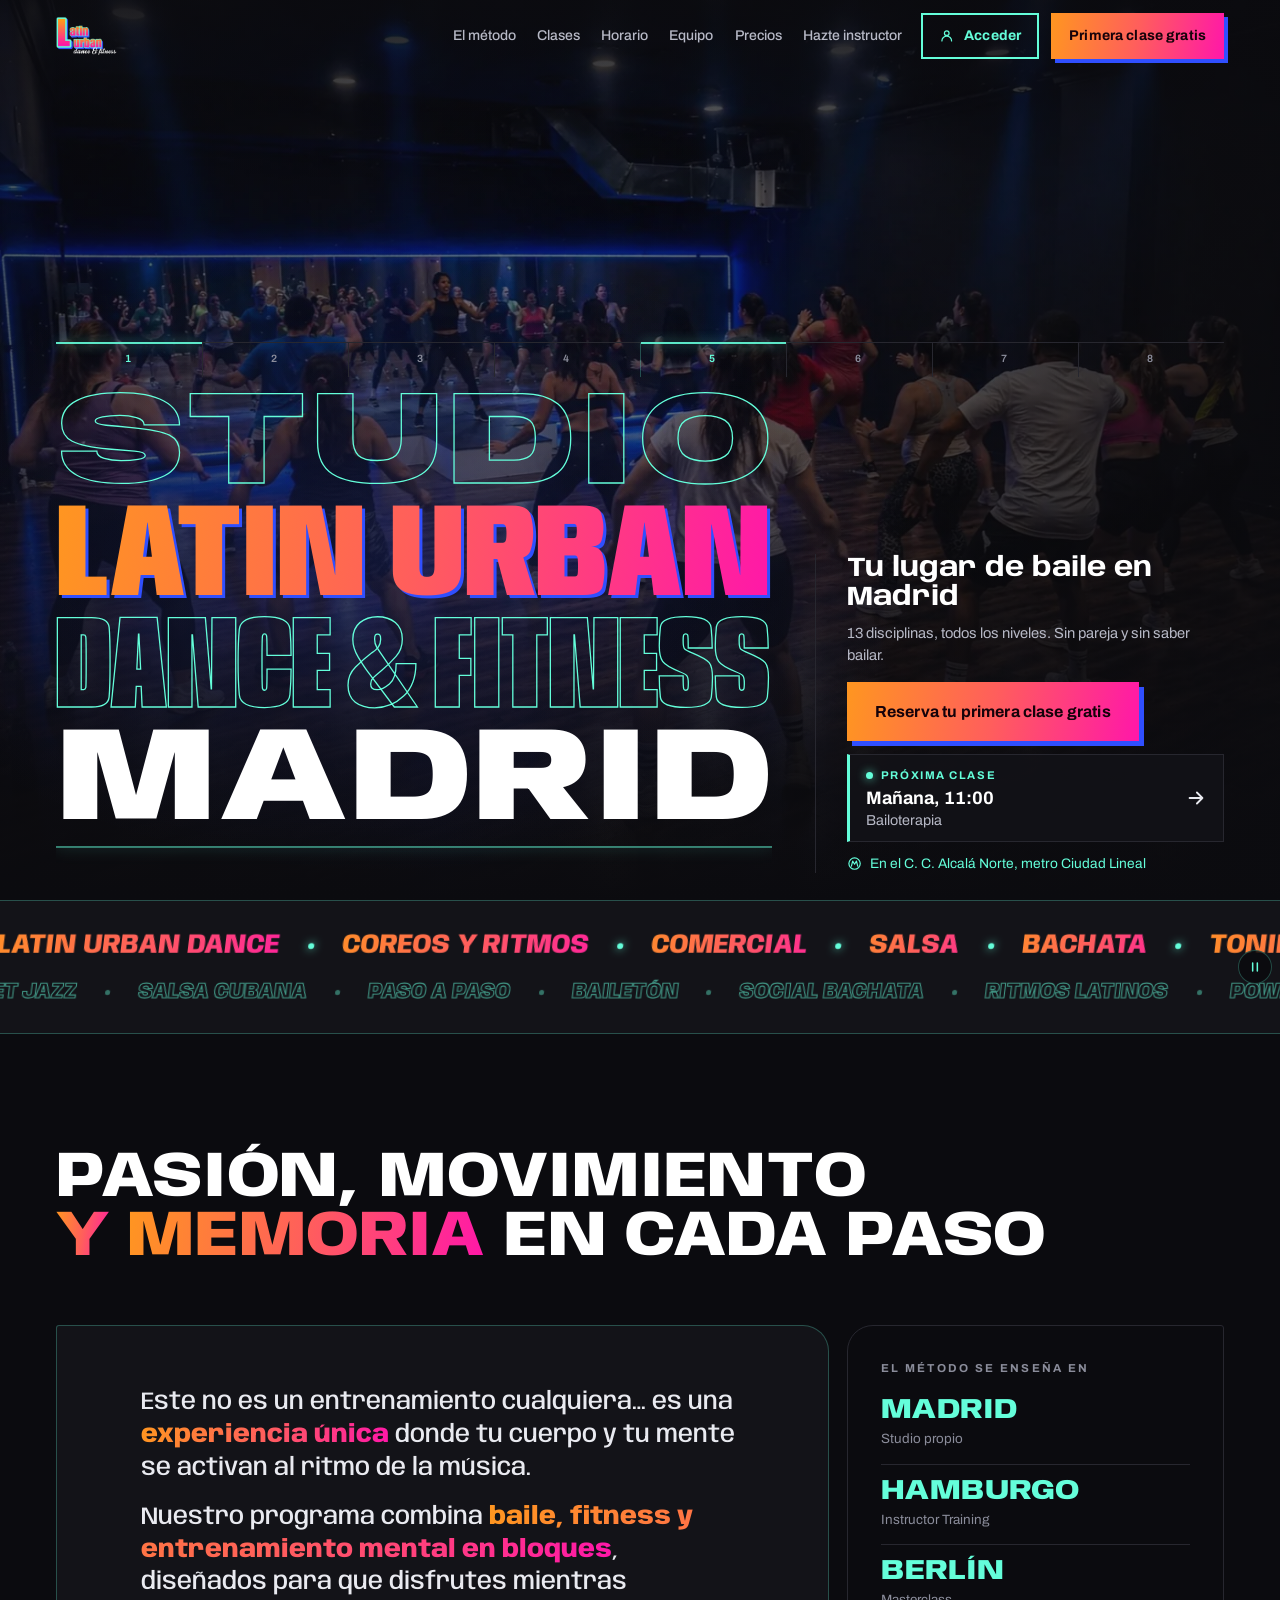
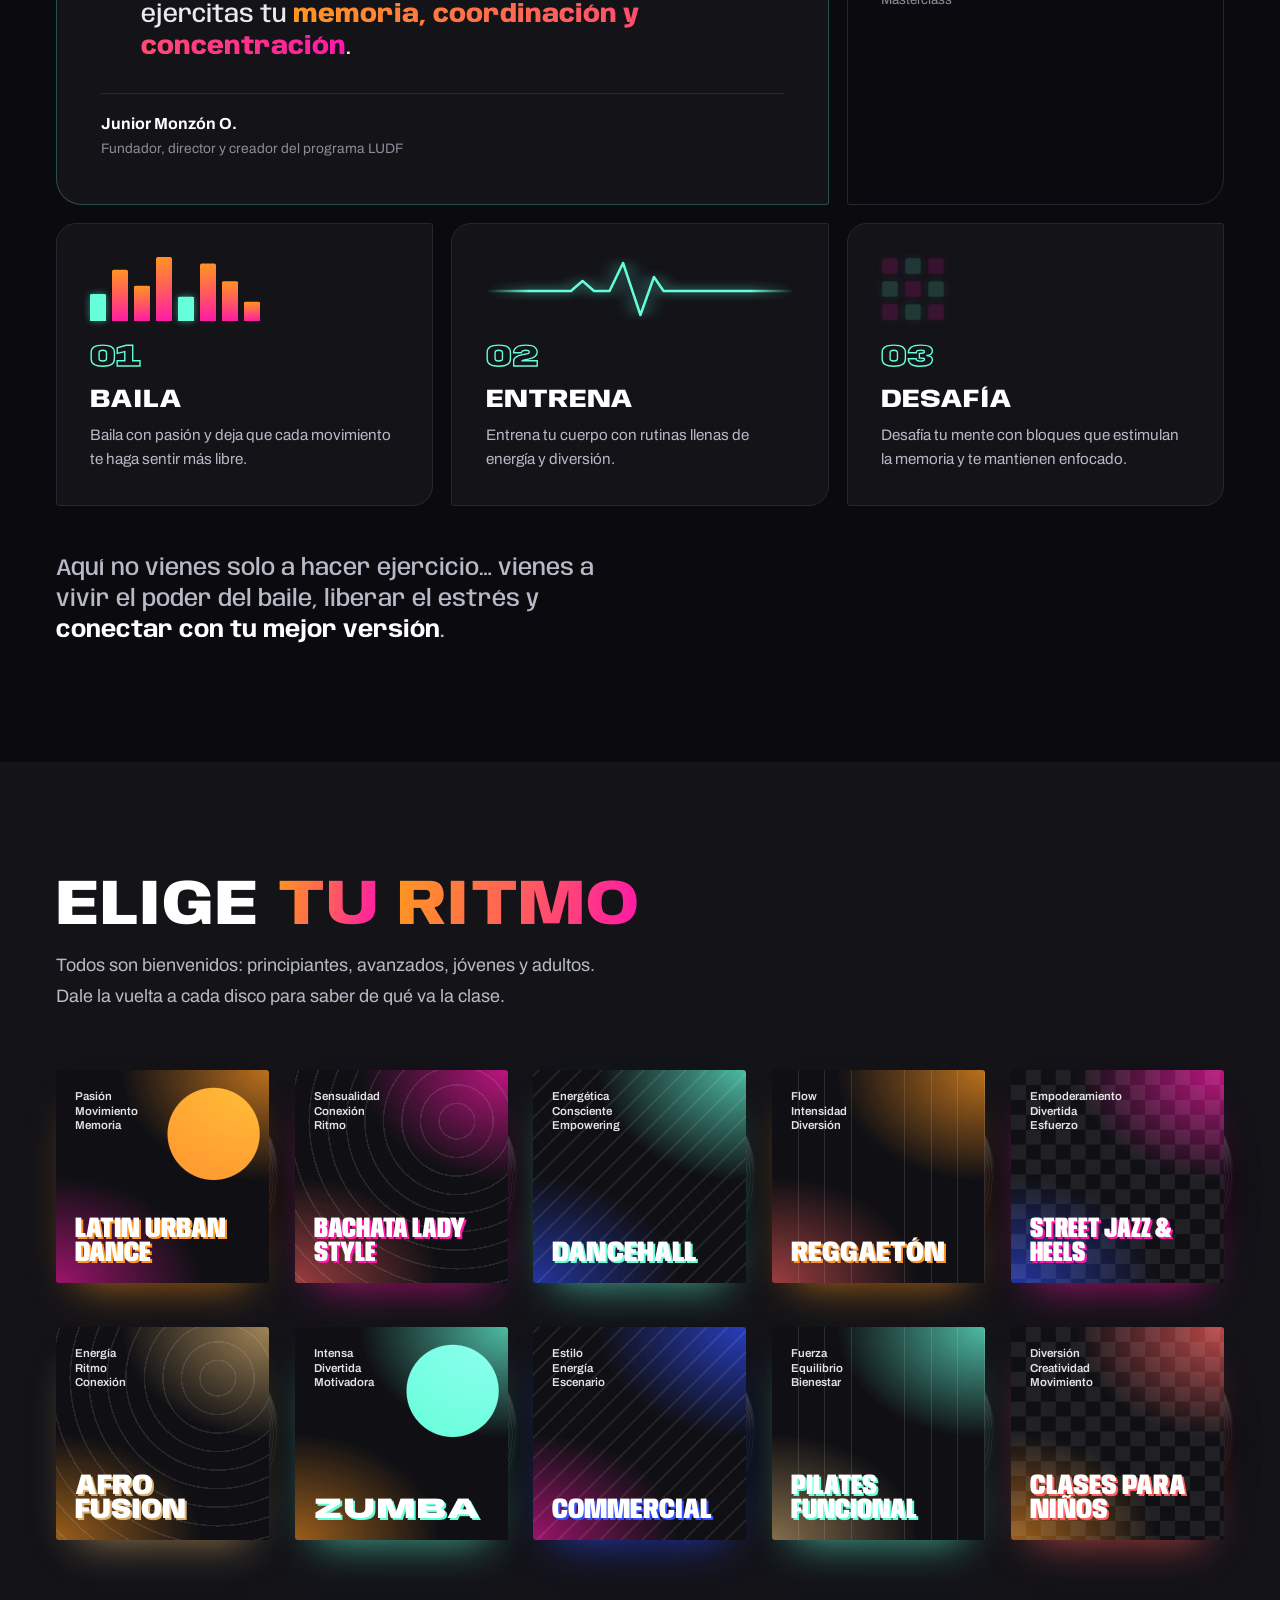
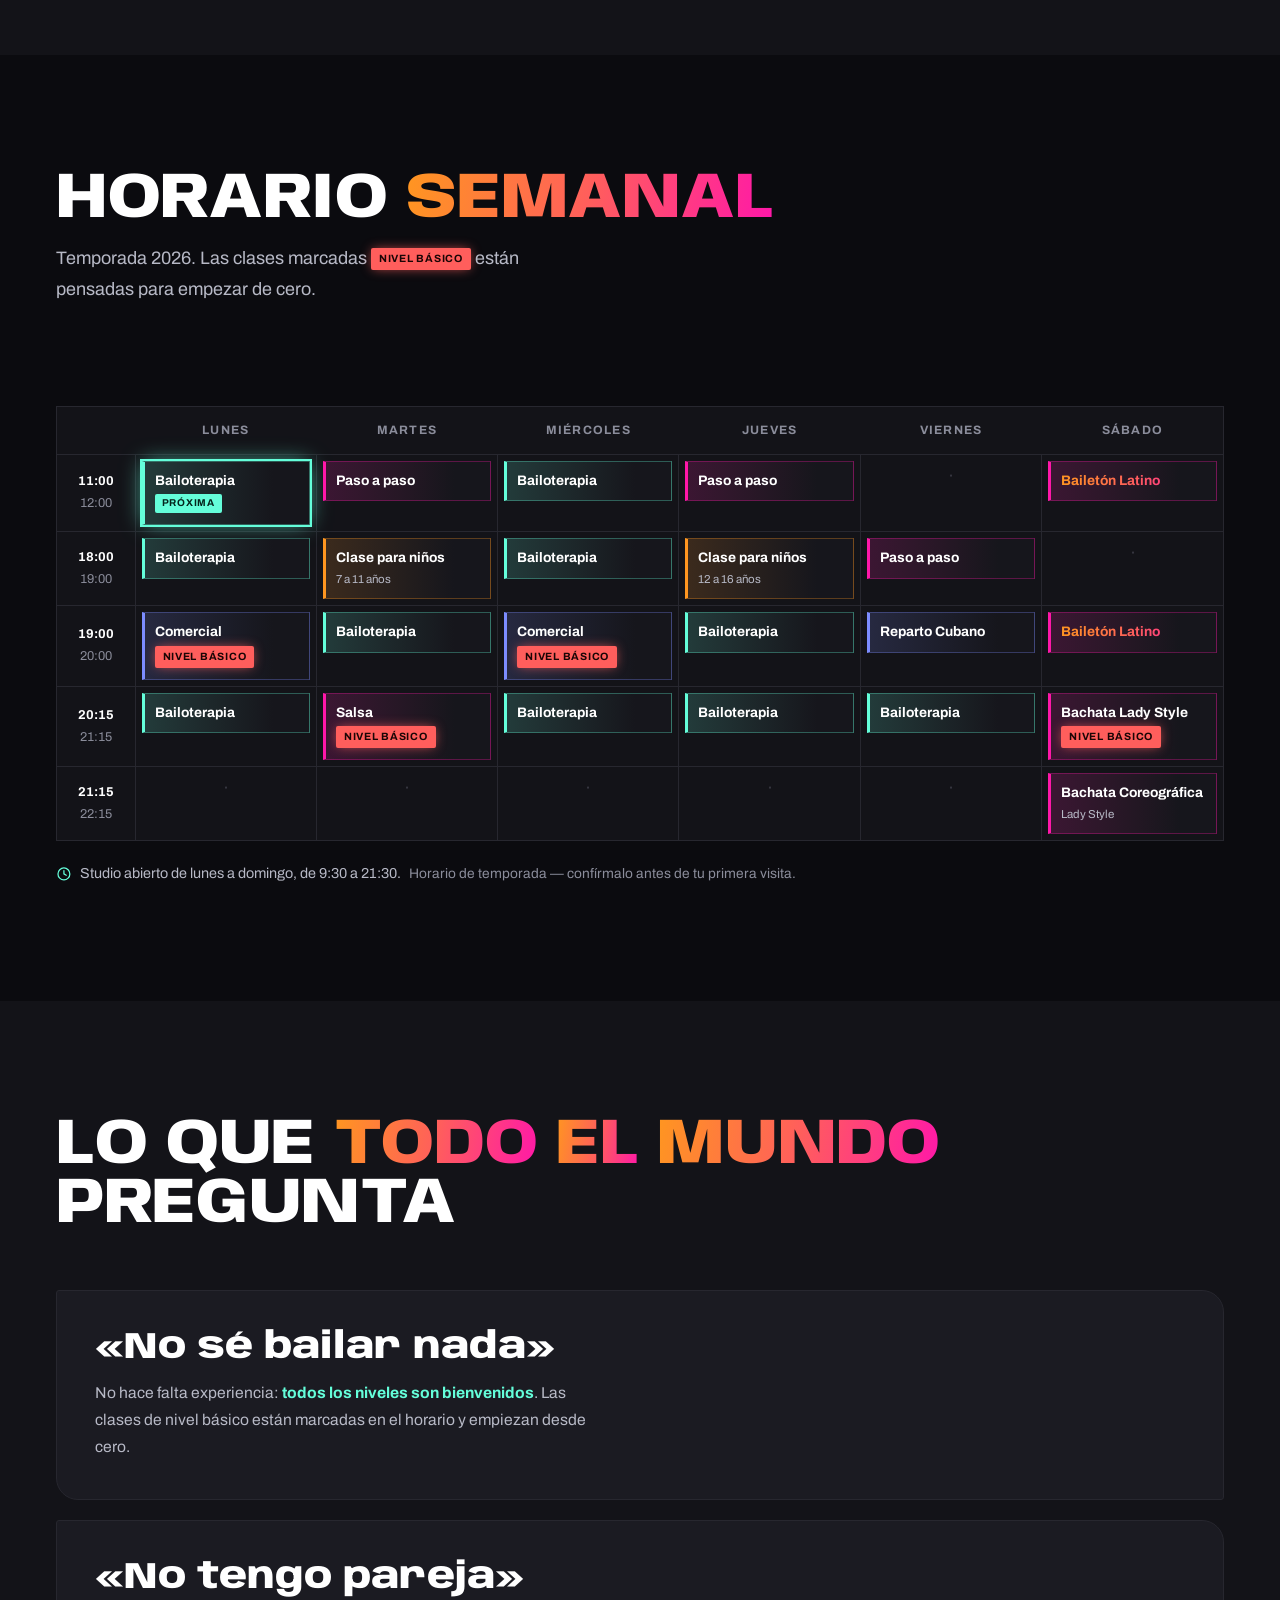
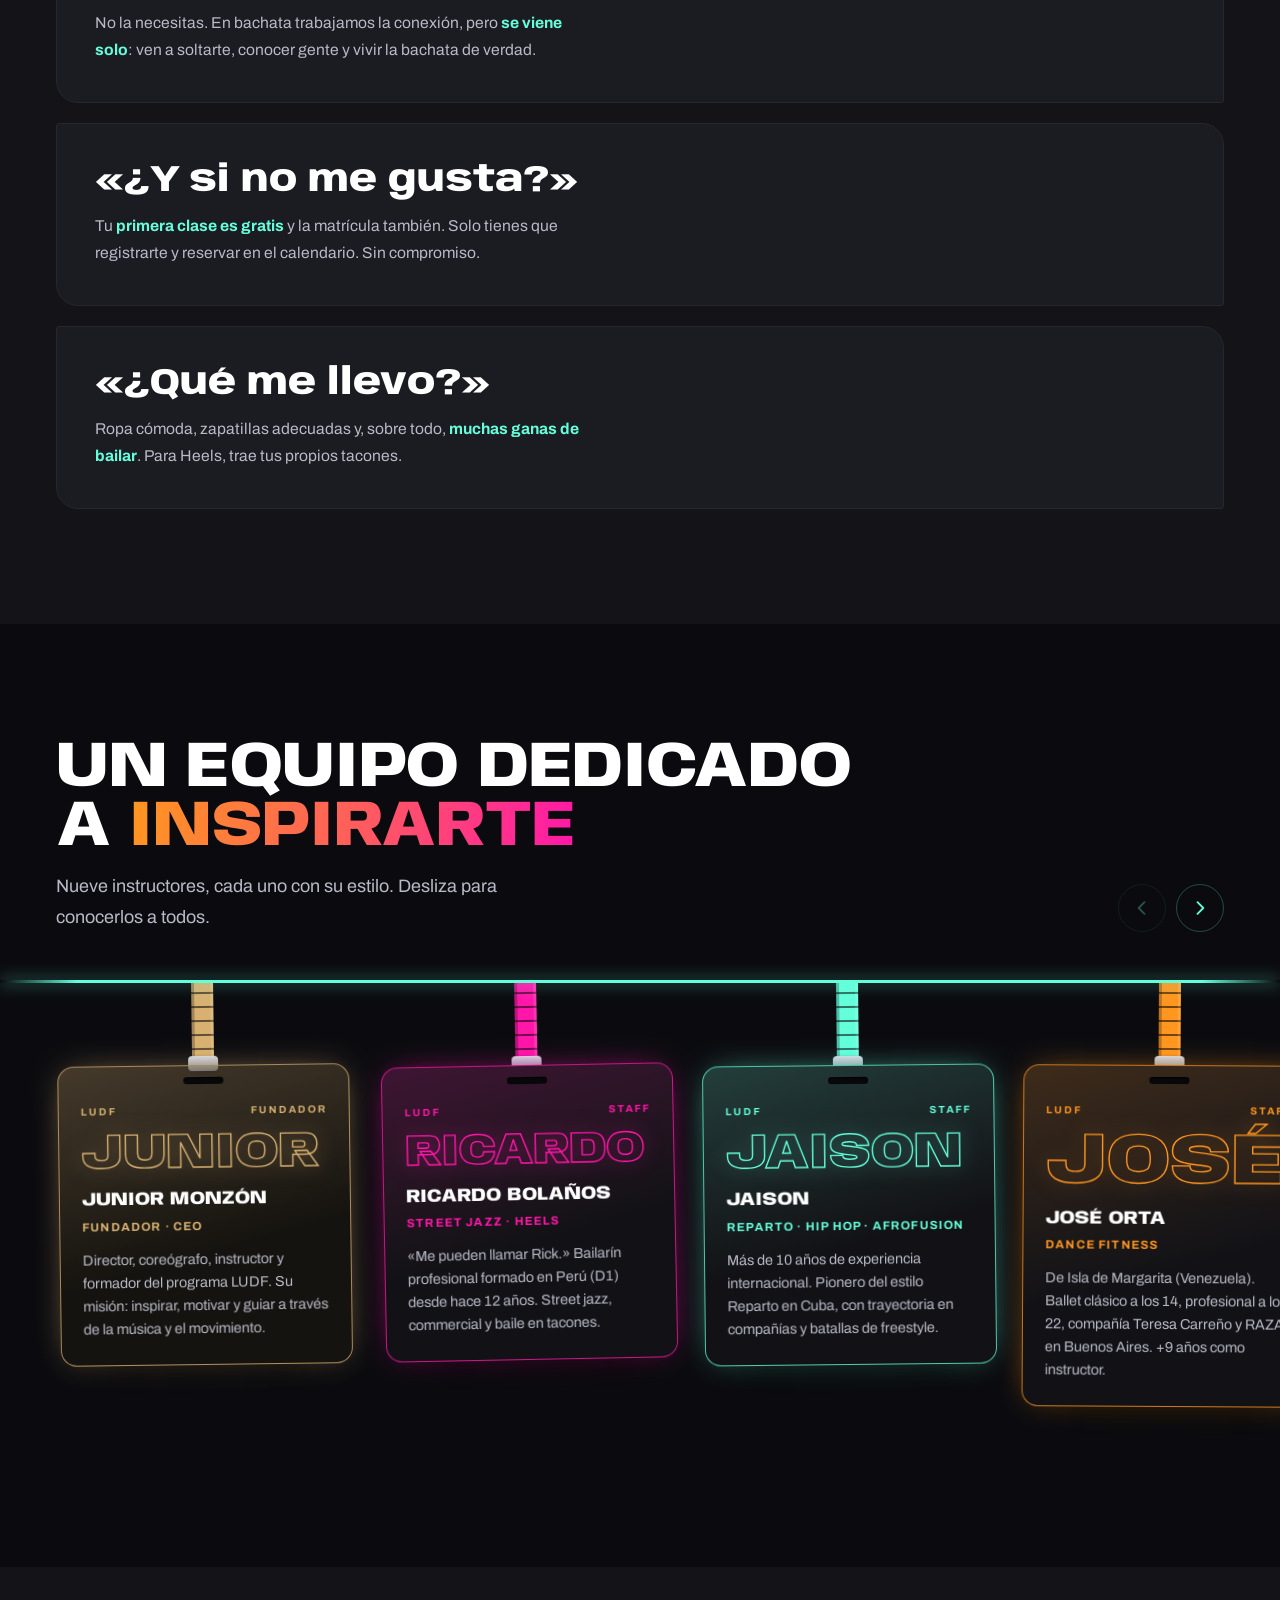
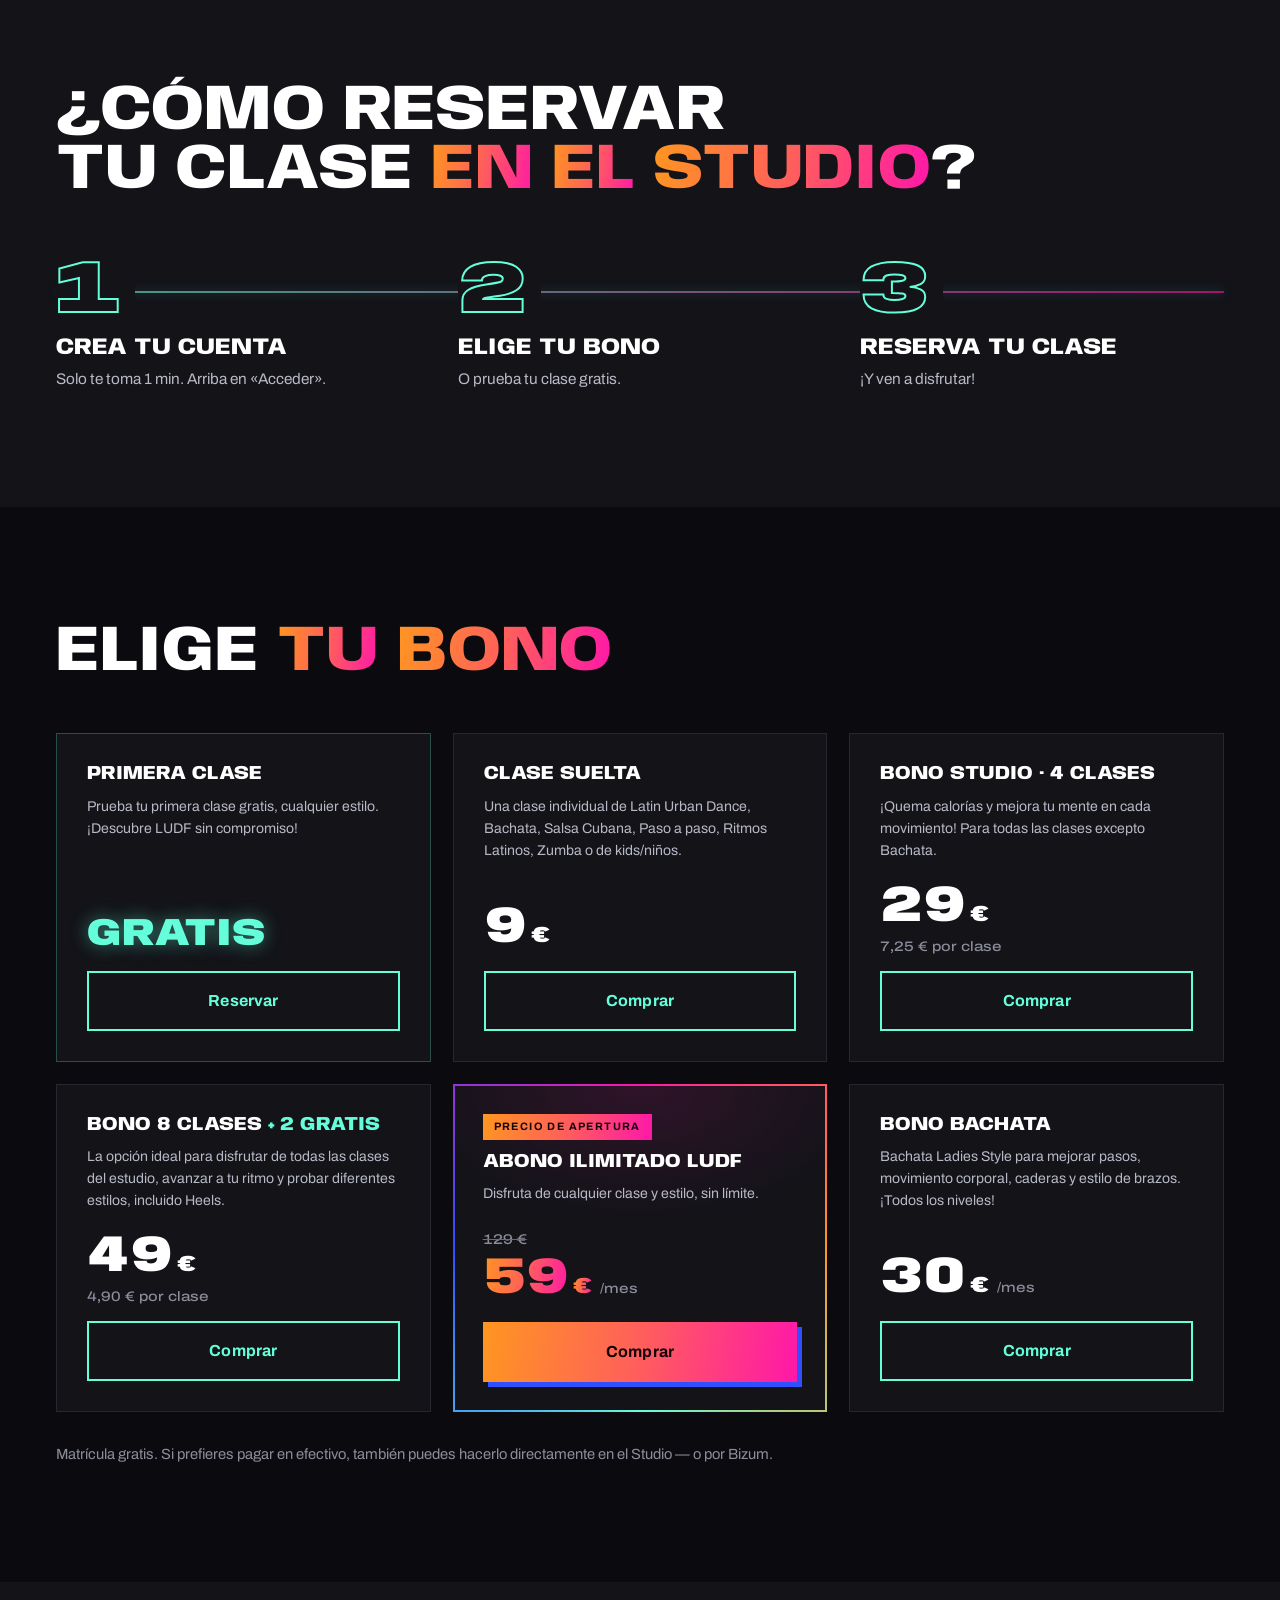
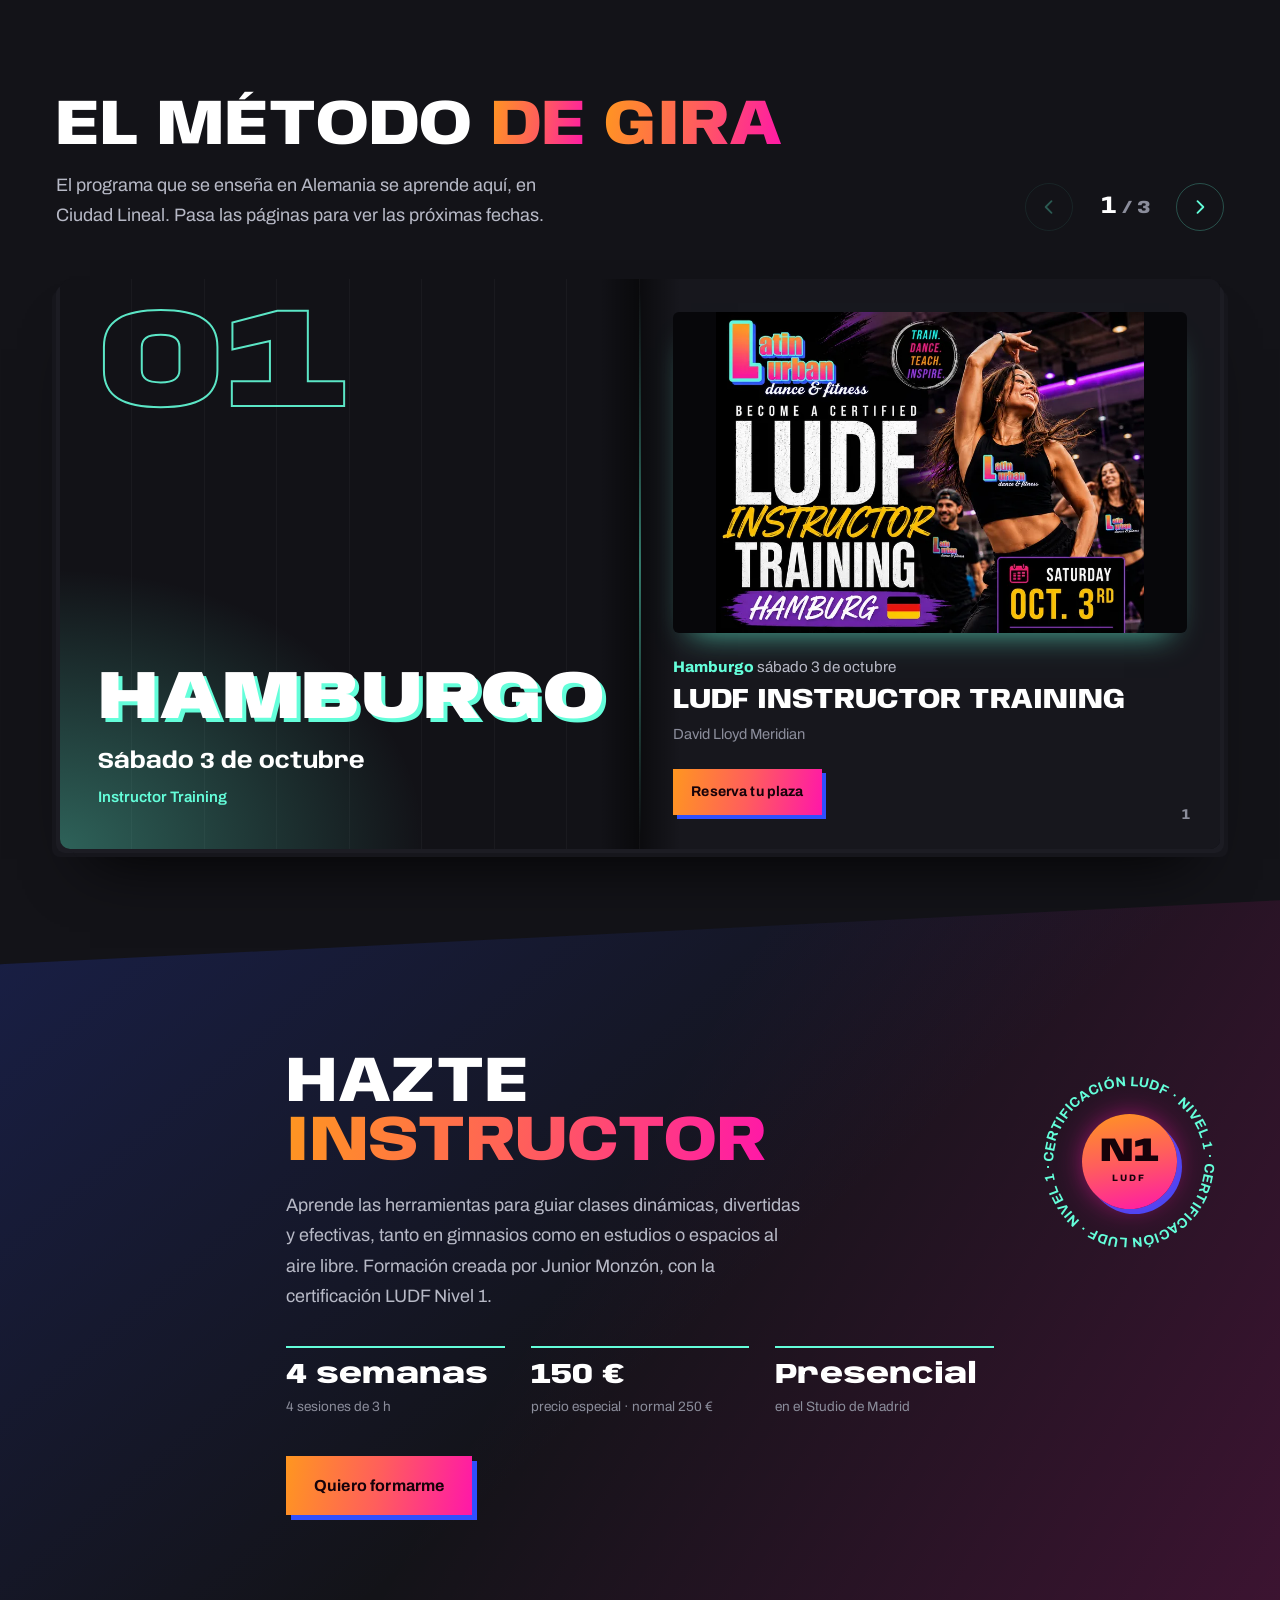
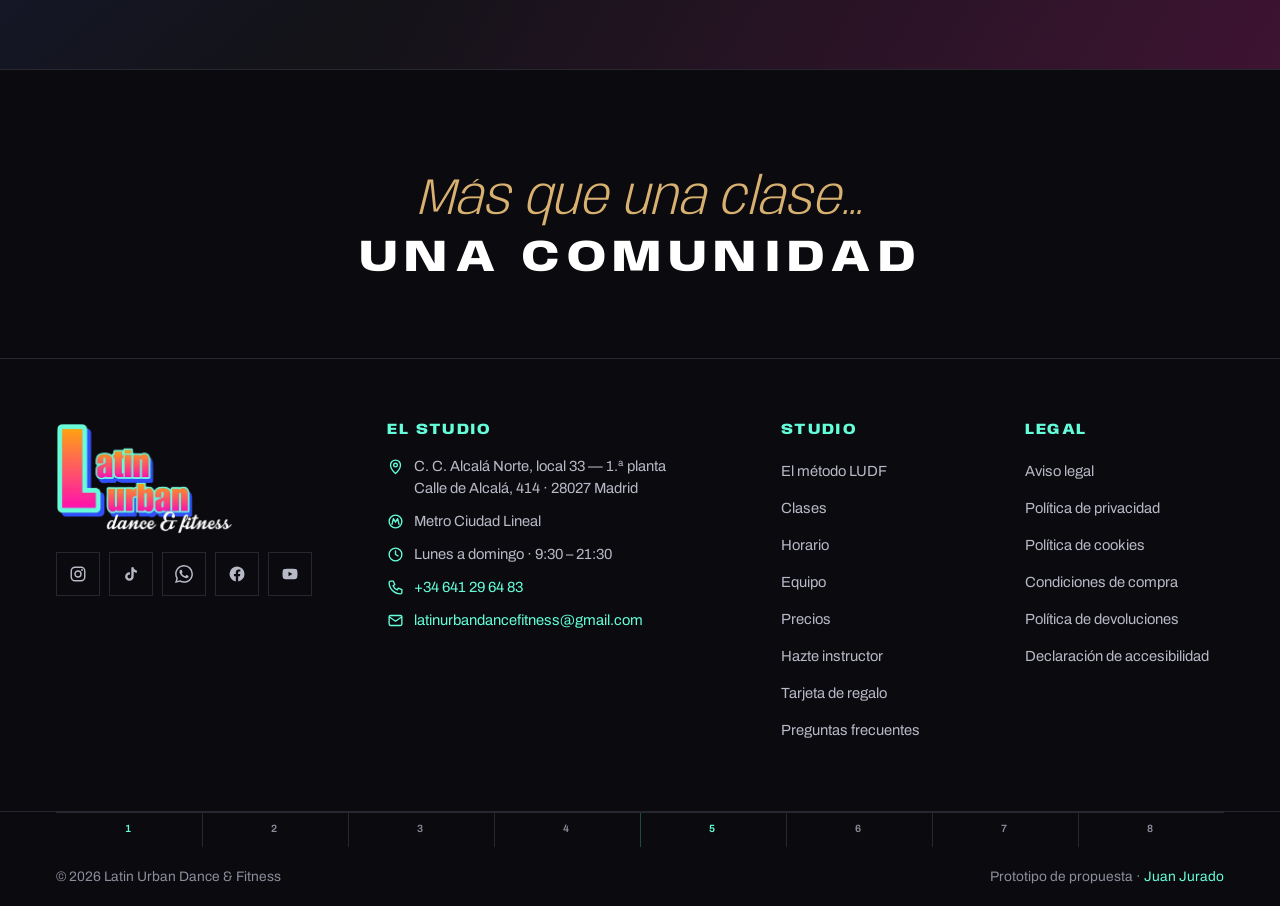
==== commit a92efc18: "feat: home con movimiento — discos, acreditaciones, libro de la gira Aplica la revisión interna: «fa" ====
--- a/index.html
+++ b/index.html
@@ -84,12 +84,14 @@
        Encaje a sangre: font-size 100cqw/5.4 y un font-stretch por línea
        medido por bisección (0 px de desbordamiento).
        =============================================================== -->
-  <section class="hero" aria-labelledby="rotulo">
+  <section class="hero" aria-labelledby="rotulo" data-vivo>
     <div class="hero__foto" aria-hidden="true">
       <img src="assets/img/clase-sala-900.webp"
            srcset="assets/img/clase-sala-560.webp 560w, assets/img/clase-sala-900.webp 900w, assets/img/clase-sala-1400.webp 1400w"
            sizes="100vw" alt="" width="1400" height="1004" fetchpriority="high" decoding="async">
     </div>
+    <!-- Foco de sala: sigue al cursor (solo con ratón) -->
+    <div class="hero__foco" id="foco" aria-hidden="true"></div>
 
     <div class="hero__env">
       <ol class="compas hero__compas" aria-hidden="true">
@@ -120,16 +122,16 @@
           <p class="hero__sub" style="--i:1">13 disciplinas, todos los niveles. Sin pareja y sin saber bailar.</p>
           <div class="hero__ctas" style="--i:2">
             <a class="btn btn--fuego" href="#bonos">Reserva tu primera clase gratis</a>
-            <a class="btn btn--texto" href="#horario">Ver horario <svg class="ico" aria-hidden="true"><use href="#i-flecha"/></svg></a>
-          </div>
-          <!-- Se rellena con el propio horario de la página (main.js) -->
-          <a class="proxima" id="proxima" href="#horario" style="--i:3" hidden>
-            <span class="proxima__et"><span class="proxima__punto" aria-hidden="true"></span>Próxima clase</span>
+          </div>
+          <!-- Se rellena con el propio horario de la página (main.js).
+               Sin JS, queda el enlace al horario. -->
+          <a class="proxima" id="proxima" href="#horario" style="--i:3">
+            <span class="proxima__et"><span class="proxima__punto" aria-hidden="true"></span><span id="proxima-et">Ver el horario de la semana</span></span>
             <span class="proxima__cuando" id="proxima-cuando"></span>
             <span class="proxima__que" id="proxima-que"></span>
             <svg class="ico proxima__ir" aria-hidden="true"><use href="#i-flecha-der"/></svg>
           </a>
-          <p class="hero__donde" style="--i:4"><svg class="ico" aria-hidden="true"><use href="#i-metro"/></svg>Metro Ciudad Lineal · C. C. Alcalá Norte</p>
+          <p class="hero__donde" style="--i:4"><svg class="ico" aria-hidden="true"><use href="#i-metro"/></svg>En el C. C. Alcalá Norte, metro Ciudad Lineal</p>
         </div>
       </div>
     </div>
@@ -166,10 +168,9 @@
        =============================================================== -->
   <section class="seccion metodo" id="metodo" aria-labelledby="metodo-t">
     <div class="env">
-      <p class="eyebrow entra entra--sube">El método LUDF</p>
-      <h2 class="titular metodo__t entra entra--sube" id="metodo-t">Pasión, movimiento<br><em>y memoria</em> en cada paso</h2>
-
-      <div class="bento">
+      <h2 class="titular metodo__t" id="metodo-t">Pasión, movimiento<br><em>y memoria</em> en cada paso</h2>
+
+      <div class="bento" data-vivo>
         <article class="bento__c bento__c--cita entra entra--escala" style="--i:0">
           <blockquote class="cita">
             <p>Este no es un entrenamiento cualquiera… es una <b>experiencia única</b> donde tu cuerpo y tu mente se activan al ritmo de la música.</p>
@@ -181,19 +182,37 @@
           </p>
         </article>
 
+        <!-- Los tres bloques del método, cada uno con su gesto:
+             la música (ecualizador de 8 barras, un compás), el cuerpo
+             (pulso) y la mente (una secuencia que memorizar). -->
         <article class="bento__c bento__c--bloque entra entra--escala" style="--i:1">
+          <div class="glifo glifo--eq" aria-hidden="true">
+            <span style="--n:0;--d:.82s"></span><span style="--n:1;--d:1.04s"></span><span style="--n:2;--d:.7s"></span><span style="--n:3;--d:.94s"></span>
+            <span style="--n:4;--d:.76s"></span><span style="--n:5;--d:1.12s"></span><span style="--n:6;--d:.88s"></span><span style="--n:7;--d:.66s"></span>
+          </div>
           <span class="bento__n" aria-hidden="true">01</span>
           <h3 class="bento__t">Baila</h3>
           <p>Baila con pasión y deja que cada movimiento te haga sentir más libre.</p>
         </article>
 
         <article class="bento__c bento__c--bloque entra entra--escala" style="--i:2">
+          <div class="glifo glifo--pulso" aria-hidden="true">
+            <div class="pulso__pista">
+              <svg viewBox="0 0 160 64" preserveAspectRatio="none"><path d="M0 34H44l6-10 6 10h8l7-28 9 52 7-38 5 14h68"/></svg>
+              <svg viewBox="0 0 160 64" preserveAspectRatio="none"><path d="M0 34H44l6-10 6 10h8l7-28 9 52 7-38 5 14h68"/></svg>
+            </div>
+          </div>
           <span class="bento__n" aria-hidden="true">02</span>
           <h3 class="bento__t">Entrena</h3>
           <p>Entrena tu cuerpo con rutinas llenas de energía y diversión.</p>
         </article>
 
         <article class="bento__c bento__c--bloque entra entra--escala" style="--i:3">
+          <div class="glifo glifo--memo" aria-hidden="true">
+            <span style="--o:0"></span><span style="--o:5"></span><span style="--o:3"></span>
+            <span style="--o:7"></span><span style="--o:1"></span><span style="--o:8"></span>
+            <span style="--o:4"></span><span style="--o:6"></span><span style="--o:2"></span>
+          </div>
           <span class="bento__n" aria-hidden="true">03</span>
           <h3 class="bento__t">Desafía</h3>
           <p>Desafía tu mente con bloques que estimulan la memoria y te mantienen enfocado.</p>
@@ -214,78 +233,172 @@
   </section>
 
   <!-- ===============================================================
-       4 · LAS CLASES  [NUEVO] — sus descripciones literales
+       4 · LAS CLASES — una estantería de discos
+       «Elige tu ritmo»: cada clase es un disco en su funda. Al pasar,
+       el vinilo sale y gira; al pulsar, la funda se da la vuelta y se lee
+       la contraportada (su descripción literal). Sin JS: portada y
+       contraportada se leen una debajo de otra.
        =============================================================== -->
   <section class="seccion seccion--elevada clases" id="clases" aria-labelledby="clases-t">
     <div class="env">
-      <p class="eyebrow entra entra--sube">Nuestras clases</p>
-      <h2 class="titular clases__t entra entra--sube" id="clases-t">Elige <em>tu ritmo</em></h2>
-      <p class="clases__intro entra entra--sube">Todos son bienvenidos: principiantes, avanzados, jóvenes y adultos.</p>
-
-      <ul class="clases__lista" data-ola>
-        <li class="clase entra entra--sube">
-          <h3 class="clase__t">Latin Urban Dance</h3>
-          <p class="clase__triada">Pasión · Movimiento · Memoria</p>
-          <p class="clase__d">Baile, fitness y entrenamiento mental en bloques. Disfrutas mientras ejercitas memoria, coordinación y concentración.</p>
-        </li>
-        <li class="clase entra entra--sube">
-          <h3 class="clase__t">Bachata <span class="clase__mat">Lady Style</span></h3>
-          <p class="clase__triada">Sensualidad · Conexión · Ritmo</p>
-          <p class="clase__d">Desde los pasos básicos hasta figuras más avanzadas, mejorando tu técnica, tu estilo y tu confianza en la pista.</p>
-        </li>
-        <li class="clase entra entra--sube">
-          <h3 class="clase__t">Dancehall</h3>
-          <p class="clase__triada">Energética · Consciente · Empowering</p>
-          <p class="clase__d">Del foundation a su evolución más actual, con grooves y coreografías que respetan la esencia de esta cultura.</p>
-        </li>
-        <li class="clase entra entra--sube">
-          <h3 class="clase__t">Reggaetón</h3>
-          <p class="clase__triada">Flow · Intensidad · Diversión</p>
-          <p class="clase__d">Coreografías potentes con la actitud del reggaetón. Mejora tu resistencia y disfruta del flow urbano más actual.</p>
-        </li>
-        <li class="clase entra entra--sube">
-          <h3 class="clase__t">Street Jazz &amp; Heels</h3>
-          <p class="clase__triada">Empoderamiento · Divertida · Esfuerzo</p>
-          <p class="clase__d">Mucha técnica y una mezcla de estilos, lo clásico y lo urbano. Descubrirás lados que quizás no conocías de ti.</p>
-        </li>
-        <li class="clase entra entra--sube">
-          <h3 class="clase__t">Afro Fusion</h3>
-          <p class="clase__triada">Energía · Ritmo · Conexión</p>
-          <p class="clase__d">Movimientos afrocaribeños con estilos urbanos. Te conecta con el ritmo y potencia tu confianza a través de la danza.</p>
-        </li>
-        <li class="clase entra entra--sube">
-          <h3 class="clase__t">Zumba</h3>
-          <p class="clase__triada">Intensa · Divertida · Motivadora</p>
-          <p class="clase__d">Sudarás, reirás y saldrás con una sonrisa. No importa tu nivel: entrenas casi sin darte cuenta.</p>
-        </li>
-        <li class="clase entra entra--sube">
-          <h3 class="clase__t">Commercial</h3>
-          <p class="clase__triada">Estilo · Energía · Escenario</p>
-          <p class="clase__d">Enfocada en que ganes muchísima confianza en ti mismo. Muy dinámica, con estilos variados.</p>
-        </li>
-        <li class="clase entra entra--sube">
-          <h3 class="clase__t">Pilates Funcional</h3>
-          <p class="clase__triada">Fuerza · Equilibrio · Bienestar</p>
-          <p class="clase__d">Fortalece el cuerpo desde el centro, mejora la postura y gana flexibilidad.</p>
-        </li>
-        <li class="clase entra entra--sube">
-          <h3 class="clase__t">Niños <span class="clase__mat">Kids</span></h3>
-          <p class="clase__triada">Diversión · Creatividad · Movimiento</p>
-          <p class="clase__d">A través de juegos, música y movimiento desarrollan coordinación, confianza y expresión corporal.</p>
-        </li>
-      </ul>
-    </div>
-  </section>
-
-  <!-- ===============================================================
-       5 · HORARIO  [NUEVO — antes era un JPG]
-       Sin neón: es el bloque que vende, manda la legibilidad.
+      <h2 class="titular clases__t" id="clases-t">Elige <em>tu ritmo</em></h2>
+      <p class="clases__intro">Todos son bienvenidos: principiantes, avanzados, jóvenes y adultos. Dale la vuelta a cada disco para saber de qué va la clase.</p>
+    </div>
+
+    <ul class="discos" data-vivo data-ola>
+      <li class="disco entra" data-arte="sol" style="--c:#FF9620;--c2:#FF17A9;--w:72%">
+        <div class="disco__vinilo" aria-hidden="true"><span class="disco__galleta">LUDF</span></div>
+        <div class="disco__funda">
+          <div class="disco__cara disco__cara--frente">
+            <p class="disco__triada">Pasión<br>Movimiento<br>Memoria</p>
+            <h3 class="disco__nombre">Latin Urban Dance</h3>
+          </div>
+          <div class="disco__cara disco__cara--dorso">
+            <p class="disco__dn" aria-hidden="true">Latin Urban Dance</p>
+            <p class="disco__d">Baile, fitness y entrenamiento mental en bloques. Disfrutas mientras ejercitas memoria, coordinación y concentración.</p>
+          </div>
+          <button class="disco__girar" type="button" aria-pressed="false"><span class="vo">Leer de qué va Latin Urban Dance</span></button>
+        </div>
+      </li>
+      <li class="disco entra" data-arte="anillos" style="--c:#FF17A9;--c2:#FF5E5C;--w:66%">
+        <div class="disco__vinilo" aria-hidden="true"><span class="disco__galleta">LUDF</span></div>
+        <div class="disco__funda">
+          <div class="disco__cara disco__cara--frente">
+            <p class="disco__triada">Sensualidad<br>Conexión<br>Ritmo</p>
+            <h3 class="disco__nombre">Bachata Lady Style</h3>
+          </div>
+          <div class="disco__cara disco__cara--dorso">
+            <p class="disco__dn" aria-hidden="true">Bachata Lady Style</p>
+            <p class="disco__d">Desde los pasos básicos hasta figuras más avanzadas, mejorando tu técnica, tu estilo y tu confianza en la pista.</p>
+          </div>
+          <button class="disco__girar" type="button" aria-pressed="false"><span class="vo">Leer de qué va Bachata Lady Style</span></button>
+        </div>
+      </li>
+      <li class="disco entra" data-arte="rayas" style="--c:#64FEDA;--c2:#304FFF;--w:80%">
+        <div class="disco__vinilo" aria-hidden="true"><span class="disco__galleta">LUDF</span></div>
+        <div class="disco__funda">
+          <div class="disco__cara disco__cara--frente">
+            <p class="disco__triada">Energética<br>Consciente<br>Empowering</p>
+            <h3 class="disco__nombre">Dancehall</h3>
+          </div>
+          <div class="disco__cara disco__cara--dorso">
+            <p class="disco__dn" aria-hidden="true">Dancehall</p>
+            <p class="disco__d">Del foundation a su evolución más actual, con grooves y coreografías que respetan la esencia de esta cultura.</p>
+          </div>
+          <button class="disco__girar" type="button" aria-pressed="false"><span class="vo">Leer de qué va Dancehall</span></button>
+        </div>
+      </li>
+      <li class="disco entra" data-arte="compas" style="--c:#FF9620;--c2:#FF5E5C;--w:82%">
+        <div class="disco__vinilo" aria-hidden="true"><span class="disco__galleta">LUDF</span></div>
+        <div class="disco__funda">
+          <div class="disco__cara disco__cara--frente">
+            <p class="disco__triada">Flow<br>Intensidad<br>Diversión</p>
+            <h3 class="disco__nombre">Reggaetón</h3>
+          </div>
+          <div class="disco__cara disco__cara--dorso">
+            <p class="disco__dn" aria-hidden="true">Reggaetón</p>
+            <p class="disco__d">Coreografías potentes con la actitud del reggaetón. Mejora tu resistencia y disfruta del flow urbano más actual.</p>
+          </div>
+          <button class="disco__girar" type="button" aria-pressed="false"><span class="vo">Leer de qué va Reggaetón</span></button>
+        </div>
+      </li>
+      <li class="disco entra" data-arte="cuadros" style="--c:#FF17A9;--c2:#304FFF;--w:62%">
+        <div class="disco__vinilo" aria-hidden="true"><span class="disco__galleta">LUDF</span></div>
+        <div class="disco__funda">
+          <div class="disco__cara disco__cara--frente">
+            <p class="disco__triada">Empoderamiento<br>Divertida<br>Esfuerzo</p>
+            <h3 class="disco__nombre">Street Jazz &amp; Heels</h3>
+          </div>
+          <div class="disco__cara disco__cara--dorso">
+            <p class="disco__dn" aria-hidden="true">Street Jazz &amp; Heels</p>
+            <p class="disco__d">Mucha técnica y una mezcla de estilos, lo clásico y lo urbano. Descubrirás lados que quizás no conocías de ti.</p>
+          </div>
+          <button class="disco__girar" type="button" aria-pressed="false"><span class="vo">Leer de qué va Street Jazz &amp; Heels</span></button>
+        </div>
+      </li>
+      <li class="disco entra" data-arte="anillos" style="--c:#D8B171;--c2:#FF9620;--w:96%">
+        <div class="disco__vinilo" aria-hidden="true"><span class="disco__galleta">LUDF</span></div>
+        <div class="disco__funda">
+          <div class="disco__cara disco__cara--frente">
+            <p class="disco__triada">Energía<br>Ritmo<br>Conexión</p>
+            <h3 class="disco__nombre">Afro Fusion</h3>
+          </div>
+          <div class="disco__cara disco__cara--dorso">
+            <p class="disco__dn" aria-hidden="true">Afro Fusion</p>
+            <p class="disco__d">Movimientos afrocaribeños con estilos urbanos. Te conecta con el ritmo y potencia tu confianza a través de la danza.</p>
+          </div>
+          <button class="disco__girar" type="button" aria-pressed="false"><span class="vo">Leer de qué va Afro Fusion</span></button>
+        </div>
+      </li>
+      <li class="disco entra" data-arte="sol" style="--c:#64FEDA;--c2:#FF9620;--w:150%">
+        <div class="disco__vinilo" aria-hidden="true"><span class="disco__galleta">LUDF</span></div>
+        <div class="disco__funda">
+          <div class="disco__cara disco__cara--frente">
+            <p class="disco__triada">Intensa<br>Divertida<br>Motivadora</p>
+            <h3 class="disco__nombre">Zumba</h3>
+          </div>
+          <div class="disco__cara disco__cara--dorso">
+            <p class="disco__dn" aria-hidden="true">Zumba</p>
+            <p class="disco__d">Sudarás, reirás y saldrás con una sonrisa. No importa tu nivel: entrenas casi sin darte cuenta.</p>
+          </div>
+          <button class="disco__girar" type="button" aria-pressed="false"><span class="vo">Leer de qué va Zumba</span></button>
+        </div>
+      </li>
+      <li class="disco entra" data-arte="rayas" style="--c:#304FFF;--c2:#FF17A9;--w:76%">
+        <div class="disco__vinilo" aria-hidden="true"><span class="disco__galleta">LUDF</span></div>
+        <div class="disco__funda">
+          <div class="disco__cara disco__cara--frente">
+            <p class="disco__triada">Estilo<br>Energía<br>Escenario</p>
+            <h3 class="disco__nombre">Commercial</h3>
+          </div>
+          <div class="disco__cara disco__cara--dorso">
+            <p class="disco__dn" aria-hidden="true">Commercial</p>
+            <p class="disco__d">Enfocada en que ganes muchísima confianza en ti mismo. Muy dinámica, con estilos variados.</p>
+          </div>
+          <button class="disco__girar" type="button" aria-pressed="false"><span class="vo">Leer de qué va Commercial</span></button>
+        </div>
+      </li>
+      <li class="disco entra" data-arte="compas" style="--c:#64FEDA;--c2:#D8B171;--w:70%">
+        <div class="disco__vinilo" aria-hidden="true"><span class="disco__galleta">LUDF</span></div>
+        <div class="disco__funda">
+          <div class="disco__cara disco__cara--frente">
+            <p class="disco__triada">Fuerza<br>Equilibrio<br>Bienestar</p>
+            <h3 class="disco__nombre">Pilates Funcional</h3>
+          </div>
+          <div class="disco__cara disco__cara--dorso">
+            <p class="disco__dn" aria-hidden="true">Pilates Funcional</p>
+            <p class="disco__d">Fortalece el cuerpo desde el centro, mejora la postura y gana flexibilidad.</p>
+          </div>
+          <button class="disco__girar" type="button" aria-pressed="false"><span class="vo">Leer de qué va Pilates Funcional</span></button>
+        </div>
+      </li>
+      <li class="disco entra" data-arte="cuadros" style="--c:#FF5E5C;--c2:#FF9620;--w:74%">
+        <div class="disco__vinilo" aria-hidden="true"><span class="disco__galleta">LUDF</span></div>
+        <div class="disco__funda">
+          <div class="disco__cara disco__cara--frente">
+            <p class="disco__triada">Diversión<br>Creatividad<br>Movimiento</p>
+            <h3 class="disco__nombre">Clases para niños</h3>
+          </div>
+          <div class="disco__cara disco__cara--dorso">
+            <p class="disco__dn" aria-hidden="true">Clases para niños</p>
+            <p class="disco__d">A través de juegos, música y movimiento desarrollan coordinación, confianza y expresión corporal.</p>
+          </div>
+          <button class="disco__girar" type="button" aria-pressed="false"><span class="vo">Leer de qué van las clases para niños</span></button>
+        </div>
+      </li>
+    </ul>
+  </section>
+
+  <!-- ===============================================================
+       5 · HORARIO  [antes era un JPG]
+       Neón por familia de clase (latinos, urbanos, fitness, niños) y
+       el nivel básico en coral. Al pasar por un filtro se iluminan sus
+       clases; la columna de hoy y la próxima clase van marcadas.
        =============================================================== -->
   <section class="seccion horario" id="horario" aria-labelledby="horario-t">
     <div class="env">
-      <p class="eyebrow entra entra--sube">Temporada 2026</p>
-      <h2 class="titular horario__t entra entra--sube" id="horario-t">Horario <em>semanal</em></h2>
-      <p class="horario__intro entra entra--sube">Las clases marcadas <b class="badge badge--inline">Nivel básico</b> están pensadas para empezar de cero.</p>
+      <h2 class="titular horario__t" id="horario-t">Horario <em>semanal</em></h2>
+      <p class="horario__intro">Temporada 2026. Las clases marcadas <b class="badge badge--inline">Nivel básico</b> están pensadas para empezar de cero.</p>
 
       <div class="filtros entra" role="group" aria-label="Filtrar el horario">
         <button class="filtro filtro--on" type="button" data-f="todo" aria-pressed="true">Todas</button>
@@ -371,8 +484,7 @@
        =============================================================== -->
   <section class="seccion seccion--elevada dudas" aria-labelledby="dudas-t">
     <div class="env">
-      <p class="eyebrow entra entra--sube">Antes de dar el paso</p>
-      <h2 class="titular dudas__t entra entra--sube" id="dudas-t">Lo que <em>todo el mundo</em><br>pregunta</h2>
+      <h2 class="titular dudas__t" id="dudas-t">Lo que <em>todo el mundo</em><br>pregunta</h2>
 
       <ol class="dudas__lista">
         <li class="duda" style="--i:0">
@@ -396,58 +508,131 @@
   </section>
 
   <!-- ===============================================================
-       7 · EL EQUIPO  [NUEVO]
+       7 · EL EQUIPO — acreditaciones de staff
+       Como los pases de un festival o una masterclass: cuelgan de un
+       riel y se balancean con física real al deslizar (main.js).
        =============================================================== -->
   <section class="seccion equipo" id="equipo" aria-labelledby="equipo-t">
-    <div class="env">
-      <p class="eyebrow entra entra--sube">Nuestros instructores</p>
-      <h2 class="titular equipo__t entra entra--sube" id="equipo-t">Un equipo dedicado<br>a <em>inspirarte</em></h2>
-
-      <ul class="equipo__lista" data-ola>
-        <li class="persona entra entra--sube">
-          <p class="persona__n">Junior Monzón</p>
-          <p class="persona__rol">Fundador · CEO</p>
-          <p class="persona__d">Director, coreógrafo, instructor y formador del programa LUDF. Su misión: inspirar, motivar y guiar a través de la música y el movimiento.</p>
-        </li>
-        <li class="persona entra entra--sube">
-          <p class="persona__n">Ricardo Bolaños</p>
-          <p class="persona__rol">Street Jazz · Heels</p>
-          <p class="persona__d">«Me pueden llamar Rick.» Bailarín profesional formado en Perú (D1) desde hace 12 años. Street jazz, commercial y baile en tacones.</p>
-        </li>
-        <li class="persona entra entra--sube">
-          <p class="persona__n">Jaison</p>
-          <p class="persona__rol">Reparto · Hip Hop · AfroFusion</p>
-          <p class="persona__d">Más de 10 años de experiencia internacional. Pionero del estilo Reparto en Cuba, con trayectoria en compañías y batallas de freestyle.</p>
-        </li>
-        <li class="persona entra entra--sube">
-          <p class="persona__n">José Orta</p>
-          <p class="persona__rol">Dance Fitness</p>
-          <p class="persona__d">De Isla de Margarita (Venezuela). Ballet clásico a los 14, profesional a los 22, compañía Teresa Carreño y RAZA en Buenos Aires. +9 años como instructor.</p>
-        </li>
-        <li class="persona entra entra--sube">
-          <p class="persona__n">Maira</p>
-          <p class="persona__rol">Dancehall · Afrodance</p>
-          <p class="persona__d">Más de 10 años en danzas urbanas. Ha impartido clases en escuelas de todo el país, compartiendo técnica, energía, cultura y flow.</p>
-        </li>
-        <li class="persona entra entra--sube">
-          <p class="persona__n">Frank Mendoza</p>
-          <p class="persona__rol">Reggaetón · Dancehall</p>
-          <p class="persona__d">Peruano, bailarín y coreógrafo de estilos comerciales. Ha competido en televisión en Perú. «Mis clases están enfocadas en que ganes confianza.»</p>
-        </li>
-        <li class="persona entra entra--sube">
-          <p class="persona__n">Laura</p>
-          <p class="persona__rol">Latinos · Urbanos · Funcional</p>
-          <p class="persona__d">«Bailar es mi lenguaje desde que era pequeña.» Cree en el poder transformador de la danza: no solo cambia cuerpos, también actitudes.</p>
-        </li>
-        <li class="persona entra entra--sube">
-          <p class="persona__n">Sara Delbuono</p>
-          <p class="persona__rol">Zumba</p>
-          <p class="persona__d">Bailando desde los 7 años: ballet, moderno e hip hop. Instructora de Zumba certificada en 2019. También dietista-nutricionista.</p>
-        </li>
-        <li class="persona entra entra--sube">
-          <p class="persona__n">Marta</p>
-          <p class="persona__rol">Bachata · Salsa</p>
-          <p class="persona__d">Especializada en los ritmos latinos de pareja, con foco en la técnica, el estilo y la confianza en la pista.</p>
+    <div class="env equipo__cab">
+      <div>
+        <h2 class="titular equipo__t" id="equipo-t">Un equipo dedicado<br>a <em>inspirarte</em></h2>
+        <p class="equipo__intro">Nueve instructores, cada uno con su estilo. Desliza para conocerlos a todos.</p>
+      </div>
+      <div class="ctrl" role="group" aria-label="Desplazar el equipo">
+        <button class="ctrl__b" type="button" data-dir="-1" aria-controls="pases"><svg class="ico" aria-hidden="true"><use href="#i-izq"/></svg><span class="vo">Anterior</span></button>
+        <button class="ctrl__b" type="button" data-dir="1" aria-controls="pases"><svg class="ico" aria-hidden="true"><use href="#i-der"/></svg><span class="vo">Siguiente</span></button>
+      </div>
+    </div>
+
+    <div class="riel" data-vivo data-revela>
+      <ul class="pases" id="pases">
+        <li class="pase pase--fundador" style="--c:#D8B171">
+          <div class="pase__colgante">
+            <span class="pase__cinta" aria-hidden="true"></span>
+            <article class="pase__tarjeta">
+              <p class="pase__cab" aria-hidden="true"><span>LUDF</span><span>Fundador</span></p>
+              <p class="pase__grande" aria-hidden="true">Junior</p>
+              <h3 class="pase__n">Junior Monzón</h3>
+              <p class="pase__rol">Fundador · CEO</p>
+              <p class="pase__d">Director, coreógrafo, instructor y formador del programa LUDF. Su misión: inspirar, motivar y guiar a través de la música y el movimiento.</p>
+            </article>
+          </div>
+        </li>
+        <li class="pase" style="--c:#FF17A9">
+          <div class="pase__colgante">
+            <span class="pase__cinta" aria-hidden="true"></span>
+            <article class="pase__tarjeta">
+              <p class="pase__cab" aria-hidden="true"><span>LUDF</span><span>Staff</span></p>
+              <p class="pase__grande" aria-hidden="true">Ricardo</p>
+              <h3 class="pase__n">Ricardo Bolaños</h3>
+              <p class="pase__rol">Street Jazz · Heels</p>
+              <p class="pase__d">«Me pueden llamar Rick.» Bailarín profesional formado en Perú (D1) desde hace 12 años. Street jazz, commercial y baile en tacones.</p>
+            </article>
+          </div>
+        </li>
+        <li class="pase" style="--c:#64FEDA">
+          <div class="pase__colgante">
+            <span class="pase__cinta" aria-hidden="true"></span>
+            <article class="pase__tarjeta">
+              <p class="pase__cab" aria-hidden="true"><span>LUDF</span><span>Staff</span></p>
+              <p class="pase__grande" aria-hidden="true">Jaison</p>
+              <h3 class="pase__n">Jaison</h3>
+              <p class="pase__rol">Reparto · Hip Hop · AfroFusion</p>
+              <p class="pase__d">Más de 10 años de experiencia internacional. Pionero del estilo Reparto en Cuba, con trayectoria en compañías y batallas de freestyle.</p>
+            </article>
+          </div>
+        </li>
+        <li class="pase" style="--c:#FF9620">
+          <div class="pase__colgante">
+            <span class="pase__cinta" aria-hidden="true"></span>
+            <article class="pase__tarjeta">
+              <p class="pase__cab" aria-hidden="true"><span>LUDF</span><span>Staff</span></p>
+              <p class="pase__grande" aria-hidden="true">José</p>
+              <h3 class="pase__n">José Orta</h3>
+              <p class="pase__rol">Dance Fitness</p>
+              <p class="pase__d">De Isla de Margarita (Venezuela). Ballet clásico a los 14, profesional a los 22, compañía Teresa Carreño y RAZA en Buenos Aires. +9 años como instructor.</p>
+            </article>
+          </div>
+        </li>
+        <li class="pase" style="--c:#FF5E5C">
+          <div class="pase__colgante">
+            <span class="pase__cinta" aria-hidden="true"></span>
+            <article class="pase__tarjeta">
+              <p class="pase__cab" aria-hidden="true"><span>LUDF</span><span>Staff</span></p>
+              <p class="pase__grande" aria-hidden="true">Maira</p>
+              <h3 class="pase__n">Maira</h3>
+              <p class="pase__rol">Dancehall · Afrodance</p>
+              <p class="pase__d">Más de 10 años en danzas urbanas. Ha impartido clases en escuelas de todo el país, compartiendo técnica, energía, cultura y flow.</p>
+            </article>
+          </div>
+        </li>
+        <li class="pase" style="--c:#7C8CFF">
+          <div class="pase__colgante">
+            <span class="pase__cinta" aria-hidden="true"></span>
+            <article class="pase__tarjeta">
+              <p class="pase__cab" aria-hidden="true"><span>LUDF</span><span>Staff</span></p>
+              <p class="pase__grande" aria-hidden="true">Frank</p>
+              <h3 class="pase__n">Frank Mendoza</h3>
+              <p class="pase__rol">Reggaetón · Dancehall</p>
+              <p class="pase__d">Peruano, bailarín y coreógrafo de estilos comerciales. Ha competido en televisión en Perú. «Mis clases están enfocadas en que ganes confianza.»</p>
+            </article>
+          </div>
+        </li>
+        <li class="pase" style="--c:#FF17A9">
+          <div class="pase__colgante">
+            <span class="pase__cinta" aria-hidden="true"></span>
+            <article class="pase__tarjeta">
+              <p class="pase__cab" aria-hidden="true"><span>LUDF</span><span>Staff</span></p>
+              <p class="pase__grande" aria-hidden="true">Laura</p>
+              <h3 class="pase__n">Laura</h3>
+              <p class="pase__rol">Latinos · Urbanos · Funcional</p>
+              <p class="pase__d">«Bailar es mi lenguaje desde que era pequeña.» Cree en el poder transformador de la danza: no solo cambia cuerpos, también actitudes.</p>
+            </article>
+          </div>
+        </li>
+        <li class="pase" style="--c:#64FEDA">
+          <div class="pase__colgante">
+            <span class="pase__cinta" aria-hidden="true"></span>
+            <article class="pase__tarjeta">
+              <p class="pase__cab" aria-hidden="true"><span>LUDF</span><span>Staff</span></p>
+              <p class="pase__grande" aria-hidden="true">Sara</p>
+              <h3 class="pase__n">Sara Delbuono</h3>
+              <p class="pase__rol">Zumba</p>
+              <p class="pase__d">Bailando desde los 7 años: ballet, moderno e hip hop. Instructora de Zumba certificada en 2019. También dietista-nutricionista.</p>
+            </article>
+          </div>
+        </li>
+        <li class="pase" style="--c:#FF9620">
+          <div class="pase__colgante">
+            <span class="pase__cinta" aria-hidden="true"></span>
+            <article class="pase__tarjeta">
+              <p class="pase__cab" aria-hidden="true"><span>LUDF</span><span>Staff</span></p>
+              <p class="pase__grande" aria-hidden="true">Marta</p>
+              <h3 class="pase__n">Marta</h3>
+              <p class="pase__rol">Bachata · Salsa</p>
+              <p class="pase__d">Especializada en los ritmos latinos de pareja, con foco en la técnica, el estilo y la confianza en la pista.</p>
+            </article>
+          </div>
         </li>
       </ul>
     </div>
@@ -458,8 +643,8 @@
        =============================================================== -->
   <section class="seccion seccion--elevada pasos" aria-labelledby="pasos-t">
     <div class="env">
-      <h2 class="titular pasos__t entra entra--sube" id="pasos-t">¿Cómo reservar<br>tu clase <em>en el studio</em>?</h2>
-      <ol class="pasos__lista">
+      <h2 class="titular pasos__t" id="pasos-t">¿Cómo reservar<br>tu clase <em>en el studio</em>?</h2>
+      <ol class="pasos__lista" data-revela>
         <li class="paso entra entra--sube" style="--i:0">
           <span class="paso__n" aria-hidden="true">1</span>
           <h3 class="paso__t">Crea tu cuenta</h3>
@@ -484,14 +669,13 @@
        =============================================================== -->
   <section class="seccion bonos" id="bonos" aria-labelledby="bonos-t">
     <div class="env">
-      <p class="eyebrow entra entra--sube">Tarifas</p>
-      <h2 class="titular bonos__t entra entra--sube" id="bonos-t">Elige <em>tu bono</em></h2>
-
-      <ul class="bonos__lista">
+      <h2 class="titular bonos__t" id="bonos-t">Elige <em>tu bono</em></h2>
+
+      <ul class="bonos__lista" data-vivo>
         <li class="bono bono--gratis">
           <h3 class="bono__t">Primera clase</h3>
           <p class="bono__d">Prueba tu primera clase gratis, cualquier estilo. ¡Descubre LUDF sin compromiso!</p>
-          <p class="bono__p"><span class="bono__c bono__c--txt">Gratis</span></p>
+          <p class="bono__p"><span class="bono__c bono__c--txt">GRATIS</span></p>
           <a class="btn btn--linea btn--ancho" href="#">Reservar</a>
         </li>
         <li class="bono">
@@ -535,53 +719,110 @@
   </section>
 
   <!-- ===============================================================
-       10 · MASTERCLASSES — único scroll horizontal de la página
-       =============================================================== -->
-  <section class="seccion seccion--elevada tour" aria-labelledby="tour-t">
-    <div class="env tour__cab">
-      <div>
-        <p class="eyebrow entra entra--sube">Próximas fechas</p>
-        <h2 class="titular tour__t entra entra--sube" id="tour-t">El método <em>de gira</em></h2>
-        <p class="tour__intro entra entra--sube">El programa que se enseña en Alemania se aprende aquí, en Ciudad Lineal.</p>
+       10 · LA GIRA — un libro que se hojea
+       Cada fecha es una página (frente) y el reverso de cada hoja es la
+       portadilla de la fecha siguiente. En escritorio se ve el libro
+       abierto a doble página; en móvil, una página que se pasa.
+       Sin JS: las tres fechas se leen una debajo de otra.
+       =============================================================== -->
+  <section class="seccion seccion--elevada gira" id="gira" aria-labelledby="gira-t">
+    <div class="env">
+      <div class="gira__cab">
+        <div>
+          <h2 class="titular gira__t" id="gira-t">El método <em>de gira</em></h2>
+          <p class="gira__intro">El programa que se enseña en Alemania se aprende aquí, en Ciudad Lineal. Pasa las páginas para ver las próximas fechas.</p>
+        </div>
+        <div class="ctrl libro__ctrl" role="group" aria-label="Pasar las páginas">
+          <button class="ctrl__b" type="button" data-pasa="-1" aria-controls="libro"><svg class="ico" aria-hidden="true"><use href="#i-izq"/></svg><span class="vo">Página anterior</span></button>
+          <p class="libro__folio" aria-live="polite"><span class="vo">Fecha </span><b id="libro-n">1</b> <span aria-hidden="true">/</span><span class="vo">de</span> 3</p>
+          <button class="ctrl__b" type="button" data-pasa="1" aria-controls="libro"><svg class="ico" aria-hidden="true"><use href="#i-der"/></svg><span class="vo">Página siguiente</span></button>
+        </div>
       </div>
-      <div class="tour__ctrl" role="group" aria-label="Desplazar las fechas">
-        <button class="tour__b" type="button" data-dir="-1" aria-controls="tour-pista"><svg class="ico" aria-hidden="true"><use href="#i-izq"/></svg><span class="vo">Anterior</span></button>
-        <button class="tour__b" type="button" data-dir="1" aria-controls="tour-pista"><svg class="ico" aria-hidden="true"><use href="#i-der"/></svg><span class="vo">Siguiente</span></button>
+
+      <div class="libro" id="libro">
+        <!-- Página izquierda fija: portadilla de la primera fecha -->
+        <div class="libro__izq" aria-hidden="true">
+          <div class="capitulo" style="--c:#64FEDA">
+            <span class="capitulo__n">01</span>
+            <p class="capitulo__ciudad">Hamburgo</p>
+            <p class="capitulo__fecha">Sábado 3 de octubre</p>
+            <p class="capitulo__tipo">Instructor Training</p>
+          </div>
+        </div>
+
+        <article class="hoja" aria-label="Fecha 1 de 3">
+          <div class="hoja__cara hoja__cara--frente">
+            <div class="evento" style="--c:#64FEDA">
+              <img class="evento__img" src="assets/img/cartel-training-800.webp" srcset="assets/img/cartel-training-800.webp 800w, assets/img/cartel-training-1200.webp 1200w" sizes="(min-width:900px) 500px, 90vw" alt="Cartel del LUDF Instructor Training en Hamburgo" width="800" height="600" loading="lazy" decoding="async">
+              <p class="evento__cuando"><b>Hamburgo</b> sábado 3 de octubre</p>
+              <h3 class="evento__t">LUDF Instructor Training</h3>
+              <p class="evento__lugar">David Lloyd Meridian</p>
+              <a class="btn btn--fuego btn--peq evento__cta" href="#">Reserva tu plaza</a>
+              <span class="evento__folio" aria-hidden="true">1</span>
+            </div>
+          </div>
+          <div class="hoja__cara hoja__cara--dorso" aria-hidden="true">
+            <div class="capitulo" style="--c:#FF17A9">
+              <span class="capitulo__n">02</span>
+              <p class="capitulo__ciudad">Hamburgo</p>
+              <p class="capitulo__fecha">Sábado 3 de octubre</p>
+              <p class="capitulo__tipo">Workshop &amp; Masterclass</p>
+            </div>
+          </div>
+        </article>
+
+        <article class="hoja" aria-label="Fecha 2 de 3">
+          <div class="hoja__cara hoja__cara--frente">
+            <div class="evento" style="--c:#FF17A9">
+              <img class="evento__img" src="assets/img/tour-hamburgo-900.webp" srcset="assets/img/tour-hamburgo-900.webp 900w, assets/img/tour-hamburgo-1400.webp 1400w" sizes="(min-width:900px) 500px, 90vw" alt="Cartel del Workshop y Masterclass LUDF en Hamburgo" width="900" height="616" loading="lazy" decoding="async">
+              <p class="evento__cuando"><b>Hamburgo</b> sábado 3 de octubre</p>
+              <h3 class="evento__t">Workshop &amp; Masterclass</h3>
+              <p class="evento__lugar">AFROTOPIA</p>
+              <a class="btn btn--fuego btn--peq evento__cta" href="#">Reserva tu plaza</a>
+              <span class="evento__folio" aria-hidden="true">2</span>
+            </div>
+          </div>
+          <div class="hoja__cara hoja__cara--dorso" aria-hidden="true">
+            <div class="capitulo" style="--c:#FF9620">
+              <span class="capitulo__n">03</span>
+              <p class="capitulo__ciudad">Berlín</p>
+              <p class="capitulo__fecha">Domingo 4 de octubre</p>
+              <p class="capitulo__tipo">Master Class LUDF</p>
+            </div>
+          </div>
+        </article>
+
+        <article class="hoja" aria-label="Fecha 3 de 3">
+          <div class="hoja__cara hoja__cara--frente">
+            <div class="evento" style="--c:#FF9620">
+              <img class="evento__img" src="assets/img/cartel-berlin-900.webp" srcset="assets/img/cartel-berlin-900.webp 900w, assets/img/cartel-berlin-1400.webp 1400w" sizes="(min-width:900px) 500px, 90vw" alt="Cartel de la Master Class LUDF en Berlín" width="900" height="411" loading="lazy" decoding="async">
+              <p class="evento__cuando"><b>Berlín</b> domingo 4 de octubre</p>
+              <h3 class="evento__t">Master Class LUDF</h3>
+              <p class="evento__lugar">Fitness Unlimited</p>
+              <a class="btn btn--fuego btn--peq evento__cta" href="#">Compra tu entrada</a>
+              <span class="evento__folio" aria-hidden="true">3</span>
+            </div>
+          </div>
+        </article>
       </div>
     </div>
-    <ul class="tour__pista" id="tour-pista">
-      <li class="fecha">
-        <a class="fecha__a" href="#">
-          <img class="fecha__img" src="assets/img/cartel-training-800.webp" srcset="assets/img/cartel-training-800.webp 800w, assets/img/cartel-training-1200.webp 1200w" sizes="(min-width:900px) 420px, 80vw" alt="LUDF Instructor Training en Hamburgo" width="800" height="600" loading="lazy" decoding="async">
-          <span class="fecha__meta"><b>Hamburgo</b> · sáb 3 oct · David Lloyd Meridian</span>
-          <span class="fecha__t">LUDF Instructor Training</span>
-        </a>
-      </li>
-      <li class="fecha">
-        <a class="fecha__a" href="#">
-          <img class="fecha__img" src="assets/img/tour-hamburgo-900.webp" srcset="assets/img/tour-hamburgo-900.webp 900w, assets/img/tour-hamburgo-1400.webp 1400w" sizes="(min-width:900px) 420px, 80vw" alt="LUDF Workshop y Masterclass en Hamburgo" width="900" height="616" loading="lazy" decoding="async">
-          <span class="fecha__meta"><b>Hamburgo</b> · sáb 3 oct · AFROTOPIA</span>
-          <span class="fecha__t">Workshop &amp; Masterclass</span>
-        </a>
-      </li>
-      <li class="fecha">
-        <a class="fecha__a" href="#">
-          <img class="fecha__img" src="assets/img/cartel-berlin-900.webp" srcset="assets/img/cartel-berlin-900.webp 900w, assets/img/cartel-berlin-1400.webp 1400w" sizes="(min-width:900px) 420px, 80vw" alt="Masterclass LUDF en Berlín" width="900" height="411" loading="lazy" decoding="async">
-          <span class="fecha__meta"><b>Berlín</b> · dom 4 oct · Fitness Unlimited</span>
-          <span class="fecha__t">Master Class LUDF</span>
-        </a>
-      </li>
-    </ul>
   </section>
 
   <!-- ===============================================================
        11 · FORMACIÓN — banda con corte diagonal
        =============================================================== -->
   <section class="formacion" id="formacion" aria-labelledby="form-t">
+    <!-- Sello de certificación: gira mientras está a la vista -->
+    <div class="sello" aria-hidden="true" data-vivo>
+      <svg class="sello__giro" viewBox="0 0 200 200">
+        <defs><path id="sello-c" d="M100 100m-80 0a80 80 0 1 1 160 0a80 80 0 1 1-160 0"/></defs>
+        <text><textPath href="#sello-c" textLength="500">Certificación LUDF · Nivel 1 · Certificación LUDF · Nivel 1 ·</textPath></text>
+      </svg>
+      <span class="sello__c"><b>N1</b><span>LUDF</span></span>
+    </div>
     <div class="env formacion__env">
-      <p class="eyebrow entra entra--sube">Certificación LUDF Nivel 1</p>
-      <h2 class="titular formacion__t entra entra--sube" id="form-t">Hazte <em>instructor</em></h2>
-      <p class="formacion__d entra entra--sube">Aprende las herramientas para guiar clases dinámicas, divertidas y efectivas, tanto en gimnasios como en estudios o espacios al aire libre. Formación creada por Junior Monzón.</p>
+      <h2 class="titular formacion__t" id="form-t">Hazte <em>instructor</em></h2>
+      <p class="formacion__d entra entra--sube">Aprende las herramientas para guiar clases dinámicas, divertidas y efectivas, tanto en gimnasios como en estudios o espacios al aire libre. Formación creada por Junior Monzón, con la certificación LUDF Nivel 1.</p>
       <ul class="formacion__datos entra entra--sube">
         <li><b>4 semanas</b><span>4 sesiones de 3 h</span></li>
         <li><b>150 €</b><span>precio especial · normal 250 €</span></li>
@@ -595,9 +836,9 @@
 
 <footer class="pie" id="pie">
   <!-- El claim está pintado en dorado en la pared de su studio -->
-  <p class="pie__claim">
+  <p class="pie__claim" data-revela>
     <span class="pie__claim-1">Más que una clase…</span>
-    <span class="pie__claim-2">Una comunidad</span>
+    <span class="pie__claim-2" data-letras>Una comunidad</span>
   </p>
 
   <div class="env pie__env">
--- a/assets/css/global.css
+++ b/assets/css/global.css
@@ -37,6 +37,7 @@
   --coral:#FF5E5C;
   --magenta:#FF17A9;
   --oro:#D8B171;             /* el dorado del rótulo físico de su pared */
+  --azul-neon:#7C8CFF;       /* el azul del logo aclarado: este sí vale como texto (6,6:1) */
 
   /* Sala */
   --negro:#0B0B0F;
@@ -64,6 +65,7 @@
   --ease:cubic-bezier(.16,1,.3,1);
   --sale:cubic-bezier(.55,0,1,.45);
   --muelle:cubic-bezier(.34,1.4,.64,1);
+  --baile:cubic-bezier(.2,1.5,.4,1);   /* rebote con intención: palabras que «aterrizan» */
   --t-press:110ms;
   --t-corto:200ms;
   --t-medio:520ms;
@@ -171,25 +173,8 @@
 }
 .compas li[data-acento]:first-child{border-left:0}
 
-/* ---------- Etiqueta de sección ---------- */
-.eyebrow{
-  display:flex;align-items:center;gap:11px;
-  width:fit-content;
-  font-size:.72rem;font-weight:700;
-  letter-spacing:.22em;text-transform:uppercase;
-  color:var(--turquesa);
-}
-.eyebrow::before{
-  content:"";width:22px;height:2px;
-  background:var(--turquesa);
-  box-shadow:0 0 12px rgba(100,254,218,.85);
-  transform-origin:left;
-}
-/* La rayita se traza al entrar la sección: una línea que se enciende */
-.js .eyebrow.entra::before{transform:scaleX(0)}
-.js .eyebrow.entra.visible::before{transform:none;transition:transform 700ms var(--ease) 140ms}
-
-/* ---------- Titulares de sección ---------- */
+/* ---------- Titulares de sección ----------
+   Sin etiquetas encima: el titular abre la sección él solo. */
 .titular{
   display:block;
   font-family:var(--display);
@@ -211,6 +196,30 @@
   font-weight:800;
   color:transparent;
   -webkit-text-stroke:1.6px var(--turquesa);
+}
+
+/* Entrada palabra a palabra (main.js parte el titular en .w > .w__i).
+   Cada palabra sube desde su propia ranura y aterriza con un pequeño
+   rebote, una tras otra, como pasos en la cuenta. El degradado se pinta
+   por palabra: un padre con background-clip:text no puede pintar hijos
+   transformados. */
+.titular.partido em{background:none}
+.titular .w{
+  display:inline-block;vertical-align:top;
+  overflow:clip;
+  /* margen para tildes y descendentes, que el recorte no muerda */
+  padding:.14em .04em .08em;margin:-.14em -.04em -.08em;
+}
+.titular .w__i{display:inline-block}
+.titular em .w__i{
+  background:var(--fuego-h);
+  -webkit-background-clip:text;background-clip:text;
+  color:transparent;-webkit-text-fill-color:transparent;
+}
+.js .titular .w__i{transform:translateY(110%) rotate(6deg);transform-origin:0 100%}
+.js .titular.visible .w__i{
+  transform:none;
+  transition:transform 820ms var(--baile) calc(var(--wi,0) * 70ms);
 }
 
 /* ---------- Botones ----------
@@ -327,7 +336,7 @@
     scroll-behavior:auto!important;
   }
   .js .entra,.js [data-grupo] .g{opacity:1;transform:none}
-  .js .eyebrow.entra::before{transform:none}
+  .js .titular .w__i{transform:none}
 }
 .captura *,.captura *::before,.captura *::after{
   animation-duration:.001ms!important;
@@ -337,4 +346,4 @@
   transition-delay:0s!important;
 }
 .captura .entra,.captura [data-grupo] .g{opacity:1;transform:none}
-.captura .eyebrow.entra::before{transform:none}
+.captura .titular .w__i{transform:none}
--- a/assets/css/home.css
+++ b/assets/css/home.css
@@ -1,25 +1,39 @@
 /* =====================================================================
    LATIN URBAN DANCE & FITNESS — home.css · Dirección "Compás"
-   Regla de reparto del riesgo: TODO el efecto se concentra en el hero
-   y la cinta. Horario y precios van sin una gota de neón — son los
-   bloques que venden y en ellos manda la legibilidad.
-
-   Movimiento, por frecuencia de uso:
-   · Una vez por visita (hero, secciones): expresivo y con ritmo.
-   · Frecuente (filtros, menú, hover): rápido, 110-220 ms.
-   · Precios: nada. El precio se lee, no se espera.
-   Solo se anima transform y opacity.
+
+   Movimiento con intención, y mucho: cada sección tiene su gesto ligado
+   al baile — la cuenta del hero, el ecualizador, los discos que giran,
+   las acreditaciones que se balancean, el libro que se hojea.
+   Reglas: solo transform y opacity; los bucles solo corren con la
+   sección a la vista (.vivo, main.js); todo se para con
+   prefers-reduced-motion. El precio no se anima: se lee.
    ===================================================================== */
 
 .ico{width:1.1em;height:1.1em;flex:none;fill:none}
 .solo-movil{display:none}
 @media (max-width:639px){.solo-movil{display:inline}}
+@keyframes gira{to{transform:rotate(1turn)}}
+
+/* Botón redondo de control (equipo y libro) */
+.ctrl{display:flex;align-items:center;gap:10px}
+.ctrl__b{
+  display:flex;align-items:center;justify-content:center;
+  width:48px;height:48px;padding:0;flex:none;
+  background:transparent;color:var(--turquesa);
+  border:1px solid var(--linea-viva);border-radius:50%;
+  cursor:pointer;
+  -webkit-tap-highlight-color:transparent;
+  transition:transform var(--t-press) var(--ease),opacity var(--t-corto) var(--ease);
+}
+.ctrl__b:hover{border-color:var(--turquesa);background:rgba(100,254,218,.08)}
+.ctrl__b:active{transform:scale(.9)}
+.ctrl__b:disabled{opacity:.3;cursor:default;transform:none;background:transparent}
+.ctrl__b .ico{width:20px;height:20px;stroke:currentColor}
 
 /* =====================================================================
    Cabecera
    ===================================================================== */
 .cab{position:fixed;top:0;left:0;right:0;z-index:100}
-/* El fondo compacto es una capa: aparece con opacity, no con background */
 .cab::before{
   content:"";position:absolute;inset:0;z-index:-1;
   background:rgba(11,11,15,.9);
@@ -31,9 +45,8 @@
 .cab__env{display:flex;align-items:center;gap:18px;height:var(--cab-alto)}
 .cab__logo{flex:none;display:block;line-height:0;transition:transform var(--t-press) var(--ease)}
 .cab__logo:active{transform:scale(.96)}
-.cab__logo img{height:clamp(26px,3.6vw,36px);width:auto}
-
-/* Progreso de lectura: el degradado del logo avanza con el scroll */
+.cab__logo img{height:clamp(28px,3.6vw,38px);width:auto}
+
 .cab__progreso{
   position:absolute;left:0;right:0;bottom:-1px;height:2px;
   background:var(--fuego-h);
@@ -84,8 +97,6 @@
   .cab__acciones{margin-inline-start:auto}
   .cab__menu{display:flex}
   .cab__acceder{display:none}
-  /* El menú cae desde la cabecera. Abre en 220-320 ms, cierra en 150:
-     la salida es más corta que la entrada. Con Escape, al instante. */
   .nav{
     position:fixed;inset:var(--cab-alto) 0 auto 0;
     margin:0;padding:6px var(--margen) 26px;
@@ -109,16 +120,23 @@
 
 /* =====================================================================
    1 · HERO — la cuenta de entrada
+   Tiene que verse entero sin hacer scroll en cualquier pantalla: el
+   rótulo se dimensiona con el ancho de su columna y con el alto que le
+   deja todo lo demás (--resto); main.js afina con --ajuste si aun así
+   no cabe (textos que parten en dos líneas, barras del navegador…).
    ===================================================================== */
 .hero{
   --cuenta:8;                       /* tiempos visibles en la regla */
+  --pulso:500ms;                    /* 120 ppm: el compás que sigue sonando */
+  --resto:330px;                    /* alto de lo que no es rótulo (móvil, apilado) */
   position:relative;
   min-height:100svh;
   display:flex;flex-direction:column;justify-content:flex-end;
-  padding-block:calc(var(--cab-alto) + 24px) clamp(24px,3.4vw,48px);
+  padding-block:calc(var(--cab-alto) + clamp(8px,2vh,24px)) clamp(12px,3vh,44px);
   overflow:clip;
 }
 @media (max-width:899px){.hero{--cuenta:6}}
+@media (min-width:1024px){.hero{--resto:250px}}
 
 .hero__foto{position:absolute;inset:0;z-index:0}
 .hero__foto img{
@@ -126,7 +144,6 @@
   object-position:50% 30%;
   opacity:.72;
 }
-/* Arriba se ve la sala; abajo y a la derecha se oscurece para el texto */
 .hero__foto::after{
   content:"";position:absolute;inset:0;
   background:
@@ -151,14 +168,27 @@
   }
 }
 
+/* Foco de sala: un cono de luz que sigue al cursor sobre la foto */
+.hero__foco{
+  position:absolute;left:0;top:0;z-index:0;
+  width:min(64vw,860px);aspect-ratio:1;
+  margin:calc(min(64vw,860px) / -2) 0 0 calc(min(64vw,860px) / -2);
+  border-radius:50%;
+  background:radial-gradient(closest-side, rgba(100,254,218,.2), rgba(48,79,255,.14) 46%, transparent 72%);
+  mix-blend-mode:screen;
+  pointer-events:none;
+  opacity:0;transition:opacity 700ms var(--ease);
+}
+.hero.con-foco .hero__foco{opacity:1}
+
 .hero__env{
   position:relative;z-index:1;
   width:100%;max-width:var(--env);margin-inline:auto;padding-inline:var(--margen);
-  display:flex;flex-direction:column;gap:clamp(14px,2vw,24px);
-}
-.hero__rejilla{display:grid;gap:clamp(24px,3.4vw,56px);align-items:end}
+  display:flex;flex-direction:column;gap:clamp(8px,1.6vh,22px);
+}
+.hero__rejilla{display:grid;gap:clamp(12px,2.6vh,48px);align-items:end}
 @media (min-width:1024px){
-  .hero__rejilla{grid-template-columns:minmax(0,1.75fr) minmax(0,1fr)}
+  .hero__rejilla{grid-template-columns:minmax(0,1.75fr) minmax(0,1fr);column-gap:clamp(24px,3.4vw,56px)}
 }
 
 /* --- La regla: en móvil, 6 tiempos --- */
@@ -170,7 +200,7 @@
 .rotulo{
   container-type:inline-size;
   display:flex;flex-direction:column;align-items:flex-start;
-  overflow:clip;                    /* clip, no hidden: hidden secuestraría el scroll */
+  overflow:clip;
 }
 .rotulo__l{
   display:block;
@@ -180,19 +210,16 @@
   white-space:nowrap;
   line-height:.845;
   letter-spacing:0;
-  /* 5.4 = ratio ancho/cuerpo común (rango alcanzable 4.76–5.99): encaja
-     a sangre en el ancho de su columna. El segundo término impide que
-     en pantallas bajas (portátiles de 650 px útiles) el rótulo empuje el
-     resto fuera del pliegue: 260 px es lo que ocupa todo lo demás. */
-  font-size:clamp(40px, calc((100svh - 260px) / 3.4), calc(100cqw / 5.4));
-}
-/* font-stretch resuelto por bisección en Chrome: las 4 dan w 5.39–5.40 */
+  /* 5.4 = ratio ancho/cuerpo común de las 4 líneas: encaja a sangre.
+     El término del alto (4 líneas × .845 = 3.38 cuerpos) hace sitio al
+     resto del hero; --ajuste lo corrige main.js con medidas reales. */
+  font-size:calc(clamp(24px, (100svh - var(--resto)) / 3.4, 100cqw / 5.4) * var(--ajuste,1));
+}
 .rotulo__l--studio{font-stretch:135.25%}
 .rotulo__l--latin {font-stretch:74.5%}
-.rotulo__l--dance {font-stretch:56.5%}   /* 56.75 sobresalía 1-2 px con el contorno */
+.rotulo__l--dance {font-stretch:56.5%}
 .rotulo__l--madrid{font-stretch:127.75%}
 
-/* Alternancia relleno/contorno: la construcción literal de su logo */
 .l-hueco{
   color:transparent;
   -webkit-text-stroke:max(1.3px,.13cqw) var(--turquesa);
@@ -201,17 +228,16 @@
   background:var(--fuego-h);
   -webkit-background-clip:text;background-clip:text;
   color:transparent;-webkit-text-fill-color:transparent;
-  /* drop-shadow y NO text-shadow: background-clip:text recortaría la sombra */
   filter:drop-shadow(max(3px,.35cqw) max(3px,.35cqw) 0 var(--azul));
 }
 .l-blanco{color:var(--blanco)}
 
-/* --- El espejo: su sala tiene pared de espejo con tira LED --- */
+/* --- El espejo de la sala --- */
 .espejo{
   position:relative;
-  margin-top:clamp(6px,1vw,12px);
+  margin-top:clamp(6px,1vh,12px);
   overflow:clip;
-  height:clamp(22px,3vw,44px);
+  height:clamp(18px,3vh,44px);
   -webkit-mask-image:linear-gradient(180deg,rgba(0,0,0,.5),transparent 78%);
   mask-image:linear-gradient(180deg,rgba(0,0,0,.5),transparent 78%);
 }
@@ -231,24 +257,24 @@
   filter:blur(.6px);
 }
 
-/* --- Panel: claim, acciones y próxima clase --- */
-.hero__panel{display:flex;flex-direction:column;align-items:flex-start;gap:16px}
+/* --- Panel --- */
+.hero__panel{display:flex;flex-direction:column;align-items:flex-start;gap:clamp(8px,1.5vh,16px)}
 @media (min-width:1024px){
   .hero__panel{padding-left:clamp(20px,2.4vw,32px);border-left:1px solid var(--linea)}
 }
 .hero__claim{
   font-family:var(--display);
   font-weight:700;font-stretch:108%;
-  font-size:clamp(1.3rem,2.1vw,1.75rem);
+  font-size:clamp(1.2rem,2.1vw,1.75rem);
   line-height:1.1;
   color:var(--blanco);
 }
-.hero__sub{font-size:clamp(.95rem,1.1vw,1.02rem);color:var(--texto-suave);line-height:1.55;margin-top:-6px}
-.hero__ctas{display:flex;flex-wrap:wrap;align-items:center;gap:12px 24px;margin-top:4px}
-@media (max-width:479px){.hero__ctas .btn--fuego{width:100%}}
+.hero__sub{font-size:clamp(.92rem,1.1vw,1.02rem);color:var(--texto-suave);line-height:1.5;margin-top:-4px}
+.hero__ctas{display:flex;flex-wrap:wrap;align-items:center;gap:12px 24px;margin-top:2px}
+@media (max-width:479px){.hero__ctas{width:100%}.hero__ctas .btn--fuego{width:100%}}
 .hero__donde{
   display:flex;align-items:center;gap:8px;
-  font-size:.86rem;color:var(--turquesa);
+  font-size:.86rem;color:var(--turquesa);line-height:1.3;
 }
 .hero__donde .ico{stroke:currentColor}
 
@@ -256,34 +282,34 @@
 .proxima{
   position:relative;isolation:isolate;
   display:grid;grid-template-columns:1fr auto;align-items:center;
-  gap:2px 14px;
+  gap:1px 14px;
   width:100%;max-width:420px;
-  padding:13px 16px;
+  padding:11px 16px;
   text-decoration:none;color:inherit;
-  background:rgba(19,19,24,.78);
+  background:rgba(19,19,24,.8);
   border:1px solid var(--linea);
   border-left:3px solid var(--turquesa);
   -webkit-tap-highlight-color:transparent;
 }
-.proxima[hidden]{display:none}
 .proxima::after{
   content:"";position:absolute;inset:0;z-index:-1;
-  background:rgba(100,254,218,.06);
+  background:rgba(100,254,218,.07);
   opacity:0;transition:opacity var(--t-corto) var(--ease);
 }
 .proxima:hover::after{opacity:1}
-.proxima:active::after{opacity:1;background:rgba(100,254,218,.12)}
+.proxima:active::after{opacity:1;background:rgba(100,254,218,.13)}
 .proxima__et{
   grid-column:1;display:flex;align-items:center;gap:8px;
-  font-size:.68rem;font-weight:700;letter-spacing:.16em;text-transform:uppercase;
+  font-size:.7rem;font-weight:700;letter-spacing:.14em;text-transform:uppercase;
   color:var(--turquesa);
 }
 .proxima__punto{
   width:7px;height:7px;border-radius:50%;
   background:var(--turquesa);box-shadow:0 0 10px rgba(100,254,218,.9);
 }
-.proxima__cuando{grid-column:1;font-weight:700;color:var(--blanco);font-variant-numeric:tabular-nums}
-.proxima__que{grid-column:1;display:flex;flex-wrap:wrap;align-items:center;gap:6px 8px;font-size:.92rem;color:var(--texto-suave);line-height:1.35}
+.proxima__cuando{grid-column:1;font-weight:700;color:var(--blanco);font-variant-numeric:tabular-nums;line-height:1.3}
+.proxima__que{grid-column:1;display:flex;flex-wrap:wrap;align-items:center;gap:4px 8px;font-size:.9rem;color:var(--texto-suave);line-height:1.3}
+.proxima__cuando:empty,.proxima__que:empty{display:none}
 .proxima__ir{
   grid-column:2;grid-row:1 / span 3;
   width:22px;height:22px;stroke:var(--turquesa);
@@ -291,10 +317,28 @@
 }
 .proxima:hover .proxima__ir{transform:translateX(4px)}
 
-/* --- La cuenta de entrada ---
-   La regla cuenta 1…8 (un golpe de luz por tiempo); las líneas del
-   rótulo entran en los cuatro últimos tiempos (5·6·7·8 en escritorio,
-   3·4·5·6 en móvil) y el panel, en el «1» siguiente. Una sola vez. */
+/* --- Pantallas bajas: se quita lo prescindible antes que encoger --- */
+@media (max-width:1023px) and (max-height:720px){
+  .espejo,.hero__donde{display:none}
+  .hero{--resto:300px}
+}
+@media (max-width:1023px) and (max-height:520px) and (orientation:portrait){
+  .hero__sub{display:none}
+}
+@media (min-width:1024px) and (max-height:700px){
+  .hero__donde{display:none}
+}
+/* Móvil en horizontal: dos columnas, como en escritorio */
+@media (orientation:landscape) and (max-height:540px) and (max-width:1023px){
+  .hero{--resto:150px;--cuenta:6}
+  .hero__rejilla{grid-template-columns:minmax(0,1.3fr) minmax(0,1fr);column-gap:24px}
+  .espejo,.hero__sub,.hero__donde{display:none}
+  .hero__panel{padding-left:20px;border-left:1px solid var(--linea)}
+}
+
+/* --- La cuenta de entrada (una vez) ---
+   La regla cuenta 1…8; las líneas del rótulo entran en los cuatro
+   últimos tiempos; el panel, en el «1» siguiente. */
 .hero__compas li::after{
   content:"";position:absolute;left:0;right:0;top:-1px;height:2px;
   background:var(--turquesa);
@@ -310,11 +354,19 @@
 @keyframes golpe{0%{opacity:0}12%{opacity:1}100%{opacity:0}}
 @keyframes golpe-acento{0%{opacity:0}12%{opacity:1}100%{opacity:.9}}
 
+/* …y después el compás sigue sonando: un golpe de luz por tiempo,
+   a 120 ppm, mientras el hero está a la vista. */
+.js .hero.contado.vivo .hero__compas li::after{
+  animation:latido calc(var(--pulso) * var(--cuenta)) linear calc((var(--b) - 1) * var(--pulso)) infinite;
+}
+.js .hero.contado.vivo .hero__compas li[data-acento]::after{animation-name:latido-acento}
+@keyframes latido{0%,9%{opacity:.95}24%,100%{opacity:0}}
+@keyframes latido-acento{0%,9%{opacity:1}24%,100%{opacity:.45}}
+
 .js .rotulo .rotulo__l{
   animation:entra-linea 640ms var(--ease)
             calc(var(--t0) + (var(--cuenta) - 4 + var(--k)) * var(--tiempo)) both;
 }
-/* Las líneas en contorno se encienden como un tubo de neón: dos parpadeos */
 .js .rotulo .l-hueco{animation-name:enciende-neon;animation-duration:980ms}
 @keyframes entra-linea{
   from{opacity:0;transform:translateY(.24em)}
@@ -338,15 +390,9 @@
 @keyframes enciende-led{from{transform:scaleX(0)}to{transform:scaleX(1)}}
 @keyframes entra-panel{from{opacity:0;transform:translateY(14px)}to{opacity:1;transform:none}}
 
-@media (prefers-reduced-motion:reduce){
-  .js .hero__compas li::after,.js .rotulo .rotulo__l,.js .espejo,
-  .js .espejo__led,.js .hero__panel > *{animation:none}
-}
-.captura .hero__compas li::after,.captura .rotulo .rotulo__l,.captura .espejo,
-.captura .espejo__led,.captura .hero__panel > *{animation:none}
-
 /* =====================================================================
-   2 · CINTA — dos carriles opuestos
+   2 · CINTA — dos carriles opuestos (los mueve main.js: aceleran y se
+   inclinan con la velocidad del scroll)
    ===================================================================== */
 .cinta{
   position:relative;
@@ -374,7 +420,6 @@
   background:var(--turquesa);
   box-shadow:0 0 9px rgba(100,254,218,.85);
 }
-/* Carril A: relleno de degradado. Carril B: solo contorno, al revés */
 .cinta__carril--a .cinta__lista li{
   background:var(--fuego-h);
   -webkit-background-clip:text;background-clip:text;
@@ -389,21 +434,7 @@
 .cinta__carril--b .cinta__lista li::after{
   background:rgba(100,254,218,.4);box-shadow:none;width:5px;height:5px;
 }
-
-.js .cinta__carril--a{animation:desfila 44s linear infinite;will-change:transform}
-.js .cinta__carril--b{animation:desfila 34s linear infinite reverse;will-change:transform}
-/* Se para al pasar el ratón, con el foco, con el botón y fuera de pantalla */
-.cinta:hover .cinta__carril,
-.cinta:focus-within .cinta__carril,
-.cinta.pausada .cinta__carril,
-.cinta.fuera .cinta__carril{animation-play-state:paused}
-@keyframes desfila{from{transform:translateX(0)}to{transform:translateX(-50%)}}
-
-@media (prefers-reduced-motion:reduce){
-  .js .cinta__carril{animation:none}
-  .cinta__btn{display:none}
-}
-.captura .cinta__carril{animation:none}
+.js .cinta__carril{will-change:transform}
 
 .cinta__btn{
   position:absolute;right:8px;top:50%;
@@ -420,11 +451,12 @@
 .cinta__btn[aria-pressed="true"] .ico--pausa{display:none}
 .cinta__btn[aria-pressed="true"] .ico--play{display:block}
 @media (max-width:639px){.cinta__btn{display:none}}
+@media (prefers-reduced-motion:reduce){.cinta__btn{display:none}}
 
 /* =====================================================================
-   3 · EL MÉTODO — bento asimétrico
+   3 · EL MÉTODO — bento; los tres bloques tienen su propio gesto
    ===================================================================== */
-.metodo__t{margin-block:16px clamp(34px,5vw,58px)}
+.metodo__t{margin-bottom:clamp(34px,5vw,58px)}
 
 .bento{
   display:grid;gap:clamp(12px,1.4vw,18px);
@@ -436,14 +468,13 @@
   background:var(--negro-2);
   padding:clamp(22px,2.6vw,34px);
 }
-/* Radios y paddings deliberadamente distintos: nada de 16px en todo */
 .bento__c--cita{
   grid-column:span 6;
   border-radius:3px 26px 3px 26px;
   border-color:var(--linea-viva);
   padding:clamp(26px,3.4vw,46px);
 }
-.bento__c--bloque{grid-column:span 2;border-radius:20px 3px 20px 3px}
+.bento__c--bloque{grid-column:span 2;border-radius:20px 3px 20px 3px;overflow:hidden}
 .bento__c--ciudades{
   grid-column:span 6;
   border-radius:26px 3px 26px 3px;
@@ -498,6 +529,64 @@
 }
 .bento__c--bloque p{font-size:.95rem;line-height:1.6;color:var(--texto-suave)}
 
+/* --- Los glifos: música, cuerpo, mente --- */
+.glifo{height:64px;margin-bottom:22px}
+
+/* Baila: un ecualizador de 8 barras — un compás; acento en 1 y 5 */
+.glifo--eq{display:flex;align-items:flex-end;gap:6px}
+.glifo--eq span{
+  flex:1;max-width:16px;height:100%;
+  border-radius:2px 2px 0 0;
+  background:var(--fuego);
+  transform-origin:50% 100%;
+  transform:scaleY(var(--h,.5));
+}
+.glifo--eq span:nth-child(4n+1){background:var(--turquesa);box-shadow:0 0 12px rgba(100,254,218,.5)}
+.glifo--eq span:nth-child(1){--h:.42}.glifo--eq span:nth-child(2){--h:.8}
+.glifo--eq span:nth-child(3){--h:.55}.glifo--eq span:nth-child(4){--h:1}
+.glifo--eq span:nth-child(5){--h:.38}.glifo--eq span:nth-child(6){--h:.9}
+.glifo--eq span:nth-child(7){--h:.62}.glifo--eq span:nth-child(8){--h:.3}
+.vivo .glifo--eq span{
+  animation:eq var(--d) cubic-bezier(.45,0,.55,1) calc(var(--n) * -.17s) infinite alternate;
+}
+@keyframes eq{from{transform:scaleY(.12)}to{transform:scaleY(1)}}
+
+/* Entrena: el pulso, como en un monitor */
+.glifo--pulso{
+  position:relative;overflow:hidden;
+  -webkit-mask-image:linear-gradient(90deg,transparent,#000 14%,#000 86%,transparent);
+  mask-image:linear-gradient(90deg,transparent,#000 14%,#000 86%,transparent);
+}
+.pulso__pista{display:flex;width:200%;height:100%}
+.pulso__pista svg{width:50%;height:100%;flex:none;overflow:visible}
+.pulso__pista path{
+  fill:none;stroke:var(--turquesa);stroke-width:2.5;
+  stroke-linejoin:round;stroke-linecap:round;
+  vector-effect:non-scaling-stroke;
+  filter:drop-shadow(0 0 5px rgba(100,254,218,.85));
+}
+.vivo .pulso__pista{animation:pulso 2.2s linear infinite}
+@keyframes pulso{to{transform:translateX(-50%)}}
+
+/* Desafía: una secuencia que se enciende en orden — memorízala */
+.glifo--memo{
+  display:grid;grid-template-columns:repeat(3,18px);grid-auto-rows:18px;
+  gap:5px;align-content:end;
+}
+.glifo--memo span{
+  border-radius:3px;
+  background:var(--magenta);
+  box-shadow:0 0 12px rgba(255,23,169,.6);
+  opacity:.16;transform:scale(.86);
+}
+.glifo--memo span:nth-child(even){background:var(--turquesa);box-shadow:0 0 12px rgba(100,254,218,.6)}
+.vivo .glifo--memo span{animation:memo 4.5s cubic-bezier(.45,0,.55,1) calc(var(--o) * .45s) infinite}
+@keyframes memo{
+  0%{opacity:.16;transform:scale(.86)}
+  4%,13%{opacity:1;transform:scale(1)}
+  22%,100%{opacity:.16;transform:scale(.86)}
+}
+
 .bento__et{
   font-size:.72rem;font-weight:700;letter-spacing:.2em;text-transform:uppercase;
   color:var(--texto-tenue);margin-bottom:18px;
@@ -524,65 +613,174 @@
   font-size:clamp(1.1rem,1.8vw,1.5rem);
   line-height:1.35;color:var(--texto-suave);
 }
-.metodo__cierre em{
-  font-style:normal;color:var(--blanco);font-weight:700;
-}
+.metodo__cierre em{font-style:normal;color:var(--blanco);font-weight:700}
 
 /* =====================================================================
-   4 · LAS CLASES — entran en ola, columna a columna
+   4 · LAS CLASES — una estantería de discos
    ===================================================================== */
-.clases__t{margin-block:16px 14px}
-.clases__intro{
-  max-width:46ch;color:var(--texto-suave);
-  margin-bottom:clamp(30px,4vw,48px);
-}
-.clases__lista{
-  display:grid;gap:0;
-  /* Columnas fijas, no auto-fit: con 10 clases, 2/5 columnas llenan
-     siempre la última fila y no queda el hueco de una rejilla fluida. */
-  grid-template-columns:1fr;
-  border-top:1px solid var(--linea);
-  --paso:70ms;
-}
-@media (min-width:560px){.clases__lista{grid-template-columns:repeat(2,1fr)}}
-@media (min-width:1100px){.clases__lista{grid-template-columns:repeat(5,1fr)}}
-.clase{
-  position:relative;isolation:isolate;
-  padding:clamp(22px,2.6vw,32px) clamp(18px,2vw,26px);
-  border-bottom:1px solid var(--linea);
-  border-right:1px solid var(--linea);
-}
-.clase::before{
-  content:"";position:absolute;inset:0;z-index:-1;
-  background:var(--negro-3);
-  opacity:0;transition:opacity var(--t-corto) var(--ease);
-}
-.clase:hover::before{opacity:1}
-.clase__t{
-  font-family:var(--display);
-  font-weight:800;font-stretch:112%;text-transform:uppercase;
-  font-size:clamp(1.18rem,1.8vw,1.5rem);
-  line-height:1.05;color:var(--blanco);
-  margin-bottom:8px;
-}
-.clase__mat{
-  display:block;
-  font-family:var(--cuerpo);font-size:.72rem;font-weight:600;
-  letter-spacing:.16em;text-transform:uppercase;
-  color:var(--texto-tenue);margin-top:4px;
-}
-.clase__triada{
-  font-size:.8rem;font-weight:700;letter-spacing:.09em;text-transform:uppercase;
-  color:var(--turquesa);margin-bottom:12px;
-}
-.clase__d{font-size:.94rem;line-height:1.6;color:var(--texto-suave)}
+.clases{overflow-x:clip}
+.clases__t{margin-bottom:14px}
+.clases__intro{max-width:54ch;color:var(--texto-suave)}
+
+.discos{
+  --g:clamp(16px,2vw,28px);
+  display:flex;flex-wrap:wrap;justify-content:center;
+  gap:clamp(30px,3.4vw,48px) var(--g);
+  max-width:1440px;
+  margin:clamp(38px,4.6vw,60px) auto 0;
+  padding-inline:var(--margen);
+  perspective:1600px;
+}
+.disco{
+  position:relative;z-index:0;
+  flex:0 0 calc((100% - var(--g)) / 2);
+  aspect-ratio:1;
+  perspective:1200px;
+  /* el contenedor es el disco: así el relleno de las caras (en cqw)
+     se mide contra la funda y no contra la pantalla */
+  container-type:inline-size;
+}
+@media (min-width:640px){.disco{flex-basis:calc((100% - 2 * var(--g)) / 3)}}
+@media (min-width:1100px){.disco{flex-basis:calc((100% - 4 * var(--g)) / 5)}}
+.disco:hover,.disco:focus-within{z-index:3}
+
+/* Entrada: como pasar discos en un cajón — se levantan desde atrás */
+.js .disco.entra{transform:rotateX(-70deg) translateY(30px);transform-origin:50% 100%}
+.js .disco.entra.visible{transform:none;transition:opacity 500ms var(--ease) calc(var(--i,0) * 90ms),transform 900ms var(--baile) calc(var(--i,0) * 90ms)}
+
+/* El vinilo: asoma un poco; al pasar sale y gira */
+.disco__vinilo{
+  position:absolute;top:4%;left:4%;z-index:0;
+  width:92%;aspect-ratio:1;border-radius:50%;
+  background:
+    radial-gradient(circle, transparent 0 33%, rgba(255,255,255,.08) 33.5% 34%, transparent 34.5%),
+    repeating-radial-gradient(circle, #0d0d10 0 2px, #19191e 2px 3px);
+  box-shadow:0 10px 26px rgba(0,0,0,.7);
+  transform:translateX(9%);
+  transition:transform 700ms var(--ease);
+}
+/* reflejo de la luz: no gira (la luz no se mueve con el disco) */
+.disco__vinilo::after{
+  content:"";position:absolute;inset:0;border-radius:50%;
+  background:conic-gradient(from 20deg, transparent 0 9%, rgba(255,255,255,.16) 13%, transparent 19% 52%, rgba(255,255,255,.1) 57%, transparent 63%);
+}
+.disco__galleta{
+  position:absolute;inset:31%;border-radius:50%;
+  display:grid;place-items:center;
+  background:radial-gradient(circle, #0B0B0F 0 6%, var(--c) 6.5%);
+  font-family:var(--display);font-weight:900;font-stretch:130%;
+  font-size:max(8px,5.6cqw);letter-spacing:.06em;
+  color:#0B0B0F;
+  animation:gira 1.8s linear infinite paused;
+}
+@media (hover:hover){
+  .disco:hover:not(.girado) .disco__vinilo,
+  .disco:focus-within:not(.girado) .disco__vinilo{transform:translateX(48%)}
+  .disco:hover:not(.girado) .disco__galleta,
+  .disco:focus-within:not(.girado) .disco__galleta{animation-play-state:running}
+}
+@media (hover:none){
+  .disco__vinilo{transform:translateX(15%)}
+  .discos.vivo .disco__galleta{animation-play-state:running;animation-duration:3.6s}
+}
+.disco.girado .disco__vinilo{transform:none}
+
+/* La funda: dos caras, gira con el botón */
+.disco__funda{
+  position:relative;z-index:1;
+  width:100%;height:100%;
+  transform-style:preserve-3d;
+  transition:transform 760ms var(--ease);
+}
+@media (hover:hover){
+  .disco:hover:not(.girado) .disco__funda{transform:translateY(-6px) rotate(-1.5deg)}
+}
+.disco.girado .disco__funda{transform:rotateY(180deg)}
+.disco__cara{
+  position:absolute;inset:0;
+  border-radius:3px;overflow:hidden;
+  pointer-events:none;
+  -webkit-backface-visibility:hidden;backface-visibility:hidden;
+}
+.disco__cara--frente{
+  display:flex;flex-direction:column;justify-content:space-between;
+  padding:9cqw 9cqw 8cqw;
+  background:
+    radial-gradient(120% 90% at 100% 0%, color-mix(in srgb, var(--c) 72%, transparent), transparent 58%),
+    radial-gradient(110% 80% at 0% 100%, color-mix(in srgb, var(--c2) 58%, transparent), transparent 62%),
+    #101014;
+  box-shadow:0 22px 40px -22px color-mix(in srgb, var(--c) 70%, transparent);
+}
+.disco__cara--frente::before{
+  content:"";position:absolute;inset:0;pointer-events:none;opacity:.6;
+}
+[data-arte="anillos"] .disco__cara--frente::before{
+  background:repeating-radial-gradient(circle at 76% 24%, transparent 0 8cqw, rgba(255,255,255,.16) 8cqw calc(8cqw + 1.5px));
+}
+[data-arte="rayas"] .disco__cara--frente::before{
+  background:repeating-linear-gradient(-45deg, transparent 0 6cqw, rgba(255,255,255,.13) 6cqw 7cqw);
+}
+[data-arte="compas"] .disco__cara--frente::before{
+  /* 8 columnas: el compás */
+  background:repeating-linear-gradient(90deg, transparent 0 calc(12.5% - 1px), rgba(255,255,255,.2) calc(12.5% - 1px) 12.5%);
+}
+[data-arte="sol"] .disco__cara--frente::before{
+  opacity:1;
+  background:radial-gradient(circle at 74% 30%, var(--c) 0 21%, transparent 21.5%);
+  mix-blend-mode:screen;
+}
+[data-arte="cuadros"] .disco__cara--frente::before{
+  /* la pista de baile */
+  background:conic-gradient(rgba(255,255,255,.12) 25%, transparent 0 50%, rgba(255,255,255,.12) 0 75%, transparent 0) 0 0 / 14cqw 14cqw;
+}
+.disco__triada{
+  position:relative;
+  font-size:max(11px,5.4cqw);line-height:1.25;font-weight:600;
+  color:rgba(255,255,255,.88);
+}
+.disco__nombre{
+  position:relative;
+  font-family:var(--display);
+  font-weight:900;font-stretch:var(--w,100%);
+  text-transform:uppercase;
+  font-size:13.5cqw;line-height:.86;
+  color:var(--blanco);
+  text-shadow:.07em .07em 0 var(--c);
+  hyphens:manual;
+}
+.disco__cara--dorso{
+  transform:rotateY(180deg);
+  display:flex;flex-direction:column;gap:5cqw;
+  padding:8cqw;
+  background:linear-gradient(160deg, color-mix(in srgb, var(--c) 18%, #0E0E12), #0E0E12 60%);
+  border:2px solid color-mix(in srgb, var(--c) 80%, transparent);
+}
+.disco__dn{
+  font-family:var(--display);font-weight:800;font-stretch:100%;
+  text-transform:uppercase;font-size:max(13px,7.6cqw);line-height:1;
+  color:color-mix(in srgb, var(--c), #fff 30%);
+}
+.disco__d{font-size:max(12px,5.8cqw);line-height:1.45;color:var(--texto)}
+.disco__girar{
+  position:absolute;inset:0;z-index:2;
+  padding:0;border:0;border-radius:3px;
+  background:transparent;cursor:pointer;
+  -webkit-tap-highlight-color:transparent;
+}
+.disco__girar:active{transform:scale(.98)}
+
+/* Sin JS: portada y contraportada, una debajo de otra */
+html:not(.js) .disco{aspect-ratio:auto}
+html:not(.js) .disco__vinilo,html:not(.js) .disco__girar{display:none}
+html:not(.js) .disco__cara{position:relative;aspect-ratio:1;transform:none;backface-visibility:visible}
+html:not(.js) .disco__cara--dorso{aspect-ratio:auto}
 
 /* =====================================================================
-   5 · HORARIO — cero neón, máxima legibilidad
+   5 · HORARIO — neón por familia de clase
    ===================================================================== */
-.horario__t{margin-block:16px 14px}
+.horario__t{margin-bottom:14px}
 .horario__intro{
-  max-width:50ch;color:var(--texto-suave);
+  max-width:54ch;color:var(--texto-suave);
   margin-bottom:clamp(20px,2.6vw,30px);
 }
 .badge{
@@ -591,16 +789,19 @@
   font-family:var(--cuerpo);
   font-size:.66rem;font-weight:700;letter-spacing:.07em;
   text-transform:uppercase;white-space:nowrap;
-  color:#04241C;background:var(--turquesa);
+  color:#1A0505;background:var(--coral);
+  box-shadow:0 0 12px -2px rgba(255,94,92,.85);
   border-radius:2px;
 }
 .badge--inline{vertical-align:middle}
 
-/* Filtros: uso frecuente → respuesta inmediata, solo el «clic» del active */
-.filtros{display:flex;flex-wrap:wrap;gap:8px;margin-bottom:clamp(18px,2.4vw,26px)}
+/* Filtros: al pasar, se iluminan en su color; el elegido, relleno */
+.filtros{display:flex;flex-wrap:wrap;gap:10px;margin-bottom:clamp(18px,2.4vw,26px)}
 .filtro{
-  padding:10px 16px;min-height:44px;
-  font-size:.86rem;font-weight:600;
+  --c:var(--blanco);
+  position:relative;isolation:isolate;
+  padding:10px 18px;min-height:44px;
+  font-size:.88rem;font-weight:700;
   color:var(--texto-suave);
   background:transparent;
   border:1px solid var(--linea);
@@ -608,13 +809,45 @@
   -webkit-tap-highlight-color:transparent;
   transition:transform var(--t-press) var(--ease);
 }
-.filtro:hover{color:var(--blanco);border-color:var(--texto-tenue)}
-.filtro:active{transform:scale(.96)}
-.filtro--on,.filtro--on:hover{color:#04241C;background:var(--turquesa);border-color:var(--turquesa)}
+.filtro[data-f="basico"] {--c:var(--coral)}
+.filtro[data-f="latino"] {--c:var(--magenta)}
+.filtro[data-f="urbano"] {--c:var(--azul-neon)}
+.filtro[data-f="fitness"]{--c:var(--turquesa)}
+.filtro[data-f="ninos"]  {--c:var(--naranja)}
+/* capa de neón (hover y foco) */
+.filtro::before{
+  content:"";position:absolute;inset:-1px;z-index:-1;
+  border:1px solid var(--c);
+  background:color-mix(in srgb, var(--c) 16%, transparent);
+  box-shadow:0 0 18px -3px var(--c), inset 0 0 14px -6px var(--c);
+  opacity:0;transition:opacity 160ms var(--ease);
+}
+/* capa de relleno (elegido) */
+.filtro::after{
+  content:"";position:absolute;inset:-1px;z-index:-1;
+  background:var(--c);
+  box-shadow:0 0 24px -4px var(--c);
+  opacity:0;transform:scaleX(.7);
+  transition:opacity 200ms var(--ease),transform 320ms var(--ease);
+}
+.filtro[data-f="todo"]::after{background:var(--fuego-h);box-shadow:0 0 24px -4px var(--magenta)}
+.filtro:hover,.filtro:focus-visible{color:var(--c)}
+.filtro:hover::before,.filtro:focus-visible::before{opacity:1}
+.filtro:active{transform:scale(.95)}
+.filtro--on,.filtro--on:hover,.filtro--on:focus-visible{color:#0B0B0F}
+.filtro--on::after{opacity:1;transform:none}
+.filtro--on::before{opacity:0}
+/* Mientras señalas otro filtro, solo brilla ese: el elegido pasa a
+   contorno y vuelve a rellenarse al soltar */
+.filtros:has(.filtro:not(.filtro--on):is(:hover,:focus-visible)) .filtro--on{color:var(--c)}
+.filtros:has(.filtro:not(.filtro--on):is(:hover,:focus-visible)) .filtro--on::after{opacity:0;transform:scaleX(.7)}
+.filtros:has(.filtro:not(.filtro--on):is(:hover,:focus-visible)) .filtro--on::before{opacity:.55}
+.filtro[data-f="todo"]{--c:var(--magenta)}
 
 .tabla-caja{border:1px solid var(--linea);background:var(--negro-2)}
 .tabla{width:100%;table-layout:fixed}
 .tabla thead th{
+  position:relative;
   padding:13px 10px;
   font-family:var(--cuerpo);
   font-size:.76rem;font-weight:700;letter-spacing:.1em;text-transform:uppercase;
@@ -622,6 +855,13 @@
   border-bottom:1px solid var(--linea);
 }
 .tabla thead th:first-child{width:78px}
+/* Hoy: la columna del día va marcada */
+.tabla thead th.hoy{color:var(--turquesa)}
+.tabla thead th.hoy::after{
+  content:"";position:absolute;left:10%;right:10%;bottom:-1px;height:3px;
+  background:var(--turquesa);box-shadow:0 0 14px rgba(100,254,218,.9);
+}
+.tabla td.hoy{background:rgba(100,254,218,.045)}
 .hora{
   padding:10px 8px;
   font-family:var(--cuerpo);
@@ -643,41 +883,56 @@
 .vacia{text-align:center;color:#3A3A44}
 
 .cl{
+  --c:var(--texto-tenue);
   position:relative;isolation:isolate;
   display:flex;flex-direction:column;gap:5px;
   height:100%;padding:11px 10px;
   text-decoration:none;
-  border:1px solid var(--linea);
-  border-left:3px solid var(--texto-tenue);
-  background:var(--negro-3);
+  border:1px solid color-mix(in srgb, var(--c) 30%, transparent);
+  border-left:3px solid var(--c);
+  background:linear-gradient(90deg, color-mix(in srgb, var(--c) 16%, #16161C), #16161C 78%);
   -webkit-tap-highlight-color:transparent;
   transition:transform var(--t-corto) var(--ease),opacity 180ms var(--ease);
 }
+.cl[data-c~="latino"] {--c:var(--magenta)}
+.cl[data-c~="urbano"] {--c:var(--azul-neon)}
+.cl[data-c~="fitness"]{--c:var(--turquesa)}
+.cl[data-c~="ninos"]  {--c:var(--naranja)}
+/* capa de neón: al pasar, con foco o con el filtro en vista previa */
 .cl::after{
-  content:"";position:absolute;inset:0;z-index:-1;
-  background:rgba(255,255,255,.05);
-  opacity:0;transition:opacity var(--t-corto) var(--ease);
-}
-.cl:hover{transform:translateY(-2px)}
-.cl:hover::after{opacity:1}
+  content:"";position:absolute;inset:-1px;z-index:-1;
+  border:1px solid var(--c);
+  background:color-mix(in srgb, var(--c) 24%, transparent);
+  box-shadow:0 0 22px -4px var(--c);
+  opacity:0;transition:opacity 180ms var(--ease);
+}
+.cl:hover,.cl:focus-visible{transform:translateY(-2px)}
+.cl:hover::after,.cl:focus-visible::after,.cl.previa::after{opacity:1}
 .cl:active{transform:scale(.98);transition-duration:var(--t-press)}
 .cl__n{
   font-family:var(--cuerpo);
   font-size:.86rem;font-weight:700;line-height:1.2;
   color:var(--blanco);
 }
-.cl__extra{font-size:.72rem;color:var(--texto-tenue);line-height:1.35}
+.cl__extra{font-size:.72rem;color:var(--texto-suave);line-height:1.35}
 .cl .badge{align-self:flex-start}
-/* Familias: el color SIEMPRE va acompañado de texto, nunca solo */
-.cl[data-c~="latino"]{border-left-color:var(--magenta)}
-.cl[data-c~="urbano"]{border-left-color:var(--azul)}
-.cl[data-c~="fitness"]{border-left-color:var(--turquesa)}
-.cl[data-c~="ninos"]{border-left-color:var(--coral)}
-.cl--fiesta{background:#2A1020;border-left-color:var(--naranja)}
-.cl--fiesta .cl__n{color:var(--naranja)}
-
-/* Filtrado: lo que no encaja se atenúa y se retira un poco (180 ms) */
-.cl.oculta{opacity:.16;transform:scale(.97);pointer-events:none}
+.cl--fiesta .cl__n{
+  background:var(--fuego-h);
+  -webkit-background-clip:text;background-clip:text;
+  color:transparent;-webkit-text-fill-color:transparent;
+}
+/* La próxima clase (la misma que anuncia el hero) */
+.cl__ya{
+  align-self:flex-start;
+  padding:1px 7px;
+  font-size:.62rem;font-weight:700;letter-spacing:.08em;text-transform:uppercase;
+  color:#04241C;background:var(--turquesa);border-radius:2px;
+}
+.cl.siguiente{box-shadow:0 0 0 2px var(--turquesa),0 0 22px -2px rgba(100,254,218,.7)}
+
+/* Filtrado y vista previa */
+.cl.oculta{opacity:.14;transform:scale(.97);pointer-events:none}
+.cl.apagada{opacity:.22}
 
 .horario__nota{
   display:flex;flex-wrap:wrap;align-items:center;gap:8px;
@@ -700,6 +955,7 @@
   .hora span{display:inline;font-weight:400}
   .hora span::before{content:" – "}
   .tabla td{border:0;padding:4px 10px}
+  .tabla td.hoy{background:none}
   .tabla td.vacia{display:none}
   .cl{flex-direction:row;flex-wrap:wrap;align-items:center;gap:8px;min-height:44px}
   .cl__n{flex:1 1 auto}
@@ -708,12 +964,13 @@
     font-size:.7rem;font-weight:700;letter-spacing:.1em;text-transform:uppercase;
     color:var(--texto-tenue);flex:none;width:34px;
   }
+  .cl.hoy::before{color:var(--turquesa)}
 }
 
 /* =====================================================================
-   6 · OBJECIONES — apilado sticky
+   6 · OBJECIONES — apilado sticky; la de debajo se hunde (main.js)
    ===================================================================== */
-.dudas__t{margin-block:16px clamp(34px,5vw,56px)}
+.dudas__t{margin-bottom:clamp(34px,5vw,56px)}
 .dudas__lista{
   display:flex;flex-direction:column;
   gap:clamp(14px,2vw,20px);
@@ -725,6 +982,11 @@
   background:var(--negro-3);
   border:1px solid var(--linea);
   border-radius:3px 22px 3px 22px;
+  transform-origin:50% 0;
+}
+.duda::after{
+  content:"";position:absolute;inset:0;border-radius:inherit;
+  background:#0B0B0F;opacity:var(--tapa,0);pointer-events:none;
 }
 .duda__p{
   font-family:var(--display);
@@ -741,47 +1003,126 @@
 .duda__r b{color:var(--turquesa);font-weight:700}
 
 /* =====================================================================
-   7 · EL EQUIPO — también en ola
+   7 · EL EQUIPO — acreditaciones colgadas de un riel
    ===================================================================== */
-.equipo__t{margin-block:16px clamp(34px,5vw,56px)}
-.equipo__lista{
-  display:grid;gap:0;
-  /* 9 personas: 1 o 3 columnas dejan siempre filas completas. */
-  grid-template-columns:1fr;
-  border-top:1px solid var(--linea);
-  --paso:90ms;
-}
-@media (min-width:640px){.equipo__lista{grid-template-columns:repeat(3,1fr)}}
-.persona{
-  padding:clamp(22px,2.6vw,30px) clamp(16px,2vw,24px);
-  border-bottom:1px solid var(--linea);
-  border-right:1px solid var(--linea);
-}
-.persona__n{
-  font-family:var(--display);
-  font-weight:800;font-stretch:118%;text-transform:uppercase;
-  font-size:clamp(1.3rem,2.1vw,1.7rem);
-  line-height:1;
-  color:var(--oro);              /* el dorado del rótulo físico de su pared */
-  margin-bottom:5px;
-}
-.persona__rol{
-  font-size:.76rem;font-weight:700;letter-spacing:.11em;text-transform:uppercase;
-  color:var(--turquesa);margin-bottom:12px;
-}
-.persona__d{font-size:.92rem;line-height:1.6;color:var(--texto-suave)}
+.equipo{overflow-x:clip}
+.equipo__cab{display:flex;flex-wrap:wrap;align-items:flex-end;justify-content:space-between;gap:20px 32px}
+.equipo__intro{max-width:46ch;margin-top:14px;color:var(--texto-suave)}
+@media (max-width:639px){.equipo__cab .ctrl{display:none}}
+
+.riel{position:relative;margin-top:clamp(30px,4vw,48px)}
+/* la barra de la que cuelgan */
+.riel::before{
+  content:"";position:absolute;left:0;right:0;top:0;height:3px;z-index:2;
+  background:linear-gradient(90deg, transparent, var(--turquesa) 6%, var(--turquesa) 94%, transparent);
+  box-shadow:0 0 16px rgba(100,254,218,.75);
+  pointer-events:none;
+}
+.pases{
+  --lado:max(var(--margen), calc((100% - var(--env)) / 2 + var(--margen)));
+  display:flex;gap:clamp(18px,2.4vw,34px);
+  padding:0 var(--lado) 44px;
+  scroll-padding-inline:var(--lado);
+  overflow-x:auto;
+  scroll-snap-type:x mandatory;
+  overscroll-behavior-x:contain;
+  scrollbar-width:none;
+}
+.pases::-webkit-scrollbar{display:none}
+.pases.arrastrando{scroll-snap-type:none;cursor:grabbing;user-select:none}
+@media (hover:hover) and (pointer:fine){.pases{cursor:grab}}
+.pase{flex:0 0 clamp(248px,74vw,292px);scroll-snap-align:start}
+.js .riel .pase{opacity:0;transform:translateY(-46px) rotate(-7deg);transform-origin:50% 0}
+.js .riel.visible .pase{
+  opacity:1;transform:none;
+  transition:opacity 500ms var(--ease) calc(var(--i,0) * 90ms),
+             transform 1100ms var(--baile) calc(var(--i,0) * 90ms);
+}
+.pase__colgante{transform-origin:50% 0;will-change:transform}
+/* la cinta, con su mosquetón */
+.pase__cinta{
+  position:relative;display:block;
+  width:22px;height:clamp(54px,7vw,82px);margin:0 auto;
+  background:repeating-linear-gradient(180deg, var(--c) 0 12px, color-mix(in srgb, var(--c) 45%, #000) 12px 14px);
+  box-shadow:inset 3px 0 0 rgba(0,0,0,.25),inset -3px 0 0 rgba(255,255,255,.12);
+}
+.pase__cinta::after{
+  content:"";position:absolute;left:50%;bottom:-9px;
+  width:30px;height:15px;margin-left:-15px;border-radius:4px;
+  background:linear-gradient(#d9dde6,#7d828c);
+  box-shadow:0 2px 4px rgba(0,0,0,.55);
+}
+.pase__tarjeta{
+  position:relative;
+  container-type:inline-size;
+  margin-top:3px;
+  padding:30px 22px 24px;
+  border-radius:16px;
+  background:linear-gradient(165deg, color-mix(in srgb, var(--c) 18%, #141419), #121216 58%);
+  border:1.5px solid color-mix(in srgb, var(--c) 75%, transparent);
+  box-shadow:0 26px 40px -26px rgba(0,0,0,.95),0 0 34px -14px var(--c);
+}
+/* la ranura de la acreditación */
+.pase__tarjeta::before{
+  content:"";position:absolute;top:11px;left:50%;
+  width:40px;height:7px;margin-left:-20px;border-radius:4px;
+  background:#08080A;box-shadow:inset 0 1px 2px rgba(0,0,0,.9);
+}
+.pase__cab{
+  display:flex;justify-content:space-between;
+  margin-top:6px;
+  font-size:.64rem;font-weight:700;letter-spacing:.2em;text-transform:uppercase;
+  color:var(--c);
+}
+.pase__grande{
+  margin:14px 0 14px;
+  font-family:var(--display);font-weight:900;font-stretch:118%;
+  text-transform:uppercase;white-space:nowrap;
+  font-size:22cqw;line-height:.86;
+  color:transparent;
+  -webkit-text-stroke:max(1.4px,.55cqw) var(--c);
+  filter:drop-shadow(0 0 10px color-mix(in srgb, var(--c) 55%, transparent));
+}
+.pase__n{
+  font-family:var(--display);
+  font-weight:800;font-stretch:112%;text-transform:uppercase;
+  font-size:1.15rem;line-height:1.05;color:var(--blanco);
+}
+.pase__rol{
+  margin-top:7px;
+  font-size:.74rem;font-weight:700;letter-spacing:.1em;text-transform:uppercase;
+  color:var(--c);
+}
+.pase__d{margin-top:12px;font-size:.9rem;line-height:1.6;color:var(--texto-suave)}
+.pase--fundador .pase__tarjeta{
+  background:linear-gradient(165deg, rgba(216,177,113,.28), #15130F 60%);
+}
 
 /* =====================================================================
-   8 · PASOS — caen a ritmo de cuenta: un paso cada dos tiempos
+   8 · PASOS — una línea los une y caen a ritmo de cuenta
    ===================================================================== */
 .pasos__t{margin-bottom:clamp(36px,5vw,60px)}
 .pasos__lista{
+  position:relative;
   display:grid;gap:clamp(24px,3vw,40px);
   grid-template-columns:repeat(auto-fit,minmax(min(100%,240px),1fr));
   --paso:calc(var(--tiempo) * 2);
 }
+.pasos__lista::before{
+  content:"";position:absolute;left:0;right:0;
+  top:calc(clamp(3.2rem,6vw,4.6rem) * .43);height:2px;z-index:0;
+  background:linear-gradient(90deg, var(--turquesa), var(--magenta));
+  box-shadow:0 0 12px rgba(100,254,218,.5);
+  opacity:.6;transform-origin:left;
+}
+.js .pasos__lista::before{transform:scaleX(0)}
+.js .pasos__lista.visible::before{transform:none;transition:transform 1500ms var(--ease) 150ms}
+@media (max-width:719px){.pasos__lista::before{display:none}}
+.paso{position:relative;z-index:1}
 .paso__n{
   display:block;width:fit-content;
+  padding-right:14px;
+  background:var(--negro-2);
   font-family:var(--display);
   font-weight:900;font-stretch:140%;
   font-size:clamp(3.2rem,6vw,4.6rem);
@@ -791,6 +1132,8 @@
   paint-order:stroke fill;
   margin-bottom:14px;
 }
+.js .paso.entra{transform:translateY(-34px)}
+.js .paso.entra.visible{transform:none;transition:opacity 400ms var(--ease) calc(var(--i,0) * var(--paso)),transform 800ms var(--baile) calc(var(--i,0) * var(--paso))}
 .paso__t{
   font-family:var(--display);
   font-weight:800;font-stretch:112%;text-transform:uppercase;
@@ -800,12 +1143,11 @@
 .paso__d{font-size:.96rem;color:var(--texto-suave)}
 
 /* =====================================================================
-   9 · BONOS — sin neón y sin animación de entrada
+   9 · BONOS — el precio no se anima; el abono destacado, sí brilla
    ===================================================================== */
-.bonos__t{margin-block:16px clamp(34px,4.6vw,52px)}
+.bonos__t{margin-bottom:clamp(34px,4.6vw,52px)}
 .bonos__lista{
   display:grid;gap:clamp(14px,1.8vw,22px);
-  /* 6 bonos: 1, 2 o 3 columnas llenan siempre la última fila */
   grid-template-columns:1fr;
 }
 @media (min-width:600px){.bonos__lista{grid-template-columns:repeat(2,1fr)}}
@@ -834,7 +1176,7 @@
   font-variant-numeric:tabular-nums;
 }
 .bono__c{font-size:clamp(2.5rem,4.4vw,3.2rem)}
-.bono__c--txt{font-size:clamp(1.9rem,3.2vw,2.4rem);color:var(--turquesa)}
+.bono__c--txt{font-size:clamp(1.9rem,3.2vw,2.4rem);color:var(--turquesa);text-shadow:0 0 18px rgba(100,254,218,.45)}
 .bono__m{font-size:1.4rem;margin-inline-start:2px}
 .bono__per,.bono__u{
   font-family:var(--cuerpo);font-weight:500;
@@ -848,13 +1190,24 @@
   text-decoration-color:var(--magenta);margin-bottom:4px;
 }
 .bono--gratis{border-color:var(--linea-viva)}
+/* El abono ilimitado: un borde de luz que da la vuelta (capa girando
+   dentro de la tarjeta; solo transform) */
 .bono--top{
-  border:2px solid transparent;
+  position:relative;isolation:isolate;overflow:hidden;
+  border:0;background:transparent;
+}
+.bono--top::before{
+  content:"";position:absolute;left:50%;top:50%;z-index:-2;
+  width:220%;aspect-ratio:1;margin:-110% 0 0 -110%;
+  background:conic-gradient(from 0deg, var(--magenta), var(--naranja), var(--turquesa), var(--azul), var(--magenta));
+}
+.bono--top::after{
+  content:"";position:absolute;inset:2px;z-index:-1;
   background:
-    linear-gradient(var(--negro-2),var(--negro-2)) padding-box,
-    var(--fuego) border-box;
-}
-.bono--top:hover{border-color:transparent}
+    radial-gradient(90% 60% at 50% 0%, rgba(255,23,169,.12), transparent 70%),
+    var(--negro-2);
+}
+.bonos__lista.vivo .bono--top::before{animation:gira 6s linear infinite}
 .bono--top .bono__c,.bono--top .bono__m{
   background:var(--fuego-h);
   -webkit-background-clip:text;background-clip:text;
@@ -873,75 +1226,145 @@
 }
 
 /* =====================================================================
-   10 · TOUR — único scroll horizontal: flechas, arrastre y deslizar
+   10 · LA GIRA — un libro que se hojea
    ===================================================================== */
-.tour__cab{display:flex;flex-wrap:wrap;align-items:flex-end;justify-content:space-between;gap:20px 32px}
-.tour__t{margin-block:16px 12px}
-.tour__intro{max-width:44ch;color:var(--texto-suave)}
-.tour__ctrl{display:flex;gap:10px}
-.tour__b{
-  display:flex;align-items:center;justify-content:center;
-  width:48px;height:48px;padding:0;
-  background:transparent;color:var(--turquesa);
-  border:1px solid var(--linea-viva);border-radius:50%;
-  cursor:pointer;
-  transition:transform var(--t-press) var(--ease),opacity var(--t-corto) var(--ease);
-}
-.tour__b:hover{border-color:var(--turquesa)}
-.tour__b:active{transform:scale(.92)}
-.tour__b:disabled{opacity:.3;cursor:default;transform:none}
-.tour__b .ico{width:20px;height:20px;stroke:currentColor}
-@media (max-width:639px){.tour__ctrl{display:none}}
-
-.tour__pista{
-  --lado:max(var(--margen), calc((100% - var(--env)) / 2 + var(--margen)));
-  display:flex;gap:clamp(14px,1.8vw,22px);
-  margin-top:clamp(26px,3.4vw,40px);
-  padding:8px var(--lado) 12px;           /* aire arriba para el hover */
-  scroll-padding-inline:var(--lado);
-  overflow-x:auto;
-  scroll-snap-type:x mandatory;
-  overscroll-behavior-x:contain;
-  scrollbar-width:none;
-  -webkit-overflow-scrolling:touch;
-}
-.tour__pista::-webkit-scrollbar{display:none}
-.tour__pista.arrastrando{scroll-snap-type:none;cursor:grabbing;user-select:none}
-.tour__pista.arrastrando .fecha__a{pointer-events:none}
-@media (hover:hover) and (pointer:fine){.tour__pista{cursor:grab}}
-.fecha{flex:0 0 clamp(272px,82vw,440px);scroll-snap-align:start}
-.fecha__a{
-  display:flex;flex-direction:column;
-  height:100%;text-decoration:none;
-  border:1px solid var(--linea);
-  background:var(--negro);
-  transition:transform var(--t-corto) var(--ease);
-}
-.fecha__a:hover{transform:translateY(-4px);border-color:var(--linea-viva)}
-.fecha__a:active{transform:scale(.985);transition-duration:var(--t-press)}
-/* Los carteles son de Canva y cada uno tiene su proporción:
-   se muestran enteros (contain), nunca recortados */
-.fecha__img{
-  width:100%;aspect-ratio:16/10;
-  object-fit:contain;background:#07070A;
+.gira__cab{display:flex;flex-wrap:wrap;align-items:flex-end;justify-content:space-between;gap:20px 32px}
+.gira__t{margin-bottom:14px}
+.gira__intro{max-width:50ch;color:var(--texto-suave)}
+.libro__folio{
+  min-width:4.6em;text-align:center;
+  font-family:var(--display);font-weight:800;font-stretch:110%;
+  font-variant-numeric:tabular-nums;
+  color:var(--texto-tenue);
+}
+.libro__folio b{font-size:1.35em;color:var(--blanco)}
+html:not(.js) .libro__ctrl{display:none}
+
+.libro{position:relative;margin-top:clamp(30px,4vw,48px)}
+
+/* Las páginas (sin JS: una debajo de otra) */
+.libro__izq,.hoja__cara--dorso{display:none}
+.hoja + .hoja{margin-top:24px}
+.hoja__cara{border-radius:10px;overflow:hidden}
+
+.evento{
+  position:relative;
+  display:flex;flex-direction:column;align-items:flex-start;
+  height:100%;
+  padding:clamp(18px,2.6vw,34px) clamp(18px,2.6vw,34px) clamp(22px,2.8vw,34px);
+  background:linear-gradient(90deg, rgba(0,0,0,.5), transparent 7%), #17171D;
+}
+.evento__img{
+  width:100%;aspect-ratio:16/10;object-fit:contain;
+  background:#07070A;border-radius:6px;
+  box-shadow:0 18px 30px -18px color-mix(in srgb, var(--c) 70%, transparent);
   -webkit-user-drag:none;user-select:none;
 }
-.fecha__meta{
-  padding:14px 18px 0;
-  font-size:.78rem;letter-spacing:.06em;text-transform:uppercase;
-  color:var(--texto-tenue);
-}
-.fecha__meta b{color:var(--turquesa);font-weight:700}
-.fecha__t{
-  padding:6px 18px 18px;
+.evento__cuando{margin-top:clamp(14px,1.8vw,22px);font-size:.95rem;color:var(--texto-suave)}
+.evento__cuando b{color:var(--c);font-weight:800}
+.evento__t{
+  margin-top:6px;
   font-family:var(--display);
   font-weight:800;font-stretch:108%;text-transform:uppercase;
-  font-size:clamp(1.05rem,1.5vw,1.28rem);
-  line-height:1.1;color:var(--blanco);
+  font-size:clamp(1.3rem,2.2vw,1.85rem);line-height:1.02;color:var(--blanco);
+}
+.evento__lugar{margin-top:6px;font-size:.92rem;color:var(--texto-tenue)}
+.evento__cta{margin-top:clamp(14px,1.8vw,22px)}
+.evento__folio{
+  position:absolute;right:clamp(18px,2.6vw,30px);bottom:clamp(14px,2vw,22px);
+  font-family:var(--display);font-weight:700;font-size:.9rem;color:var(--texto-tenue);
+}
+
+/* La portadilla de cada fecha (página izquierda) */
+.capitulo{
+  position:relative;container-type:inline-size;
+  display:flex;flex-direction:column;justify-content:flex-end;
+  height:100%;
+  padding:clamp(22px,3vw,40px);
+  background:
+    radial-gradient(90% 70% at 0% 100%, color-mix(in srgb, var(--c) 34%, transparent), transparent 70%),
+    repeating-linear-gradient(90deg, transparent 0 calc(12.5% - 1px), rgba(255,255,255,.035) calc(12.5% - 1px) 12.5%),
+    linear-gradient(270deg, rgba(0,0,0,.5), transparent 7%),
+    #121217;
+  overflow:hidden;
+}
+.capitulo__n{
+  position:absolute;top:clamp(18px,2.6vw,32px);left:clamp(22px,3vw,40px);
+  font-family:var(--display);font-weight:900;font-stretch:140%;
+  font-size:28cqw;line-height:.8;
+  color:transparent;-webkit-text-stroke:2px var(--c);
+  opacity:.9;
+}
+.capitulo__ciudad{
+  font-family:var(--display);font-weight:900;font-stretch:120%;
+  text-transform:uppercase;white-space:nowrap;
+  font-size:15cqw;line-height:.86;
+  color:var(--blanco);
+  text-shadow:.06em .06em 0 var(--c);
+}
+.capitulo__fecha{
+  margin-top:14px;
+  font-family:var(--display);font-weight:700;font-stretch:105%;
+  font-size:clamp(1.05rem,1.8vw,1.4rem);color:var(--blanco);
+}
+.capitulo__tipo{margin-top:4px;font-size:.95rem;font-weight:600;color:var(--c)}
+
+/* --- Con JS: el libro en 3D --- */
+.js .libro{height:var(--alto,600px);perspective:2600px;-webkit-user-select:none;user-select:none}
+.js .hoja + .hoja{margin-top:0}
+.js .hoja{
+  position:absolute;top:0;bottom:0;left:0;width:100%;
+  transform-style:preserve-3d;
+  transform-origin:0 50%;
+  transition:transform 1000ms cubic-bezier(.5,.05,.2,1);
+}
+.js .hoja.pasada{transform:rotateY(-180deg)}
+.js .hoja__cara{
+  position:absolute;inset:0;display:block;
+  -webkit-backface-visibility:hidden;backface-visibility:hidden;
+}
+.js .hoja__cara--dorso{transform:rotateY(180deg)}
+/* sombra que cruza la página mientras gira */
+.js .hoja__cara::after{
+  content:"";position:absolute;inset:0;pointer-events:none;
+  background:linear-gradient(90deg, rgba(0,0,0,.65), rgba(0,0,0,.15) 60%, transparent);
+  opacity:0;
+}
+.js .hoja.girando .hoja__cara::after{animation:sombra-hoja 1000ms cubic-bezier(.5,.05,.2,1)}
+@keyframes sombra-hoja{0%,100%{opacity:0}50%{opacity:1}}
+.js .hoja .evento{cursor:pointer}
+.js .hoja .evento__cta{cursor:pointer}
+
+@media (min-width:900px){
+  .js .libro{max-width:1160px;margin-inline:auto}
+  .js .libro__izq{display:block;position:absolute;top:0;bottom:0;left:0;width:50%;border-radius:10px 0 0 10px;overflow:hidden}
+  .js .libro__izq .capitulo{cursor:default}
+  .js .hoja{left:50%;width:50%}
+  .js .hoja__cara--frente{border-radius:0 10px 10px 0}
+  .js .hoja__cara--dorso{display:block;border-radius:10px 0 0 10px}
+  .js .hoja.pasada .capitulo{cursor:pointer}
+  /* el lomo y el canto de las hojas */
+  .js .libro::after{
+    content:"";position:absolute;top:2%;bottom:2%;left:50%;width:2px;z-index:500;margin-left:-1px;
+    background:linear-gradient(transparent, var(--turquesa), transparent);
+    opacity:.45;pointer-events:none;
+  }
+  .js .libro::before{
+    content:"";position:absolute;inset:0;border-radius:10px;
+    box-shadow:5px 5px 0 -1px #1C1C23,10px 10px 0 -2px #16161C,-5px 5px 0 -1px #1C1C23,-10px 10px 0 -2px #16161C,0 40px 60px -30px rgba(0,0,0,.9);
+  }
+}
+@media (max-width:899px){
+  /* una página: la que se pasa se va y desaparece */
+  .js .hoja.pasada{opacity:0;transition:transform 1000ms cubic-bezier(.5,.05,.2,1),opacity 220ms linear 700ms}
+  .js .libro::before{
+    content:"";position:absolute;inset:0;border-radius:10px;
+    box-shadow:5px 5px 0 -1px #1C1C23,10px 10px 0 -2px #16161C;
+  }
 }
 
 /* =====================================================================
-   11 · FORMACIÓN — banda con corte diagonal
+   11 · FORMACIÓN — banda con corte diagonal y el sello que gira
    ===================================================================== */
 .formacion{
   position:relative;
@@ -954,7 +1377,7 @@
   margin-top:calc(clamp(28px,5vw,74px) * -1);
 }
 .formacion__env{max-width:min(var(--env),820px);margin-inline:auto}
-.formacion__t{margin-block:16px 18px}
+.formacion__t{margin-bottom:18px}
 .formacion__d{
   max-width:52ch;color:var(--texto-suave);
   margin-bottom:clamp(24px,3vw,34px);
@@ -963,7 +1386,6 @@
   display:grid;gap:clamp(14px,2vw,26px);
   grid-template-columns:repeat(auto-fit,minmax(min(100%,160px),1fr));
   margin-bottom:clamp(26px,3.4vw,38px);
-  --paso:var(--tiempo);
 }
 .formacion__datos li{
   display:flex;flex-direction:column;
@@ -977,12 +1399,36 @@
 }
 .formacion__datos span{font-size:.85rem;color:var(--texto-tenue);margin-top:5px}
 
+.sello{
+  position:absolute;z-index:1;
+  top:clamp(110px,13vw,190px);
+  right:max(var(--margen), calc((100% - var(--env)) / 2 + var(--margen)));
+  width:clamp(120px,15vw,190px);aspect-ratio:1;
+}
+.sello__giro{width:100%;height:100%;overflow:visible}
+.sello__giro text{
+  font-family:var(--cuerpo);font-weight:700;font-size:14.5px;letter-spacing:.06em;
+  text-transform:uppercase;
+  fill:var(--turquesa);
+}
+.sello.vivo .sello__giro{animation:gira 22s linear infinite}
+.sello__c{
+  position:absolute;inset:25%;border-radius:50%;
+  display:grid;place-content:center;justify-items:center;gap:2px;
+  background:var(--fuego);
+  box-shadow:0 0 30px -6px rgba(255,23,169,.8),5px 5px 0 var(--azul);
+  color:#16020A;
+}
+.sello__c b{font-family:var(--display);font-weight:900;font-stretch:120%;font-size:clamp(1.3rem,2.6vw,2.1rem);line-height:1}
+.sello__c span{font-size:.58rem;font-weight:800;letter-spacing:.22em}
+@media (max-width:899px){
+  .sello{position:relative;top:auto;right:auto;width:110px;margin:0 var(--margen) 18px auto}
+}
+
 /* =====================================================================
-   Pie — la página termina en silencio, como una clase
+   Pie — «Más que una clase… una comunidad», como en su pared
    ===================================================================== */
 .pie{background:var(--negro);border-top:1px solid var(--linea)}
-
-/* El claim pintado en la pared de su studio */
 .pie__claim{
   padding:clamp(52px,8vw,110px) var(--margen) clamp(40px,6vw,80px);
   text-align:center;
@@ -1002,6 +1448,13 @@
   letter-spacing:.14em;
   font-size:clamp(1.25rem,4vw,2.8rem);
   line-height:1;color:var(--blanco);
+}
+.pie__claim-2 .l{display:inline-block}
+.js .pie__claim-2 .l{opacity:0;transform:translateY(.6em) rotate(-10deg)}
+.js .pie__claim.visible .pie__claim-2 .l{
+  opacity:1;transform:none;
+  transition:opacity 300ms var(--ease) calc(var(--li) * 45ms + 300ms),
+             transform 760ms var(--baile) calc(var(--li) * 45ms + 300ms);
 }
 
 .pie__env{
@@ -1058,7 +1511,7 @@
 @media (max-width:899px){.pie__barra .compas .t7,.pie__barra .compas .t8{display:none}}
 
 /* =====================================================================
-   Barra fija en móvil — las dos acciones que convierten
+   Barra fija en móvil
    ===================================================================== */
 .fija{
   position:fixed;left:0;right:0;bottom:0;z-index:90;
@@ -1083,8 +1536,28 @@
 .fija__b--wa{background:#25D366;color:#04220F}
 .fija__b--wa .ico{fill:currentColor;width:18px;height:18px}
 .fija__b--fuego{background:var(--fuego-h);color:#16020A}
-
 @media (max-width:899px){
   .fija{display:flex}
   body{padding-bottom:74px}
 }
+
+/* =====================================================================
+   Quietud: movimiento reducido y modo captura (?ss)
+   Los bucles se paran en un fotograma con sentido, no en el último.
+   ===================================================================== */
+@media (prefers-reduced-motion:reduce){
+  .js .hero__compas li::after,.js .rotulo .rotulo__l,.js .espejo,
+  .js .espejo__led,.js .hero__panel > *,
+  .js .hero.contado.vivo .hero__compas li::after,
+  .vivo .glifo--eq span,.vivo .pulso__pista,.vivo .glifo--memo span,
+  .disco__galleta,.bonos__lista.vivo .bono--top::before,.sello.vivo .sello__giro{animation:none}
+  .glifo--memo span:nth-child(4n+1){opacity:1;transform:none}
+  .hero__foco{display:none}
+}
+.captura .hero__compas li::after,.captura .rotulo .rotulo__l,.captura .espejo,
+.captura .espejo__led,.captura .hero__panel > *,
+.captura .hero.contado.vivo .hero__compas li::after,
+.captura .vivo .glifo--eq span,.captura .vivo .pulso__pista,.captura .vivo .glifo--memo span,
+.captura .disco__galleta,.captura .bonos__lista.vivo .bono--top::before,.captura .sello.vivo .sello__giro{animation:none}
+.captura .glifo--memo span:nth-child(4n+1){opacity:1;transform:none}
+.captura .hero__foco{display:none}
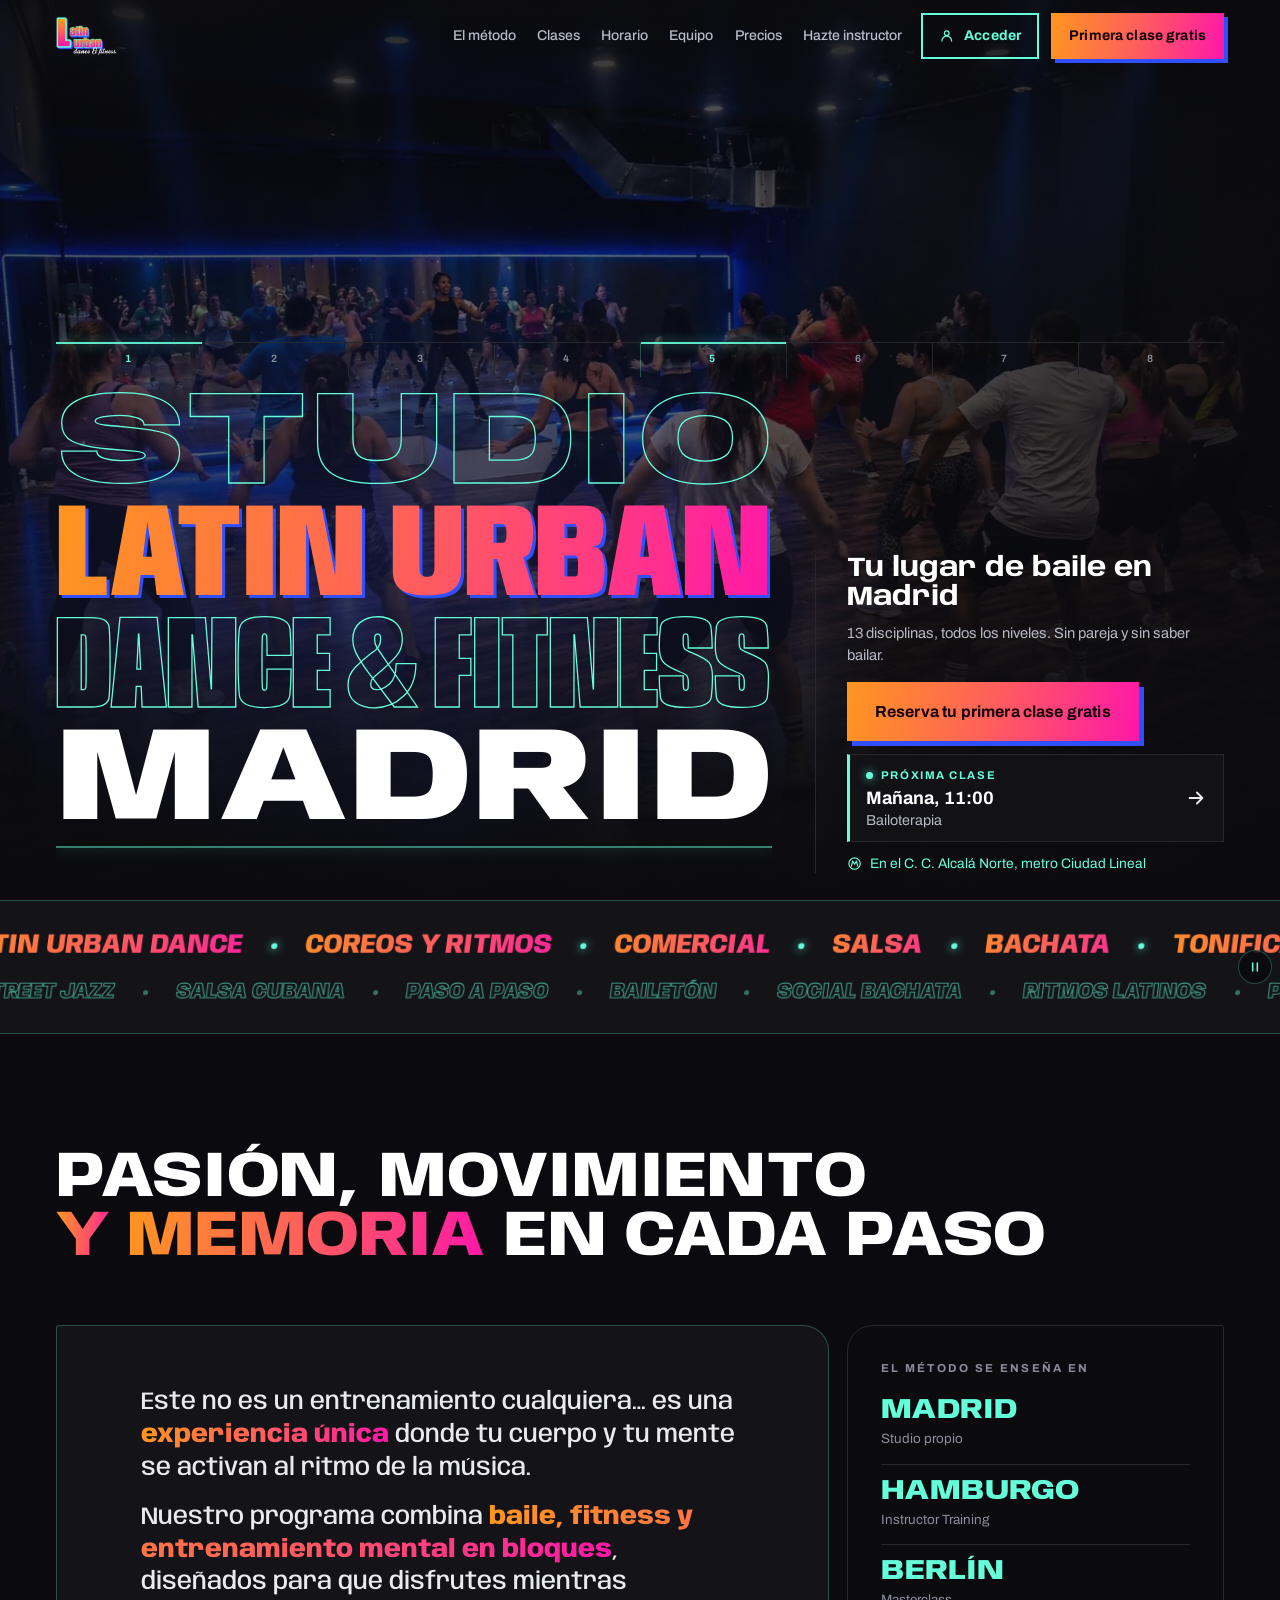
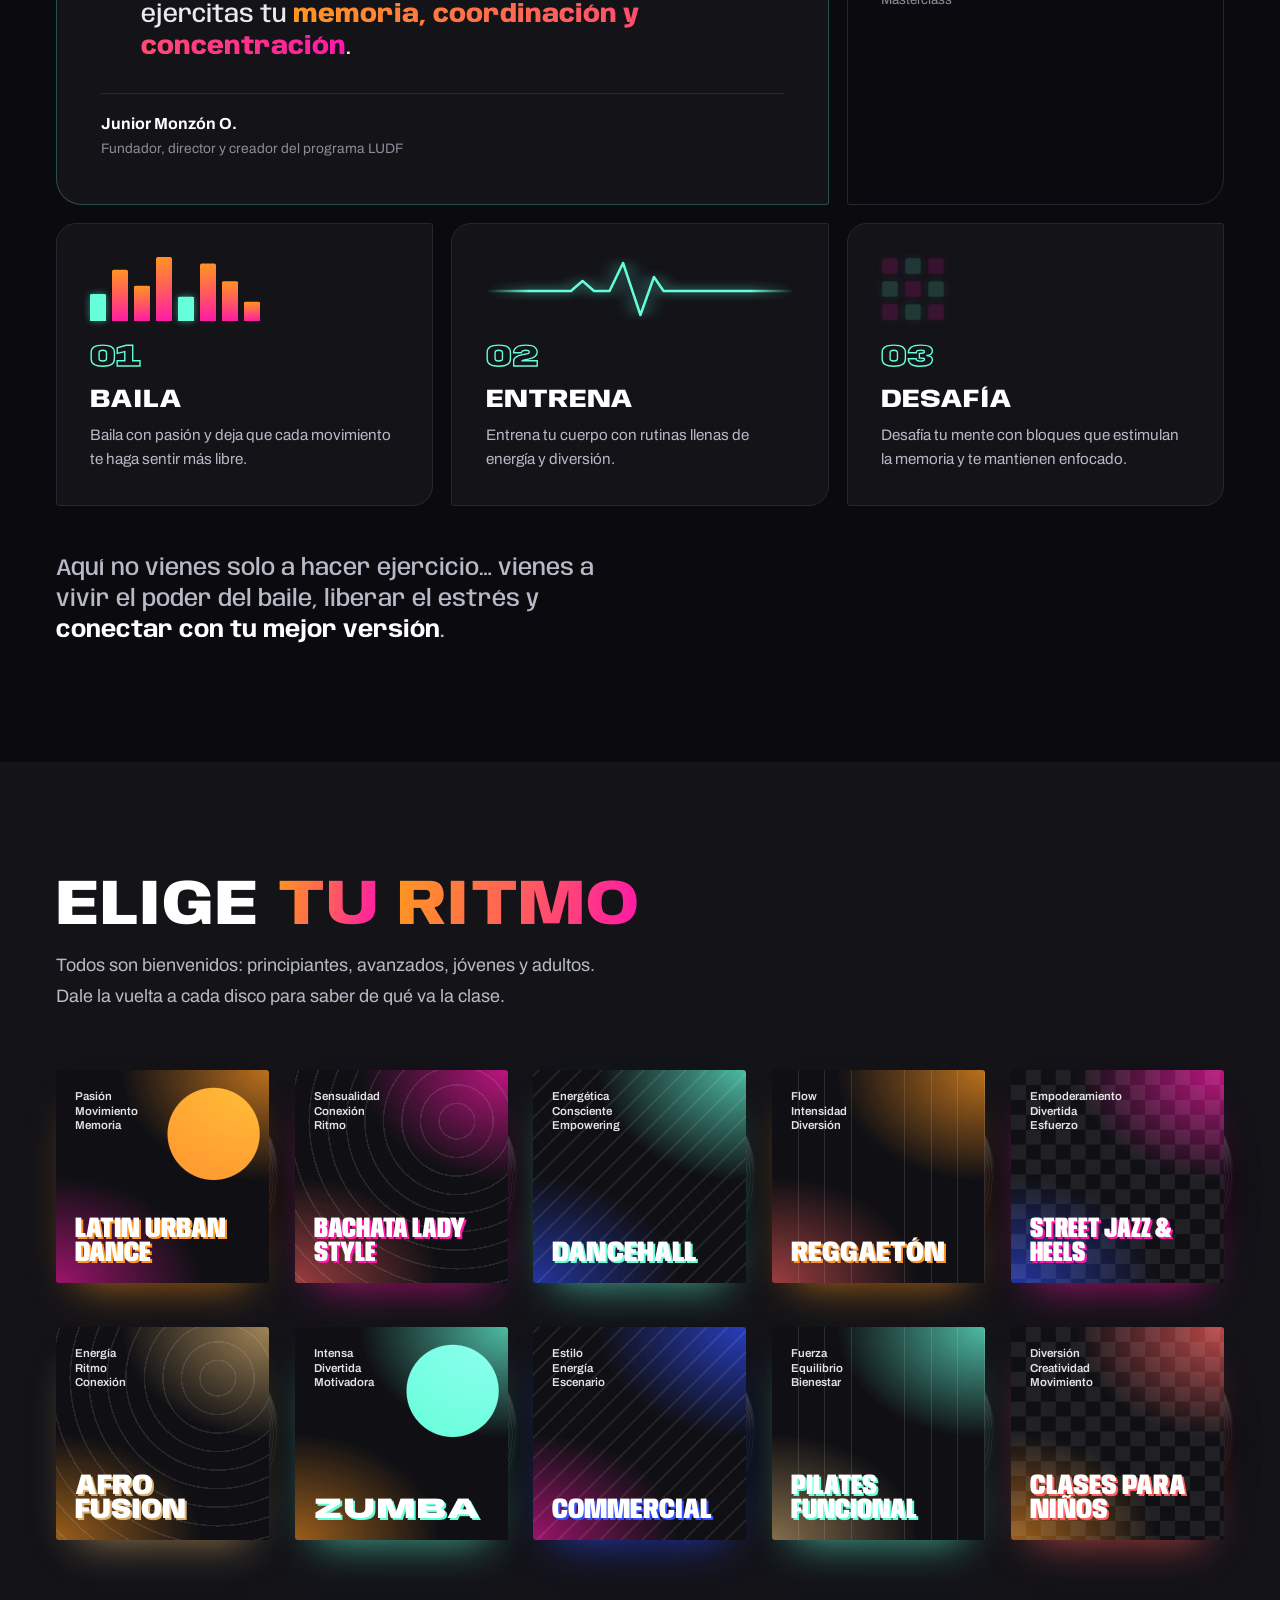
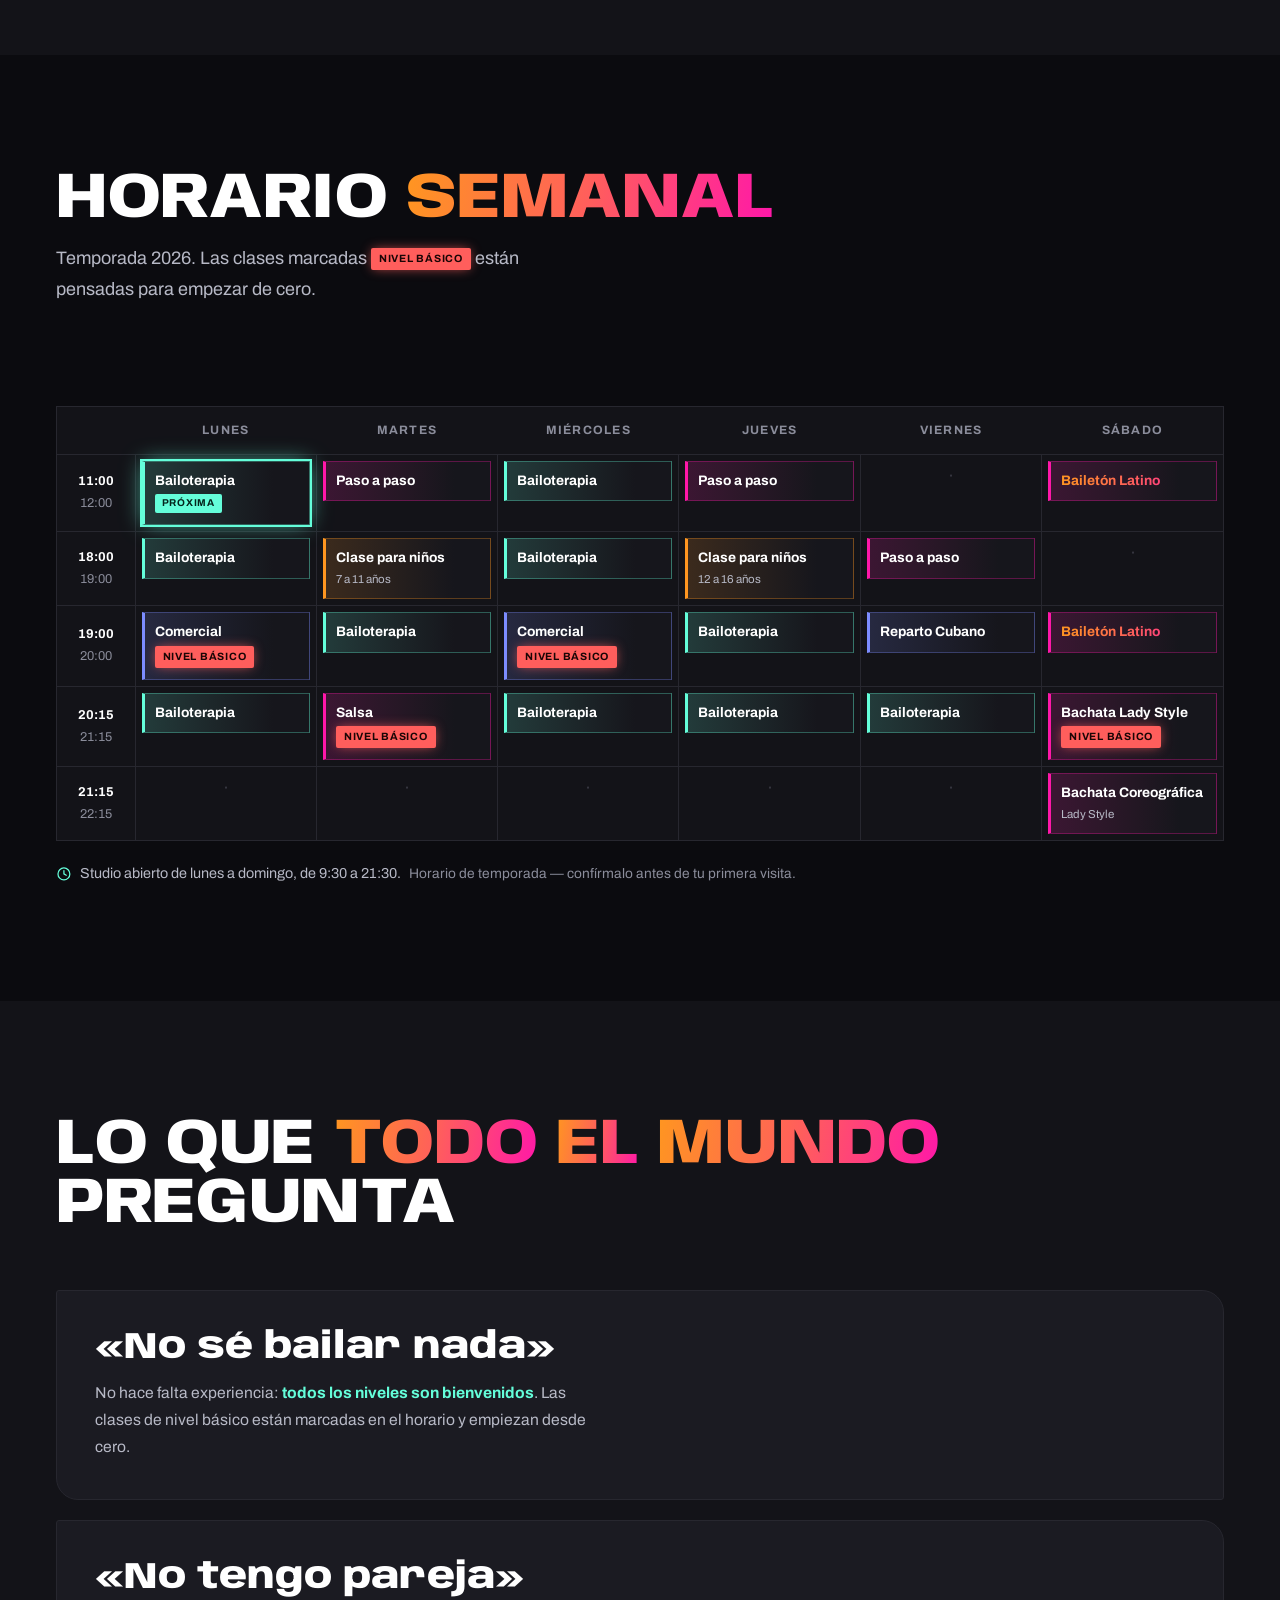
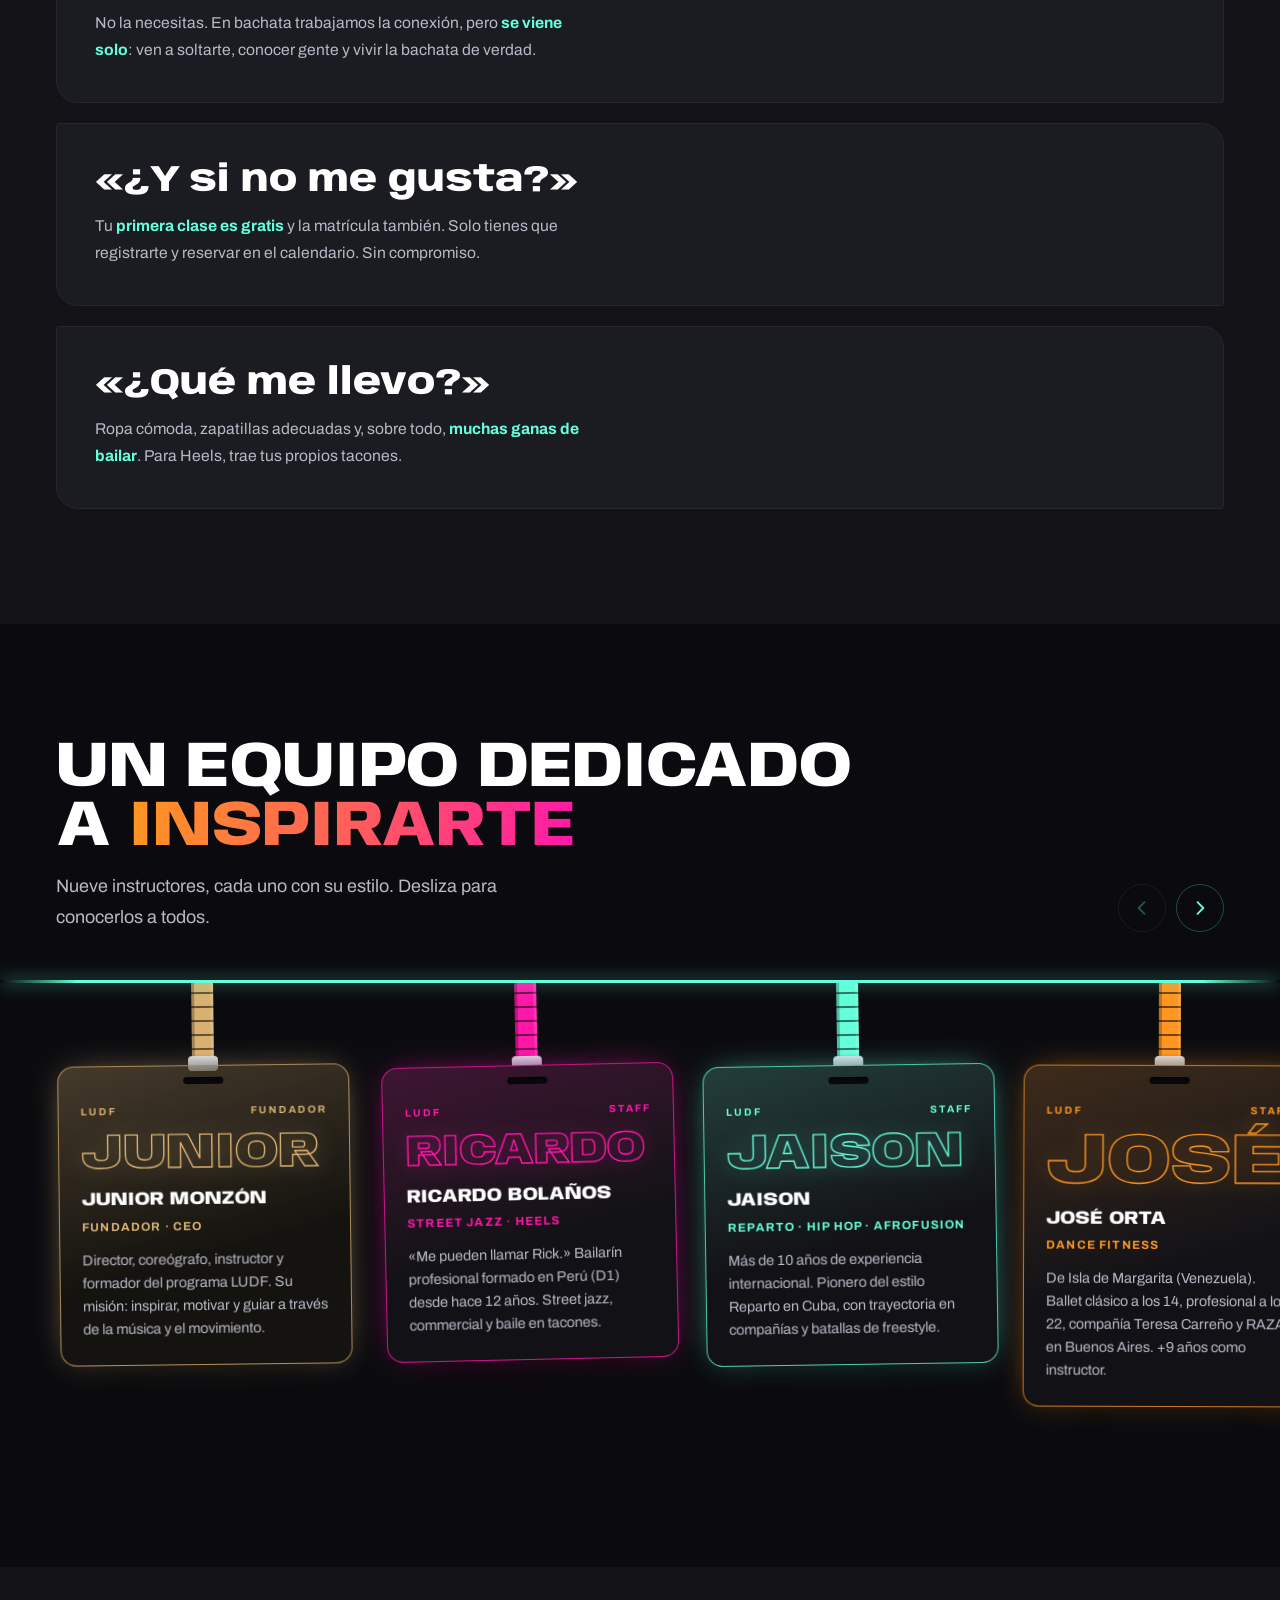
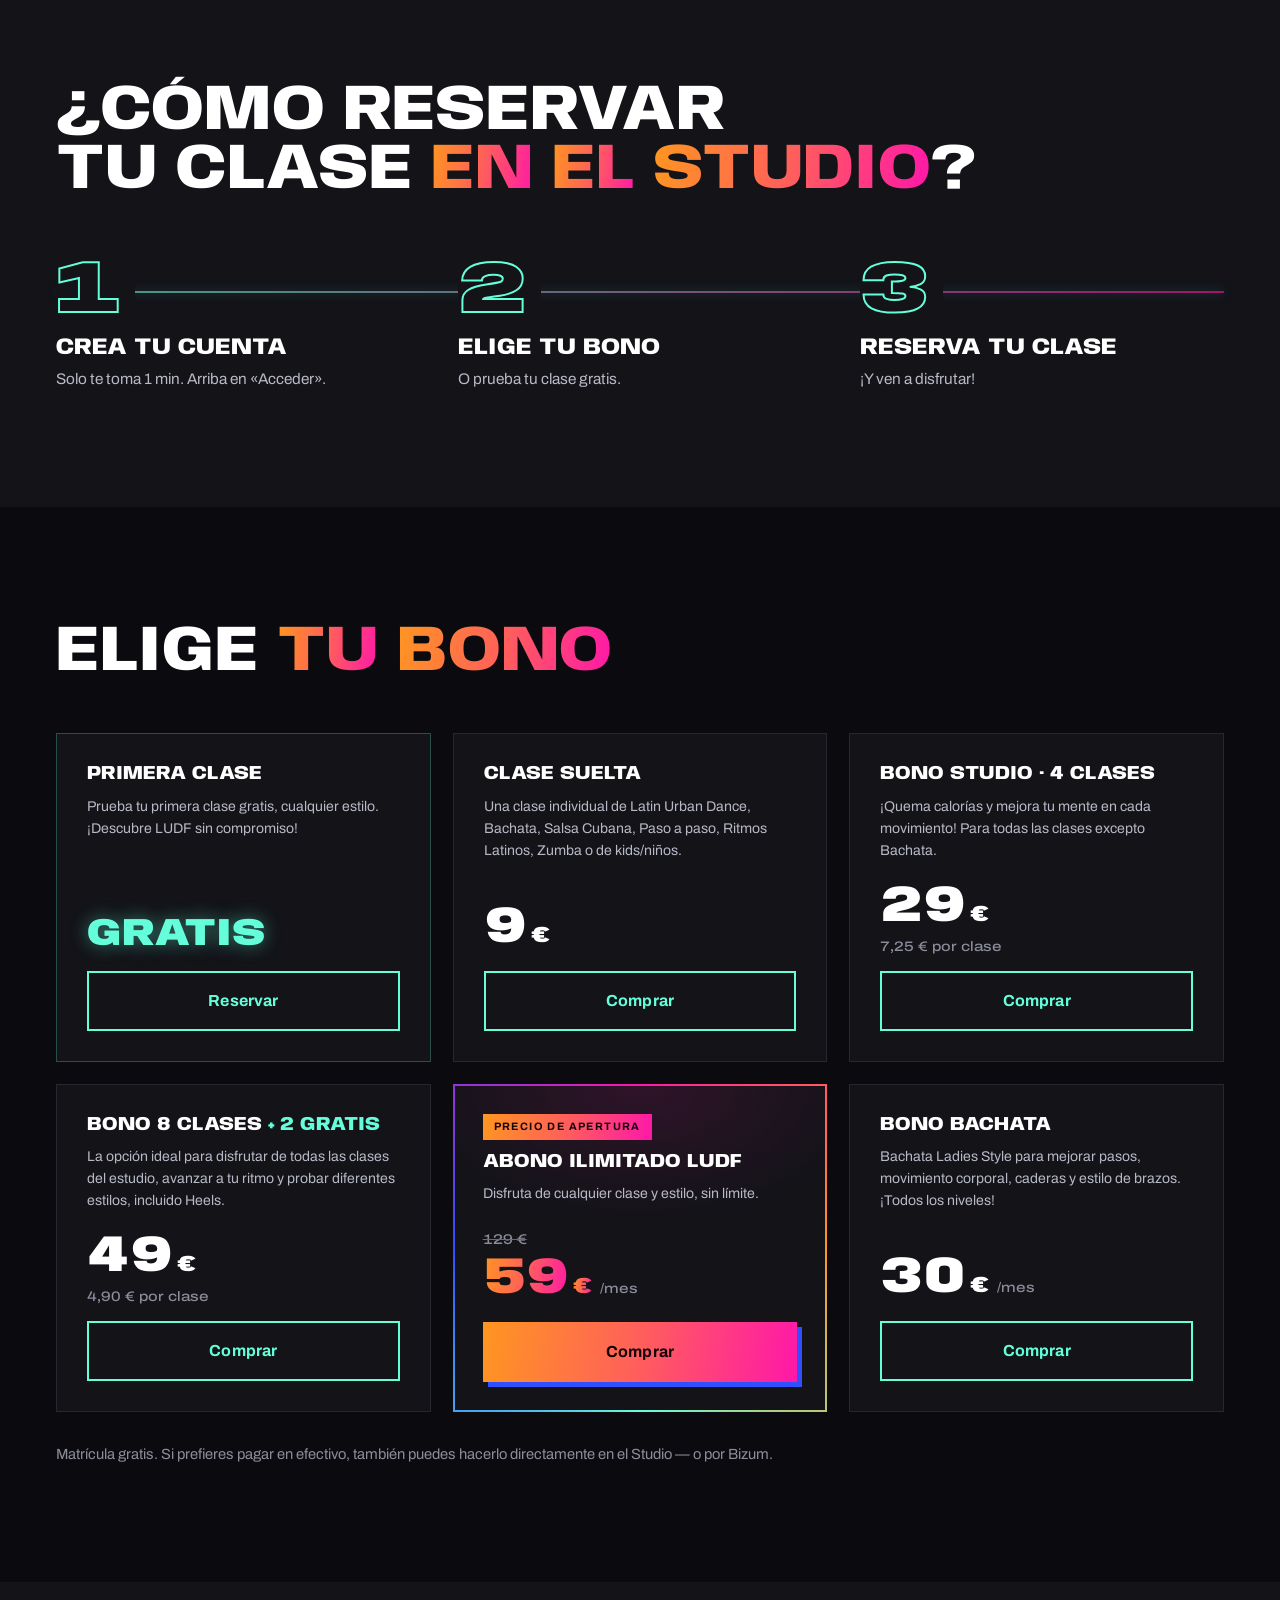
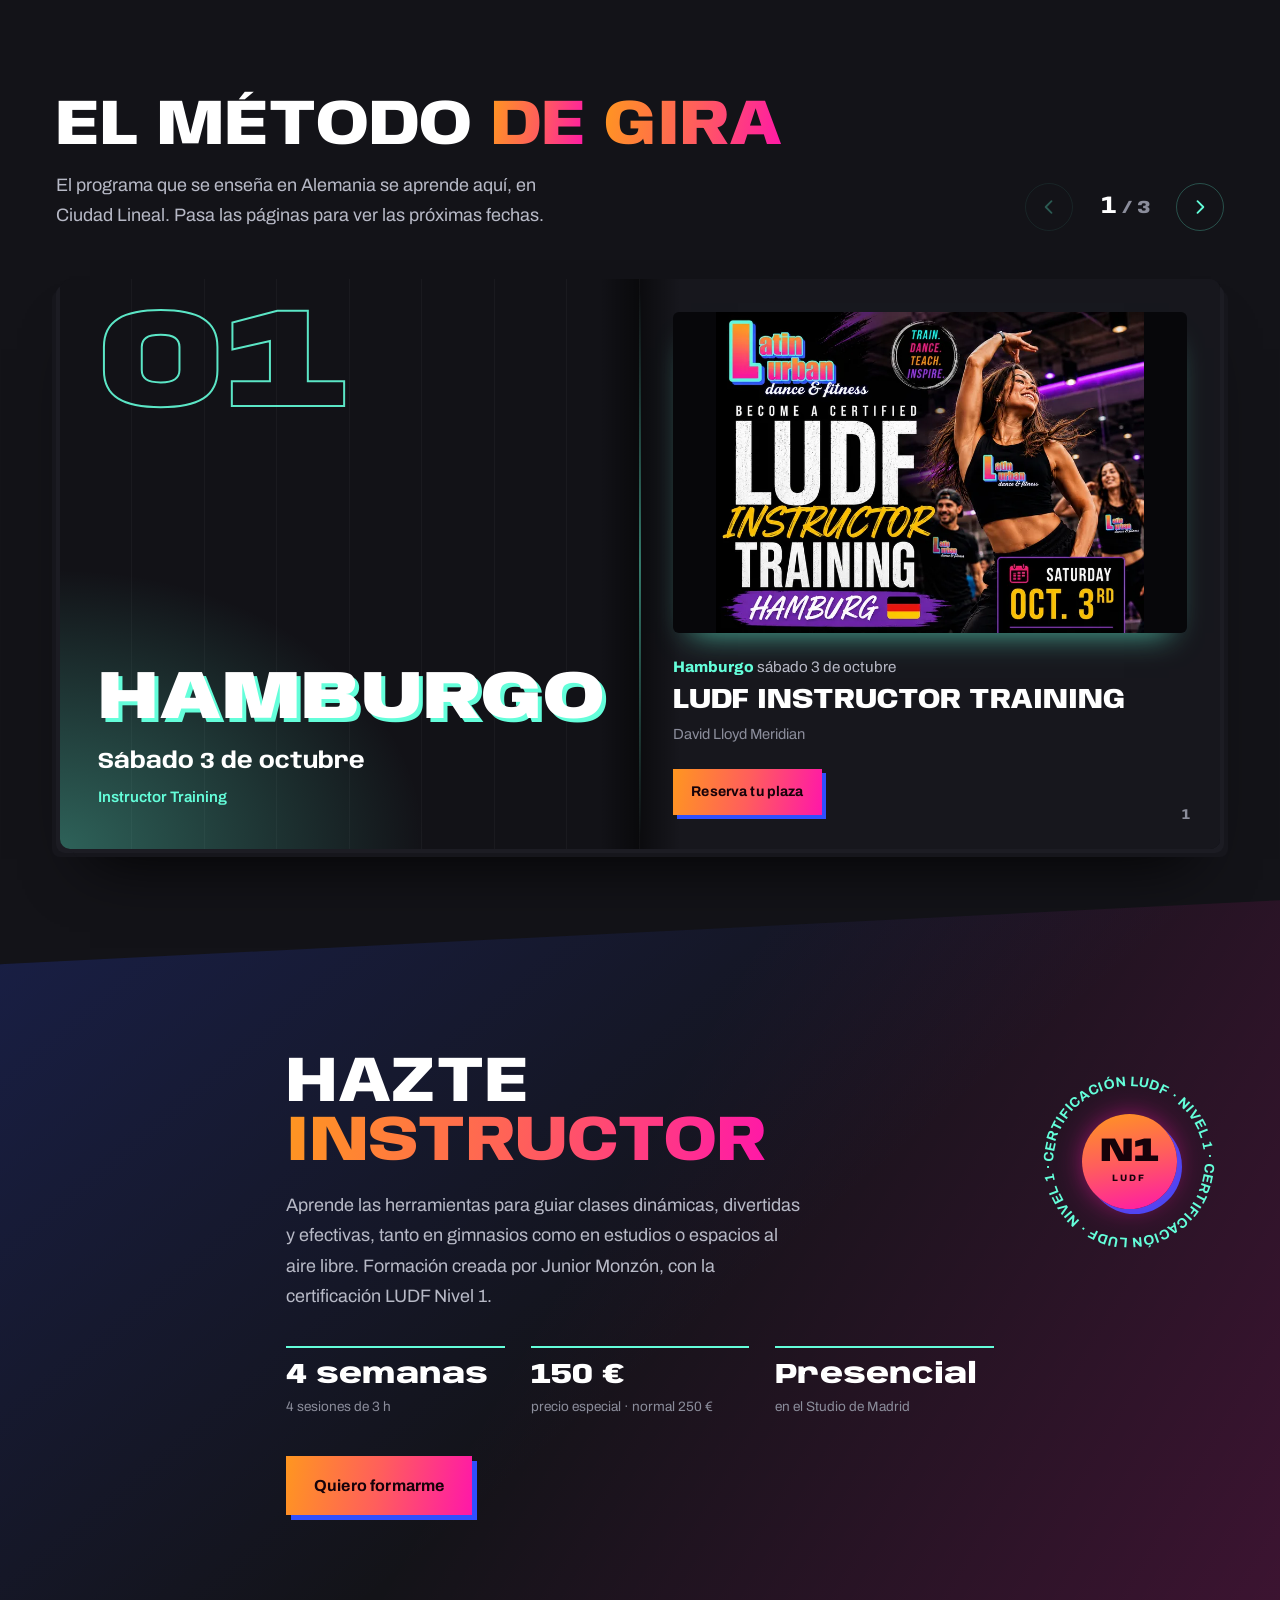
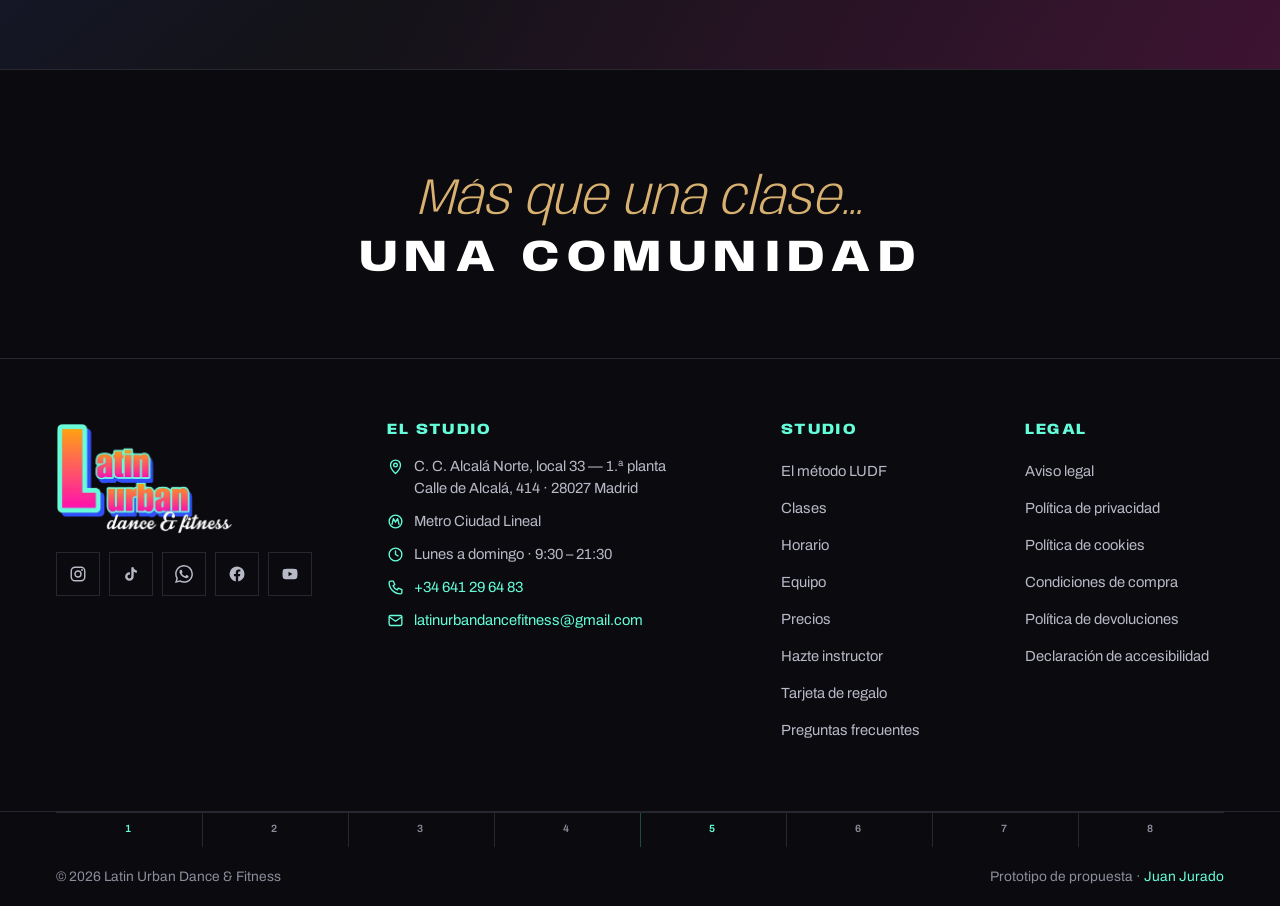
==== commit d5c72527: "fix: quitar el foco de luz que seguía al cursor en el hero Se veía como una sombra alrededor del cur" ====
--- a/index.html
+++ b/index.html
@@ -90,8 +90,6 @@
            srcset="assets/img/clase-sala-560.webp 560w, assets/img/clase-sala-900.webp 900w, assets/img/clase-sala-1400.webp 1400w"
            sizes="100vw" alt="" width="1400" height="1004" fetchpriority="high" decoding="async">
     </div>
-    <!-- Foco de sala: sigue al cursor (solo con ratón) -->
-    <div class="hero__foco" id="foco" aria-hidden="true"></div>
 
     <div class="hero__env">
       <ol class="compas hero__compas" aria-hidden="true">
--- a/assets/css/home.css
+++ b/assets/css/home.css
@@ -168,18 +168,6 @@
   }
 }
 
-/* Foco de sala: un cono de luz que sigue al cursor sobre la foto */
-.hero__foco{
-  position:absolute;left:0;top:0;z-index:0;
-  width:min(64vw,860px);aspect-ratio:1;
-  margin:calc(min(64vw,860px) / -2) 0 0 calc(min(64vw,860px) / -2);
-  border-radius:50%;
-  background:radial-gradient(closest-side, rgba(100,254,218,.2), rgba(48,79,255,.14) 46%, transparent 72%);
-  mix-blend-mode:screen;
-  pointer-events:none;
-  opacity:0;transition:opacity 700ms var(--ease);
-}
-.hero.con-foco .hero__foco{opacity:1}
 
 .hero__env{
   position:relative;z-index:1;
@@ -1552,7 +1540,6 @@
   .vivo .glifo--eq span,.vivo .pulso__pista,.vivo .glifo--memo span,
   .disco__galleta,.bonos__lista.vivo .bono--top::before,.sello.vivo .sello__giro{animation:none}
   .glifo--memo span:nth-child(4n+1){opacity:1;transform:none}
-  .hero__foco{display:none}
 }
 .captura .hero__compas li::after,.captura .rotulo .rotulo__l,.captura .espejo,
 .captura .espejo__led,.captura .hero__panel > *,
@@ -1560,4 +1547,3 @@
 .captura .vivo .glifo--eq span,.captura .vivo .pulso__pista,.captura .vivo .glifo--memo span,
 .captura .disco__galleta,.captura .bonos__lista.vivo .bono--top::before,.captura .sello.vivo .sello__giro{animation:none}
 .captura .glifo--memo span:nth-child(4n+1){opacity:1;transform:none}
-.captura .hero__foco{display:none}
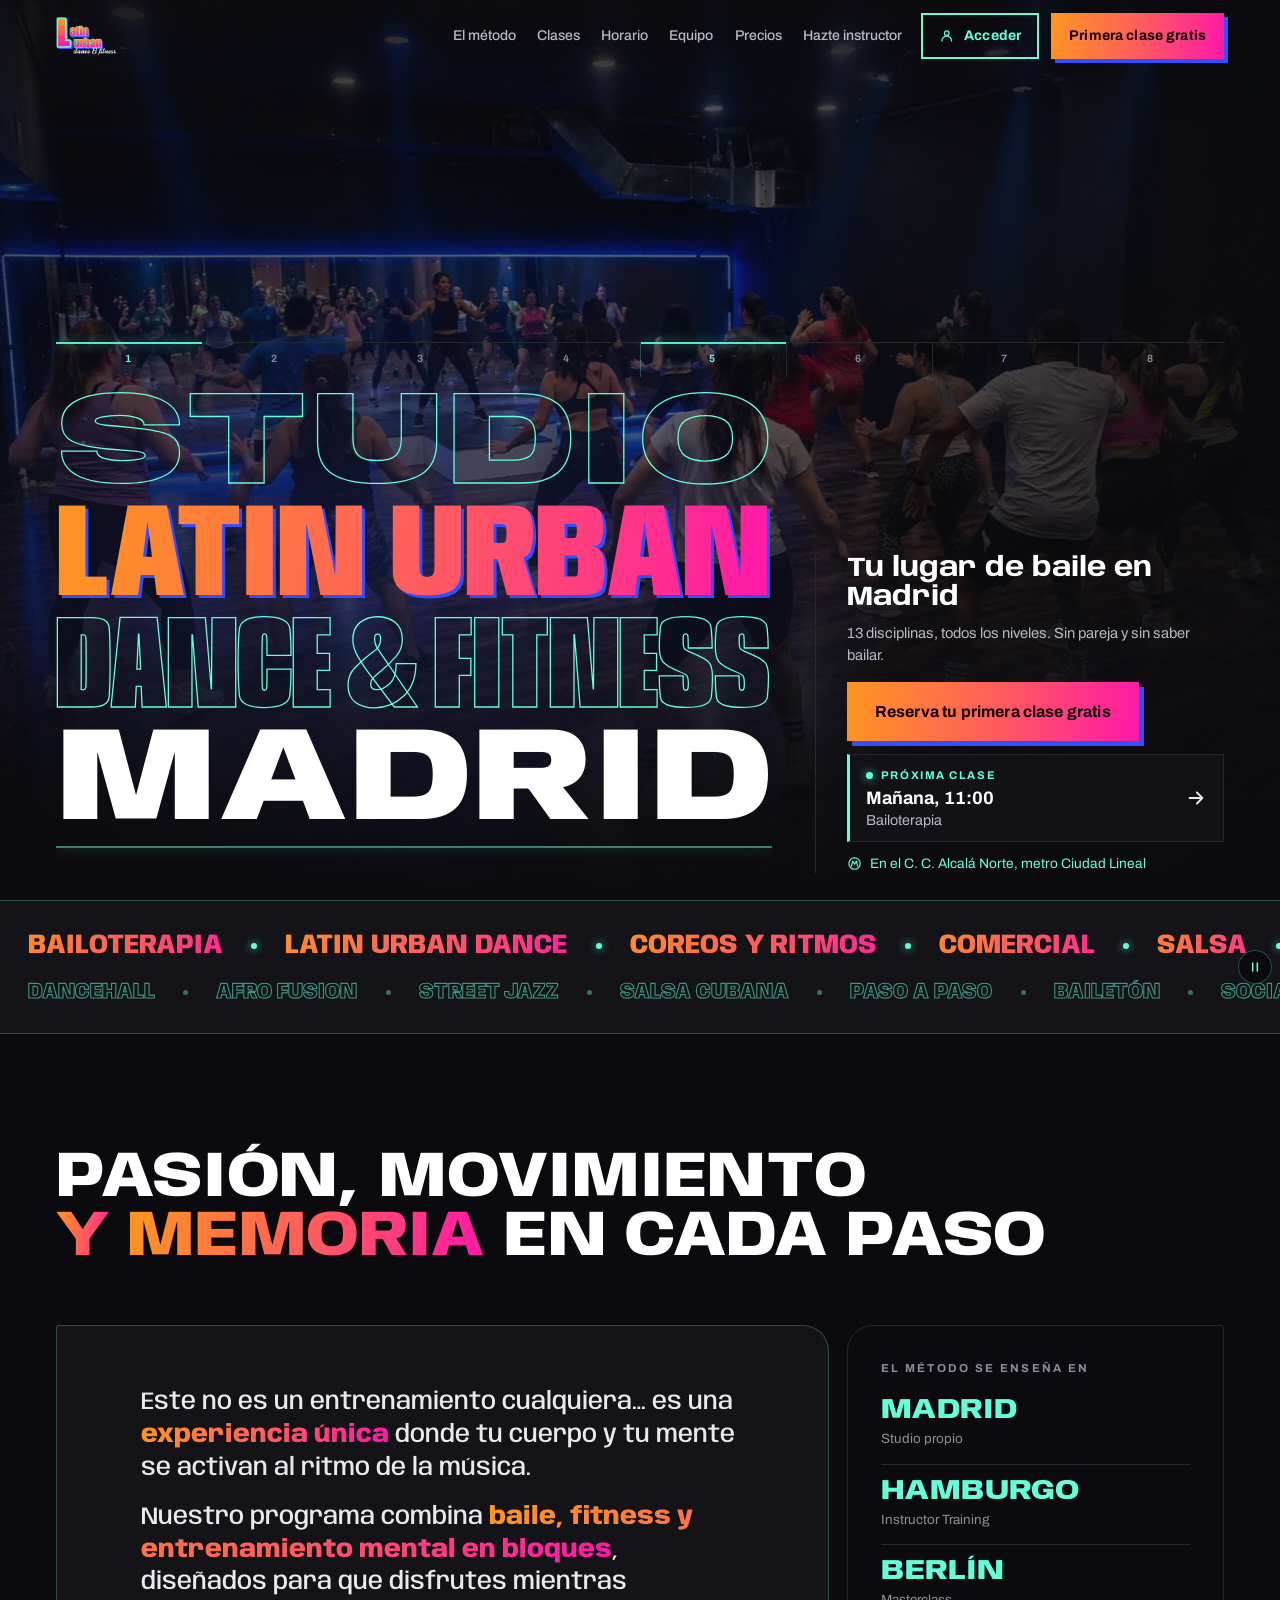
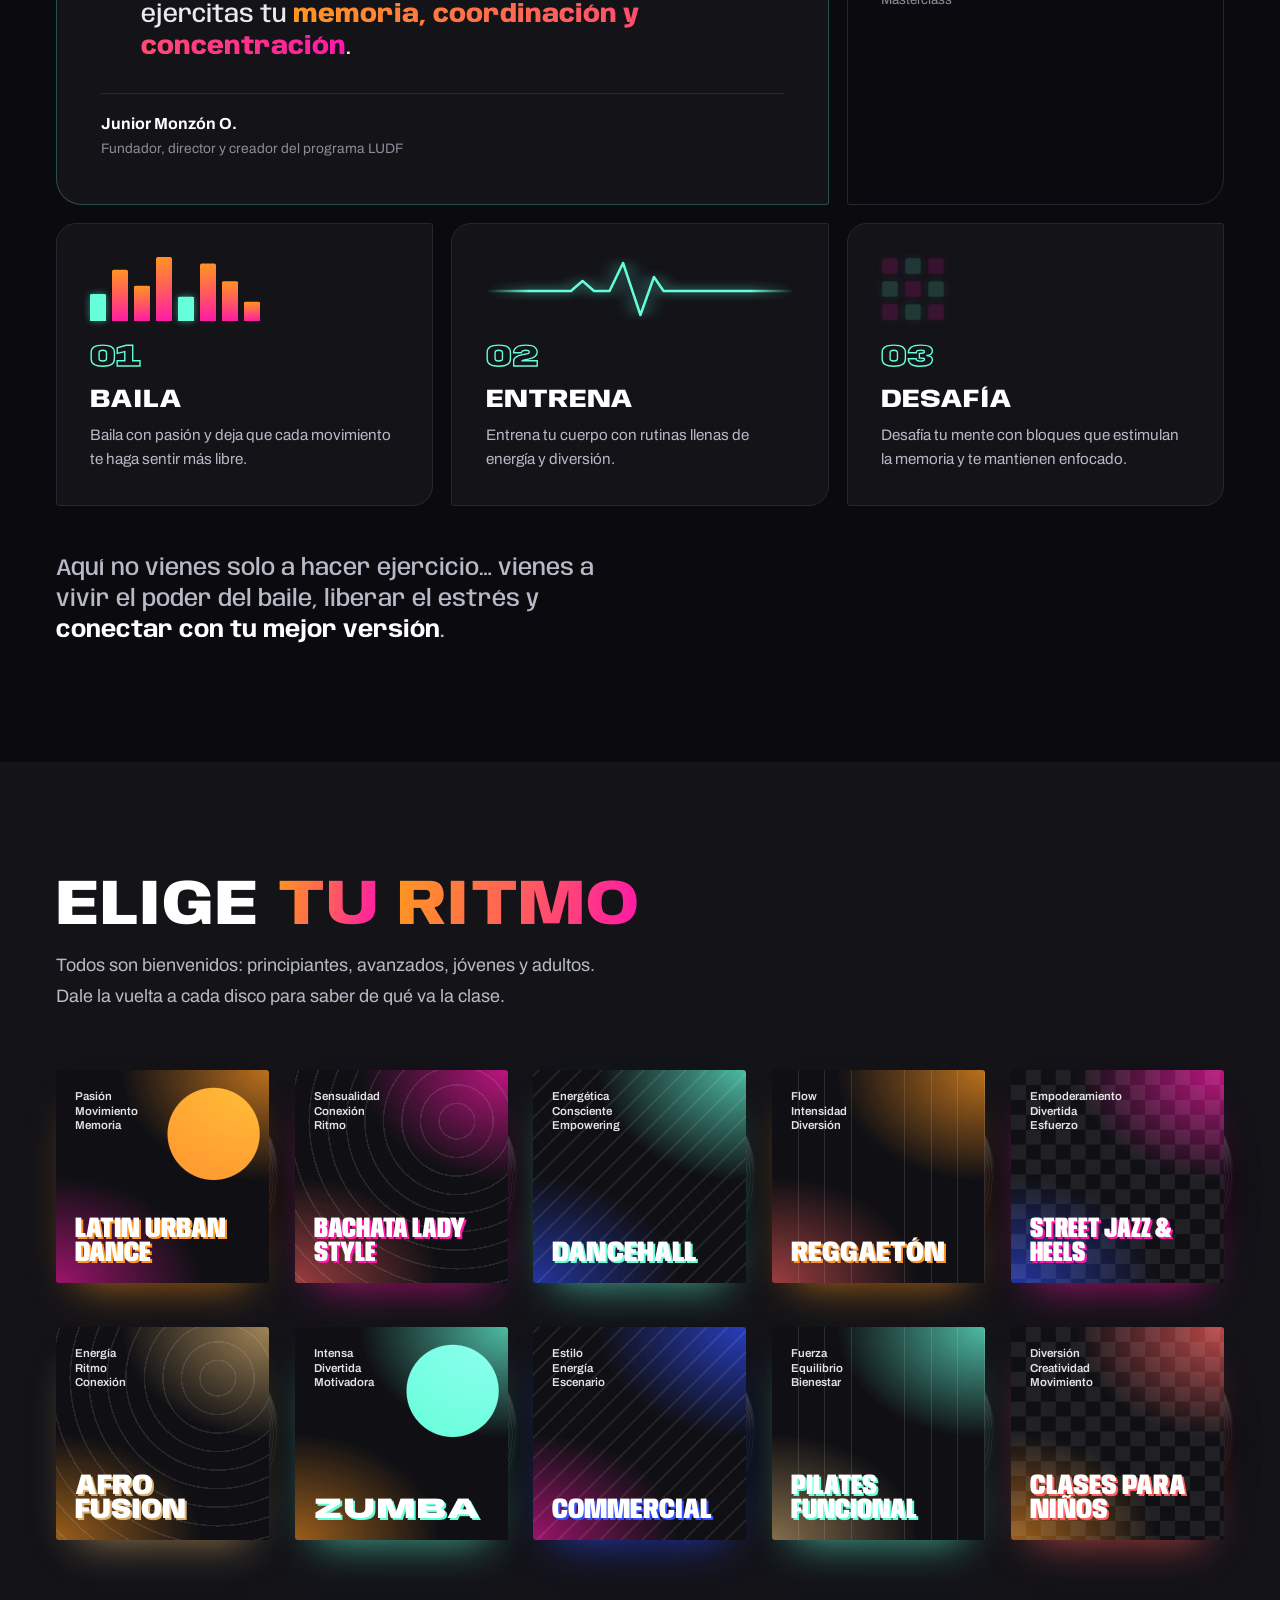
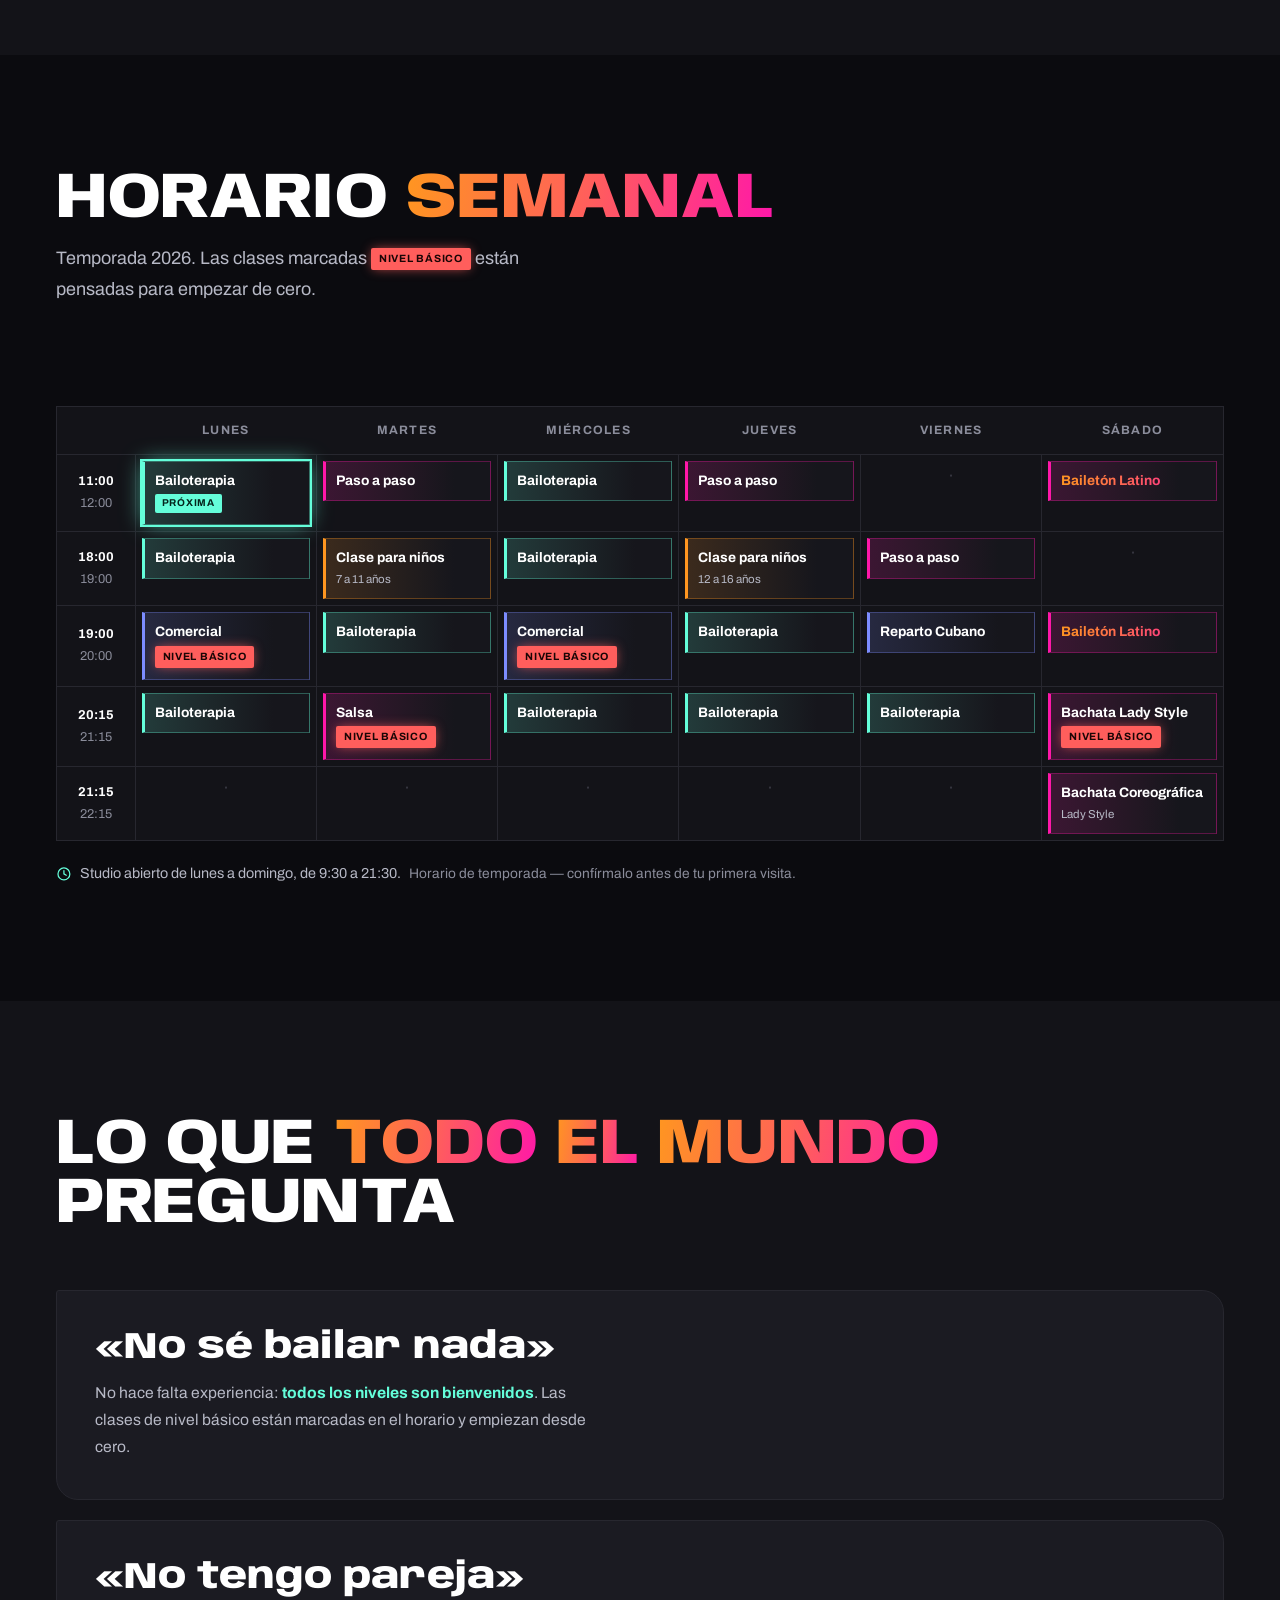
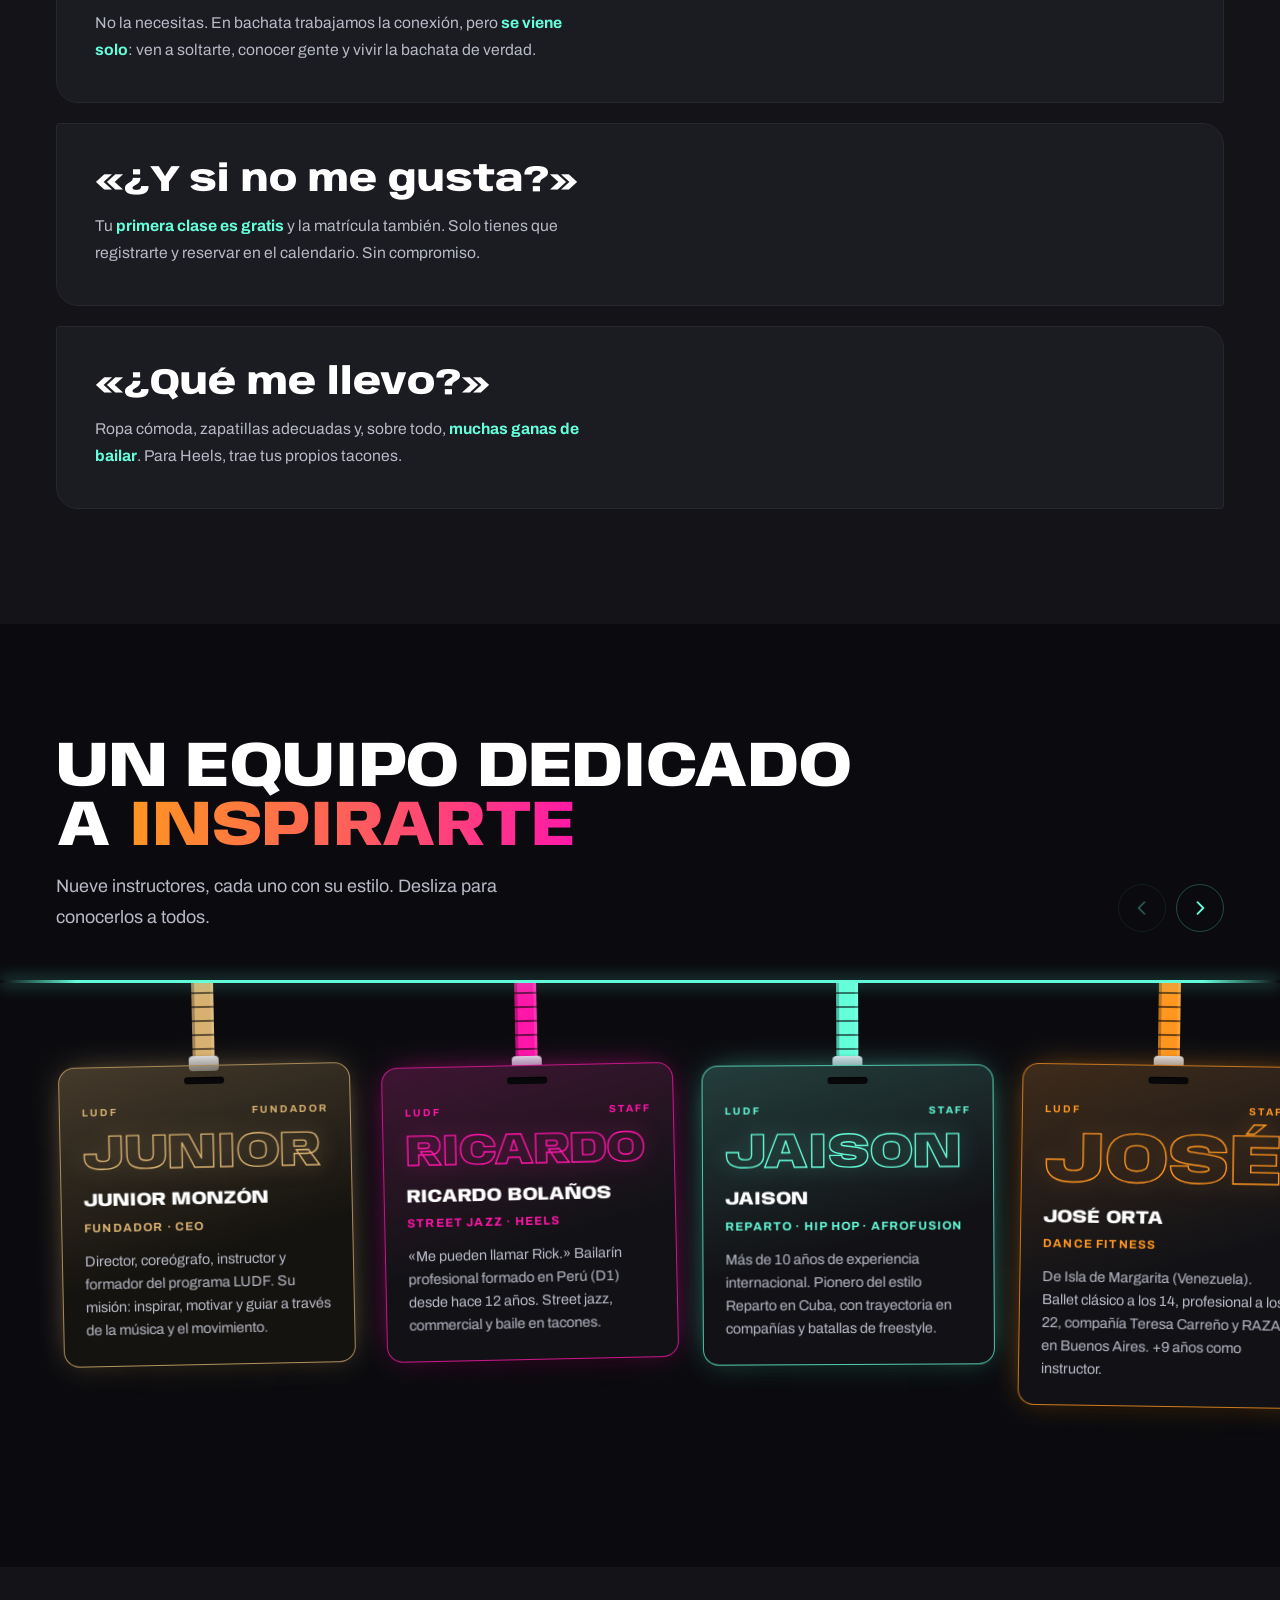
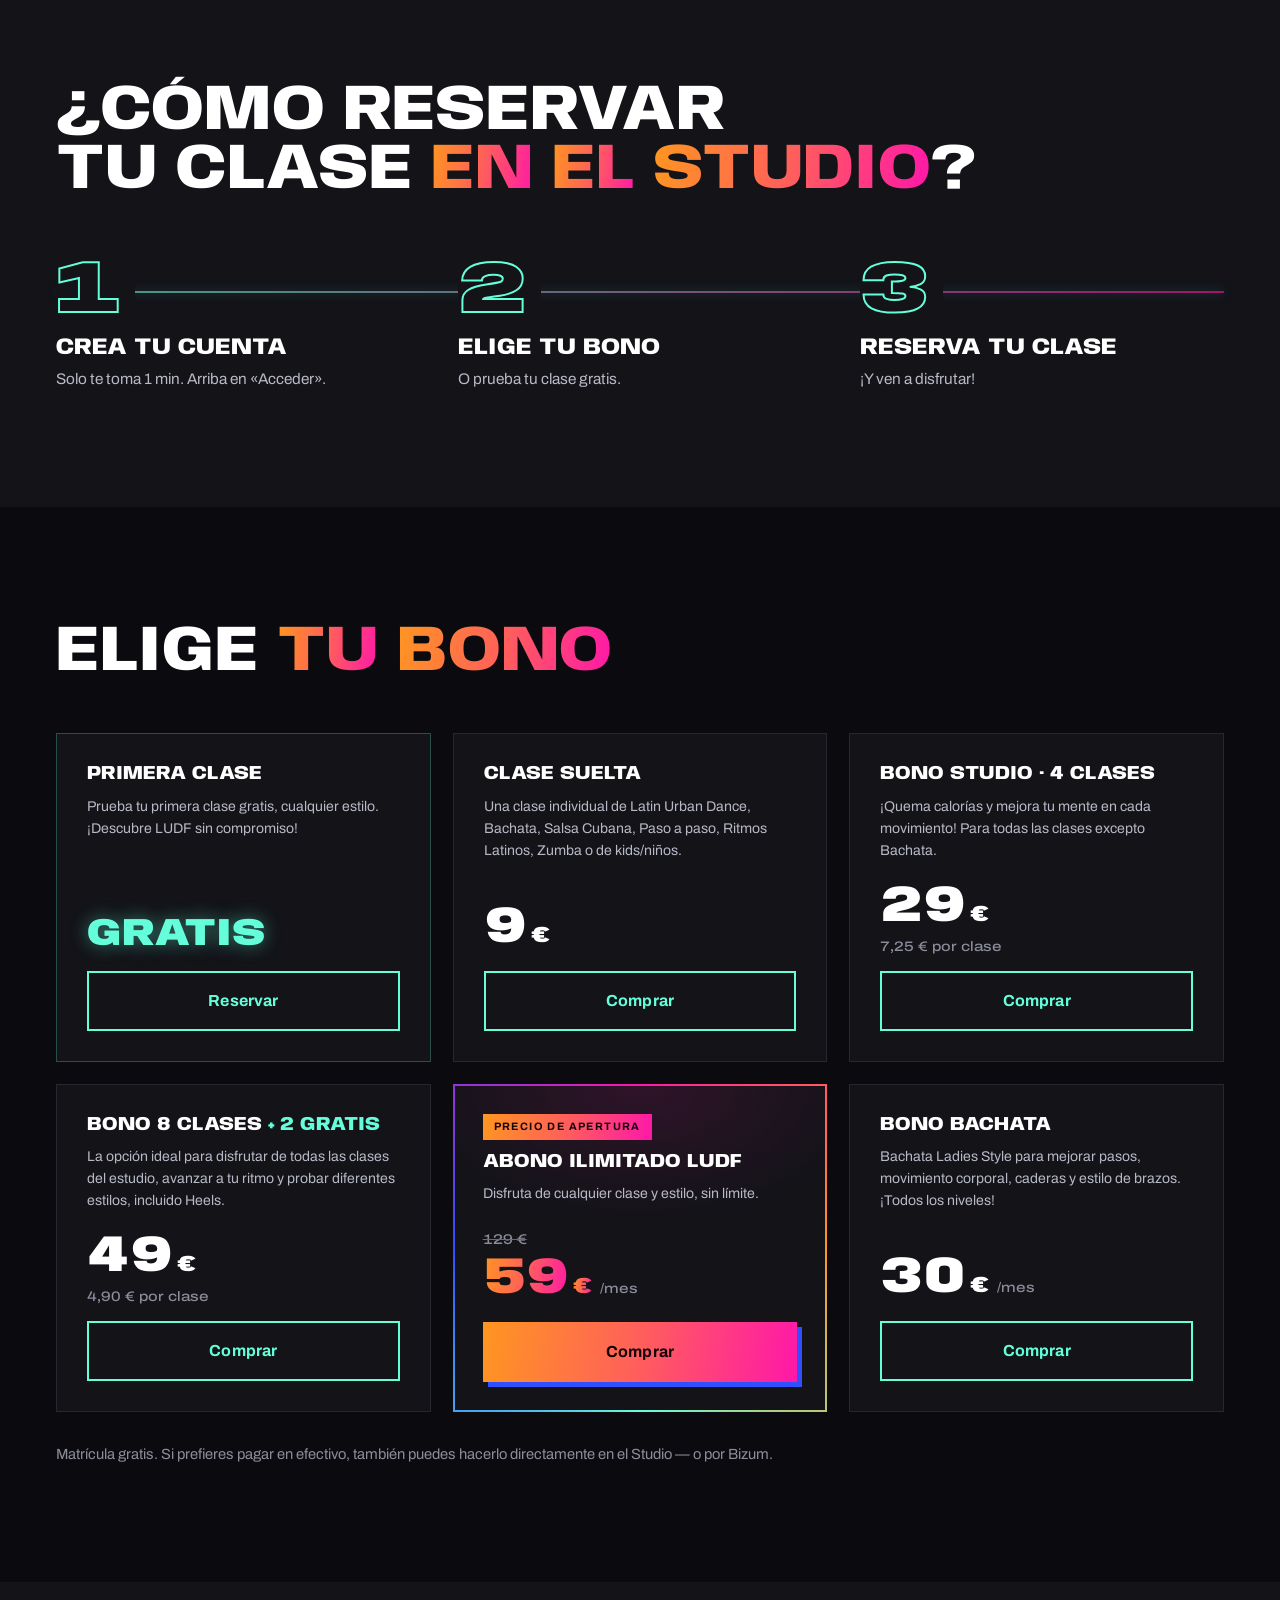
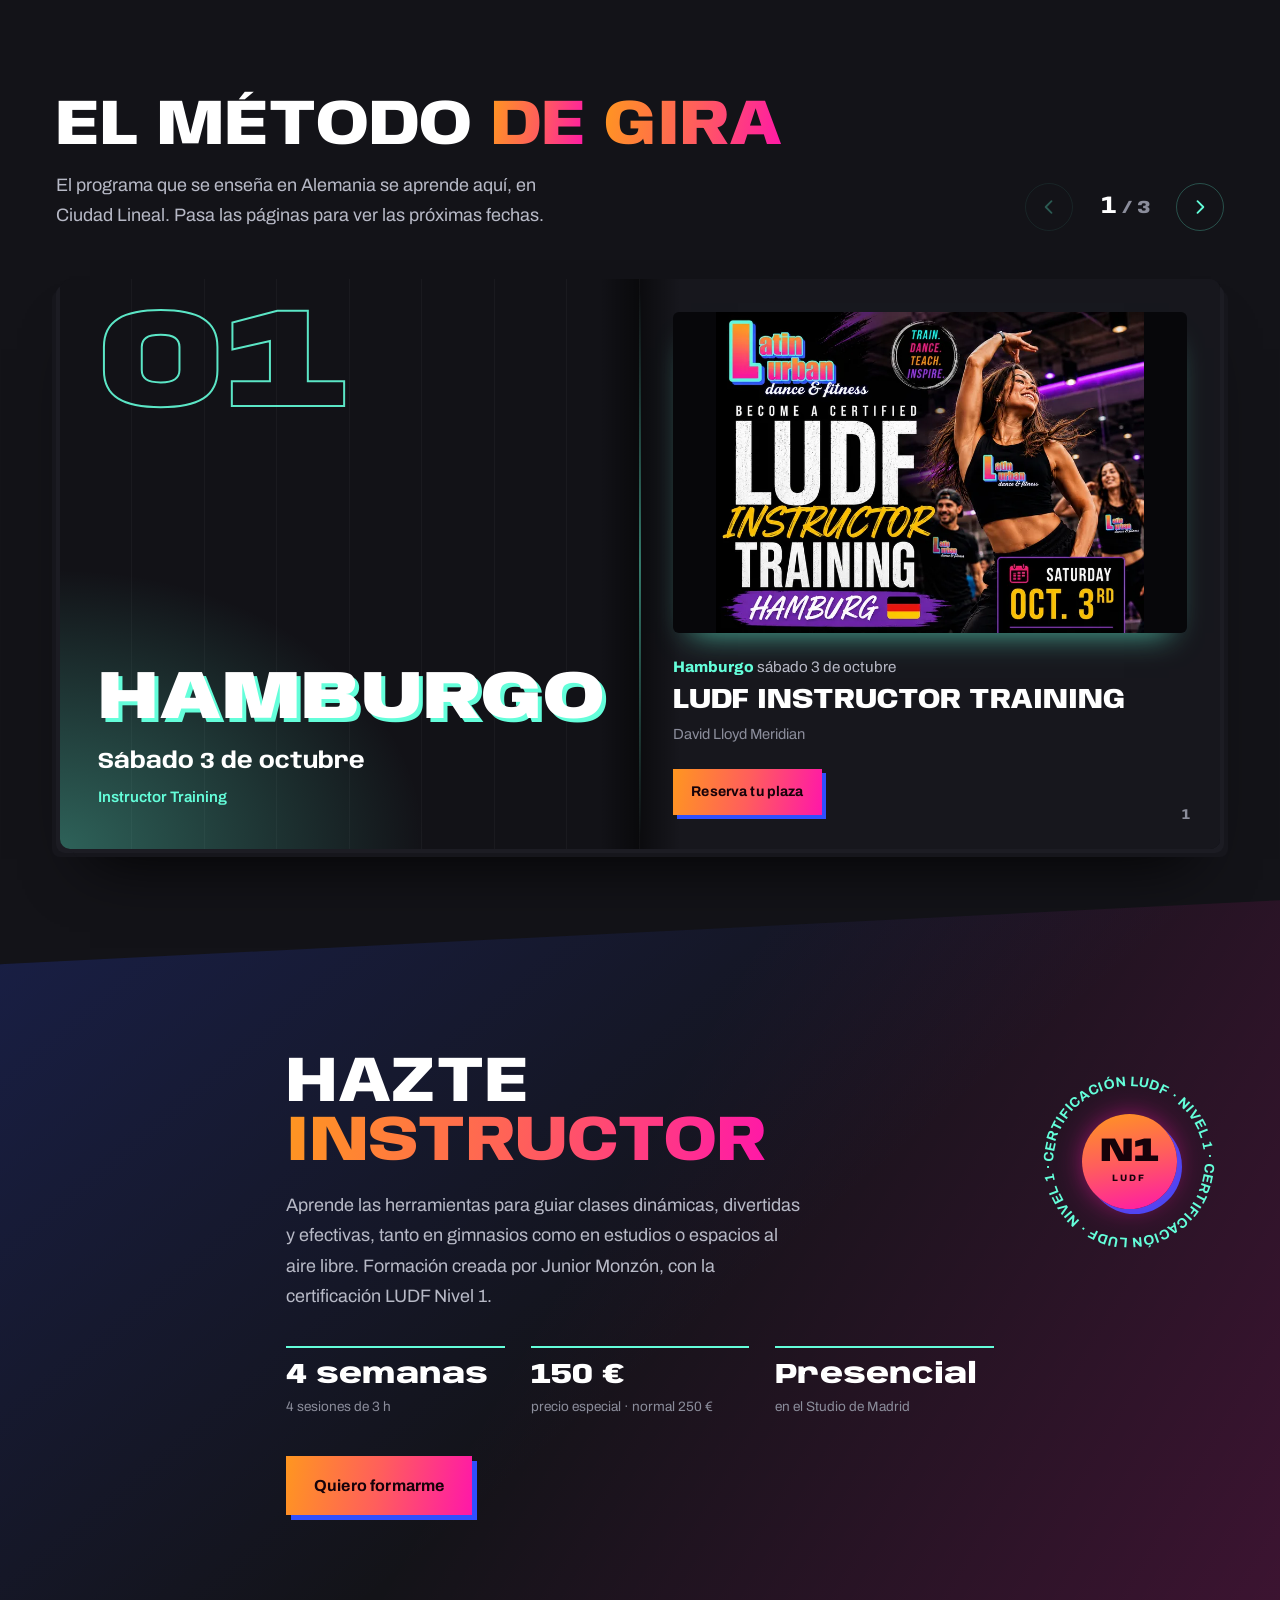
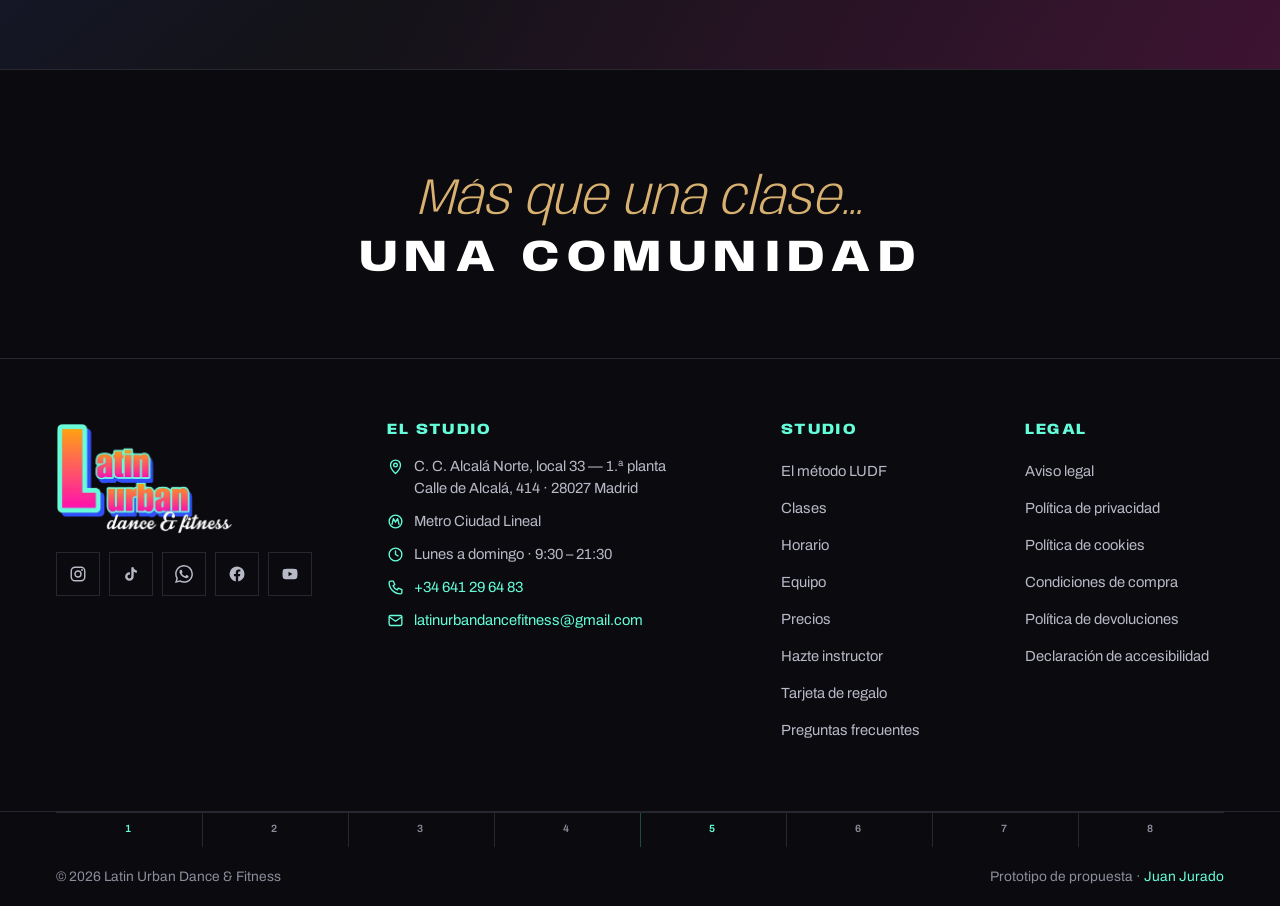
==== commit b8942de0: "fix: cinta sin huecos en monitores anchos y con pausa en todos los tamaños Hallazgos confirmados por" ====
--- a/index.html
+++ b/index.html
@@ -147,7 +147,7 @@
         <li>Pilates Funcional</li><li>Reggaetón</li><li>GAP</li><li>Clases para niños</li><li>Heels</li>
       </ul>
     </div>
-    <div class="cinta__carril cinta__carril--b" aria-hidden="true">
+    <div class="cinta__carril cinta__carril--b">
       <ul class="cinta__lista" id="cinta-b">
         <li>Dancehall</li><li>Afro Fusion</li><li>Street Jazz</li><li>Salsa Cubana</li>
         <li>Paso a paso</li><li>Bailetón</li><li>Social Bachata</li><li>Ritmos Latinos</li>
--- a/assets/css/home.css
+++ b/assets/css/home.css
@@ -379,8 +379,10 @@
 @keyframes entra-panel{from{opacity:0;transform:translateY(14px)}to{opacity:1;transform:none}}
 
 /* =====================================================================
-   2 · CINTA — dos carriles opuestos (los mueve main.js: aceleran y se
-   inclinan con la velocidad del scroll)
+   2 · CINTA — dos carriles opuestos a velocidad constante
+   Animación CSS de transform: corre fuera del hilo principal, así que
+   el scroll no la altera. main.js duplica cada lista y fija --dur para
+   que avance a los mismos px/s en cualquier ancho.
    ===================================================================== */
 .cinta{
   position:relative;
@@ -422,24 +424,37 @@
 .cinta__carril--b .cinta__lista li::after{
   background:rgba(100,254,218,.4);box-shadow:none;width:5px;height:5px;
 }
-.js .cinta__carril{will-change:transform}
-
+/* -50 % = una lista exacta: con la copia detrás, el bucle no tiene corte */
+.cinta.en-marcha .cinta__carril--a{animation:desfila var(--dur,50s) linear infinite}
+.cinta.en-marcha .cinta__carril--b{animation:desfila var(--dur,50s) linear infinite reverse}
+.cinta.pausada .cinta__carril,
+.cinta.fuera .cinta__carril{animation-play-state:paused}
+@keyframes desfila{from{transform:translateX(0)}to{transform:translateX(-50%)}}
+
+/* Pausa: visible en todos los anchos (también en móvil y con zoom alto:
+   es la única forma de parar la cinta). Solo aparece si la cinta se mueve. */
 .cinta__btn{
   position:absolute;right:8px;top:50%;
   display:flex;align-items:center;justify-content:center;
   width:34px;height:34px;padding:0;margin-top:-17px;
   background:rgba(11,11,15,.85);color:var(--turquesa);
   border:1px solid var(--linea-viva);border-radius:50%;cursor:pointer;
+  -webkit-tap-highlight-color:transparent;
   transition:transform var(--t-press) var(--ease);
 }
+/* zona táctil de 44 px sin agrandar el círculo */
+.cinta__btn::after{content:"";position:absolute;inset:-5px;border-radius:50%}
+.cinta:not(.en-marcha) .cinta__btn{display:none}
 .cinta__btn:hover{border-color:var(--turquesa)}
 .cinta__btn:active{transform:scale(.9)}
 .cinta__btn .ico{width:14px;height:14px;stroke:currentColor}
 .cinta__btn .ico--play{display:none;fill:currentColor;stroke:none}
 .cinta__btn[aria-pressed="true"] .ico--pausa{display:none}
 .cinta__btn[aria-pressed="true"] .ico--play{display:block}
-@media (max-width:639px){.cinta__btn{display:none}}
-@media (prefers-reduced-motion:reduce){.cinta__btn{display:none}}
+@media (prefers-reduced-motion:reduce){
+  .cinta__btn{display:none}
+  .cinta.en-marcha .cinta__carril{animation:none}
+}
 
 /* =====================================================================
    3 · EL MÉTODO — bento; los tres bloques tienen su propio gesto
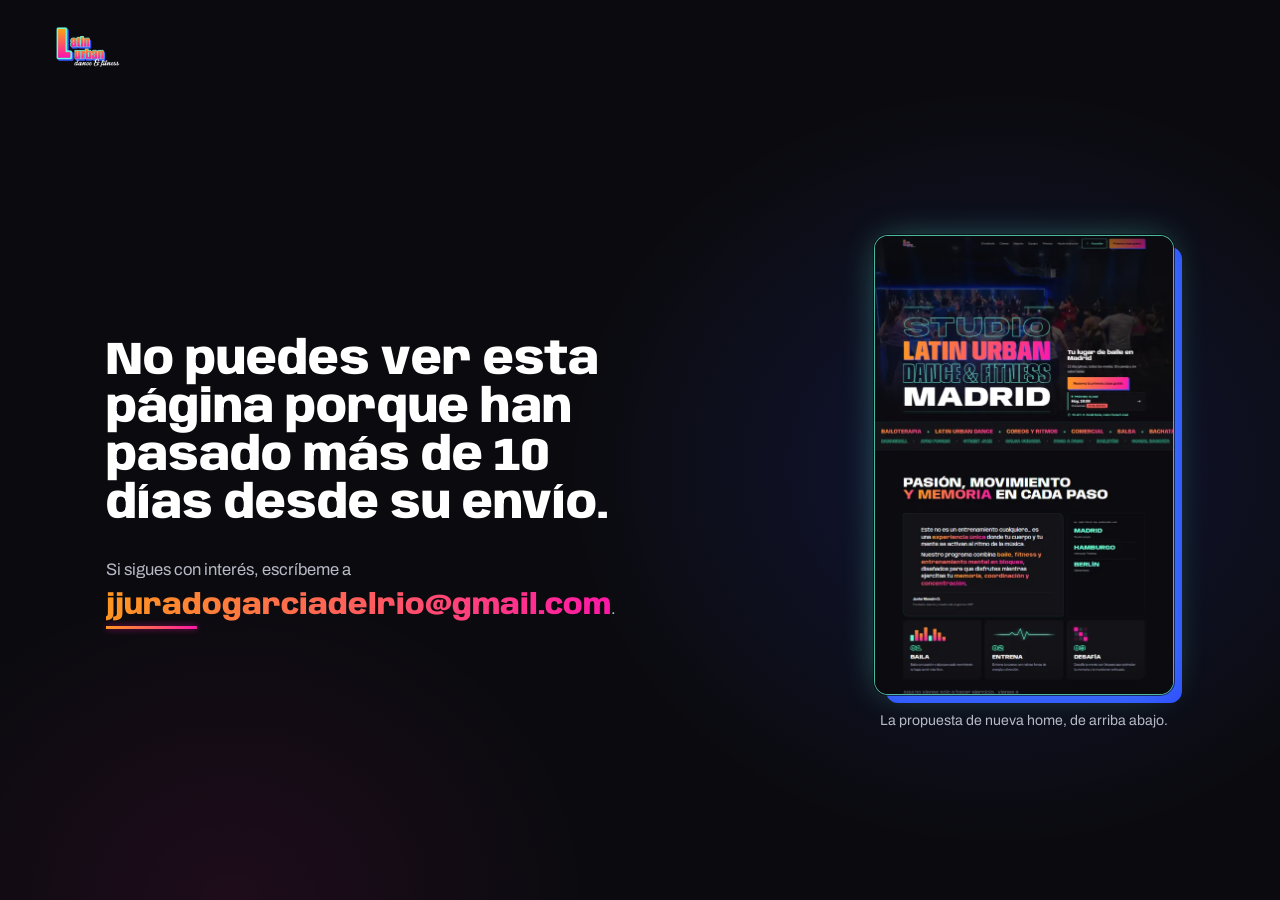
==== commit 59dba85e: "feat: la propuesta caduca a los 10 días de su envío Desde el 15-10-2026 a las 00:00 (hora de Madrid)" ====
--- a/index.html
+++ b/index.html
@@ -2,7 +2,18 @@
 <html lang="es">
 <head>
 <meta charset="UTF-8">
-<script>document.documentElement.classList.add('js')</script>
+<script>
+  /* La propuesta caduca a los 10 días de su envío (5-10-2026): desde el
+     15-10-2026 a las 00:00 (hora de Madrid) se muestra caducada.html.
+     No aplica al abrir el archivo en local (capturas) ni con ?ver en el
+     enlace. Para alargarla, cambiar la fecha. */
+  if (location.protocol !== 'file:' && !/[?&]ver\b/.test(location.search) &&
+      Date.now() >= Date.parse('2026-10-15T00:00:00+02:00')) {
+    document.documentElement.style.display = 'none';
+    location.replace('caducada.html');
+  }
+  document.documentElement.classList.add('js');
+</script>
 <meta name="viewport" content="width=device-width, initial-scale=1">
 <title>Clases de baile y fitness en Ciudad Lineal | Studio LUDF Madrid</title>
 <meta name="description" content="Studio de baile latino y urbano en Ciudad Lineal, Madrid. Bachata, salsa, reggaetón, zumba, heels y más. Primera clase gratis, sin pareja y sin saber bailar. Metro Ciudad Lineal.">
